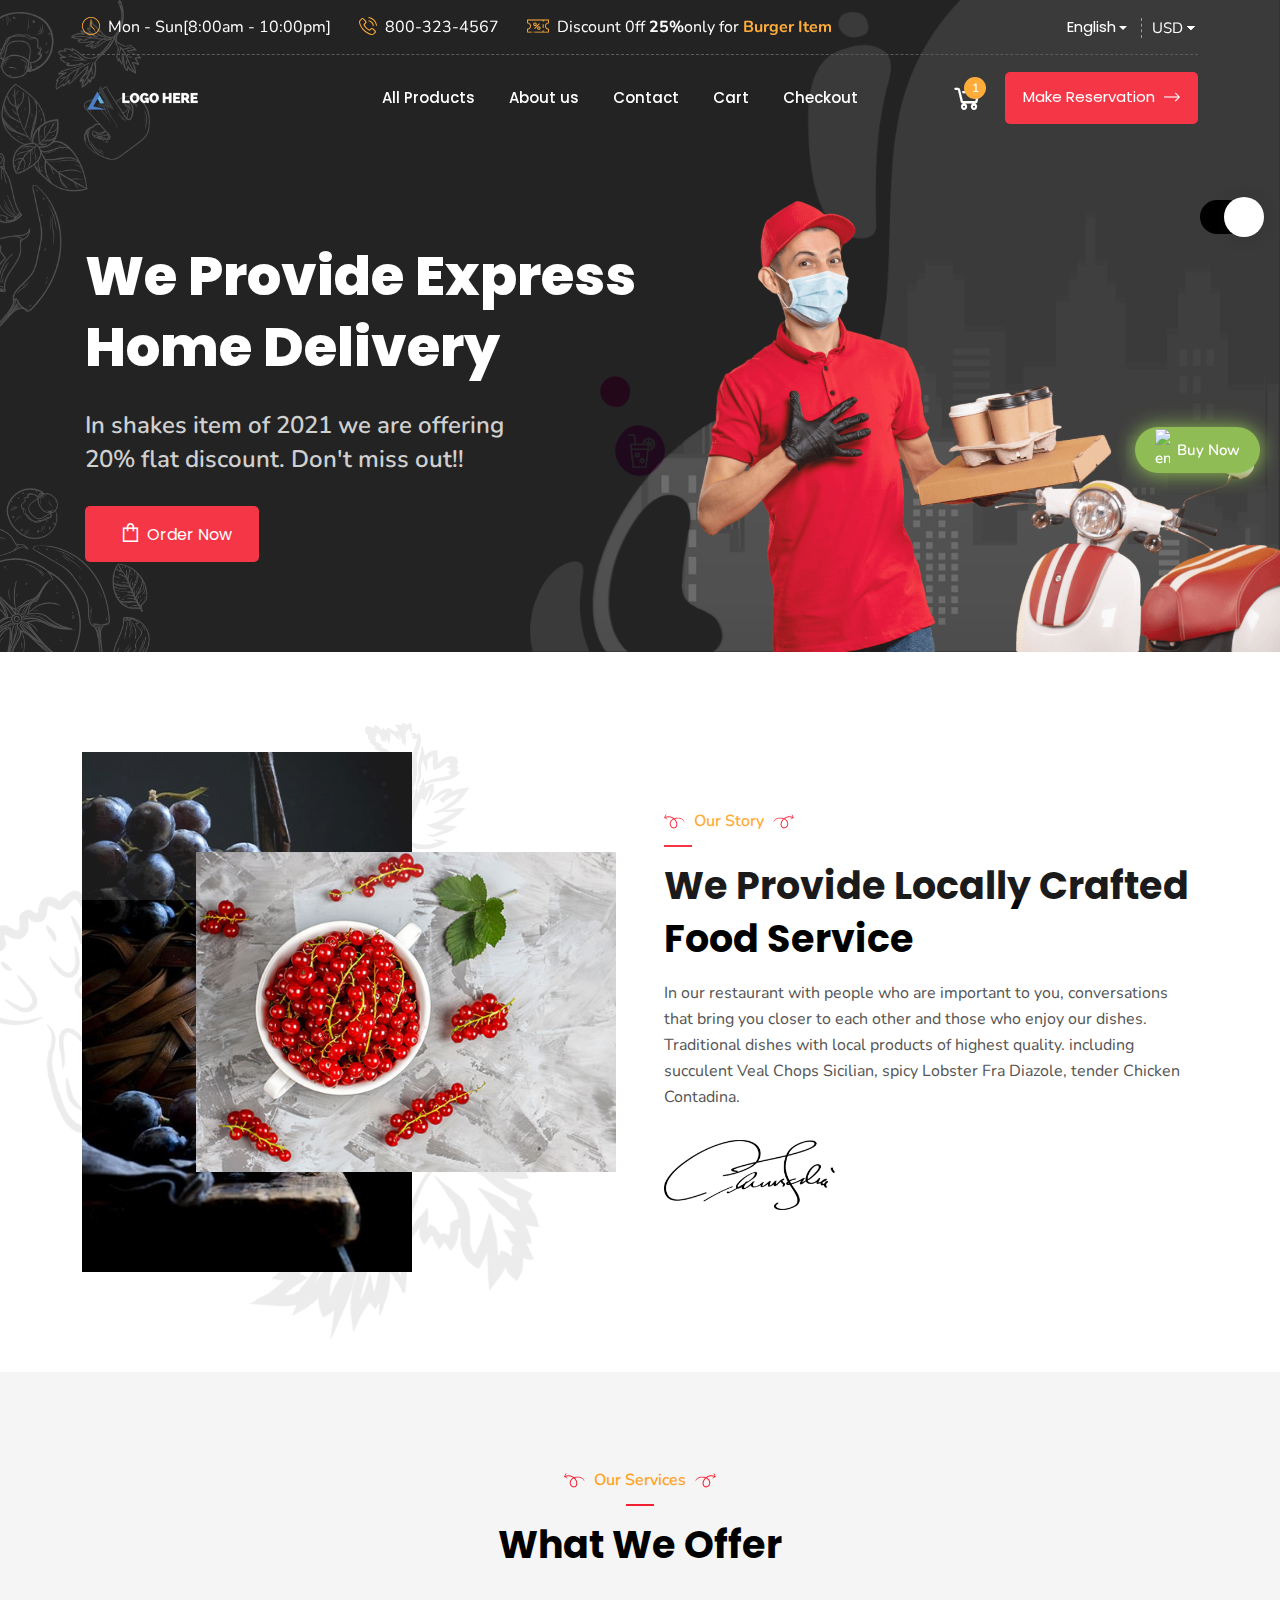
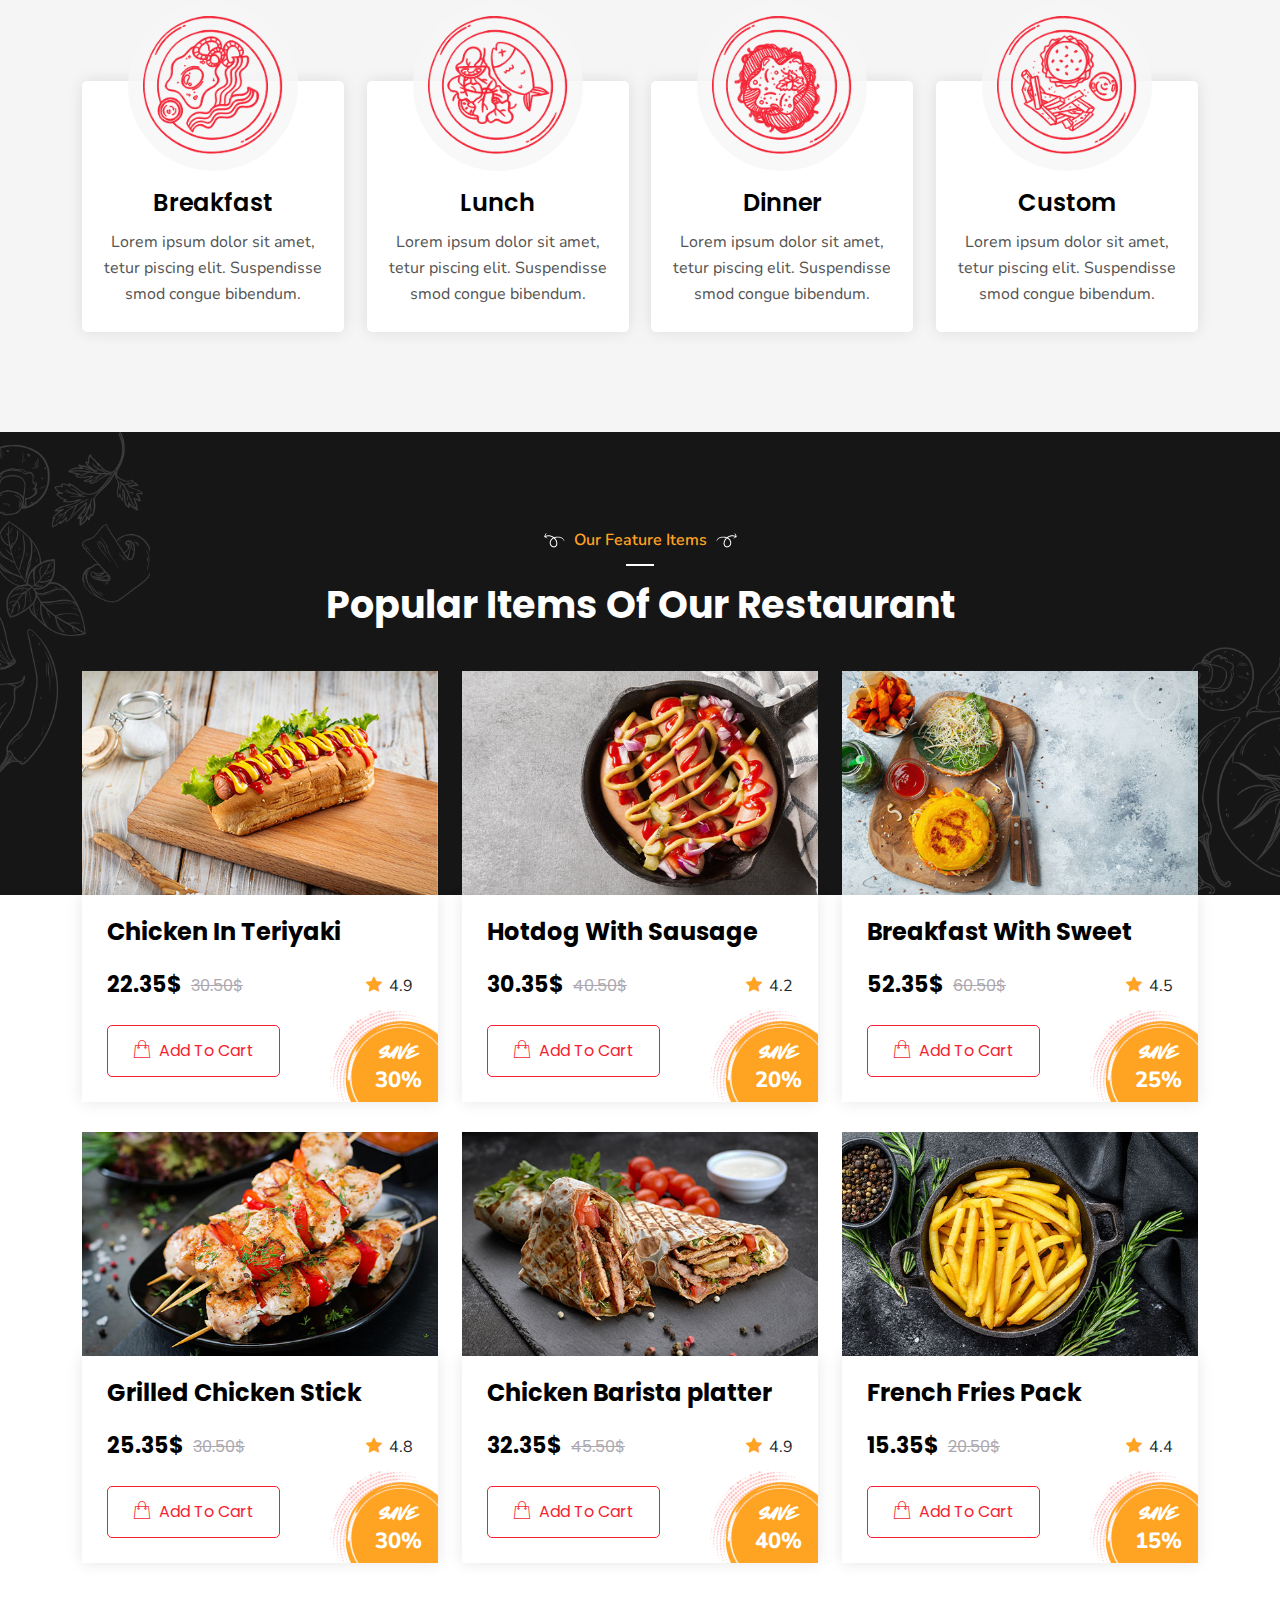
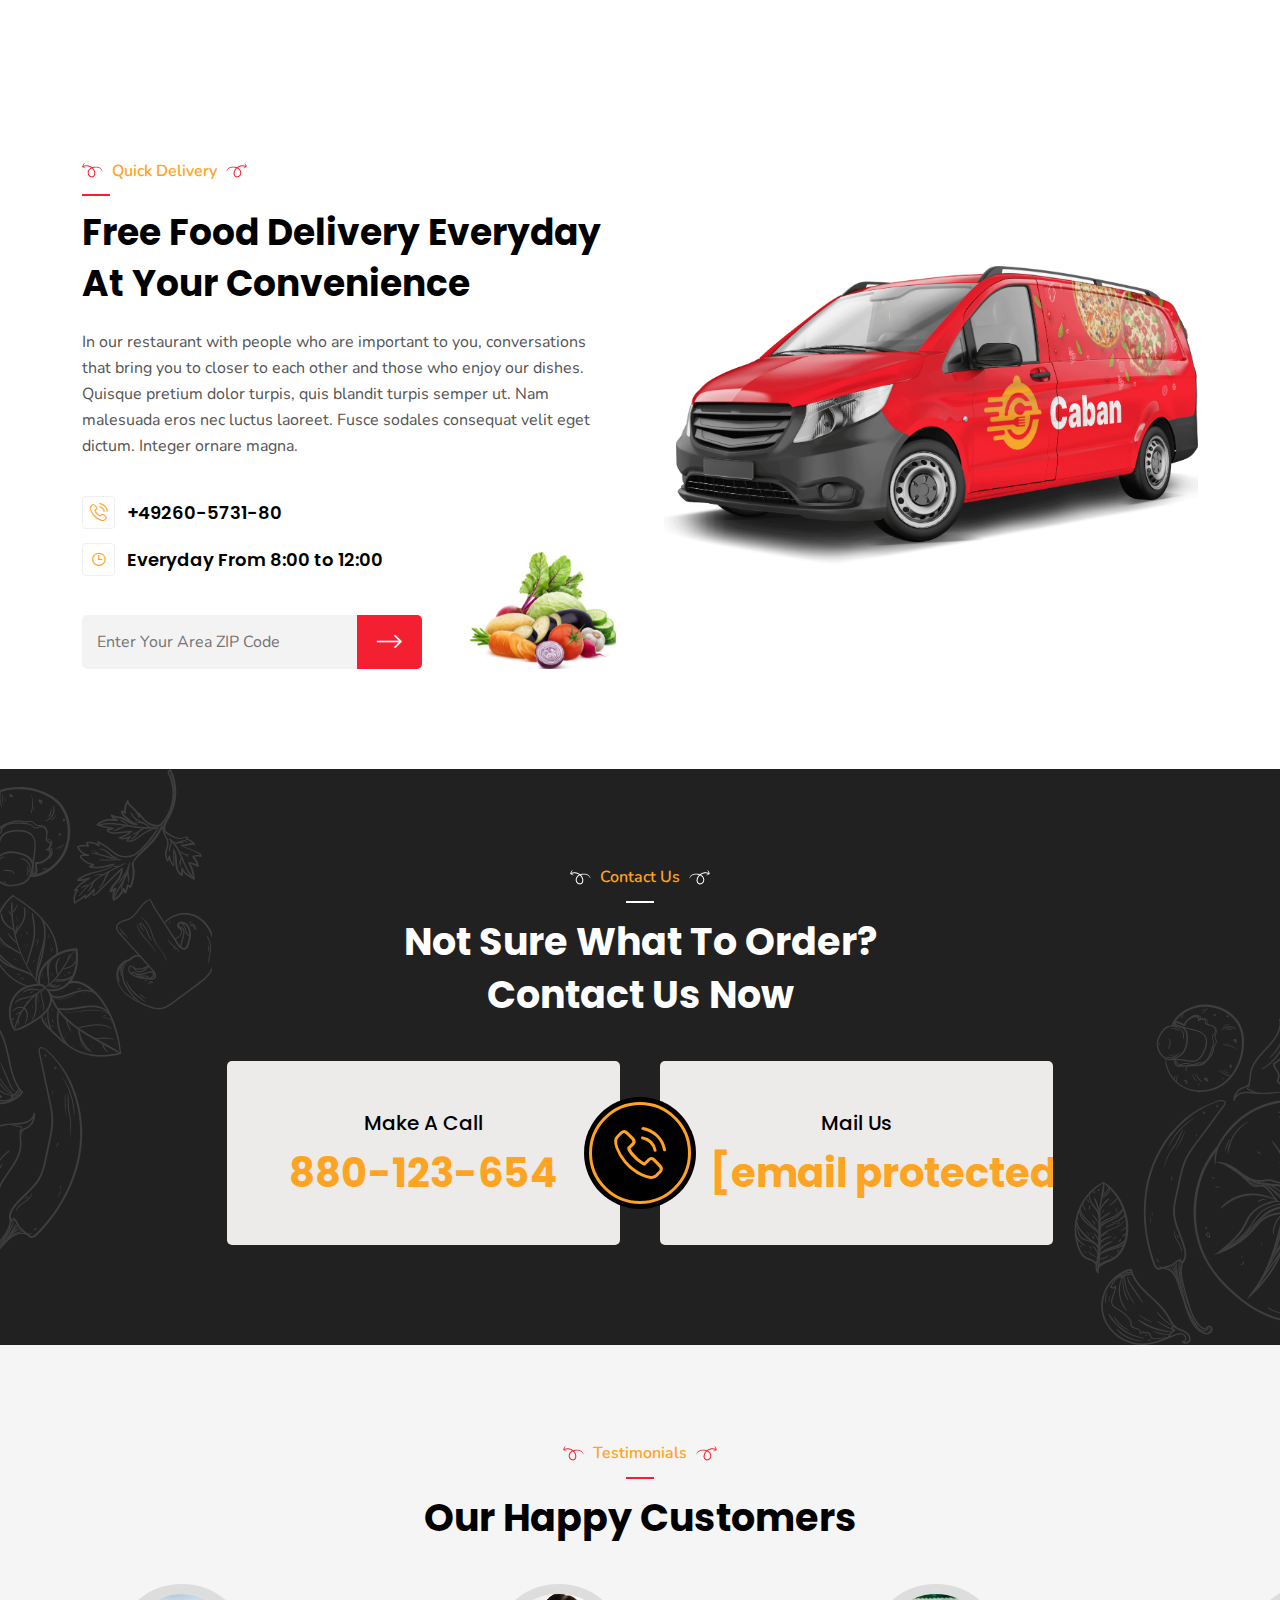
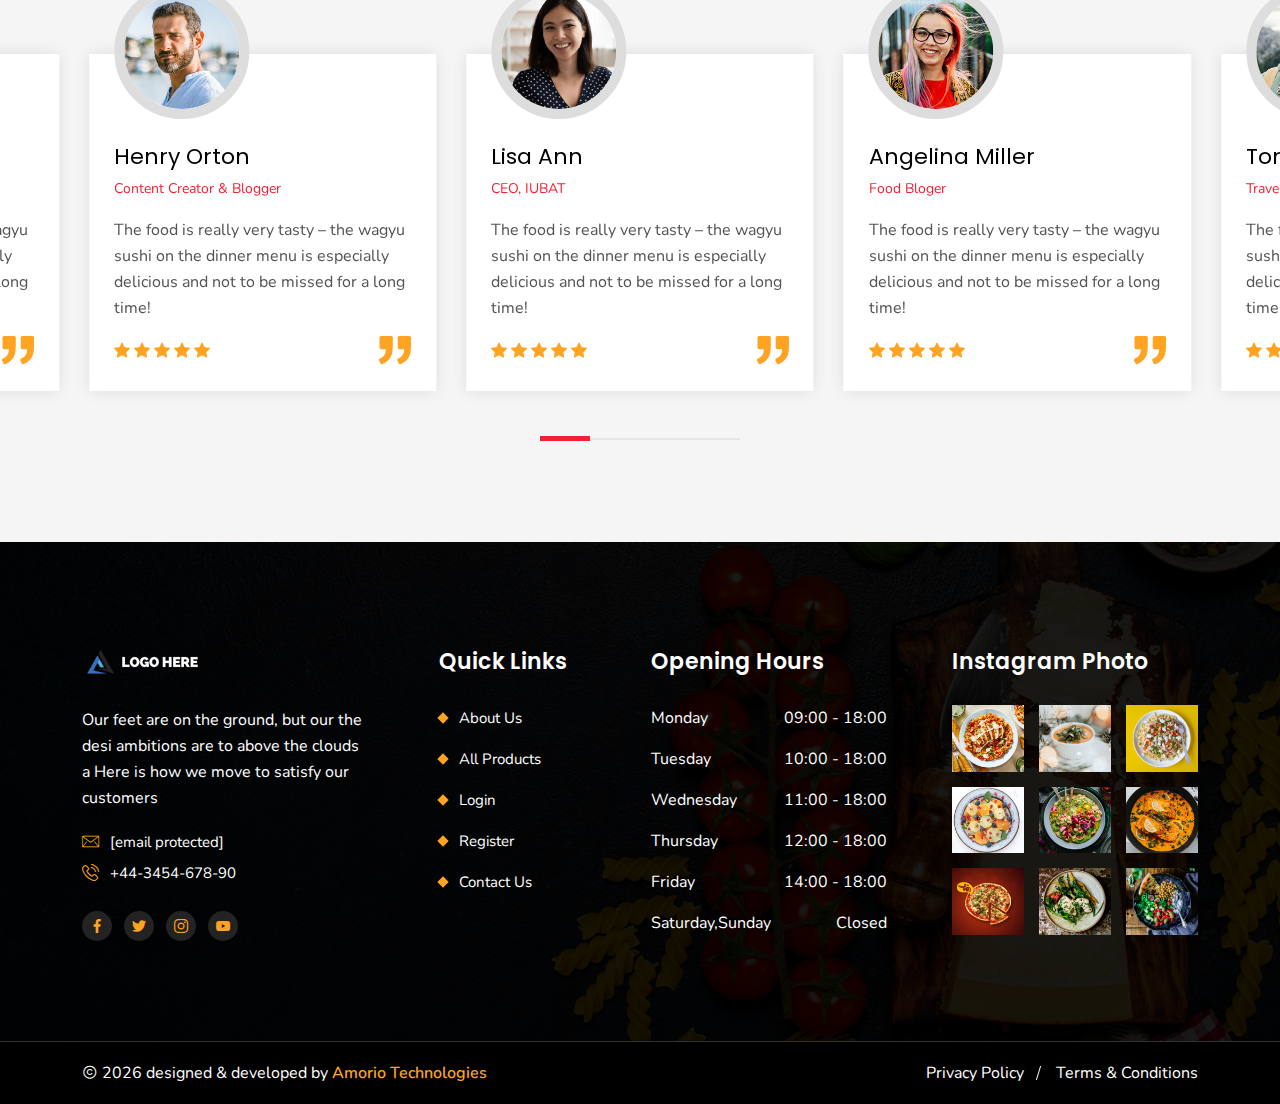
==== index.html @ 42830369 "first commit" ====
<!DOCTYPE html>
<html lang="zxx">
  <head>
    <meta charset="utf-8" />
    <meta name="viewport" content="width=device-width, initial-scale=1" />

    <link rel="stylesheet" href="assets/css/bootstrap.min.css" />
    <link rel="stylesheet" href="assets/css/line-awesome.min.css" />
    <link rel="stylesheet" href="assets/css/flaticon.css" />
    <link rel="stylesheet" href="assets/css/swiper-min.css" />
    <link rel="stylesheet" href="assets/css/magnific-popup.css" />
    <link rel="stylesheet" href="assets/css/fancybox.css" />
    <link rel="stylesheet" href="assets/css/aos.css" />
    <link rel="stylesheet" href="assets/css/odometre.css" />
    <link rel="stylesheet" href="assets/css/style.css" />
    <link rel="stylesheet" href="assets/css/responsive.css" />
    <link rel="stylesheet" href="assets/css/dark-theme.css" />
    <title>Restaurant</title>
    <link rel="icon" type="image/png" href="assets/img/favicon.png" />
  </head>
  <body>
    <div class="preloader js-preloader">
      <img src="assets/img/preloader.gif" alt="Image" />
    </div>

    <div class="switch-theme-mode">
      <label id="switch" class="switch">
        <input type="checkbox" onchange="toggleTheme()" id="slider" />
        <span class="slider round"></span>
      </label>
    </div>

    <div class="page-wrapper">
      <header class="header-wrap style1">
        <div class="header-top">
          <div class="container">
            <div class="close-header-top xl-none">
              <button type="button"><i class="las la-times"></i></button>
            </div>
            <div class="row align-items-center">
              <div class="col-xl-10 col-lg-12">
                <div class="header-top-left">
                  <div class="contact-item">
                    <i class="flaticon-wall-clock"></i>
                    <p>Mon - Sun[8:00am - 10:00pm]</p>
                  </div>
                  <div class="contact-item">
                    <i class="flaticon-phone-call"></i>
                    <a href="tel:13454567877">800-323-4567</a>
                  </div>
                  <div class="contact-item">
                    <i class="flaticon-voucher"></i>
                    <p>
                      Discount 0ff <strong>25%</strong>only for
                      <span>Burger Item</span>
                    </p>
                  </div>
                </div>
              </div>
              <div class="col-xl-2 col-lg-12">
                <div class="header-top-right">
                  <div class="select-lang">
                    <div
                      class="navbar-option-item navbar-language dropdown language-option"
                    >
                      <button
                        class="dropdown-toggle"
                        type="button"
                        data-bs-toggle="dropdown"
                        aria-haspopup="true"
                        aria-expanded="false"
                      >
                        <span class="lang-name"></span>
                      </button>
                      <div class="dropdown-menu language-dropdown-menu">
                        <a class="dropdown-item" href="#">
                          <img src="assets/img/uk.png" alt="flag" />
                          English
                        </a>
                        <a class="dropdown-item" href="#">
                          <img src="assets/img/china.png" alt="flag" />
                          简体中文
                        </a>
                        <a class="dropdown-item" href="#">
                          <img src="assets/img/uae.png" alt="flag" />
                          العربيّة
                        </a>
                      </div>
                    </div>
                  </div>
                  <div class="select-currency">
                    <select>
                      <option value="1">USD</option>
                      <option value="2">GBP</option>
                      <option value="3">YEN</option>
                    </select>
                  </div>
                </div>
                <a href="reservation.html" class="btn style1 xl-none"
                  >Make Reservation <i class="flaticon-right-arrow-2"></i>
                </a>
              </div>
            </div>
          </div>
        </div>
        <div class="container">
          <div class="header-bottom">
            <div class="row align-items-center">
              <div class="col-xl-3 col-lg-6 col-md-6 col-5">
                <a href="index.html" class="logo"
                  ><img src="assets/img/logo.png" alt="Image"
                /></a>
              </div>
              <div class="col-xl-6 col-lg-6 col-md-6 col-7">
                <div class="main-menu-wrap">
                  <div class="menu-close xl-none">
                    <a href="javascript:void(0)"
                      ><i class="las la-times"></i
                    ></a>
                  </div>
                  <div id="menu">
                    <ul class="main-menu list-style">
                        <li>
                            <a href="shop-no-sidebar.html">All Products</a>
                        </li>
                        <li>
                          <a href="about.html">About us</a>
                        </li>
                        <li>
                            <a href="contact.html">Contact</a>
                        </li>
                        <li>
                          <a href="cart.html">Cart</a>
                      </li>
                      <li>
                          <a href="checkout.html">Checkout</a>
                      </li>
                    </ul>
                  </div>
                </div>
                <div class="mobile-bar-wrap">
                  <a href="cart.html" class="shopcart xl-none">
                    <i class="las la-shopping-cart"></i>
                    <span>1</span>
                  </a>
                  <div class="mobile-top-bar xl-none">
                    <span></span>
                    <span></span>
                    <span></span>
                  </div>
                  <div class="mobile-menu xl-none">
                    <a href="javascript:void(0)"><i class="las la-bars"></i></a>
                  </div>
                </div>
              </div>
              <div class="col-xl-3 lg-none">
                <div class="header-bottom-right">
                  <a href="cart.html" class="shopcart">
                    <i class="las la-shopping-cart"></i>
                    <span>1</span>
                  </a>
                  <a href="reservation.html" class="btn style1"
                    >Make Reservation <i class="flaticon-right-arrow-2"></i>
                  </a>
                </div>
              </div>
            </div>
          </div>
        </div>
      </header>

      <section class="hero-wrap style1 bg-cod-grey">
        <img
          src="assets/img/hero/hero-shape-1.png"
          alt="Image"
          class="hero-shape-1"
        />
        <img
          src="assets/img/hero/hero-shape-2.png"
          alt="Image"
          class="hero-shape-2"
        />
        <img
          src="assets/img/hero/hero-shape-31.png"
          alt="Image"
          class="hero-shape-3 md-none"
        />
        <div class="container-fluid">
          <div class="row align-items-center">
            <div class="col-lg-6">
              <div class="hero-content">
                <h1>We Provide Express Home Delivery</h1>
                <p>
                  In shakes item of 2021 we are offering 20% flat discount.
                  Don't miss out!!
                </p>
                <div class="hero-btn">
                  <a href="shop-left-sidebar.html" class="btn style1"
                    ><i class="las la-shopping-bag"></i>Order Now</a
                  >
                </div>
              </div>
            </div>
            <div class="col-lg-6">
              <div class="hero-img-wrap">
                <img src="assets/img/hero/hero-img-1.png" alt="Image" />
              </div>
            </div>
          </div>
        </div>
      </section>

      <section class="about-wrap style1 ptb-100">
        <div class="container">
          <div class="row gx-5 align-items-center">
            <div class="col-lg-6">
              <div class="about-img-wrap">
                <img
                  src="assets/img/about/about-shape-1.png"
                  alt="Image"
                  class="abouut-shape-1 md-none"
                />
                <img
                  src="assets/img/about/about-shape-2.png"
                  alt="Image"
                  class="abouut-shape-2 md-none"
                />
                <img
                  src="assets/img/about/about-shape-3.png"
                  alt="Image"
                  class="abouut-shape-3 md-none"
                />
                <div class="about-bg-1 bg-f"></div>
                <div class="about-bg-2 bg-f"></div>
              </div>
            </div>
            <div class="col-lg-6">
              <div class="about-content">
                <div class="content-title style2 mb-15">
                  <span>
                    <img src="assets/img/secion-shape-1.png" alt="Image" />
                    Our Story
                    <img src="assets/img/secion-shape-2.png" alt="Image" />
                  </span>
                  <h2>We Provide Locally Crafted Food Service</h2>
                </div>
                <p>
                  In our restaurant with people who are important to you,
                  conversations that bring you closer to each other and those
                  who enjoy our dishes. Traditional dishes with local products
                  of highest quality. including succulent Veal Chops Sicilian,
                  spicy Lobster Fra Diazole, tender Chicken Contadina.
                </p>
                <img src="assets/img/about/author-sign.png" alt="Image" />
              </div>
            </div>
          </div>
        </div>
      </section>

      <section class="service-wrap bg-f service-bg-1 pt-100 pb-75">
        <div class="overlay op-7 bg-white"></div>
        <div class="container">
          <div class="section-title style1 text-center mb-110">
            <span>
              <img src="assets/img/secion-shape-1.png" alt="Image" />
              Our Services
              <img src="assets/img/secion-shape-2.png" alt="Image" />
            </span>
            <h2>What We Offer</h2>
          </div>
          <div class="row">
            <div class="col-lg-12">
              <div class="service-card-wrap">
                <div class="service-card style1">
                  <div class="service-img">
                    <img src="assets/img/service/breakfast.png" alt="Image" />
                  </div>
                  <div class="service-info">
                    <h3 class="service-title">
                      <a href="service-details.html">Breakfast</a>
                    </h3>
                    <p>
                      Lorem ipsum dolor sit amet, tetur piscing elit.
                      Suspendisse smod congue bibendum.
                    </p>
                  </div>
                </div>
                <div class="service-card style1">
                  <div class="service-img">
                    <img src="assets/img/service/lunch.png" alt="Image" />
                  </div>
                  <div class="service-info">
                    <h3 class="service-title">
                      <a href="service-details.html">Lunch</a>
                    </h3>
                    <p>
                      Lorem ipsum dolor sit amet, tetur piscing elit.
                      Suspendisse smod congue bibendum.
                    </p>
                  </div>
                </div>
                <div class="service-card style1">
                  <div class="service-img">
                    <img src="assets/img/service/dinner.png" alt="Image" />
                  </div>
                  <div class="service-info">
                    <h3 class="service-title">
                      <a href="service-details.html">Dinner</a>
                    </h3>
                    <p>
                      Lorem ipsum dolor sit amet, tetur piscing elit.
                      Suspendisse smod congue bibendum.
                    </p>
                  </div>
                </div>
                <div class="service-card style1">
                  <div class="service-img">
                    <img src="assets/img/service/custom.png" alt="Image" />
                  </div>
                  <div class="service-info">
                    <h3 class="service-title">
                      <a href="service-details.html">Custom</a>
                    </h3>
                    <p>
                      Lorem ipsum dolor sit amet, tetur piscing elit.
                      Suspendisse smod congue bibendum.
                    </p>
                  </div>
                </div>
              </div>
            </div>
          </div>
        </div>
      </section>

      <section class="feature-wrap style1 pt-100 pb-70 bg-1 pos-rel">
        <div class="feature-top-shape bg-f">
          <img
            src="assets/img/shape-1.png"
            alt="Image"
            class="feature-top-shape-1 md-none"
          />
          <img
            src="assets/img/shape-2.png"
            alt="Image"
            class="feature-top-shape-2 md-none"
          />
          <div class="overlay op-9 bg-black"></div>
        </div>
        <div class="overlay op-7 bg-white"></div>
        <div class="section-title style6 text-center mb-40">
          <span>
            <img src="assets/img/secion-shape-1.png" alt="Image" />
            Our Feature Items
            <img src="assets/img/secion-shape-2.png" alt="Image" />
          </span>
          <h2 class="text-white">Popular Items Of Our Restaurant</h2>
        </div>
        <div class="container pos-rel">
          <div class="row justify-content-center">
            <div class="col-xl-4 col-lg-6 col-md-6">
              <div class="feature-card style1">
                <div class="feature-img">
                  <img
                    src="assets/img/feature/feature-item-1.jpg"
                    alt="Image"
                  />
                </div>
                <div class="feature-info">
                  <h3 class="feature-title">
                    <a href="shop-details.html">Chicken In Teriyaki</a>
                  </h3>
                  <div class="feature-meta">
                    <p class="feature-price">22.35$ <span>30.50$</span></p>
                    <div class="ratings">
                      <i class="flaticon-star-1"></i>
                      <span>4.9</span>
                    </div>
                  </div>
                  <a class="btn style2" href="cart.html"
                    ><i class="flaticon-shopping-bag-1"></i>Add To Cart</a
                  >
                  <div class="discount-tag">
                    <img src="assets/img/feature/circle-1.png" alt="Image" />
                    <p><span>Save</span> 30%</p>
                  </div>
                </div>
              </div>
            </div>
            <div class="col-xl-4 col-lg-6 col-md-6">
              <div class="feature-card style1">
                <div class="feature-img">
                  <img
                    src="assets/img/feature/feature-item-2.jpg"
                    alt="Image"
                  />
                </div>
                <div class="feature-info">
                  <h3 class="feature-title">
                    <a href="shop-details.html">Hotdog With Sausage</a>
                  </h3>
                  <div class="feature-meta">
                    <p class="feature-price">30.35$ <span>40.50$</span></p>
                    <div class="ratings">
                      <i class="flaticon-star-1"></i>
                      <span>4.2</span>
                    </div>
                  </div>
                  <a class="btn style2" href="cart.html"
                    ><i class="flaticon-shopping-bag-1"></i>Add To Cart</a
                  >
                  <div class="discount-tag">
                    <img src="assets/img/feature/circle-1.png" alt="Image" />
                    <p><span>Save</span> 20%</p>
                  </div>
                </div>
              </div>
            </div>
            <div class="col-xl-4 col-lg-6 col-md-6">
              <div class="feature-card style1">
                <div class="feature-img">
                  <img
                    src="assets/img/feature/feature-item-3.jpg"
                    alt="Image"
                  />
                </div>
                <div class="feature-info">
                  <h3 class="feature-title">
                    <a href="shop-details.html">Breakfast With Sweet</a>
                  </h3>
                  <div class="feature-meta">
                    <p class="feature-price">52.35$ <span>60.50$</span></p>
                    <div class="ratings">
                      <i class="flaticon-star-1"></i>
                      <span>4.5</span>
                    </div>
                  </div>
                  <a class="btn style2" href="cart.html"
                    ><i class="flaticon-shopping-bag-1"></i>Add To Cart</a
                  >
                  <div class="discount-tag">
                    <img src="assets/img/feature/circle-1.png" alt="Image" />
                    <p><span>Save</span> 25%</p>
                  </div>
                </div>
              </div>
            </div>
            <div class="col-xl-4 col-lg-6 col-md-6">
              <div class="feature-card style1">
                <div class="feature-img">
                  <img
                    src="assets/img/feature/feature-item-4.jpg"
                    alt="Image"
                  />
                </div>
                <div class="feature-info">
                  <h3 class="feature-title">
                    <a href="shop-details.html">Grilled Chicken Stick</a>
                  </h3>
                  <div class="feature-meta">
                    <p class="feature-price">25.35$ <span>30.50$</span></p>
                    <div class="ratings">
                      <i class="flaticon-star-1"></i>
                      <span>4.8</span>
                    </div>
                  </div>
                  <a class="btn style2" href="cart.html"
                    ><i class="flaticon-shopping-bag-1"></i>Add To Cart</a
                  >
                  <div class="discount-tag">
                    <img src="assets/img/feature/circle-1.png" alt="Image" />
                    <p><span>Save</span> 30%</p>
                  </div>
                </div>
              </div>
            </div>
            <div class="col-xl-4 col-lg-6 col-md-6">
              <div class="feature-card style1">
                <div class="feature-img">
                  <img
                    src="assets/img/feature/feature-item-5.jpg"
                    alt="Image"
                  />
                </div>
                <div class="feature-info">
                  <h3 class="feature-title">
                    <a href="shop-details.html">Chicken Barista platter</a>
                  </h3>
                  <div class="feature-meta">
                    <p class="feature-price">32.35$ <span>45.50$</span></p>
                    <div class="ratings">
                      <i class="flaticon-star-1"></i>
                      <span>4.9</span>
                    </div>
                  </div>
                  <a class="btn style2" href="cart.html"
                    ><i class="flaticon-shopping-bag-1"></i>Add To Cart</a
                  >
                  <div class="discount-tag">
                    <img src="assets/img/feature/circle-1.png" alt="Image" />
                    <p><span>Save</span> 40%</p>
                  </div>
                </div>
              </div>
            </div>
            <div class="col-xl-4 col-lg-6 col-md-6">
              <div class="feature-card style1">
                <div class="feature-img">
                  <img
                    src="assets/img/feature/feature-item-6.jpg"
                    alt="Image"
                  />
                </div>
                <div class="feature-info">
                  <h3 class="feature-title">
                    <a href="shop-details.html">French Fries Pack</a>
                  </h3>
                  <div class="feature-meta">
                    <p class="feature-price">15.35$ <span>20.50$</span></p>
                    <div class="ratings">
                      <i class="flaticon-star-1"></i>
                      <span>4.4</span>
                    </div>
                  </div>
                  <a class="btn style2" href="cart.html"
                    ><i class="flaticon-shopping-bag-1"></i>Add To Cart</a
                  >
                  <div class="discount-tag">
                    <img src="assets/img/feature/circle-1.png" alt="Image" />
                    <p><span>Save</span> 15%</p>
                  </div>
                </div>
              </div>
            </div>
          </div>
        </div>
      </section>

      <section class="delivery-wrap ptb-100">
        <div class="container">
          <div class="row gx-5 align-items-center">
            <div class="col-lg-6">
              <div class="delivery-content">
                <div class="content-title style2 text-left mb-20">
                  <span class="">
                    <img src="assets/img/secion-shape-1.png" alt="Image" />
                    Quick Delivery
                    <img src="assets/img/secion-shape-2.png" alt="Image" />
                  </span>
                  <h2>Free Food Delivery Everyday At Your Convenience</h2>
                </div>
                <p>
                  In our restaurant with people who are important to you,
                  conversations that bring you to closer to each other and those
                  who enjoy our dishes. Quisque pretium dolor turpis, quis
                  blandit turpis semper ut. Nam malesuada eros nec luctus
                  laoreet. Fusce sodales consequat velit eget dictum. Integer
                  ornare magna.
                </p>
                <div class="row align-items-end gx-5">
                  <div class="col-md-8">
                    <div class="contact-item-wrap">
                      <div class="contact-item">
                        <span><i class="flaticon-phone-call"></i></span>
                        <a href="tel:49260573180">+49260-5731-80</a>
                      </div>
                      <div class="contact-item">
                        <div class="contact-item">
                          <span> <i class="lar la-clock"></i></span>
                          <p>Everyday From 8:00 to 12:00</p>
                        </div>
                      </div>
                    </div>
                    <form class="deilvery-address" action="#">
                      <input
                        type="text"
                        placeholder="Enter Your Area ZIP Code"
                      />
                      <button type="submit">
                        <i class="flaticon-right-arrow-2"></i>
                      </button>
                    </form>
                  </div>
                  <div class="col-md-4 sm-none">
                    <div class="del-img">
                      <img src="assets/img/fruit-1.png" alt="Image" />
                    </div>
                  </div>
                </div>
              </div>
            </div>
            <div class="col-lg-6">
              <div class="delivery-van-img">
                <img src="assets/img/delivery/car.png" alt="Image" />
              </div>
            </div>
          </div>
        </div>
      </section>

      <section
        class="contact-wrap style1 bg-f contact-bg-1 pt-100 pb-70 pos-rel"
      >
        <div class="overlay bg-black op-85"></div>
        <img
          src="assets/img/shape-1.png"
          alt="Iamge"
          class="contact-shape-1 lg-none"
        />
        <img
          src="assets/img/shape-2.png"
          alt="Iamge"
          class="contact-shape-2 lg-none"
        />
        <div class="section-title style6 text-center mb-40">
          <span class="text-sunshade">
            <img src="assets/img/secion-shape-1.png" alt="Image" />
            Contact Us
            <img src="assets/img/secion-shape-2.png" alt="Image" />
          </span>
          <h2 class="text-white">
            Not Sure What To Order? <br />
            Contact Us Now
          </h2>
        </div>
        <div class="container pos-rel">
          <div class="row">
            <div class="col-xl-10 offset-xl-1">
              <div class="contact-box-wrap">
                <div class="contact-box-icon">
                  <i class="flaticon-phone-call"></i>
                </div>
                <div class="contact-box">
                  <h5>Make A Call</h5>
                  <a href="tel:880123654223">880-123-654</a>
                </div>
                <div class="contact-box">
                  <h5>Mail Us</h5>
                  <a href="mainto:hello@caban.com"
                    ><span
                      class="__cf_email__"
                      data-cfemail="345c5158585b74575556555a1a575b59"
                      >[email&#160;protected]</span
                    ></a
                  >
                  <img src="assets/img/contact/contact-img-1.png" alt="Image" />
                </div>
              </div>
            </div>
          </div>
        </div>
      </section>

      <section
        class="testimonial-wrap bg-f testimonial-bg-1 pt-100 pb-100 pos-rel"
      >
        <div class="overlay bg-white op-7"></div>
        <div class="section-title style1 text-center mb-40">
          <span>
            <img src="assets/img/secion-shape-1.png" alt="Image" />
            Testimonials
            <img src="assets/img/secion-shape-2.png" alt="Image" />
          </span>
          <h2>Our Happy Customers</h2>
        </div>
        <div class="container">
          <div class="row">
            <div class="col-md-12">
              <div class="testimonial-slider-one swiper-container">
                <div class="swiper-wrapper">
                  <div class="swiper-slide">
                    <div class="testimonial-item style1">
                      <div class="client-img">
                        <img
                          src="assets/img/testimonial/client-1.jpg"
                          alt="Image"
                        />
                      </div>
                      <div class="client-info">
                        <h4>Lisa Ann</h4>
                        <span>CEO, IUBAT</span>
                      </div>
                      <div class="client-quote">
                        <p>
                          The food is really very tasty – the wagyu sushi on the
                          dinner menu is especially delicious and not to be
                          missed for a long time!
                        </p>
                      </div>
                      <div class="client-rating-wrap">
                        <ul class="ratings list-style">
                          <li><i class="flaticon-star-1"></i></li>
                          <li><i class="flaticon-star-1"></i></li>
                          <li><i class="flaticon-star-1"></i></li>
                          <li><i class="flaticon-star-1"></i></li>
                          <li><i class="flaticon-star-1"></i></li>
                        </ul>
                        <div class="quote-icon">
                          <i class="flaticon-right-quote-sign"></i>
                        </div>
                      </div>
                    </div>
                  </div>
                  <div class="swiper-slide">
                    <div class="testimonial-item style1">
                      <div class="client-img">
                        <img
                          src="assets/img/testimonial/client-2.jpg"
                          alt="Image"
                        />
                      </div>
                      <div class="client-info">
                        <h4>Angelina Miller</h4>
                        <span>Food Bloger</span>
                      </div>
                      <div class="client-quote">
                        <p>
                          The food is really very tasty – the wagyu sushi on the
                          dinner menu is especially delicious and not to be
                          missed for a long time!
                        </p>
                      </div>
                      <div class="client-rating-wrap">
                        <ul class="ratings list-style">
                          <li><i class="flaticon-star-1"></i></li>
                          <li><i class="flaticon-star-1"></i></li>
                          <li><i class="flaticon-star-1"></i></li>
                          <li><i class="flaticon-star-1"></i></li>
                          <li><i class="flaticon-star-1"></i></li>
                        </ul>
                        <div class="quote-icon">
                          <i class="flaticon-right-quote-sign"></i>
                        </div>
                      </div>
                    </div>
                  </div>
                  <div class="swiper-slide">
                    <div class="testimonial-item style1">
                      <div class="client-img">
                        <img
                          src="assets/img/testimonial/client-3.jpg"
                          alt="Image"
                        />
                      </div>
                      <div class="client-info">
                        <h4>Tony Stark</h4>
                        <span>Traveler</span>
                      </div>
                      <div class="client-quote">
                        <p>
                          The food is really very tasty – the wagyu sushi on the
                          dinner menu is especially delicious and not to be
                          missed for a long time!
                        </p>
                      </div>
                      <div class="client-rating-wrap">
                        <ul class="ratings list-style">
                          <li><i class="flaticon-star-1"></i></li>
                          <li><i class="flaticon-star-1"></i></li>
                          <li><i class="flaticon-star-1"></i></li>
                          <li><i class="flaticon-star-1"></i></li>
                          <li><i class="flaticon-star-1"></i></li>
                        </ul>
                        <div class="quote-icon">
                          <i class="flaticon-right-quote-sign"></i>
                        </div>
                      </div>
                    </div>
                  </div>
                  <div class="swiper-slide">
                    <div class="testimonial-item style1">
                      <div class="client-img">
                        <img
                          src="assets/img/testimonial/client-4.jpg"
                          alt="Image"
                        />
                      </div>
                      <div class="client-info">
                        <h4>Henry Orton</h4>
                        <span>Content Creator & Blogger</span>
                      </div>
                      <div class="client-quote">
                        <p>
                          The food is really very tasty – the wagyu sushi on the
                          dinner menu is especially delicious and not to be
                          missed for a long time!
                        </p>
                      </div>
                      <div class="client-rating-wrap">
                        <ul class="ratings list-style">
                          <li><i class="flaticon-star-1"></i></li>
                          <li><i class="flaticon-star-1"></i></li>
                          <li><i class="flaticon-star-1"></i></li>
                          <li><i class="flaticon-star-1"></i></li>
                          <li><i class="flaticon-star-1"></i></li>
                        </ul>
                        <div class="quote-icon">
                          <i class="flaticon-right-quote-sign"></i>
                        </div>
                      </div>
                    </div>
                  </div>
                </div>
                <div class="testimonial-one-pagination"></div>
              </div>
            </div>
          </div>
        </div>
      </section>
      <footer class="footer-wrap">
        <div class="footer-top bg-f footer-bg-1 pt-100 pb-70">
          <div class="overlay op-9 bg-black"></div>
          <div class="container">
            <div class="row">
              <div class="col-md-12">
                <div class="footer-widget-wrap">
                  <div class="footer-widget">
                    <a href="index.html" class="footer-logo">
                      <img src="assets/img/logo.png" alt="Image" />
                    </a>
                    <p class="comp-desc">
                      Our feet are on the ground, but our the desi ambitions are
                      to above the clouds a Here is how we move to satisfy our
                      customers
                    </p>
                    <div class="contact-item-wrap">
                      <div class="contact-item">
                        <i class="flaticon-mail-1"></i>
                        <a href="mailto:"
                          ><span
                            class="__cf_email__"
                            data-cfemail="ed8588818182ad8e8c8f8c83c38e8280"
                            >[email&#160;protected]</span
                          ></a
                        >
                      </div>
                      <div class="contact-item">
                        <i class="flaticon-phone-call"></i>
                        <a href="tel:44345467890">+44-3454-678-90</a>
                      </div>
                    </div>
                    <ul class="social-profile style1 list-style">
                      <li>
                        <a target="_blank" href="https://facebook.com"
                          ><i class="flaticon-facebook"></i>
                        </a>
                      </li>
                      <li>
                        <a target="_blank" href="https://twitter.com">
                          <i class="flaticon-twitter-1"></i>
                        </a>
                      </li>
                      <li>
                        <a target="_blank" href="https://instagram.com">
                          <i class="flaticon-instagram"></i>
                        </a>
                      </li>
                      <li>
                        <a target="_blank" href="https://youtube.com">
                          <i class="flaticon-youtube"></i>
                        </a>
                      </li>
                    </ul>
                  </div>
                  <div class="footer-widget">
                    <h4 class="footer-widget-title">Quick Links</h4>
                    <ul class="footer-menu list-style">
                      <li><a href="about.html">About Us</a></li>
                      <li><a href="shop-no-sidebar.html">All Products</a></li>
                      <li><a href="login.html">Login</a></li>
                      <li><a href="register.html">Register</a></li>
                      <li><a href="contact.html">Contact Us</a></li>
                    </ul>
                  </div>
                  <div class="footer-widget">
                    <h4 class="footer-widget-title">Opening Hours</h4>
                    <ul class="office-schedule list-style">
                      <li>
                        <p>Monday</p>
                        <p>09:00 - 18:00</p>
                      </li>
                      <li>
                        <p>Tuesday</p>
                        <p>10:00 - 18:00</p>
                      </li>
                      <li>
                        <p>Wednesday</p>
                        <p>11:00 - 18:00</p>
                      </li>
                      <li>
                        <p>Thursday</p>
                        <p>12:00 - 18:00</p>
                      </li>
                      <li>
                        <p>Friday</p>
                        <p>14:00 - 18:00</p>
                      </li>
                      <li>
                        <p>Saturday,Sunday</p>
                        <p>Closed</p>
                      </li>
                    </ul>
                  </div>
                  <div class="footer-widget">
                    <h4 class="footer-widget-title">Instagram Photo</h4>
                    <div class="instagram-img-wrap">
                      <a
                        href="https://instagram.com"
                        target="_blank"
                        class="insta-box"
                      >
                        <img
                          src="assets/img/instagram/instagram-1.jpg"
                          alt="Image"
                        />
                      </a>
                      <a
                        href="https://instagram.com"
                        target="_blank"
                        class="insta-box"
                      >
                        <img
                          src="assets/img/instagram/instagram-2.jpg"
                          alt="Image"
                        />
                      </a>
                      <a
                        href="https://instagram.com"
                        target="_blank"
                        class="insta-box"
                      >
                        <img
                          src="assets/img/instagram/instagram-3.jpg"
                          alt="Image"
                        />
                      </a>
                      <a
                        href="https://instagram.com"
                        target="_blank"
                        class="insta-box"
                      >
                        <img
                          src="assets/img/instagram/instagram-4.jpg"
                          alt="Image"
                        />
                      </a>
                      <a
                        href="https://instagram.com"
                        target="_blank"
                        class="insta-box"
                      >
                        <img
                          src="assets/img/instagram/instagram-5.jpg"
                          alt="Image"
                        />
                      </a>
                      <a
                        href="https://instagram.com"
                        target="_blank"
                        class="insta-box"
                      >
                        <img
                          src="assets/img/instagram/instagram-6.jpg"
                          alt="Image"
                        />
                      </a>
                      <a
                        href="https://instagram.com"
                        target="_blank"
                        class="insta-box"
                      >
                        <img
                          src="assets/img/instagram/instagram-7.jpg"
                          alt="Image"
                        />
                      </a>
                      <a
                        href="https://instagram.com"
                        target="_blank"
                        class="insta-box"
                      >
                        <img
                          src="assets/img/instagram/instagram-8.jpg"
                          alt="Image"
                        />
                      </a>
                      <a
                        href="https://instagram.com"
                        target="_blank"
                        class="insta-box"
                      >
                        <img
                          src="assets/img/instagram/instagram-9.jpg"
                          alt="Image"
                        />
                      </a>
                    </div>
                  </div>
                </div>
              </div>
            </div>
          </div>
        </div>
        <div class="footer-bottom bg-black">
          <div class="container">
            <div class="row align-items-center">
              <div
                class="col-lg-6 col-md-12 col-12 order-lg-1 order-md-2 order-2"
              >
                <p class="copyright">
                  <span class="las la-copyright"></span>
                  <script
                    data-cfasync="false"
                    src="/cdn-cgi/scripts/5c5dd728/cloudflare-static/email-decode.min.js"
                  ></script>
                  <script>
                    document.write(new Date().getFullYear());
                  </script>
                  designed & developed by
                  <a href="http://amoriotech.com/">Amorio Technologies</a>
                </p>
              </div>
              <div
                class="col-lg-6 col-md-12 col-12 order-lg-2 order-md-1 order-1"
              >
                <ul class="footer-bottom-menu list-style">
                  <li><a href="privacy-policy.html">Privacy Policy</a></li>
                  <li>
                    <a href="terms-conditions.html">Terms &amp; Conditions</a>
                  </li>
                </ul>
              </div>
            </div>
          </div>
        </div>
      </footer>
    </div>

    <a href="javascript:void(0)" class="back-to-top"
      ><i class="las la-arrow-up"></i
    ></a>

    <script src="assets/js/jquery.min.js"></script>
    <script src="assets/js/bootstrap.min.js"></script>
    <script src="assets/js/form-validator.min.js"></script>
    <script src="assets/js/contact-form-script.js"></script>
    <script src="assets/js/aos.js"></script>
    <script src="assets/js/swiper-min.js"></script>
    <script src="assets/js/jquery-magnific-popup.js"></script>
    <script src="assets/js/fancybox.js"></script>
    <script src="assets/js/jquery.appear.js"></script>
    <script src="assets/js/odometre.min.js"></script>
    <script src="assets/js/main.js"></script>
  </body>
</html>
---- assets/css/line-awesome.min.css ----
.la,.lab,.lad,.lal,.lar,.las{-moz-osx-font-smoothing:grayscale;-webkit-font-smoothing:antialiased;display:inline-block;font-style:normal;font-variant:normal;text-rendering:auto;line-height:1}.la-lg{font-size:1.33333em;line-height:.75em;vertical-align:-.0667em}.la-xs{font-size:.75em}.la-sm{font-size:.875em}.la-1x{font-size:1em}.la-2x{font-size:2em}.la-3x{font-size:3em}.la-4x{font-size:4em}.la-5x{font-size:5em}.la-6x{font-size:6em}.la-7x{font-size:7em}.la-8x{font-size:8em}.la-9x{font-size:9em}.la-10x{font-size:10em}.la-fw{text-align:center;width:1.25em}.la-ul{list-style-type:none;margin-left:2.5em;padding-left:0}.la-ul>li{position:relative}.la-li{left:-2em;position:absolute;text-align:center;width:2em;line-height:inherit}.la-border{border:solid .08em #eee;border-radius:.1em;padding:.2em .25em .15em}.la-pull-left{float:left}.la-pull-right{float:right}.la.la-pull-left,.lab.la-pull-left,.lal.la-pull-left,.lar.la-pull-left,.las.la-pull-left{margin-right:.3em}.la.la-pull-right,.lab.la-pull-right,.lal.la-pull-right,.lar.la-pull-right,.las.la-pull-right{margin-left:.3em}.la-spin{-webkit-animation:la-spin 2s infinite linear;animation:la-spin 2s infinite linear}.la-pulse{-webkit-animation:la-spin 1s infinite steps(8);animation:la-spin 1s infinite steps(8)}@-webkit-keyframes la-spin{0%{-webkit-transform:rotate(0);transform:rotate(0)}100%{-webkit-transform:rotate(360deg);transform:rotate(360deg)}}@keyframes la-spin{0%{-webkit-transform:rotate(0);transform:rotate(0)}100%{-webkit-transform:rotate(360deg);transform:rotate(360deg)}}.la-rotate-90{-webkit-transform:rotate(90deg);transform:rotate(90deg)}.la-rotate-180{-webkit-transform:rotate(180deg);transform:rotate(180deg)}.la-rotate-270{-webkit-transform:rotate(270deg);transform:rotate(270deg)}.la-flip-horizontal{-webkit-transform:scale(-1,1);transform:scale(-1,1)}.la-flip-vertical{-webkit-transform:scale(1,-1);transform:scale(1,-1)}.la-flip-both,.la-flip-horizontal.la-flip-vertical{-webkit-transform:scale(-1,-1);transform:scale(-1,-1)}:root .la-flip-both,:root .la-flip-horizontal,:root .la-flip-vertical,:root .la-rotate-180,:root .la-rotate-270,:root .la-rotate-90{-webkit-filter:none;filter:none}.la-stack{display:inline-block;height:2em;line-height:2em;position:relative;vertical-align:middle;width:2.5em}.la-stack-1x,.la-stack-2x{left:0;position:absolute;text-align:center;width:100%}.la-stack-1x{line-height:inherit}.la-stack-2x{font-size:2em}.la-inverse{color:#fff}.la-500px:before{content:"\f26e"}.la-accessible-icon:before{content:"\f368"}.la-accusoft:before{content:"\f369"}.la-acquisitions-incorporated:before{content:"\f6af"}.la-ad:before{content:"\f641"}.la-address-book:before{content:"\f2b9"}.la-address-card:before{content:"\f2bb"}.la-adjust:before{content:"\f042"}.la-adn:before{content:"\f170"}.la-adobe:before{content:"\f778"}.la-adversal:before{content:"\f36a"}.la-affiliatetheme:before{content:"\f36b"}.la-air-freshener:before{content:"\f5d0"}.la-airbnb:before{content:"\f834"}.la-algolia:before{content:"\f36c"}.la-align-center:before{content:"\f037"}.la-align-justify:before{content:"\f039"}.la-align-left:before{content:"\f036"}.la-align-right:before{content:"\f038"}.la-alipay:before{content:"\f642"}.la-allergies:before{content:"\f461"}.la-amazon:before{content:"\f270"}.la-amazon-pay:before{content:"\f42c"}.la-ambulance:before{content:"\f0f9"}.la-american-sign-language-interpreting:before{content:"\f2a3"}.la-amilia:before{content:"\f36d"}.la-anchor:before{content:"\f13d"}.la-android:before{content:"\f17b"}.la-angellist:before{content:"\f209"}.la-angle-double-down:before{content:"\f103"}.la-angle-double-left:before{content:"\f100"}.la-angle-double-right:before{content:"\f101"}.la-angle-double-up:before{content:"\f102"}.la-angle-down:before{content:"\f107"}.la-angle-left:before{content:"\f104"}.la-angle-right:before{content:"\f105"}.la-angle-up:before{content:"\f106"}.la-angry:before{content:"\f556"}.la-angrycreative:before{content:"\f36e"}.la-angular:before{content:"\f420"}.la-ankh:before{content:"\f644"}.la-app-store:before{content:"\f36f"}.la-app-store-ios:before{content:"\f370"}.la-apper:before{content:"\f371"}.la-apple:before{content:"\f179"}.la-apple-alt:before{content:"\f5d1"}.la-apple-pay:before{content:"\f415"}.la-archive:before{content:"\f187"}.la-archway:before{content:"\f557"}.la-arrow-alt-circle-down:before{content:"\f358"}.la-arrow-alt-circle-left:before{content:"\f359"}.la-arrow-alt-circle-right:before{content:"\f35a"}.la-arrow-alt-circle-up:before{content:"\f35b"}.la-arrow-circle-down:before{content:"\f0ab"}.la-arrow-circle-left:before{content:"\f0a8"}.la-arrow-circle-right:before{content:"\f0a9"}.la-arrow-circle-up:before{content:"\f0aa"}.la-arrow-down:before{content:"\f063"}.la-arrow-left:before{content:"\f060"}.la-arrow-right:before{content:"\f061"}.la-arrow-up:before{content:"\f062"}.la-arrows-alt:before{content:"\f0b2"}.la-arrows-alt-h:before{content:"\f337"}.la-arrows-alt-v:before{content:"\f338"}.la-artstation:before{content:"\f77a"}.la-assistive-listening-systems:before{content:"\f2a2"}.la-asterisk:before{content:"\f069"}.la-asymmetrik:before{content:"\f372"}.la-at:before{content:"\f1fa"}.la-atlas:before{content:"\f558"}.la-atlassian:before{content:"\f77b"}.la-atom:before{content:"\f5d2"}.la-audible:before{content:"\f373"}.la-audio-description:before{content:"\f29e"}.la-autoprefixer:before{content:"\f41c"}.la-avianex:before{content:"\f374"}.la-aviato:before{content:"\f421"}.la-award:before{content:"\f559"}.la-aws:before{content:"\f375"}.la-baby:before{content:"\f77c"}.la-baby-carriage:before{content:"\f77d"}.la-backspace:before{content:"\f55a"}.la-backward:before{content:"\f04a"}.la-bacon:before{content:"\f7e5"}.la-balance-scale:before{content:"\f24e"}.la-balance-scale-left:before{content:"\f515"}.la-balance-scale-right:before{content:"\f516"}.la-ban:before{content:"\f05e"}.la-band-aid:before{content:"\f462"}.la-bandcamp:before{content:"\f2d5"}.la-barcode:before{content:"\f02a"}.la-bars:before{content:"\f0c9"}.la-baseball-ball:before{content:"\f433"}.la-basketball-ball:before{content:"\f434"}.la-bath:before{content:"\f2cd"}.la-battery-empty:before{content:"\f244"}.la-battery-full:before{content:"\f240"}.la-battery-half:before{content:"\f242"}.la-battery-quarter:before{content:"\f243"}.la-battery-three-quarters:before{content:"\f241"}.la-battle-net:before{content:"\f835"}.la-bed:before{content:"\f236"}.la-beer:before{content:"\f0fc"}.la-behance:before{content:"\f1b4"}.la-behance-square:before{content:"\f1b5"}.la-bell:before{content:"\f0f3"}.la-bell-slash:before{content:"\f1f6"}.la-bezier-curve:before{content:"\f55b"}.la-bible:before{content:"\f647"}.la-bicycle:before{content:"\f206"}.la-biking:before{content:"\f84a"}.la-bimobject:before{content:"\f378"}.la-binoculars:before{content:"\f1e5"}.la-biohazard:before{content:"\f780"}.la-birthday-cake:before{content:"\f1fd"}.la-bitbucket:before{content:"\f171"}.la-bitcoin:before{content:"\f379"}.la-bity:before{content:"\f37a"}.la-black-tie:before{content:"\f27e"}.la-blackberry:before{content:"\f37b"}.la-blender:before{content:"\f517"}.la-blender-phone:before{content:"\f6b6"}.la-blind:before{content:"\f29d"}.la-blog:before{content:"\f781"}.la-blogger:before{content:"\f37c"}.la-blogger-b:before{content:"\f37d"}.la-bluetooth:before{content:"\f293"}.la-bluetooth-b:before{content:"\f294"}.la-bold:before{content:"\f032"}.la-bolt:before{content:"\f0e7"}.la-bomb:before{content:"\f1e2"}.la-bone:before{content:"\f5d7"}.la-bong:before{content:"\f55c"}.la-book:before{content:"\f02d"}.la-book-dead:before{content:"\f6b7"}.la-book-medical:before{content:"\f7e6"}.la-book-open:before{content:"\f518"}.la-book-reader:before{content:"\f5da"}.la-bookmark:before{content:"\f02e"}.la-bootstrap:before{content:"\f836"}.la-border-all:before{content:"\f84c"}.la-border-none:before{content:"\f850"}.la-border-style:before{content:"\f853"}.la-bowling-ball:before{content:"\f436"}.la-box:before{content:"\f466"}.la-box-open:before{content:"\f49e"}.la-boxes:before{content:"\f468"}.la-braille:before{content:"\f2a1"}.la-brain:before{content:"\f5dc"}.la-bread-slice:before{content:"\f7ec"}.la-briefcase:before{content:"\f0b1"}.la-briefcase-medical:before{content:"\f469"}.la-broadcast-tower:before{content:"\f519"}.la-broom:before{content:"\f51a"}.la-brush:before{content:"\f55d"}.la-btc:before{content:"\f15a"}.la-buffer:before{content:"\f837"}.la-bug:before{content:"\f188"}.la-building:before{content:"\f1ad"}.la-bullhorn:before{content:"\f0a1"}.la-bullseye:before{content:"\f140"}.la-burn:before{content:"\f46a"}.la-buromobelexperte:before{content:"\f37f"}.la-bus:before{content:"\f207"}.la-bus-alt:before{content:"\f55e"}.la-business-time:before{content:"\f64a"}.la-buy-n-large:before{content:"\f8a6"}.la-buysellads:before{content:"\f20d"}.la-calculator:before{content:"\f1ec"}.la-calendar:before{content:"\f133"}.la-calendar-alt:before{content:"\f073"}.la-calendar-check:before{content:"\f274"}.la-calendar-day:before{content:"\f783"}.la-calendar-minus:before{content:"\f272"}.la-calendar-plus:before{content:"\f271"}.la-calendar-times:before{content:"\f273"}.la-calendar-week:before{content:"\f784"}.la-camera:before{content:"\f030"}.la-camera-retro:before{content:"\f083"}.la-campground:before{content:"\f6bb"}.la-canadian-maple-leaf:before{content:"\f785"}.la-candy-cane:before{content:"\f786"}.la-cannabis:before{content:"\f55f"}.la-capsules:before{content:"\f46b"}.la-car:before{content:"\f1b9"}.la-car-alt:before{content:"\f5de"}.la-car-battery:before{content:"\f5df"}.la-car-crash:before{content:"\f5e1"}.la-car-side:before{content:"\f5e4"}.la-caret-down:before{content:"\f0d7"}.la-caret-left:before{content:"\f0d9"}.la-caret-right:before{content:"\f0da"}.la-caret-square-down:before{content:"\f150"}.la-caret-square-left:before{content:"\f191"}.la-caret-square-right:before{content:"\f152"}.la-caret-square-up:before{content:"\f151"}.la-caret-up:before{content:"\f0d8"}.la-carrot:before{content:"\f787"}.la-cart-arrow-down:before{content:"\f218"}.la-cart-plus:before{content:"\f217"}.la-cash-register:before{content:"\f788"}.la-cat:before{content:"\f6be"}.la-cc-amazon-pay:before{content:"\f42d"}.la-cc-amex:before{content:"\f1f3"}.la-cc-apple-pay:before{content:"\f416"}.la-cc-diners-club:before{content:"\f24c"}.la-cc-discover:before{content:"\f1f2"}.la-cc-jcb:before{content:"\f24b"}.la-cc-mastercard:before{content:"\f1f1"}.la-cc-paypal:before{content:"\f1f4"}.la-cc-stripe:before{content:"\f1f5"}.la-cc-visa:before{content:"\f1f0"}.la-centercode:before{content:"\f380"}.la-centos:before{content:"\f789"}.la-certificate:before{content:"\f0a3"}.la-chair:before{content:"\f6c0"}.la-chalkboard:before{content:"\f51b"}.la-chalkboard-teacher:before{content:"\f51c"}.la-charging-station:before{content:"\f5e7"}.la-chart-area:before{content:"\f1fe"}.la-chart-bar:before{content:"\f080"}.la-chart-line:before{content:"\f201"}.la-chart-pie:before{content:"\f200"}.la-check:before{content:"\f00c"}.la-check-circle:before{content:"\f058"}.la-check-double:before{content:"\f560"}.la-check-square:before{content:"\f14a"}.la-cheese:before{content:"\f7ef"}.la-chess:before{content:"\f439"}.la-chess-bishop:before{content:"\f43a"}.la-chess-board:before{content:"\f43c"}.la-chess-king:before{content:"\f43f"}.la-chess-knight:before{content:"\f441"}.la-chess-pawn:before{content:"\f443"}.la-chess-queen:before{content:"\f445"}.la-chess-rook:before{content:"\f447"}.la-chevron-circle-down:before{content:"\f13a"}.la-chevron-circle-left:before{content:"\f137"}.la-chevron-circle-right:before{content:"\f138"}.la-chevron-circle-up:before{content:"\f139"}.la-chevron-down:before{content:"\f078"}.la-chevron-left:before{content:"\f053"}.la-chevron-right:before{content:"\f054"}.la-chevron-up:before{content:"\f077"}.la-child:before{content:"\f1ae"}.la-chrome:before{content:"\f268"}.la-chromecast:before{content:"\f838"}.la-church:before{content:"\f51d"}.la-circle:before{content:"\f111"}.la-circle-notch:before{content:"\f1ce"}.la-city:before{content:"\f64f"}.la-clinic-medical:before{content:"\f7f2"}.la-clipboard:before{content:"\f328"}.la-clipboard-check:before{content:"\f46c"}.la-clipboard-list:before{content:"\f46d"}.la-clock:before{content:"\f017"}.la-clone:before{content:"\f24d"}.la-closed-captioning:before{content:"\f20a"}.la-cloud:before{content:"\f0c2"}.la-cloud-download-alt:before{content:"\f381"}.la-cloud-meatball:before{content:"\f73b"}.la-cloud-moon:before{content:"\f6c3"}.la-cloud-moon-rain:before{content:"\f73c"}.la-cloud-rain:before{content:"\f73d"}.la-cloud-showers-heavy:before{content:"\f740"}.la-cloud-sun:before{content:"\f6c4"}.la-cloud-sun-rain:before{content:"\f743"}.la-cloud-upload-alt:before{content:"\f382"}.la-cloudscale:before{content:"\f383"}.la-cloudsmith:before{content:"\f384"}.la-cloudversify:before{content:"\f385"}.la-cocktail:before{content:"\f561"}.la-code:before{content:"\f121"}.la-code-branch:before{content:"\f126"}.la-codepen:before{content:"\f1cb"}.la-codiepie:before{content:"\f284"}.la-coffee:before{content:"\f0f4"}.la-cog:before{content:"\f013"}.la-cogs:before{content:"\f085"}.la-coins:before{content:"\f51e"}.la-columns:before{content:"\f0db"}.la-comment:before{content:"\f075"}.la-comment-alt:before{content:"\f27a"}.la-comment-dollar:before{content:"\f651"}.la-comment-dots:before{content:"\f4ad"}.la-comment-medical:before{content:"\f7f5"}.la-comment-slash:before{content:"\f4b3"}.la-comments:before{content:"\f086"}.la-comments-dollar:before{content:"\f653"}.la-compact-disc:before{content:"\f51f"}.la-compass:before{content:"\f14e"}.la-compress:before{content:"\f066"}.la-compress-arrows-alt:before{content:"\f78c"}.la-concierge-bell:before{content:"\f562"}.la-confluence:before{content:"\f78d"}.la-connectdevelop:before{content:"\f20e"}.la-contao:before{content:"\f26d"}.la-cookie:before{content:"\f563"}.la-cookie-bite:before{content:"\f564"}.la-copy:before{content:"\f0c5"}.la-copyright:before{content:"\f1f9"}.la-cotton-bureau:before{content:"\f89e"}.la-couch:before{content:"\f4b8"}.la-cpanel:before{content:"\f388"}.la-creative-commons:before{content:"\f25e"}.la-creative-commons-by:before{content:"\f4e7"}.la-creative-commons-nc:before{content:"\f4e8"}.la-creative-commons-nc-eu:before{content:"\f4e9"}.la-creative-commons-nc-jp:before{content:"\f4ea"}.la-creative-commons-nd:before{content:"\f4eb"}.la-creative-commons-pd:before{content:"\f4ec"}.la-creative-commons-pd-alt:before{content:"\f4ed"}.la-creative-commons-remix:before{content:"\f4ee"}.la-creative-commons-sa:before{content:"\f4ef"}.la-creative-commons-sampling:before{content:"\f4f0"}.la-creative-commons-sampling-plus:before{content:"\f4f1"}.la-creative-commons-share:before{content:"\f4f2"}.la-creative-commons-zero:before{content:"\f4f3"}.la-credit-card:before{content:"\f09d"}.la-critical-role:before{content:"\f6c9"}.la-crop:before{content:"\f125"}.la-crop-alt:before{content:"\f565"}.la-cross:before{content:"\f654"}.la-crosshairs:before{content:"\f05b"}.la-crow:before{content:"\f520"}.la-crown:before{content:"\f521"}.la-crutch:before{content:"\f7f7"}.la-css3:before{content:"\f13c"}.la-css3-alt:before{content:"\f38b"}.la-cube:before{content:"\f1b2"}.la-cubes:before{content:"\f1b3"}.la-cut:before{content:"\f0c4"}.la-cuttlefish:before{content:"\f38c"}.la-d-and-d:before{content:"\f38d"}.la-d-and-d-beyond:before{content:"\f6ca"}.la-dashcube:before{content:"\f210"}.la-database:before{content:"\f1c0"}.la-deaf:before{content:"\f2a4"}.la-delicious:before{content:"\f1a5"}.la-democrat:before{content:"\f747"}.la-deploydog:before{content:"\f38e"}.la-deskpro:before{content:"\f38f"}.la-desktop:before{content:"\f108"}.la-dev:before{content:"\f6cc"}.la-deviantart:before{content:"\f1bd"}.la-dharmachakra:before{content:"\f655"}.la-dhl:before{content:"\f790"}.la-diagnoses:before{content:"\f470"}.la-diaspora:before{content:"\f791"}.la-dice:before{content:"\f522"}.la-dice-d20:before{content:"\f6cf"}.la-dice-d6:before{content:"\f6d1"}.la-dice-five:before{content:"\f523"}.la-dice-four:before{content:"\f524"}.la-dice-one:before{content:"\f525"}.la-dice-six:before{content:"\f526"}.la-dice-three:before{content:"\f527"}.la-dice-two:before{content:"\f528"}.la-digg:before{content:"\f1a6"}.la-digital-ocean:before{content:"\f391"}.la-digital-tachograph:before{content:"\f566"}.la-directions:before{content:"\f5eb"}.la-discord:before{content:"\f392"}.la-discourse:before{content:"\f393"}.la-divide:before{content:"\f529"}.la-dizzy:before{content:"\f567"}.la-dna:before{content:"\f471"}.la-dochub:before{content:"\f394"}.la-docker:before{content:"\f395"}.la-dog:before{content:"\f6d3"}.la-dollar-sign:before{content:"\f155"}.la-dolly:before{content:"\f472"}.la-dolly-flatbed:before{content:"\f474"}.la-donate:before{content:"\f4b9"}.la-door-closed:before{content:"\f52a"}.la-door-open:before{content:"\f52b"}.la-dot-circle:before{content:"\f192"}.la-dove:before{content:"\f4ba"}.la-download:before{content:"\f019"}.la-draft2digital:before{content:"\f396"}.la-drafting-compass:before{content:"\f568"}.la-dragon:before{content:"\f6d5"}.la-draw-polygon:before{content:"\f5ee"}.la-dribbble:before{content:"\f17d"}.la-dribbble-square:before{content:"\f397"}.la-dropbox:before{content:"\f16b"}.la-drum:before{content:"\f569"}.la-drum-steelpan:before{content:"\f56a"}.la-drumstick-bite:before{content:"\f6d7"}.la-drupal:before{content:"\f1a9"}.la-dumbbell:before{content:"\f44b"}.la-dumpster:before{content:"\f793"}.la-dumpster-fire:before{content:"\f794"}.la-dungeon:before{content:"\f6d9"}.la-dyalog:before{content:"\f399"}.la-earlybirds:before{content:"\f39a"}.la-ebay:before{content:"\f4f4"}.la-edge:before{content:"\f282"}.la-edit:before{content:"\f044"}.la-egg:before{content:"\f7fb"}.la-eject:before{content:"\f052"}.la-elementor:before{content:"\f430"}.la-ellipsis-h:before{content:"\f141"}.la-ellipsis-v:before{content:"\f142"}.la-ello:before{content:"\f5f1"}.la-ember:before{content:"\f423"}.la-empire:before{content:"\f1d1"}.la-envelope:before{content:"\f0e0"}.la-envelope-open:before{content:"\f2b6"}.la-envelope-open-text:before{content:"\f658"}.la-envelope-square:before{content:"\f199"}.la-envira:before{content:"\f299"}.la-equals:before{content:"\f52c"}.la-eraser:before{content:"\f12d"}.la-erlang:before{content:"\f39d"}.la-ethereum:before{content:"\f42e"}.la-ethernet:before{content:"\f796"}.la-etsy:before{content:"\f2d7"}.la-euro-sign:before{content:"\f153"}.la-evernote:before{content:"\f839"}.la-exchange-alt:before{content:"\f362"}.la-exclamation:before{content:"\f12a"}.la-exclamation-circle:before{content:"\f06a"}.la-exclamation-triangle:before{content:"\f071"}.la-expand:before{content:"\f065"}.la-expand-arrows-alt:before{content:"\f31e"}.la-expeditedssl:before{content:"\f23e"}.la-external-link-alt:before{content:"\f35d"}.la-external-link-square-alt:before{content:"\f360"}.la-eye:before{content:"\f06e"}.la-eye-dropper:before{content:"\f1fb"}.la-eye-slash:before{content:"\f070"}.la-facebook:before{content:"\f09a"}.la-facebook-f:before{content:"\f39e"}.la-facebook-messenger:before{content:"\f39f"}.la-facebook-square:before{content:"\f082"}.la-fan:before{content:"\f863"}.la-fantasy-flight-games:before{content:"\f6dc"}.la-fast-backward:before{content:"\f049"}.la-fast-forward:before{content:"\f050"}.la-fax:before{content:"\f1ac"}.la-feather:before{content:"\f52d"}.la-feather-alt:before{content:"\f56b"}.la-fedex:before{content:"\f797"}.la-fedora:before{content:"\f798"}.la-female:before{content:"\f182"}.la-fighter-jet:before{content:"\f0fb"}.la-figma:before{content:"\f799"}.la-file:before{content:"\f15b"}.la-file-alt:before{content:"\f15c"}.la-file-archive:before{content:"\f1c6"}.la-file-audio:before{content:"\f1c7"}.la-file-code:before{content:"\f1c9"}.la-file-contract:before{content:"\f56c"}.la-file-csv:before{content:"\f6dd"}.la-file-download:before{content:"\f56d"}.la-file-excel:before{content:"\f1c3"}.la-file-export:before{content:"\f56e"}.la-file-image:before{content:"\f1c5"}.la-file-import:before{content:"\f56f"}.la-file-invoice:before{content:"\f570"}.la-file-invoice-dollar:before{content:"\f571"}.la-file-medical:before{content:"\f477"}.la-file-medical-alt:before{content:"\f478"}.la-file-pdf:before{content:"\f1c1"}.la-file-powerpoint:before{content:"\f1c4"}.la-file-prescription:before{content:"\f572"}.la-file-signature:before{content:"\f573"}.la-file-upload:before{content:"\f574"}.la-file-video:before{content:"\f1c8"}.la-file-word:before{content:"\f1c2"}.la-fill:before{content:"\f575"}.la-fill-drip:before{content:"\f576"}.la-film:before{content:"\f008"}.la-filter:before{content:"\f0b0"}.la-fingerprint:before{content:"\f577"}.la-fire:before{content:"\f06d"}.la-fire-alt:before{content:"\f7e4"}.la-fire-extinguisher:before{content:"\f134"}.la-firefox:before{content:"\f269"}.la-first-aid:before{content:"\f479"}.la-first-order:before{content:"\f2b0"}.la-first-order-alt:before{content:"\f50a"}.la-firstdraft:before{content:"\f3a1"}.la-fish:before{content:"\f578"}.la-fist-raised:before{content:"\f6de"}.la-flag:before{content:"\f024"}.la-flag-checkered:before{content:"\f11e"}.la-flag-usa:before{content:"\f74d"}.la-flask:before{content:"\f0c3"}.la-flickr:before{content:"\f16e"}.la-flipboard:before{content:"\f44d"}.la-flushed:before{content:"\f579"}.la-fly:before{content:"\f417"}.la-folder:before{content:"\f07b"}.la-folder-minus:before{content:"\f65d"}.la-folder-open:before{content:"\f07c"}.la-folder-plus:before{content:"\f65e"}.la-font:before{content:"\f031"}.la-font-awesome:before{content:"\f2b4"}.la-font-awesome-alt:before{content:"\f35c"}.la-font-awesome-flag:before{content:"\f425"}.la-font-awesome-logo-full:before{content:"\f4e6"}.la-fonticons:before{content:"\f280"}.la-fonticons-fi:before{content:"\f3a2"}.la-football-ball:before{content:"\f44e"}.la-fort-awesome:before{content:"\f286"}.la-fort-awesome-alt:before{content:"\f3a3"}.la-forumbee:before{content:"\f211"}.la-forward:before{content:"\f04e"}.la-foursquare:before{content:"\f180"}.la-free-code-camp:before{content:"\f2c5"}.la-freebsd:before{content:"\f3a4"}.la-frog:before{content:"\f52e"}.la-frown:before{content:"\f119"}.la-frown-open:before{content:"\f57a"}.la-fulcrum:before{content:"\f50b"}.la-funnel-dollar:before{content:"\f662"}.la-futbol:before{content:"\f1e3"}.la-galactic-republic:before{content:"\f50c"}.la-galactic-senate:before{content:"\f50d"}.la-gamepad:before{content:"\f11b"}.la-gas-pump:before{content:"\f52f"}.la-gavel:before{content:"\f0e3"}.la-gem:before{content:"\f3a5"}.la-genderless:before{content:"\f22d"}.la-get-pocket:before{content:"\f265"}.la-gg:before{content:"\f260"}.la-gg-circle:before{content:"\f261"}.la-ghost:before{content:"\f6e2"}.la-gift:before{content:"\f06b"}.la-gifts:before{content:"\f79c"}.la-git:before{content:"\f1d3"}.la-git-alt:before{content:"\f841"}.la-git-square:before{content:"\f1d2"}.la-github:before{content:"\f09b"}.la-github-alt:before{content:"\f113"}.la-github-square:before{content:"\f092"}.la-gitkraken:before{content:"\f3a6"}.la-gitlab:before{content:"\f296"}.la-gitter:before{content:"\f426"}.la-glass-cheers:before{content:"\f79f"}.la-glass-martini:before{content:"\f000"}.la-glass-martini-alt:before{content:"\f57b"}.la-glass-whiskey:before{content:"\f7a0"}.la-glasses:before{content:"\f530"}.la-glide:before{content:"\f2a5"}.la-glide-g:before{content:"\f2a6"}.la-globe:before{content:"\f0ac"}.la-globe-africa:before{content:"\f57c"}.la-globe-americas:before{content:"\f57d"}.la-globe-asia:before{content:"\f57e"}.la-globe-europe:before{content:"\f7a2"}.la-gofore:before{content:"\f3a7"}.la-golf-ball:before{content:"\f450"}.la-goodreads:before{content:"\f3a8"}.la-goodreads-g:before{content:"\f3a9"}.la-google:before{content:"\f1a0"}.la-google-drive:before{content:"\f3aa"}.la-google-play:before{content:"\f3ab"}.la-google-plus:before{content:"\f2b3"}.la-google-plus-g:before{content:"\f0d5"}.la-google-plus-square:before{content:"\f0d4"}.la-google-wallet:before{content:"\f1ee"}.la-gopuram:before{content:"\f664"}.la-graduation-cap:before{content:"\f19d"}.la-gratipay:before{content:"\f184"}.la-grav:before{content:"\f2d6"}.la-greater-than:before{content:"\f531"}.la-greater-than-equal:before{content:"\f532"}.la-grimace:before{content:"\f57f"}.la-grin:before{content:"\f580"}.la-grin-alt:before{content:"\f581"}.la-grin-beam:before{content:"\f582"}.la-grin-beam-sweat:before{content:"\f583"}.la-grin-hearts:before{content:"\f584"}.la-grin-squint:before{content:"\f585"}.la-grin-squint-tears:before{content:"\f586"}.la-grin-stars:before{content:"\f587"}.la-grin-tears:before{content:"\f588"}.la-grin-tongue:before{content:"\f589"}.la-grin-tongue-squint:before{content:"\f58a"}.la-grin-tongue-wink:before{content:"\f58b"}.la-grin-wink:before{content:"\f58c"}.la-grip-horizontal:before{content:"\f58d"}.la-grip-lines:before{content:"\f7a4"}.la-grip-lines-vertical:before{content:"\f7a5"}.la-grip-vertical:before{content:"\f58e"}.la-gripfire:before{content:"\f3ac"}.la-grunt:before{content:"\f3ad"}.la-guitar:before{content:"\f7a6"}.la-gulp:before{content:"\f3ae"}.la-h-square:before{content:"\f0fd"}.la-hacker-news:before{content:"\f1d4"}.la-hacker-news-square:before{content:"\f3af"}.la-hackerrank:before{content:"\f5f7"}.la-hamburger:before{content:"\f805"}.la-hammer:before{content:"\f6e3"}.la-hamsa:before{content:"\f665"}.la-hand-holding:before{content:"\f4bd"}.la-hand-holding-heart:before{content:"\f4be"}.la-hand-holding-usd:before{content:"\f4c0"}.la-hand-lizard:before{content:"\f258"}.la-hand-middle-finger:before{content:"\f806"}.la-hand-paper:before{content:"\f256"}.la-hand-peace:before{content:"\f25b"}.la-hand-point-down:before{content:"\f0a7"}.la-hand-point-left:before{content:"\f0a5"}.la-hand-point-right:before{content:"\f0a4"}.la-hand-point-up:before{content:"\f0a6"}.la-hand-pointer:before{content:"\f25a"}.la-hand-rock:before{content:"\f255"}.la-hand-scissors:before{content:"\f257"}.la-hand-spock:before{content:"\f259"}.la-hands:before{content:"\f4c2"}.la-hands-helping:before{content:"\f4c4"}.la-handshake:before{content:"\f2b5"}.la-hanukiah:before{content:"\f6e6"}.la-hard-hat:before{content:"\f807"}.la-hashtag:before{content:"\f292"}.la-hat-cowboy:before{content:"\f8c0"}.la-hat-cowboy-side:before{content:"\f8c1"}.la-hat-wizard:before{content:"\f6e8"}.la-haykal:before{content:"\f666"}.la-hdd:before{content:"\f0a0"}.la-heading:before{content:"\f1dc"}.la-headphones:before{content:"\f025"}.la-headphones-alt:before{content:"\f58f"}.la-headset:before{content:"\f590"}.la-heart:before{content:"\f004"}.la-heart-broken:before{content:"\f7a9"}.la-heartbeat:before{content:"\f21e"}.la-helicopter:before{content:"\f533"}.la-highlighter:before{content:"\f591"}.la-hiking:before{content:"\f6ec"}.la-hippo:before{content:"\f6ed"}.la-hips:before{content:"\f452"}.la-hire-a-helper:before{content:"\f3b0"}.la-history:before{content:"\f1da"}.la-hockey-puck:before{content:"\f453"}.la-holly-berry:before{content:"\f7aa"}.la-home:before{content:"\f015"}.la-hooli:before{content:"\f427"}.la-hornbill:before{content:"\f592"}.la-horse:before{content:"\f6f0"}.la-horse-head:before{content:"\f7ab"}.la-hospital:before{content:"\f0f8"}.la-hospital-alt:before{content:"\f47d"}.la-hospital-symbol:before{content:"\f47e"}.la-hot-tub:before{content:"\f593"}.la-hotdog:before{content:"\f80f"}.la-hotel:before{content:"\f594"}.la-hotjar:before{content:"\f3b1"}.la-hourglass:before{content:"\f254"}.la-hourglass-end:before{content:"\f253"}.la-hourglass-half:before{content:"\f252"}.la-hourglass-start:before{content:"\f251"}.la-house-damage:before{content:"\f6f1"}.la-houzz:before{content:"\f27c"}.la-hryvnia:before{content:"\f6f2"}.la-html5:before{content:"\f13b"}.la-hubspot:before{content:"\f3b2"}.la-i-cursor:before{content:"\f246"}.la-ice-cream:before{content:"\f810"}.la-icicles:before{content:"\f7ad"}.la-icons:before{content:"\f86d"}.la-id-badge:before{content:"\f2c1"}.la-id-card:before{content:"\f2c2"}.la-id-card-alt:before{content:"\f47f"}.la-igloo:before{content:"\f7ae"}.la-image:before{content:"\f03e"}.la-images:before{content:"\f302"}.la-imdb:before{content:"\f2d8"}.la-inbox:before{content:"\f01c"}.la-indent:before{content:"\f03c"}.la-industry:before{content:"\f275"}.la-infinity:before{content:"\f534"}.la-info:before{content:"\f129"}.la-info-circle:before{content:"\f05a"}.la-instagram:before{content:"\f16d"}.la-intercom:before{content:"\f7af"}.la-internet-explorer:before{content:"\f26b"}.la-invision:before{content:"\f7b0"}.la-ioxhost:before{content:"\f208"}.la-italic:before{content:"\f033"}.la-itch-io:before{content:"\f83a"}.la-itunes:before{content:"\f3b4"}.la-itunes-note:before{content:"\f3b5"}.la-java:before{content:"\f4e4"}.la-jedi:before{content:"\f669"}.la-jedi-order:before{content:"\f50e"}.la-jenkins:before{content:"\f3b6"}.la-jira:before{content:"\f7b1"}.la-joget:before{content:"\f3b7"}.la-joint:before{content:"\f595"}.la-joomla:before{content:"\f1aa"}.la-journal-whills:before{content:"\f66a"}.la-js:before{content:"\f3b8"}.la-js-square:before{content:"\f3b9"}.la-jsfiddle:before{content:"\f1cc"}.la-kaaba:before{content:"\f66b"}.la-kaggle:before{content:"\f5fa"}.la-key:before{content:"\f084"}.la-keybase:before{content:"\f4f5"}.la-keyboard:before{content:"\f11c"}.la-keycdn:before{content:"\f3ba"}.la-khanda:before{content:"\f66d"}.la-kickstarter:before{content:"\f3bb"}.la-kickstarter-k:before{content:"\f3bc"}.la-kiss:before{content:"\f596"}.la-kiss-beam:before{content:"\f597"}.la-kiss-wink-heart:before{content:"\f598"}.la-kiwi-bird:before{content:"\f535"}.la-korvue:before{content:"\f42f"}.la-landmark:before{content:"\f66f"}.la-language:before{content:"\f1ab"}.la-laptop:before{content:"\f109"}.la-laptop-code:before{content:"\f5fc"}.la-laptop-medical:before{content:"\f812"}.la-laravel:before{content:"\f3bd"}.la-lastfm:before{content:"\f202"}.la-lastfm-square:before{content:"\f203"}.la-laugh:before{content:"\f599"}.la-laugh-beam:before{content:"\f59a"}.la-laugh-squint:before{content:"\f59b"}.la-laugh-wink:before{content:"\f59c"}.la-layer-group:before{content:"\f5fd"}.la-leaf:before{content:"\f06c"}.la-leanpub:before{content:"\f212"}.la-lemon:before{content:"\f094"}.la-less:before{content:"\f41d"}.la-less-than:before{content:"\f536"}.la-less-than-equal:before{content:"\f537"}.la-level-down-alt:before{content:"\f3be"}.la-level-up-alt:before{content:"\f3bf"}.la-life-ring:before{content:"\f1cd"}.la-lightbulb:before{content:"\f0eb"}.la-line:before{content:"\f3c0"}.la-link:before{content:"\f0c1"}.la-linkedin:before{content:"\f08c"}.la-linkedin-in:before{content:"\f0e1"}.la-linode:before{content:"\f2b8"}.la-linux:before{content:"\f17c"}.la-lira-sign:before{content:"\f195"}.la-list:before{content:"\f03a"}.la-list-alt:before{content:"\f022"}.la-list-ol:before{content:"\f0cb"}.la-list-ul:before{content:"\f0ca"}.la-location-arrow:before{content:"\f124"}.la-lock:before{content:"\f023"}.la-lock-open:before{content:"\f3c1"}.la-long-arrow-alt-down:before{content:"\f309"}.la-long-arrow-alt-left:before{content:"\f30a"}.la-long-arrow-alt-right:before{content:"\f30b"}.la-long-arrow-alt-up:before{content:"\f30c"}.la-low-vision:before{content:"\f2a8"}.la-luggage-cart:before{content:"\f59d"}.la-lyft:before{content:"\f3c3"}.la-magento:before{content:"\f3c4"}.la-magic:before{content:"\f0d0"}.la-magnet:before{content:"\f076"}.la-mail-bulk:before{content:"\f674"}.la-mailchimp:before{content:"\f59e"}.la-male:before{content:"\f183"}.la-mandalorian:before{content:"\f50f"}.la-map:before{content:"\f279"}.la-map-marked:before{content:"\f59f"}.la-map-marked-alt:before{content:"\f5a0"}.la-map-marker:before{content:"\f041"}.la-map-marker-alt:before{content:"\f3c5"}.la-map-pin:before{content:"\f276"}.la-map-signs:before{content:"\f277"}.la-markdown:before{content:"\f60f"}.la-marker:before{content:"\f5a1"}.la-mars:before{content:"\f222"}.la-mars-double:before{content:"\f227"}.la-mars-stroke:before{content:"\f229"}.la-mars-stroke-h:before{content:"\f22b"}.la-mars-stroke-v:before{content:"\f22a"}.la-mask:before{content:"\f6fa"}.la-mastodon:before{content:"\f4f6"}.la-maxcdn:before{content:"\f136"}.la-mdb:before{content:"\f8ca"}.la-medal:before{content:"\f5a2"}.la-medapps:before{content:"\f3c6"}.la-medium:before{content:"\f23a"}.la-medium-m:before{content:"\f3c7"}.la-medkit:before{content:"\f0fa"}.la-medrt:before{content:"\f3c8"}.la-meetup:before{content:"\f2e0"}.la-megaport:before{content:"\f5a3"}.la-meh:before{content:"\f11a"}.la-meh-blank:before{content:"\f5a4"}.la-meh-rolling-eyes:before{content:"\f5a5"}.la-memory:before{content:"\f538"}.la-mendeley:before{content:"\f7b3"}.la-menorah:before{content:"\f676"}.la-mercury:before{content:"\f223"}.la-meteor:before{content:"\f753"}.la-microchip:before{content:"\f2db"}.la-microphone:before{content:"\f130"}.la-microphone-alt:before{content:"\f3c9"}.la-microphone-alt-slash:before{content:"\f539"}.la-microphone-slash:before{content:"\f131"}.la-microscope:before{content:"\f610"}.la-microsoft:before{content:"\f3ca"}.la-minus:before{content:"\f068"}.la-minus-circle:before{content:"\f056"}.la-minus-square:before{content:"\f146"}.la-mitten:before{content:"\f7b5"}.la-mix:before{content:"\f3cb"}.la-mixcloud:before{content:"\f289"}.la-mizuni:before{content:"\f3cc"}.la-mobile:before{content:"\f10b"}.la-mobile-alt:before{content:"\f3cd"}.la-modx:before{content:"\f285"}.la-monero:before{content:"\f3d0"}.la-money-bill:before{content:"\f0d6"}.la-money-bill-alt:before{content:"\f3d1"}.la-money-bill-wave:before{content:"\f53a"}.la-money-bill-wave-alt:before{content:"\f53b"}.la-money-check:before{content:"\f53c"}.la-money-check-alt:before{content:"\f53d"}.la-monument:before{content:"\f5a6"}.la-moon:before{content:"\f186"}.la-mortar-pestle:before{content:"\f5a7"}.la-mosque:before{content:"\f678"}.la-motorcycle:before{content:"\f21c"}.la-mountain:before{content:"\f6fc"}.la-mouse:before{content:"\f8cc"}.la-mouse-pointer:before{content:"\f245"}.la-mug-hot:before{content:"\f7b6"}.la-music:before{content:"\f001"}.la-napster:before{content:"\f3d2"}.la-neos:before{content:"\f612"}.la-network-wired:before{content:"\f6ff"}.la-neuter:before{content:"\f22c"}.la-newspaper:before{content:"\f1ea"}.la-nimblr:before{content:"\f5a8"}.la-node:before{content:"\f419"}.la-node-js:before{content:"\f3d3"}.la-not-equal:before{content:"\f53e"}.la-notes-medical:before{content:"\f481"}.la-npm:before{content:"\f3d4"}.la-ns8:before{content:"\f3d5"}.la-nutritionix:before{content:"\f3d6"}.la-object-group:before{content:"\f247"}.la-object-ungroup:before{content:"\f248"}.la-odnoklassniki:before{content:"\f263"}.la-odnoklassniki-square:before{content:"\f264"}.la-oil-can:before{content:"\f613"}.la-old-republic:before{content:"\f510"}.la-om:before{content:"\f679"}.la-opencart:before{content:"\f23d"}.la-openid:before{content:"\f19b"}.la-opera:before{content:"\f26a"}.la-optin-monster:before{content:"\f23c"}.la-orcid:before{content:"\f8d2"}.la-osi:before{content:"\f41a"}.la-otter:before{content:"\f700"}.la-outdent:before{content:"\f03b"}.la-page4:before{content:"\f3d7"}.la-pagelines:before{content:"\f18c"}.la-pager:before{content:"\f815"}.la-paint-brush:before{content:"\f1fc"}.la-paint-roller:before{content:"\f5aa"}.la-palette:before{content:"\f53f"}.la-palfed:before{content:"\f3d8"}.la-pallet:before{content:"\f482"}.la-paper-plane:before{content:"\f1d8"}.la-paperclip:before{content:"\f0c6"}.la-parachute-box:before{content:"\f4cd"}.la-paragraph:before{content:"\f1dd"}.la-parking:before{content:"\f540"}.la-passport:before{content:"\f5ab"}.la-pastafarianism:before{content:"\f67b"}.la-paste:before{content:"\f0ea"}.la-patreon:before{content:"\f3d9"}.la-pause:before{content:"\f04c"}.la-pause-circle:before{content:"\f28b"}.la-paw:before{content:"\f1b0"}.la-paypal:before{content:"\f1ed"}.la-peace:before{content:"\f67c"}.la-pen:before{content:"\f304"}.la-pen-alt:before{content:"\f305"}.la-pen-fancy:before{content:"\f5ac"}.la-pen-nib:before{content:"\f5ad"}.la-pen-square:before{content:"\f14b"}.la-pencil-alt:before{content:"\f303"}.la-pencil-ruler:before{content:"\f5ae"}.la-penny-arcade:before{content:"\f704"}.la-people-carry:before{content:"\f4ce"}.la-pepper-hot:before{content:"\f816"}.la-percent:before{content:"\f295"}.la-percentage:before{content:"\f541"}.la-periscope:before{content:"\f3da"}.la-person-booth:before{content:"\f756"}.la-phabricator:before{content:"\f3db"}.la-phoenix-framework:before{content:"\f3dc"}.la-phoenix-squadron:before{content:"\f511"}.la-phone:before{content:"\f095"}.la-phone-alt:before{content:"\f879"}.la-phone-slash:before{content:"\f3dd"}.la-phone-square:before{content:"\f098"}.la-phone-square-alt:before{content:"\f87b"}.la-phone-volume:before{content:"\f2a0"}.la-photo-video:before{content:"\f87c"}.la-php:before{content:"\f457"}.la-pied-piper:before{content:"\f2ae"}.la-pied-piper-alt:before{content:"\f1a8"}.la-pied-piper-hat:before{content:"\f4e5"}.la-pied-piper-pp:before{content:"\f1a7"}.la-piggy-bank:before{content:"\f4d3"}.la-pills:before{content:"\f484"}.la-pinterest:before{content:"\f0d2"}.la-pinterest-p:before{content:"\f231"}.la-pinterest-square:before{content:"\f0d3"}.la-pizza-slice:before{content:"\f818"}.la-place-of-worship:before{content:"\f67f"}.la-plane:before{content:"\f072"}.la-plane-arrival:before{content:"\f5af"}.la-plane-departure:before{content:"\f5b0"}.la-play:before{content:"\f04b"}.la-play-circle:before{content:"\f144"}.la-playstation:before{content:"\f3df"}.la-plug:before{content:"\f1e6"}.la-plus:before{content:"\f067"}.la-plus-circle:before{content:"\f055"}.la-plus-square:before{content:"\f0fe"}.la-podcast:before{content:"\f2ce"}.la-poll:before{content:"\f681"}.la-poll-h:before{content:"\f682"}.la-poo:before{content:"\f2fe"}.la-poo-storm:before{content:"\f75a"}.la-poop:before{content:"\f619"}.la-portrait:before{content:"\f3e0"}.la-pound-sign:before{content:"\f154"}.la-power-off:before{content:"\f011"}.la-pray:before{content:"\f683"}.la-praying-hands:before{content:"\f684"}.la-prescription:before{content:"\f5b1"}.la-prescription-bottle:before{content:"\f485"}.la-prescription-bottle-alt:before{content:"\f486"}.la-print:before{content:"\f02f"}.la-procedures:before{content:"\f487"}.la-product-hunt:before{content:"\f288"}.la-project-diagram:before{content:"\f542"}.la-pushed:before{content:"\f3e1"}.la-puzzle-piece:before{content:"\f12e"}.la-python:before{content:"\f3e2"}.la-qq:before{content:"\f1d6"}.la-qrcode:before{content:"\f029"}.la-question:before{content:"\f128"}.la-question-circle:before{content:"\f059"}.la-quidditch:before{content:"\f458"}.la-quinscape:before{content:"\f459"}.la-quora:before{content:"\f2c4"}.la-quote-left:before{content:"\f10d"}.la-quote-right:before{content:"\f10e"}.la-quran:before{content:"\f687"}.la-r-project:before{content:"\f4f7"}.la-radiation:before{content:"\f7b9"}.la-radiation-alt:before{content:"\f7ba"}.la-rainbow:before{content:"\f75b"}.la-random:before{content:"\f074"}.la-raspberry-pi:before{content:"\f7bb"}.la-ravelry:before{content:"\f2d9"}.la-react:before{content:"\f41b"}.la-reacteurope:before{content:"\f75d"}.la-readme:before{content:"\f4d5"}.la-rebel:before{content:"\f1d0"}.la-receipt:before{content:"\f543"}.la-record-vinyl:before{content:"\f8d9"}.la-recycle:before{content:"\f1b8"}.la-red-river:before{content:"\f3e3"}.la-reddit:before{content:"\f1a1"}.la-reddit-alien:before{content:"\f281"}.la-reddit-square:before{content:"\f1a2"}.la-redhat:before{content:"\f7bc"}.la-redo:before{content:"\f01e"}.la-redo-alt:before{content:"\f2f9"}.la-registered:before{content:"\f25d"}.la-remove-format:before{content:"\f87d"}.la-renren:before{content:"\f18b"}.la-reply:before{content:"\f3e5"}.la-reply-all:before{content:"\f122"}.la-replyd:before{content:"\f3e6"}.la-republican:before{content:"\f75e"}.la-researchgate:before{content:"\f4f8"}.la-resolving:before{content:"\f3e7"}.la-restroom:before{content:"\f7bd"}.la-retweet:before{content:"\f079"}.la-rev:before{content:"\f5b2"}.la-ribbon:before{content:"\f4d6"}.la-ring:before{content:"\f70b"}.la-road:before{content:"\f018"}.la-robot:before{content:"\f544"}.la-rocket:before{content:"\f135"}.la-rocketchat:before{content:"\f3e8"}.la-rockrms:before{content:"\f3e9"}.la-route:before{content:"\f4d7"}.la-rss:before{content:"\f09e"}.la-rss-square:before{content:"\f143"}.la-ruble-sign:before{content:"\f158"}.la-ruler:before{content:"\f545"}.la-ruler-combined:before{content:"\f546"}.la-ruler-horizontal:before{content:"\f547"}.la-ruler-vertical:before{content:"\f548"}.la-running:before{content:"\f70c"}.la-rupee-sign:before{content:"\f156"}.la-sad-cry:before{content:"\f5b3"}.la-sad-tear:before{content:"\f5b4"}.la-safari:before{content:"\f267"}.la-salesforce:before{content:"\f83b"}.la-sass:before{content:"\f41e"}.la-satellite:before{content:"\f7bf"}.la-satellite-dish:before{content:"\f7c0"}.la-save:before{content:"\f0c7"}.la-schlix:before{content:"\f3ea"}.la-school:before{content:"\f549"}.la-screwdriver:before{content:"\f54a"}.la-scribd:before{content:"\f28a"}.la-scroll:before{content:"\f70e"}.la-sd-card:before{content:"\f7c2"}.la-search:before{content:"\f002"}.la-search-dollar:before{content:"\f688"}.la-search-location:before{content:"\f689"}.la-search-minus:before{content:"\f010"}.la-search-plus:before{content:"\f00e"}.la-searchengin:before{content:"\f3eb"}.la-seedling:before{content:"\f4d8"}.la-sellcast:before{content:"\f2da"}.la-sellsy:before{content:"\f213"}.la-server:before{content:"\f233"}.la-servicestack:before{content:"\f3ec"}.la-shapes:before{content:"\f61f"}.la-share:before{content:"\f064"}.la-share-alt:before{content:"\f1e0"}.la-share-alt-square:before{content:"\f1e1"}.la-share-square:before{content:"\f14d"}.la-shekel-sign:before{content:"\f20b"}.la-shield-alt:before{content:"\f3ed"}.la-ship:before{content:"\f21a"}.la-shipping-fast:before{content:"\f48b"}.la-shirtsinbulk:before{content:"\f214"}.la-shoe-prints:before{content:"\f54b"}.la-shopping-bag:before{content:"\f290"}.la-shopping-basket:before{content:"\f291"}.la-shopping-cart:before{content:"\f07a"}.la-shopware:before{content:"\f5b5"}.la-shower:before{content:"\f2cc"}.la-shuttle-van:before{content:"\f5b6"}.la-sign:before{content:"\f4d9"}.la-sign-in-alt:before{content:"\f2f6"}.la-sign-language:before{content:"\f2a7"}.la-sign-out-alt:before{content:"\f2f5"}.la-signal:before{content:"\f012"}.la-signature:before{content:"\f5b7"}.la-sim-card:before{content:"\f7c4"}.la-simplybuilt:before{content:"\f215"}.la-sistrix:before{content:"\f3ee"}.la-sitemap:before{content:"\f0e8"}.la-sith:before{content:"\f512"}.la-skating:before{content:"\f7c5"}.la-sketch:before{content:"\f7c6"}.la-skiing:before{content:"\f7c9"}.la-skiing-nordic:before{content:"\f7ca"}.la-skull:before{content:"\f54c"}.la-skull-crossbones:before{content:"\f714"}.la-skyatlas:before{content:"\f216"}.la-skype:before{content:"\f17e"}.la-slack:before{content:"\f198"}.la-slack-hash:before{content:"\f3ef"}.la-slash:before{content:"\f715"}.la-sleigh:before{content:"\f7cc"}.la-sliders-h:before{content:"\f1de"}.la-slideshare:before{content:"\f1e7"}.la-smile:before{content:"\f118"}.la-smile-beam:before{content:"\f5b8"}.la-smile-wink:before{content:"\f4da"}.la-smog:before{content:"\f75f"}.la-smoking:before{content:"\f48d"}.la-smoking-ban:before{content:"\f54d"}.la-sms:before{content:"\f7cd"}.la-snapchat:before{content:"\f2ab"}.la-snapchat-ghost:before{content:"\f2ac"}.la-snapchat-square:before{content:"\f2ad"}.la-snowboarding:before{content:"\f7ce"}.la-snowflake:before{content:"\f2dc"}.la-snowman:before{content:"\f7d0"}.la-snowplow:before{content:"\f7d2"}.la-socks:before{content:"\f696"}.la-solar-panel:before{content:"\f5ba"}.la-sort:before{content:"\f0dc"}.la-sort-alpha-down:before{content:"\f15d"}.la-sort-alpha-down-alt:before{content:"\f881"}.la-sort-alpha-up:before{content:"\f15e"}.la-sort-alpha-up-alt:before{content:"\f882"}.la-sort-amount-down:before{content:"\f160"}.la-sort-amount-down-alt:before{content:"\f884"}.la-sort-amount-up:before{content:"\f161"}.la-sort-amount-up-alt:before{content:"\f885"}.la-sort-down:before{content:"\f0dd"}.la-sort-numeric-down:before{content:"\f162"}.la-sort-numeric-down-alt:before{content:"\f886"}.la-sort-numeric-up:before{content:"\f163"}.la-sort-numeric-up-alt:before{content:"\f887"}.la-sort-up:before{content:"\f0de"}.la-soundcloud:before{content:"\f1be"}.la-sourcetree:before{content:"\f7d3"}.la-spa:before{content:"\f5bb"}.la-space-shuttle:before{content:"\f197"}.la-speakap:before{content:"\f3f3"}.la-speaker-deck:before{content:"\f83c"}.la-spell-check:before{content:"\f891"}.la-spider:before{content:"\f717"}.la-spinner:before{content:"\f110"}.la-splotch:before{content:"\f5bc"}.la-spotify:before{content:"\f1bc"}.la-spray-can:before{content:"\f5bd"}.la-square:before{content:"\f0c8"}.la-square-full:before{content:"\f45c"}.la-square-root-alt:before{content:"\f698"}.la-squarespace:before{content:"\f5be"}.la-stack-exchange:before{content:"\f18d"}.la-stack-overflow:before{content:"\f16c"}.la-stackpath:before{content:"\f842"}.la-stamp:before{content:"\f5bf"}.la-star:before{content:"\f005"}.la-star-and-crescent:before{content:"\f699"}.la-star-half:before{content:"\f089"}.la-star-half-alt:before{content:"\f5c0"}.la-star-of-david:before{content:"\f69a"}.la-star-of-life:before{content:"\f621"}.la-staylinked:before{content:"\f3f5"}.la-steam:before{content:"\f1b6"}.la-steam-square:before{content:"\f1b7"}.la-steam-symbol:before{content:"\f3f6"}.la-step-backward:before{content:"\f048"}.la-step-forward:before{content:"\f051"}.la-stethoscope:before{content:"\f0f1"}.la-sticker-mule:before{content:"\f3f7"}.la-sticky-note:before{content:"\f249"}.la-stop:before{content:"\f04d"}.la-stop-circle:before{content:"\f28d"}.la-stopwatch:before{content:"\f2f2"}.la-store:before{content:"\f54e"}.la-store-alt:before{content:"\f54f"}.la-strava:before{content:"\f428"}.la-stream:before{content:"\f550"}.la-street-view:before{content:"\f21d"}.la-strikethrough:before{content:"\f0cc"}.la-stripe:before{content:"\f429"}.la-stripe-s:before{content:"\f42a"}.la-stroopwafel:before{content:"\f551"}.la-studiovinari:before{content:"\f3f8"}.la-stumbleupon:before{content:"\f1a4"}.la-stumbleupon-circle:before{content:"\f1a3"}.la-subscript:before{content:"\f12c"}.la-subway:before{content:"\f239"}.la-suitcase:before{content:"\f0f2"}.la-suitcase-rolling:before{content:"\f5c1"}.la-sun:before{content:"\f185"}.la-superpowers:before{content:"\f2dd"}.la-superscript:before{content:"\f12b"}.la-supple:before{content:"\f3f9"}.la-surprise:before{content:"\f5c2"}.la-suse:before{content:"\f7d6"}.la-swatchbook:before{content:"\f5c3"}.la-swift:before{content:"\f8e1"}.la-swimmer:before{content:"\f5c4"}.la-swimming-pool:before{content:"\f5c5"}.la-symfony:before{content:"\f83d"}.la-synagogue:before{content:"\f69b"}.la-sync:before{content:"\f021"}.la-sync-alt:before{content:"\f2f1"}.la-syringe:before{content:"\f48e"}.la-table:before{content:"\f0ce"}.la-table-tennis:before{content:"\f45d"}.la-tablet:before{content:"\f10a"}.la-tablet-alt:before{content:"\f3fa"}.la-tablets:before{content:"\f490"}.la-tachometer-alt:before{content:"\f3fd"}.la-tag:before{content:"\f02b"}.la-tags:before{content:"\f02c"}.la-tape:before{content:"\f4db"}.la-tasks:before{content:"\f0ae"}.la-taxi:before{content:"\f1ba"}.la-teamspeak:before{content:"\f4f9"}.la-teeth:before{content:"\f62e"}.la-teeth-open:before{content:"\f62f"}.la-telegram:before{content:"\f2c6"}.la-telegram-plane:before{content:"\f3fe"}.la-temperature-high:before{content:"\f769"}.la-temperature-low:before{content:"\f76b"}.la-tencent-weibo:before{content:"\f1d5"}.la-tenge:before{content:"\f7d7"}.la-terminal:before{content:"\f120"}.la-text-height:before{content:"\f034"}.la-text-width:before{content:"\f035"}.la-th:before{content:"\f00a"}.la-th-large:before{content:"\f009"}.la-th-list:before{content:"\f00b"}.la-the-red-yeti:before{content:"\f69d"}.la-theater-masks:before{content:"\f630"}.la-themeco:before{content:"\f5c6"}.la-themeisle:before{content:"\f2b2"}.la-thermometer:before{content:"\f491"}.la-thermometer-empty:before{content:"\f2cb"}.la-thermometer-full:before{content:"\f2c7"}.la-thermometer-half:before{content:"\f2c9"}.la-thermometer-quarter:before{content:"\f2ca"}.la-thermometer-three-quarters:before{content:"\f2c8"}.la-think-peaks:before{content:"\f731"}.la-thumbs-down:before{content:"\f165"}.la-thumbs-up:before{content:"\f164"}.la-thumbtack:before{content:"\f08d"}.la-ticket-alt:before{content:"\f3ff"}.la-times:before{content:"\f00d"}.la-times-circle:before{content:"\f057"}.la-tint:before{content:"\f043"}.la-tint-slash:before{content:"\f5c7"}.la-tired:before{content:"\f5c8"}.la-toggle-off:before{content:"\f204"}.la-toggle-on:before{content:"\f205"}.la-toilet:before{content:"\f7d8"}.la-toilet-paper:before{content:"\f71e"}.la-toolbox:before{content:"\f552"}.la-tools:before{content:"\f7d9"}.la-tooth:before{content:"\f5c9"}.la-torah:before{content:"\f6a0"}.la-torii-gate:before{content:"\f6a1"}.la-tractor:before{content:"\f722"}.la-trade-federation:before{content:"\f513"}.la-trademark:before{content:"\f25c"}.la-traffic-light:before{content:"\f637"}.la-train:before{content:"\f238"}.la-tram:before{content:"\f7da"}.la-transgender:before{content:"\f224"}.la-transgender-alt:before{content:"\f225"}.la-trash:before{content:"\f1f8"}.la-trash-alt:before{content:"\f2ed"}.la-trash-restore:before{content:"\f829"}.la-trash-restore-alt:before{content:"\f82a"}.la-tree:before{content:"\f1bb"}.la-trello:before{content:"\f181"}.la-tripadvisor:before{content:"\f262"}.la-trophy:before{content:"\f091"}.la-truck:before{content:"\f0d1"}.la-truck-loading:before{content:"\f4de"}.la-truck-monster:before{content:"\f63b"}.la-truck-moving:before{content:"\f4df"}.la-truck-pickup:before{content:"\f63c"}.la-tshirt:before{content:"\f553"}.la-tty:before{content:"\f1e4"}.la-tumblr:before{content:"\f173"}.la-tumblr-square:before{content:"\f174"}.la-tv:before{content:"\f26c"}.la-twitch:before{content:"\f1e8"}.la-twitter:before{content:"\f099"}.la-twitter-square:before{content:"\f081"}.la-typo3:before{content:"\f42b"}.la-uber:before{content:"\f402"}.la-ubuntu:before{content:"\f7df"}.la-uikit:before{content:"\f403"}.la-umbraco:before{content:"\f8e8"}.la-umbrella:before{content:"\f0e9"}.la-umbrella-beach:before{content:"\f5ca"}.la-underline:before{content:"\f0cd"}.la-undo:before{content:"\f0e2"}.la-undo-alt:before{content:"\f2ea"}.la-uniregistry:before{content:"\f404"}.la-universal-access:before{content:"\f29a"}.la-university:before{content:"\f19c"}.la-unlink:before{content:"\f127"}.la-unlock:before{content:"\f09c"}.la-unlock-alt:before{content:"\f13e"}.la-untappd:before{content:"\f405"}.la-upload:before{content:"\f093"}.la-ups:before{content:"\f7e0"}.la-usb:before{content:"\f287"}.la-user:before{content:"\f007"}.la-user-alt:before{content:"\f406"}.la-user-alt-slash:before{content:"\f4fa"}.la-user-astronaut:before{content:"\f4fb"}.la-user-check:before{content:"\f4fc"}.la-user-circle:before{content:"\f2bd"}.la-user-clock:before{content:"\f4fd"}.la-user-cog:before{content:"\f4fe"}.la-user-edit:before{content:"\f4ff"}.la-user-friends:before{content:"\f500"}.la-user-graduate:before{content:"\f501"}.la-user-injured:before{content:"\f728"}.la-user-lock:before{content:"\f502"}.la-user-md:before{content:"\f0f0"}.la-user-minus:before{content:"\f503"}.la-user-ninja:before{content:"\f504"}.la-user-nurse:before{content:"\f82f"}.la-user-plus:before{content:"\f234"}.la-user-secret:before{content:"\f21b"}.la-user-shield:before{content:"\f505"}.la-user-slash:before{content:"\f506"}.la-user-tag:before{content:"\f507"}.la-user-tie:before{content:"\f508"}.la-user-times:before{content:"\f235"}.la-users:before{content:"\f0c0"}.la-users-cog:before{content:"\f509"}.la-usps:before{content:"\f7e1"}.la-ussunnah:before{content:"\f407"}.la-utensil-spoon:before{content:"\f2e5"}.la-utensils:before{content:"\f2e7"}.la-vaadin:before{content:"\f408"}.la-vector-square:before{content:"\f5cb"}.la-venus:before{content:"\f221"}.la-venus-double:before{content:"\f226"}.la-venus-mars:before{content:"\f228"}.la-viacoin:before{content:"\f237"}.la-viadeo:before{content:"\f2a9"}.la-viadeo-square:before{content:"\f2aa"}.la-vial:before{content:"\f492"}.la-vials:before{content:"\f493"}.la-viber:before{content:"\f409"}.la-video:before{content:"\f03d"}.la-video-slash:before{content:"\f4e2"}.la-vihara:before{content:"\f6a7"}.la-vimeo:before{content:"\f40a"}.la-vimeo-square:before{content:"\f194"}.la-vimeo-v:before{content:"\f27d"}.la-vine:before{content:"\f1ca"}.la-vk:before{content:"\f189"}.la-vnv:before{content:"\f40b"}.la-voicemail:before{content:"\f897"}.la-volleyball-ball:before{content:"\f45f"}.la-volume-down:before{content:"\f027"}.la-volume-mute:before{content:"\f6a9"}.la-volume-off:before{content:"\f026"}.la-volume-up:before{content:"\f028"}.la-vote-yea:before{content:"\f772"}.la-vr-cardboard:before{content:"\f729"}.la-vuejs:before{content:"\f41f"}.la-walking:before{content:"\f554"}.la-wallet:before{content:"\f555"}.la-warehouse:before{content:"\f494"}.la-water:before{content:"\f773"}.la-wave-square:before{content:"\f83e"}.la-waze:before{content:"\f83f"}.la-weebly:before{content:"\f5cc"}.la-weibo:before{content:"\f18a"}.la-weight:before{content:"\f496"}.la-weight-hanging:before{content:"\f5cd"}.la-weixin:before{content:"\f1d7"}.la-whatsapp:before{content:"\f232"}.la-whatsapp-square:before{content:"\f40c"}.la-wheelchair:before{content:"\f193"}.la-whmcs:before{content:"\f40d"}.la-wifi:before{content:"\f1eb"}.la-wikipedia-w:before{content:"\f266"}.la-wind:before{content:"\f72e"}.la-window-close:before{content:"\f410"}.la-window-maximize:before{content:"\f2d0"}.la-window-minimize:before{content:"\f2d1"}.la-window-restore:before{content:"\f2d2"}.la-windows:before{content:"\f17a"}.la-wine-bottle:before{content:"\f72f"}.la-wine-glass:before{content:"\f4e3"}.la-wine-glass-alt:before{content:"\f5ce"}.la-wix:before{content:"\f5cf"}.la-wizards-of-the-coast:before{content:"\f730"}.la-wolf-pack-battalion:before{content:"\f514"}.la-won-sign:before{content:"\f159"}.la-wordpress:before{content:"\f19a"}.la-wordpress-simple:before{content:"\f411"}.la-wpbeginner:before{content:"\f297"}.la-wpexplorer:before{content:"\f2de"}.la-wpforms:before{content:"\f298"}.la-wpressr:before{content:"\f3e4"}.la-wrench:before{content:"\f0ad"}.la-x-ray:before{content:"\f497"}.la-xbox:before{content:"\f412"}.la-xing:before{content:"\f168"}.la-xing-square:before{content:"\f169"}.la-y-combinator:before{content:"\f23b"}.la-yahoo:before{content:"\f19e"}.la-yammer:before{content:"\f840"}.la-yandex:before{content:"\f413"}.la-yandex-international:before{content:"\f414"}.la-yarn:before{content:"\f7e3"}.la-yelp:before{content:"\f1e9"}.la-yen-sign:before{content:"\f157"}.la-yin-yang:before{content:"\f6ad"}.la-yoast:before{content:"\f2b1"}.la-youtube:before{content:"\f167"}.la-youtube-square:before{content:"\f431"}.la-zhihu:before{content:"\f63f"}.sr-only{border:0;clip:rect(0,0,0,0);height:1px;margin:-1px;overflow:hidden;padding:0;position:absolute;width:1px}.sr-only-focusable:active,.sr-only-focusable:focus{clip:auto;height:auto;margin:0;overflow:visible;position:static;width:auto}@font-face{font-family:'Line Awesome Brands';font-style:normal;font-weight:400;font-display:auto;src:url(../fonts/la-brands-400.eot);src:url(../fonts/la-brands-400.eot?#iefix) format("embedded-opentype"),url(../fonts/la-brands-400.woff2) format("woff2"),url(../fonts/la-brands-400.woff) format("woff"),url(../fonts/la-brands-400.ttf) format("truetype"),url(../fonts/la-brands-400.svg#lineawesome) format("svg")}.lab{font-family:'Line Awesome Brands'}@font-face{font-family:'Line Awesome Free';font-style:normal;font-weight:400;font-display:auto;src:url(../fonts/la-regular-400.eot);src:url(../fonts/la-regular-400.eot?#iefix) format("embedded-opentype"),url(../fonts/la-regular-400.woff2) format("woff2"),url(../fonts/la-regular-400.woff) format("woff"),url(../fonts/la-regular-400.ttf) format("truetype"),url(../fonts/la-regular-400.svg#lineawesome) format("svg")}.lar{font-family:'Line Awesome Free';font-weight:400}@font-face{font-family:'Line Awesome Free';font-style:normal;font-weight:900;font-display:auto;src:url(../fonts/la-solid-900.eot);src:url(../fonts/la-solid-900.eot?#iefix) format("embedded-opentype"),url(../fonts/la-solid-900.woff2) format("woff2"),url(../fonts/la-solid-900.woff) format("woff"),url(../fonts/la-solid-900.ttf) format("truetype"),url(../fonts/la-solid-900.svg#lineawesome) format("svg")}.la,.las{font-family:'Line Awesome Free';font-weight:900}.la.la-glass:before{content:"\f000"}.la.la-meetup{font-family:'Line Awesome Brands';font-weight:400}.la.la-star-o{font-family:'Line Awesome Free';font-weight:400}.la.la-star-o:before{content:"\f005"}.la.la-remove:before{content:"\f00d"}.la.la-close:before{content:"\f00d"}.la.la-gear:before{content:"\f013"}.la.la-trash-o{font-family:'Line Awesome Free';font-weight:400}.la.la-trash-o:before{content:"\f2ed"}.la.la-file-o{font-family:'Line Awesome Free';font-weight:400}.la.la-file-o:before{content:"\f15b"}.la.la-clock-o{font-family:'Line Awesome Free';font-weight:400}.la.la-clock-o:before{content:"\f017"}.la.la-arrow-circle-o-down{font-family:'Line Awesome Free';font-weight:400}.la.la-arrow-circle-o-down:before{content:"\f358"}.la.la-arrow-circle-o-up{font-family:'Line Awesome Free';font-weight:400}.la.la-arrow-circle-o-up:before{content:"\f35b"}.la.la-play-circle-o{font-family:'Line Awesome Free';font-weight:400}.la.la-play-circle-o:before{content:"\f144"}.la.la-repeat:before{content:"\f01e"}.la.la-rotate-right:before{content:"\f01e"}.la.la-refresh:before{content:"\f021"}.la.la-list-alt{font-family:'Line Awesome Free';font-weight:400}.la.la-dedent:before{content:"\f03b"}.la.la-video-camera:before{content:"\f03d"}.la.la-picture-o{font-family:'Line Awesome Free';font-weight:400}.la.la-picture-o:before{content:"\f03e"}.la.la-photo{font-family:'Line Awesome Free';font-weight:400}.la.la-photo:before{content:"\f03e"}.la.la-image{font-family:'Line Awesome Free';font-weight:400}.la.la-image:before{content:"\f03e"}.la.la-pencil:before{content:"\f303"}.la.la-map-marker:before{content:"\f3c5"}.la.la-pencil-square-o{font-family:'Line Awesome Free';font-weight:400}.la.la-pencil-square-o:before{content:"\f044"}.la.la-share-square-o{font-family:'Line Awesome Free';font-weight:400}.la.la-share-square-o:before{content:"\f14d"}.la.la-check-square-o{font-family:'Line Awesome Free';font-weight:400}.la.la-check-square-o:before{content:"\f14a"}.la.la-arrows:before{content:"\f0b2"}.la.la-times-circle-o{font-family:'Line Awesome Free';font-weight:400}.la.la-times-circle-o:before{content:"\f057"}.la.la-check-circle-o{font-family:'Line Awesome Free';font-weight:400}.la.la-check-circle-o:before{content:"\f058"}.la.la-mail-forward:before{content:"\f064"}.la.la-eye{font-family:'Line Awesome Free';font-weight:400}.la.la-eye-slash{font-family:'Line Awesome Free';font-weight:400}.la.la-warning:before{content:"\f071"}.la.la-calendar:before{content:"\f073"}.la.la-arrows-v:before{content:"\f338"}.la.la-arrows-h:before{content:"\f337"}.la.la-bar-chart{font-family:'Line Awesome Free';font-weight:400}.la.la-bar-chart:before{content:"\f080"}.la.la-bar-chart-o{font-family:'Line Awesome Free';font-weight:400}.la.la-bar-chart-o:before{content:"\f080"}.la.la-twitter-square{font-family:'Line Awesome Brands';font-weight:400}.la.la-facebook-square{font-family:'Line Awesome Brands';font-weight:400}.la.la-gears:before{content:"\f085"}.la.la-thumbs-o-up{font-family:'Line Awesome Free';font-weight:400}.la.la-thumbs-o-up:before{content:"\f164"}.la.la-thumbs-o-down{font-family:'Line Awesome Free';font-weight:400}.la.la-thumbs-o-down:before{content:"\f165"}.la.la-heart-o{font-family:'Line Awesome Free';font-weight:400}.la.la-heart-o:before{content:"\f004"}.la.la-sign-out:before{content:"\f2f5"}.la.la-linkedin-square{font-family:'Line Awesome Brands';font-weight:400}.la.la-linkedin-square:before{content:"\f08c"}.la.la-thumb-tack:before{content:"\f08d"}.la.la-external-link:before{content:"\f35d"}.la.la-sign-in:before{content:"\f2f6"}.la.la-github-square{font-family:'Line Awesome Brands';font-weight:400}.la.la-lemon-o{font-family:'Line Awesome Free';font-weight:400}.la.la-lemon-o:before{content:"\f094"}.la.la-square-o{font-family:'Line Awesome Free';font-weight:400}.la.la-square-o:before{content:"\f0c8"}.la.la-bookmark-o{font-family:'Line Awesome Free';font-weight:400}.la.la-bookmark-o:before{content:"\f02e"}.la.la-twitter{font-family:'Line Awesome Brands';font-weight:400}.la.la-facebook{font-family:'Line Awesome Brands';font-weight:400}.la.la-facebook:before{content:"\f39e"}.la.la-facebook-f{font-family:'Line Awesome Brands';font-weight:400}.la.la-facebook-f:before{content:"\f39e"}.la.la-github{font-family:'Line Awesome Brands';font-weight:400}.la.la-credit-card{font-family:'Line Awesome Free';font-weight:400}.la.la-feed:before{content:"\f09e"}.la.la-hdd-o{font-family:'Line Awesome Free';font-weight:400}.la.la-hdd-o:before{content:"\f0a0"}.la.la-hand-o-right{font-family:'Line Awesome Free';font-weight:400}.la.la-hand-o-right:before{content:"\f0a4"}.la.la-hand-o-left{font-family:'Line Awesome Free';font-weight:400}.la.la-hand-o-left:before{content:"\f0a5"}.la.la-hand-o-up{font-family:'Line Awesome Free';font-weight:400}.la.la-hand-o-up:before{content:"\f0a6"}.la.la-hand-o-down{font-family:'Line Awesome Free';font-weight:400}.la.la-hand-o-down:before{content:"\f0a7"}.la.la-arrows-alt:before{content:"\f31e"}.la.la-group:before{content:"\f0c0"}.la.la-chain:before{content:"\f0c1"}.la.la-scissors:before{content:"\f0c4"}.la.la-files-o{font-family:'Line Awesome Free';font-weight:400}.la.la-files-o:before{content:"\f0c5"}.la.la-floppy-o{font-family:'Line Awesome Free';font-weight:400}.la.la-floppy-o:before{content:"\f0c7"}.la.la-navicon:before{content:"\f0c9"}.la.la-reorder:before{content:"\f0c9"}.la.la-pinterest{font-family:'Line Awesome Brands';font-weight:400}.la.la-pinterest-square{font-family:'Line Awesome Brands';font-weight:400}.la.la-google-plus-square{font-family:'Line Awesome Brands';font-weight:400}.la.la-google-plus{font-family:'Line Awesome Brands';font-weight:400}.la.la-google-plus:before{content:"\f0d5"}.la.la-money{font-family:'Line Awesome Free';font-weight:400}.la.la-money:before{content:"\f3d1"}.la.la-unsorted:before{content:"\f0dc"}.la.la-sort-desc:before{content:"\f0dd"}.la.la-sort-asc:before{content:"\f0de"}.la.la-linkedin{font-family:'Line Awesome Brands';font-weight:400}.la.la-linkedin:before{content:"\f0e1"}.la.la-rotate-left:before{content:"\f0e2"}.la.la-legal:before{content:"\f0e3"}.la.la-tachometer:before{content:"\f3fd"}.la.la-dashboard:before{content:"\f3fd"}.la.la-comment-o{font-family:'Line Awesome Free';font-weight:400}.la.la-comment-o:before{content:"\f075"}.la.la-comments-o{font-family:'Line Awesome Free';font-weight:400}.la.la-comments-o:before{content:"\f086"}.la.la-flash:before{content:"\f0e7"}.la.la-clipboard{font-family:'Line Awesome Free';font-weight:400}.la.la-paste{font-family:'Line Awesome Free';font-weight:400}.la.la-paste:before{content:"\f328"}.la.la-lightbulb-o{font-family:'Line Awesome Free';font-weight:400}.la.la-lightbulb-o:before{content:"\f0eb"}.la.la-exchange:before{content:"\f362"}.la.la-cloud-download:before{content:"\f381"}.la.la-cloud-upload:before{content:"\f382"}.la.la-bell-o{font-family:'Line Awesome Free';font-weight:400}.la.la-bell-o:before{content:"\f0f3"}.la.la-cutlery:before{content:"\f2e7"}.la.la-file-text-o{font-family:'Line Awesome Free';font-weight:400}.la.la-file-text-o:before{content:"\f15c"}.la.la-building-o{font-family:'Line Awesome Free';font-weight:400}.la.la-building-o:before{content:"\f1ad"}.la.la-hospital-o{font-family:'Line Awesome Free';font-weight:400}.la.la-hospital-o:before{content:"\f0f8"}.la.la-tablet:before{content:"\f3fa"}.la.la-mobile:before{content:"\f3cd"}.la.la-mobile-phone:before{content:"\f3cd"}.la.la-circle-o{font-family:'Line Awesome Free';font-weight:400}.la.la-circle-o:before{content:"\f111"}.la.la-mail-reply:before{content:"\f3e5"}.la.la-github-alt{font-family:'Line Awesome Brands';font-weight:400}.la.la-folder-o{font-family:'Line Awesome Free';font-weight:400}.la.la-folder-o:before{content:"\f07b"}.la.la-folder-open-o{font-family:'Line Awesome Free';font-weight:400}.la.la-folder-open-o:before{content:"\f07c"}.la.la-smile-o{font-family:'Line Awesome Free';font-weight:400}.la.la-smile-o:before{content:"\f118"}.la.la-frown-o{font-family:'Line Awesome Free';font-weight:400}.la.la-frown-o:before{content:"\f119"}.la.la-meh-o{font-family:'Line Awesome Free';font-weight:400}.la.la-meh-o:before{content:"\f11a"}.la.la-keyboard-o{font-family:'Line Awesome Free';font-weight:400}.la.la-keyboard-o:before{content:"\f11c"}.la.la-flag-o{font-family:'Line Awesome Free';font-weight:400}.la.la-flag-o:before{content:"\f024"}.la.la-mail-reply-all:before{content:"\f122"}.la.la-star-half-o{font-family:'Line Awesome Free';font-weight:400}.la.la-star-half-o:before{content:"\f089"}.la.la-star-half-empty{font-family:'Line Awesome Free';font-weight:400}.la.la-star-half-empty:before{content:"\f089"}.la.la-star-half-full{font-family:'Line Awesome Free';font-weight:400}.la.la-star-half-full:before{content:"\f089"}.la.la-code-fork:before{content:"\f126"}.la.la-chain-broken:before{content:"\f127"}.la.la-shield:before{content:"\f3ed"}.la.la-calendar-o{font-family:'Line Awesome Free';font-weight:400}.la.la-calendar-o:before{content:"\f133"}.la.la-maxcdn{font-family:'Line Awesome Brands';font-weight:400}.la.la-html5{font-family:'Line Awesome Brands';font-weight:400}.la.la-css3{font-family:'Line Awesome Brands';font-weight:400}.la.la-ticket:before{content:"\f3ff"}.la.la-minus-square-o{font-family:'Line Awesome Free';font-weight:400}.la.la-minus-square-o:before{content:"\f146"}.la.la-level-up:before{content:"\f3bf"}.la.la-level-down:before{content:"\f3be"}.la.la-pencil-square:before{content:"\f14b"}.la.la-external-link-square:before{content:"\f360"}.la.la-compass{font-family:'Line Awesome Free';font-weight:400}.la.la-caret-square-o-down{font-family:'Line Awesome Free';font-weight:400}.la.la-caret-square-o-down:before{content:"\f150"}.la.la-toggle-down{font-family:'Line Awesome Free';font-weight:400}.la.la-toggle-down:before{content:"\f150"}.la.la-caret-square-o-up{font-family:'Line Awesome Free';font-weight:400}.la.la-caret-square-o-up:before{content:"\f151"}.la.la-toggle-up{font-family:'Line Awesome Free';font-weight:400}.la.la-toggle-up:before{content:"\f151"}.la.la-caret-square-o-right{font-family:'Line Awesome Free';font-weight:400}.la.la-caret-square-o-right:before{content:"\f152"}.la.la-toggle-right{font-family:'Line Awesome Free';font-weight:400}.la.la-toggle-right:before{content:"\f152"}.la.la-eur:before{content:"\f153"}.la.la-euro:before{content:"\f153"}.la.la-gbp:before{content:"\f154"}.la.la-usd:before{content:"\f155"}.la.la-dollar:before{content:"\f155"}.la.la-inr:before{content:"\f156"}.la.la-rupee:before{content:"\f156"}.la.la-jpy:before{content:"\f157"}.la.la-cny:before{content:"\f157"}.la.la-rmb:before{content:"\f157"}.la.la-yen:before{content:"\f157"}.la.la-rub:before{content:"\f158"}.la.la-ruble:before{content:"\f158"}.la.la-rouble:before{content:"\f158"}.la.la-krw:before{content:"\f159"}.la.la-won:before{content:"\f159"}.la.la-btc{font-family:'Line Awesome Brands';font-weight:400}.la.la-bitcoin{font-family:'Line Awesome Brands';font-weight:400}.la.la-bitcoin:before{content:"\f15a"}.la.la-file-text:before{content:"\f15c"}.la.la-sort-alpha-asc:before{content:"\f15d"}.la.la-sort-alpha-desc:before{content:"\f881"}.la.la-sort-amount-asc:before{content:"\f160"}.la.la-sort-amount-desc:before{content:"\f884"}.la.la-sort-numeric-asc:before{content:"\f162"}.la.la-sort-numeric-desc:before{content:"\f886"}.la.la-youtube-square{font-family:'Line Awesome Brands';font-weight:400}.la.la-youtube{font-family:'Line Awesome Brands';font-weight:400}.la.la-xing{font-family:'Line Awesome Brands';font-weight:400}.la.la-xing-square{font-family:'Line Awesome Brands';font-weight:400}.la.la-youtube-play{font-family:'Line Awesome Brands';font-weight:400}.la.la-youtube-play:before{content:"\f167"}.la.la-dropbox{font-family:'Line Awesome Brands';font-weight:400}.la.la-stack-overflow{font-family:'Line Awesome Brands';font-weight:400}.la.la-instagram{font-family:'Line Awesome Brands';font-weight:400}.la.la-flickr{font-family:'Line Awesome Brands';font-weight:400}.la.la-adn{font-family:'Line Awesome Brands';font-weight:400}.la.la-bitbucket{font-family:'Line Awesome Brands';font-weight:400}.la.la-bitbucket-square{font-family:'Line Awesome Brands';font-weight:400}.la.la-bitbucket-square:before{content:"\f171"}.la.la-tumblr{font-family:'Line Awesome Brands';font-weight:400}.la.la-tumblr-square{font-family:'Line Awesome Brands';font-weight:400}.la.la-long-arrow-down:before{content:"\f309"}.la.la-long-arrow-up:before{content:"\f30c"}.la.la-long-arrow-left:before{content:"\f30a"}.la.la-long-arrow-right:before{content:"\f30b"}.la.la-apple{font-family:'Line Awesome Brands';font-weight:400}.la.la-windows{font-family:'Line Awesome Brands';font-weight:400}.la.la-android{font-family:'Line Awesome Brands';font-weight:400}.la.la-linux{font-family:'Line Awesome Brands';font-weight:400}.la.la-dribbble{font-family:'Line Awesome Brands';font-weight:400}.la.la-skype{font-family:'Line Awesome Brands';font-weight:400}.la.la-foursquare{font-family:'Line Awesome Brands';font-weight:400}.la.la-trello{font-family:'Line Awesome Brands';font-weight:400}.la.la-gratipay{font-family:'Line Awesome Brands';font-weight:400}.la.la-gittip{font-family:'Line Awesome Brands';font-weight:400}.la.la-gittip:before{content:"\f184"}.la.la-sun-o{font-family:'Line Awesome Free';font-weight:400}.la.la-sun-o:before{content:"\f185"}.la.la-moon-o{font-family:'Line Awesome Free';font-weight:400}.la.la-moon-o:before{content:"\f186"}.la.la-vk{font-family:'Line Awesome Brands';font-weight:400}.la.la-weibo{font-family:'Line Awesome Brands';font-weight:400}.la.la-renren{font-family:'Line Awesome Brands';font-weight:400}.la.la-pagelines{font-family:'Line Awesome Brands';font-weight:400}.la.la-stack-exchange{font-family:'Line Awesome Brands';font-weight:400}.la.la-arrow-circle-o-right{font-family:'Line Awesome Free';font-weight:400}.la.la-arrow-circle-o-right:before{content:"\f35a"}.la.la-arrow-circle-o-left{font-family:'Line Awesome Free';font-weight:400}.la.la-arrow-circle-o-left:before{content:"\f359"}.la.la-caret-square-o-left{font-family:'Line Awesome Free';font-weight:400}.la.la-caret-square-o-left:before{content:"\f191"}.la.la-toggle-left{font-family:'Line Awesome Free';font-weight:400}.la.la-toggle-left:before{content:"\f191"}.la.la-dot-circle-o{font-family:'Line Awesome Free';font-weight:400}.la.la-dot-circle-o:before{content:"\f192"}.la.la-vimeo-square{font-family:'Line Awesome Brands';font-weight:400}.la.la-try:before{content:"\f195"}.la.la-turkish-lira:before{content:"\f195"}.la.la-plus-square-o{font-family:'Line Awesome Free';font-weight:400}.la.la-plus-square-o:before{content:"\f0fe"}.la.la-slack{font-family:'Line Awesome Brands';font-weight:400}.la.la-wordpress{font-family:'Line Awesome Brands';font-weight:400}.la.la-openid{font-family:'Line Awesome Brands';font-weight:400}.la.la-institution:before{content:"\f19c"}.la.la-bank:before{content:"\f19c"}.la.la-mortar-board:before{content:"\f19d"}.la.la-yahoo{font-family:'Line Awesome Brands';font-weight:400}.la.la-google{font-family:'Line Awesome Brands';font-weight:400}.la.la-reddit{font-family:'Line Awesome Brands';font-weight:400}.la.la-reddit-square{font-family:'Line Awesome Brands';font-weight:400}.la.la-stumbleupon-circle{font-family:'Line Awesome Brands';font-weight:400}.la.la-stumbleupon{font-family:'Line Awesome Brands';font-weight:400}.la.la-delicious{font-family:'Line Awesome Brands';font-weight:400}.la.la-digg{font-family:'Line Awesome Brands';font-weight:400}.la.la-pied-piper-pp{font-family:'Line Awesome Brands';font-weight:400}.la.la-pied-piper-alt{font-family:'Line Awesome Brands';font-weight:400}.la.la-drupal{font-family:'Line Awesome Brands';font-weight:400}.la.la-joomla{font-family:'Line Awesome Brands';font-weight:400}.la.la-spoon:before{content:"\f2e5"}.la.la-behance{font-family:'Line Awesome Brands';font-weight:400}.la.la-behance-square{font-family:'Line Awesome Brands';font-weight:400}.la.la-steam{font-family:'Line Awesome Brands';font-weight:400}.la.la-steam-square{font-family:'Line Awesome Brands';font-weight:400}.la.la-automobile:before{content:"\f1b9"}.la.la-cab:before{content:"\f1ba"}.la.la-envelope-o{font-family:'Line Awesome Free';font-weight:400}.la.la-envelope-o:before{content:"\f0e0"}.la.la-deviantart{font-family:'Line Awesome Brands';font-weight:400}.la.la-soundcloud{font-family:'Line Awesome Brands';font-weight:400}.la.la-file-pdf-o{font-family:'Line Awesome Free';font-weight:400}.la.la-file-pdf-o:before{content:"\f1c1"}.la.la-file-word-o{font-family:'Line Awesome Free';font-weight:400}.la.la-file-word-o:before{content:"\f1c2"}.la.la-file-excel-o{font-family:'Line Awesome Free';font-weight:400}.la.la-file-excel-o:before{content:"\f1c3"}.la.la-file-powerpoint-o{font-family:'Line Awesome Free';font-weight:400}.la.la-file-powerpoint-o:before{content:"\f1c4"}.la.la-file-image-o{font-family:'Line Awesome Free';font-weight:400}.la.la-file-image-o:before{content:"\f1c5"}.la.la-file-photo-o{font-family:'Line Awesome Free';font-weight:400}.la.la-file-photo-o:before{content:"\f1c5"}.la.la-file-picture-o{font-family:'Line Awesome Free';font-weight:400}.la.la-file-picture-o:before{content:"\f1c5"}.la.la-file-archive-o{font-family:'Line Awesome Free';font-weight:400}.la.la-file-archive-o:before{content:"\f1c6"}.la.la-file-zip-o{font-family:'Line Awesome Free';font-weight:400}.la.la-file-zip-o:before{content:"\f1c6"}.la.la-file-audio-o{font-family:'Line Awesome Free';font-weight:400}.la.la-file-audio-o:before{content:"\f1c7"}.la.la-file-sound-o{font-family:'Line Awesome Free';font-weight:400}.la.la-file-sound-o:before{content:"\f1c7"}.la.la-file-video-o{font-family:'Line Awesome Free';font-weight:400}.la.la-file-video-o:before{content:"\f1c8"}.la.la-file-movie-o{font-family:'Line Awesome Free';font-weight:400}.la.la-file-movie-o:before{content:"\f1c8"}.la.la-file-code-o{font-family:'Line Awesome Free';font-weight:400}.la.la-file-code-o:before{content:"\f1c9"}.la.la-vine{font-family:'Line Awesome Brands';font-weight:400}.la.la-codepen{font-family:'Line Awesome Brands';font-weight:400}.la.la-jsfiddle{font-family:'Line Awesome Brands';font-weight:400}.la.la-life-ring{font-family:'Line Awesome Free';font-weight:400}.la.la-life-bouy{font-family:'Line Awesome Free';font-weight:400}.la.la-life-bouy:before{content:"\f1cd"}.la.la-life-buoy{font-family:'Line Awesome Free';font-weight:400}.la.la-life-buoy:before{content:"\f1cd"}.la.la-life-saver{font-family:'Line Awesome Free';font-weight:400}.la.la-life-saver:before{content:"\f1cd"}.la.la-support{font-family:'Line Awesome Free';font-weight:400}.la.la-support:before{content:"\f1cd"}.la.la-circle-o-notch:before{content:"\f1ce"}.la.la-rebel{font-family:'Line Awesome Brands';font-weight:400}.la.la-ra{font-family:'Line Awesome Brands';font-weight:400}.la.la-ra:before{content:"\f1d0"}.la.la-resistance{font-family:'Line Awesome Brands';font-weight:400}.la.la-resistance:before{content:"\f1d0"}.la.la-empire{font-family:'Line Awesome Brands';font-weight:400}.la.la-ge{font-family:'Line Awesome Brands';font-weight:400}.la.la-ge:before{content:"\f1d1"}.la.la-git-square{font-family:'Line Awesome Brands';font-weight:400}.la.la-git{font-family:'Line Awesome Brands';font-weight:400}.la.la-hacker-news{font-family:'Line Awesome Brands';font-weight:400}.la.la-y-combinator-square{font-family:'Line Awesome Brands';font-weight:400}.la.la-y-combinator-square:before{content:"\f1d4"}.la.la-yc-square{font-family:'Line Awesome Brands';font-weight:400}.la.la-yc-square:before{content:"\f1d4"}.la.la-tencent-weibo{font-family:'Line Awesome Brands';font-weight:400}.la.la-qq{font-family:'Line Awesome Brands';font-weight:400}.la.la-weixin{font-family:'Line Awesome Brands';font-weight:400}.la.la-wechat{font-family:'Line Awesome Brands';font-weight:400}.la.la-wechat:before{content:"\f1d7"}.la.la-send:before{content:"\f1d8"}.la.la-paper-plane-o{font-family:'Line Awesome Free';font-weight:400}.la.la-paper-plane-o:before{content:"\f1d8"}.la.la-send-o{font-family:'Line Awesome Free';font-weight:400}.la.la-send-o:before{content:"\f1d8"}.la.la-circle-thin{font-family:'Line Awesome Free';font-weight:400}.la.la-circle-thin:before{content:"\f111"}.la.la-header:before{content:"\f1dc"}.la.la-sliders:before{content:"\f1de"}.la.la-futbol-o{font-family:'Line Awesome Free';font-weight:400}.la.la-futbol-o:before{content:"\f1e3"}.la.la-soccer-ball-o{font-family:'Line Awesome Free';font-weight:400}.la.la-soccer-ball-o:before{content:"\f1e3"}.la.la-slideshare{font-family:'Line Awesome Brands';font-weight:400}.la.la-twitch{font-family:'Line Awesome Brands';font-weight:400}.la.la-yelp{font-family:'Line Awesome Brands';font-weight:400}.la.la-newspaper-o{font-family:'Line Awesome Free';font-weight:400}.la.la-newspaper-o:before{content:"\f1ea"}.la.la-paypal{font-family:'Line Awesome Brands';font-weight:400}.la.la-google-wallet{font-family:'Line Awesome Brands';font-weight:400}.la.la-cc-visa{font-family:'Line Awesome Brands';font-weight:400}.la.la-cc-mastercard{font-family:'Line Awesome Brands';font-weight:400}.la.la-cc-discover{font-family:'Line Awesome Brands';font-weight:400}.la.la-cc-amex{font-family:'Line Awesome Brands';font-weight:400}.la.la-cc-paypal{font-family:'Line Awesome Brands';font-weight:400}.la.la-cc-stripe{font-family:'Line Awesome Brands';font-weight:400}.la.la-bell-slash-o{font-family:'Line Awesome Free';font-weight:400}.la.la-bell-slash-o:before{content:"\f1f6"}.la.la-trash:before{content:"\f2ed"}.la.la-copyright{font-family:'Line Awesome Free';font-weight:400}.la.la-eyedropper:before{content:"\f1fb"}.la.la-area-chart:before{content:"\f1fe"}.la.la-pie-chart:before{content:"\f200"}.la.la-line-chart:before{content:"\f201"}.la.la-lastfm{font-family:'Line Awesome Brands';font-weight:400}.la.la-lastfm-square{font-family:'Line Awesome Brands';font-weight:400}.la.la-ioxhost{font-family:'Line Awesome Brands';font-weight:400}.la.la-angellist{font-family:'Line Awesome Brands';font-weight:400}.la.la-cc{font-family:'Line Awesome Free';font-weight:400}.la.la-cc:before{content:"\f20a"}.la.la-ils:before{content:"\f20b"}.la.la-shekel:before{content:"\f20b"}.la.la-sheqel:before{content:"\f20b"}.la.la-meanpath{font-family:'Line Awesome Brands';font-weight:400}.la.la-meanpath:before{content:"\f2b4"}.la.la-buysellads{font-family:'Line Awesome Brands';font-weight:400}.la.la-connectdevelop{font-family:'Line Awesome Brands';font-weight:400}.la.la-dashcube{font-family:'Line Awesome Brands';font-weight:400}.la.la-forumbee{font-family:'Line Awesome Brands';font-weight:400}.la.la-leanpub{font-family:'Line Awesome Brands';font-weight:400}.la.la-sellsy{font-family:'Line Awesome Brands';font-weight:400}.la.la-shirtsinbulk{font-family:'Line Awesome Brands';font-weight:400}.la.la-simplybuilt{font-family:'Line Awesome Brands';font-weight:400}.la.la-skyatlas{font-family:'Line Awesome Brands';font-weight:400}.la.la-diamond{font-family:'Line Awesome Free';font-weight:400}.la.la-diamond:before{content:"\f3a5"}.la.la-intersex:before{content:"\f224"}.la.la-facebook-official{font-family:'Line Awesome Brands';font-weight:400}.la.la-facebook-official:before{content:"\f09a"}.la.la-pinterest-p{font-family:'Line Awesome Brands';font-weight:400}.la.la-whatsapp{font-family:'Line Awesome Brands';font-weight:400}.la.la-hotel:before{content:"\f236"}.la.la-viacoin{font-family:'Line Awesome Brands';font-weight:400}.la.la-medium{font-family:'Line Awesome Brands';font-weight:400}.la.la-y-combinator{font-family:'Line Awesome Brands';font-weight:400}.la.la-yc{font-family:'Line Awesome Brands';font-weight:400}.la.la-yc:before{content:"\f23b"}.la.la-optin-monster{font-family:'Line Awesome Brands';font-weight:400}.la.la-opencart{font-family:'Line Awesome Brands';font-weight:400}.la.la-expeditedssl{font-family:'Line Awesome Brands';font-weight:400}.la.la-battery-4:before{content:"\f240"}.la.la-battery:before{content:"\f240"}.la.la-battery-3:before{content:"\f241"}.la.la-battery-2:before{content:"\f242"}.la.la-battery-1:before{content:"\f243"}.la.la-battery-0:before{content:"\f244"}.la.la-object-group{font-family:'Line Awesome Free';font-weight:400}.la.la-object-ungroup{font-family:'Line Awesome Free';font-weight:400}.la.la-sticky-note-o{font-family:'Line Awesome Free';font-weight:400}.la.la-sticky-note-o:before{content:"\f249"}.la.la-cc-jcb{font-family:'Line Awesome Brands';font-weight:400}.la.la-cc-diners-club{font-family:'Line Awesome Brands';font-weight:400}.la.la-clone{font-family:'Line Awesome Free';font-weight:400}.la.la-hourglass-o{font-family:'Line Awesome Free';font-weight:400}.la.la-hourglass-o:before{content:"\f254"}.la.la-hourglass-1:before{content:"\f251"}.la.la-hourglass-2:before{content:"\f252"}.la.la-hourglass-3:before{content:"\f253"}.la.la-hand-rock-o{font-family:'Line Awesome Free';font-weight:400}.la.la-hand-rock-o:before{content:"\f255"}.la.la-hand-grab-o{font-family:'Line Awesome Free';font-weight:400}.la.la-hand-grab-o:before{content:"\f255"}.la.la-hand-paper-o{font-family:'Line Awesome Free';font-weight:400}.la.la-hand-paper-o:before{content:"\f256"}.la.la-hand-stop-o{font-family:'Line Awesome Free';font-weight:400}.la.la-hand-stop-o:before{content:"\f256"}.la.la-hand-scissors-o{font-family:'Line Awesome Free';font-weight:400}.la.la-hand-scissors-o:before{content:"\f257"}.la.la-hand-lizard-o{font-family:'Line Awesome Free';font-weight:400}.la.la-hand-lizard-o:before{content:"\f258"}.la.la-hand-spock-o{font-family:'Line Awesome Free';font-weight:400}.la.la-hand-spock-o:before{content:"\f259"}.la.la-hand-pointer-o{font-family:'Line Awesome Free';font-weight:400}.la.la-hand-pointer-o:before{content:"\f25a"}.la.la-hand-peace-o{font-family:'Line Awesome Free';font-weight:400}.la.la-hand-peace-o:before{content:"\f25b"}.la.la-registered{font-family:'Line Awesome Free';font-weight:400}.la.la-creative-commons{font-family:'Line Awesome Brands';font-weight:400}.la.la-gg{font-family:'Line Awesome Brands';font-weight:400}.la.la-gg-circle{font-family:'Line Awesome Brands';font-weight:400}.la.la-tripadvisor{font-family:'Line Awesome Brands';font-weight:400}.la.la-odnoklassniki{font-family:'Line Awesome Brands';font-weight:400}.la.la-odnoklassniki-square{font-family:'Line Awesome Brands';font-weight:400}.la.la-get-pocket{font-family:'Line Awesome Brands';font-weight:400}.la.la-wikipedia-w{font-family:'Line Awesome Brands';font-weight:400}.la.la-safari{font-family:'Line Awesome Brands';font-weight:400}.la.la-chrome{font-family:'Line Awesome Brands';font-weight:400}.la.la-firefox{font-family:'Line Awesome Brands';font-weight:400}.la.la-opera{font-family:'Line Awesome Brands';font-weight:400}.la.la-internet-explorer{font-family:'Line Awesome Brands';font-weight:400}.la.la-television:before{content:"\f26c"}.la.la-contao{font-family:'Line Awesome Brands';font-weight:400}.la.la-500px{font-family:'Line Awesome Brands';font-weight:400}.la.la-amazon{font-family:'Line Awesome Brands';font-weight:400}.la.la-calendar-plus-o{font-family:'Line Awesome Free';font-weight:400}.la.la-calendar-plus-o:before{content:"\f271"}.la.la-calendar-minus-o{font-family:'Line Awesome Free';font-weight:400}.la.la-calendar-minus-o:before{content:"\f272"}.la.la-calendar-times-o{font-family:'Line Awesome Free';font-weight:400}.la.la-calendar-times-o:before{content:"\f273"}.la.la-calendar-check-o{font-family:'Line Awesome Free';font-weight:400}.la.la-calendar-check-o:before{content:"\f274"}.la.la-map-o{font-family:'Line Awesome Free';font-weight:400}.la.la-map-o:before{content:"\f279"}.la.la-commenting:before{content:"\f4ad"}.la.la-commenting-o{font-family:'Line Awesome Free';font-weight:400}.la.la-commenting-o:before{content:"\f4ad"}.la.la-houzz{font-family:'Line Awesome Brands';font-weight:400}.la.la-vimeo{font-family:'Line Awesome Brands';font-weight:400}.la.la-vimeo:before{content:"\f27d"}.la.la-black-tie{font-family:'Line Awesome Brands';font-weight:400}.la.la-fonticons{font-family:'Line Awesome Brands';font-weight:400}.la.la-reddit-alien{font-family:'Line Awesome Brands';font-weight:400}.la.la-edge{font-family:'Line Awesome Brands';font-weight:400}.la.la-credit-card-alt:before{content:"\f09d"}.la.la-codiepie{font-family:'Line Awesome Brands';font-weight:400}.la.la-modx{font-family:'Line Awesome Brands';font-weight:400}.la.la-fort-awesome{font-family:'Line Awesome Brands';font-weight:400}.la.la-usb{font-family:'Line Awesome Brands';font-weight:400}.la.la-product-hunt{font-family:'Line Awesome Brands';font-weight:400}.la.la-mixcloud{font-family:'Line Awesome Brands';font-weight:400}.la.la-scribd{font-family:'Line Awesome Brands';font-weight:400}.la.la-pause-circle-o{font-family:'Line Awesome Free';font-weight:400}.la.la-pause-circle-o:before{content:"\f28b"}.la.la-stop-circle-o{font-family:'Line Awesome Free';font-weight:400}.la.la-stop-circle-o:before{content:"\f28d"}.la.la-bluetooth{font-family:'Line Awesome Brands';font-weight:400}.la.la-bluetooth-b{font-family:'Line Awesome Brands';font-weight:400}.la.la-gitlab{font-family:'Line Awesome Brands';font-weight:400}.la.la-wpbeginner{font-family:'Line Awesome Brands';font-weight:400}.la.la-wpforms{font-family:'Line Awesome Brands';font-weight:400}.la.la-envira{font-family:'Line Awesome Brands';font-weight:400}.la.la-wheelchair-alt{font-family:'Line Awesome Brands';font-weight:400}.la.la-wheelchair-alt:before{content:"\f368"}.la.la-question-circle-o{font-family:'Line Awesome Free';font-weight:400}.la.la-question-circle-o:before{content:"\f059"}.la.la-volume-control-phone:before{content:"\f2a0"}.la.la-asl-interpreting:before{content:"\f2a3"}.la.la-deafness:before{content:"\f2a4"}.la.la-hard-of-hearing:before{content:"\f2a4"}.la.la-glide{font-family:'Line Awesome Brands';font-weight:400}.la.la-glide-g{font-family:'Line Awesome Brands';font-weight:400}.la.la-signing:before{content:"\f2a7"}.la.la-viadeo{font-family:'Line Awesome Brands';font-weight:400}.la.la-viadeo-square{font-family:'Line Awesome Brands';font-weight:400}.la.la-snapchat{font-family:'Line Awesome Brands';font-weight:400}.la.la-snapchat-ghost{font-family:'Line Awesome Brands';font-weight:400}.la.la-snapchat-square{font-family:'Line Awesome Brands';font-weight:400}.la.la-pied-piper{font-family:'Line Awesome Brands';font-weight:400}.la.la-first-order{font-family:'Line Awesome Brands';font-weight:400}.la.la-yoast{font-family:'Line Awesome Brands';font-weight:400}.la.la-themeisle{font-family:'Line Awesome Brands';font-weight:400}.la.la-google-plus-official{font-family:'Line Awesome Brands';font-weight:400}.la.la-google-plus-official:before{content:"\f2b3"}.la.la-google-plus-circle{font-family:'Line Awesome Brands';font-weight:400}.la.la-google-plus-circle:before{content:"\f2b3"}.la.la-font-awesome{font-family:'Line Awesome Brands';font-weight:400}.la.la-fa{font-family:'Line Awesome Brands';font-weight:400}.la.la-fa:before{content:"\f2b4"}.la.la-handshake-o{font-family:'Line Awesome Free';font-weight:400}.la.la-handshake-o:before{content:"\f2b5"}.la.la-envelope-open-o{font-family:'Line Awesome Free';font-weight:400}.la.la-envelope-open-o:before{content:"\f2b6"}.la.la-linode{font-family:'Line Awesome Brands';font-weight:400}.la.la-address-book-o{font-family:'Line Awesome Free';font-weight:400}.la.la-address-book-o:before{content:"\f2b9"}.la.la-vcard:before{content:"\f2bb"}.la.la-address-card-o{font-family:'Line Awesome Free';font-weight:400}.la.la-address-card-o:before{content:"\f2bb"}.la.la-vcard-o{font-family:'Line Awesome Free';font-weight:400}.la.la-vcard-o:before{content:"\f2bb"}.la.la-user-circle-o{font-family:'Line Awesome Free';font-weight:400}.la.la-user-circle-o:before{content:"\f2bd"}.la.la-user-o{font-family:'Line Awesome Free';font-weight:400}.la.la-user-o:before{content:"\f007"}.la.la-id-badge{font-family:'Line Awesome Free';font-weight:400}.la.la-drivers-license:before{content:"\f2c2"}.la.la-id-card-o{font-family:'Line Awesome Free';font-weight:400}.la.la-id-card-o:before{content:"\f2c2"}.la.la-drivers-license-o{font-family:'Line Awesome Free';font-weight:400}.la.la-drivers-license-o:before{content:"\f2c2"}.la.la-quora{font-family:'Line Awesome Brands';font-weight:400}.la.la-free-code-camp{font-family:'Line Awesome Brands';font-weight:400}.la.la-telegram{font-family:'Line Awesome Brands';font-weight:400}.la.la-thermometer-4:before{content:"\f2c7"}.la.la-thermometer:before{content:"\f2c7"}.la.la-thermometer-3:before{content:"\f2c8"}.la.la-thermometer-2:before{content:"\f2c9"}.la.la-thermometer-1:before{content:"\f2ca"}.la.la-thermometer-0:before{content:"\f2cb"}.la.la-bathtub:before{content:"\f2cd"}.la.la-s15:before{content:"\f2cd"}.la.la-window-maximize{font-family:'Line Awesome Free';font-weight:400}.la.la-window-restore{font-family:'Line Awesome Free';font-weight:400}.la.la-times-rectangle:before{content:"\f410"}.la.la-window-close-o{font-family:'Line Awesome Free';font-weight:400}.la.la-window-close-o:before{content:"\f410"}.la.la-times-rectangle-o{font-family:'Line Awesome Free';font-weight:400}.la.la-times-rectangle-o:before{content:"\f410"}.la.la-bandcamp{font-family:'Line Awesome Brands';font-weight:400}.la.la-grav{font-family:'Line Awesome Brands';font-weight:400}.la.la-etsy{font-family:'Line Awesome Brands';font-weight:400}.la.la-imdb{font-family:'Line Awesome Brands';font-weight:400}.la.la-ravelry{font-family:'Line Awesome Brands';font-weight:400}.la.la-eercast{font-family:'Line Awesome Brands';font-weight:400}.la.la-eercast:before{content:"\f2da"}.la.la-snowflake-o{font-family:'Line Awesome Free';font-weight:400}.la.la-snowflake-o:before{content:"\f2dc"}.la.la-superpowers{font-family:'Line Awesome Brands';font-weight:400}.la.la-wpexplorer{font-family:'Line Awesome Brands';font-weight:400}.la.la-spotify{font-family:'Line Awesome Brands';font-weight:400}
---- assets/css/flaticon.css ----
@font-face{font-family:flaticon;src:url(../fonts/flaticon.ttf?3e4d8da4e1d6a4aa3055392cb234c4df) format("truetype"),url(../fonts/flaticon.woff?3e4d8da4e1d6a4aa3055392cb234c4df) format("woff"),url(../fonts/flaticon.woff2?3e4d8da4e1d6a4aa3055392cb234c4df) format("woff2"),url(../fonts/flaticon.eot?3e4d8da4e1d6a4aa3055392cb234c4df#iefix) format("embedded-opentype"),url(../fonts/flaticon.svg?3e4d8da4e1d6a4aa3055392cb234c4df#flaticon) format("svg")}i[class^=flaticon-]:before,i[class*=" flaticon-"]:before{font-family:flaticon!important;font-style:normal;font-weight:400!important;font-variant:normal;text-transform:none;line-height:1;-webkit-font-smoothing:antialiased;-moz-osx-font-smoothing:grayscale}.flaticon-right-arrow:before{content:"\f101"}.flaticon-linkedin:before{content:"\f102"}.flaticon-right-arrow-angle:before{content:"\f103"}.flaticon-back:before{content:"\f104"}.flaticon-clock:before{content:"\f105"}.flaticon-star:before{content:"\f106"}.flaticon-star-1:before{content:"\f107"}.flaticon-search:before{content:"\f108"}.flaticon-search-1:before{content:"\f109"}.flaticon-share:before{content:"\f10a"}.flaticon-quote:before{content:"\f10b"}.flaticon-right-arrow-1:before{content:"\f10c"}.flaticon-next:before{content:"\f10d"}.flaticon-left-arrow:before{content:"\f10e"}.flaticon-right-arrow-2:before{content:"\f10f"}.flaticon-quote-1:before{content:"\f110"}.flaticon-right-quote-sign:before{content:"\f111"}.flaticon-user:before{content:"\f112"}.flaticon-left-quote:before{content:"\f113"}.flaticon-down-arrow:before{content:"\f114"}.flaticon-down-arrow-1:before{content:"\f115"}.flaticon-down-arrow-2:before{content:"\f116"}.flaticon-plus:before{content:"\f117"}.flaticon-remove:before{content:"\f118"}.flaticon-left-arrow-1:before{content:"\f119"}.flaticon-add:before{content:"\f11a"}.flaticon-minus:before{content:"\f11b"}.flaticon-menu:before{content:"\f11c"}.flaticon-eye:before{content:"\f11d"}.flaticon-wall-clock:before{content:"\f11e"}.flaticon-wall-clock-1:before{content:"\f11f"}.flaticon-user-1:before{content:"\f120"}.flaticon-facebook-app-symbol:before{content:"\f121"}.flaticon-pinterest:before{content:"\f122"}.flaticon-user-2:before{content:"\f123"}.flaticon-facebook:before{content:"\f124"}.flaticon-youtube:before{content:"\f125"}.flaticon-linkedin-1:before{content:"\f126"}.flaticon-direct:before{content:"\f127"}.flaticon-play-button-arrowhead:before{content:"\f128"}.flaticon-pin:before{content:"\f129"}.flaticon-quotation:before{content:"\f12a"}.flaticon-phone-call:before{content:"\f12b"}.flaticon-call:before{content:"\f12c"}.flaticon-call-1:before{content:"\f12d"}.flaticon-placeholder:before{content:"\f12e"}.flaticon-email:before{content:"\f12f"}.flaticon-mail:before{content:"\f130"}.flaticon-conversation:before{content:"\f131"}.flaticon-left-quote-1:before{content:"\f132"}.flaticon-instagram:before{content:"\f133"}.flaticon-skype:before{content:"\f134"}.flaticon-twitter:before{content:"\f135"}.flaticon-mail-1:before{content:"\f136"}.flaticon-right-quotation-sign:before{content:"\f137"}.flaticon-send:before{content:"\f138"}.flaticon-youtube-1:before{content:"\f139"}.flaticon-instagram-1:before{content:"\f13a"}.flaticon-twitter-1:before{content:"\f13b"}.flaticon-message:before{content:"\f13c"}.flaticon-checked:before{content:"\f13d"}.flaticon-calendar:before{content:"\f13e"}.flaticon-satisfaction:before{content:"\f13f"}.flaticon-check-box-with-check-sign:before{content:"\f140"}.flaticon-money:before{content:"\f141"}.flaticon-cash:before{content:"\f142"}.flaticon-money-1:before{content:"\f143"}.flaticon-money-2:before{content:"\f144"}.flaticon-banknote:before{content:"\f145"}.flaticon-money-3:before{content:"\f146"}.flaticon-shopping-cart:before{content:"\f147"}.flaticon-shopping-cart-1:before{content:"\f148"}.flaticon-shopping-bag:before{content:"\f149"}.flaticon-shopping-bag-1:before{content:"\f14a"}.flaticon-bag:before{content:"\f14b"}.flaticon-voucher:before{content:"\f14c"}.flaticon-delivery-van:before{content:"\f14d"}.flaticon-delivery-van-1:before{content:"\f14e"}.flaticon-take-away:before{content:"\f14f"}.flaticon-delivery-man:before{content:"\f150"}.flaticon-takeaway:before{content:"\f151"}.flaticon-gps:before{content:"\f152"}.flaticon-switch-to-full-screen-button:before{content:"\f153"}.flaticon-cursor:before{content:"\f154"}.flaticon-fast:before{content:"\f155"}.flaticon-24-hours:before{content:"\f156"}.flaticon-chronometer:before{content:"\f157"}.flaticon-delivery-man-1:before{content:"\f158"}.flaticon-chef:before{content:"\f159"}.flaticon-delivery-truck:before{content:"\f15a"}.flaticon-delivery:before{content:"\f15b"}.flaticon-delivery-truck-1:before{content:"\f15c"}.flaticon-home:before{content:"\f15d"}.flaticon-clock-1:before{content:"\f15e"}.flaticon-clock-2:before{content:"\f15f"}.flaticon-calendar-1:before{content:"\f160"}.flaticon-calendar-2:before{content:"\f161"}
---- assets/css/odometre.css ----
.odometer.odometer-auto-theme,.odometer.odometer-theme-default{display:inline-block;vertical-align:middle;*vertical-align:auto;*zoom:1;*display:inline;position:relative}.odometer.odometer-auto-theme .odometer-digit,.odometer.odometer-theme-default .odometer-digit{display:inline-block;vertical-align:middle;*vertical-align:auto;*zoom:1;*display:inline;position:relative}.odometer.odometer-auto-theme .odometer-digit .odometer-digit-spacer,.odometer.odometer-theme-default .odometer-digit .odometer-digit-spacer{display:inline-block;vertical-align:middle;*vertical-align:auto;*zoom:1;*display:inline;visibility:hidden}.odometer.odometer-auto-theme .odometer-digit .odometer-digit-inner,.odometer.odometer-theme-default .odometer-digit .odometer-digit-inner{text-align:left;display:block;position:absolute;top:0;left:0;right:0;bottom:0;overflow:hidden}.odometer.odometer-auto-theme .odometer-digit .odometer-ribbon,.odometer.odometer-theme-default .odometer-digit .odometer-ribbon{display:block}.odometer.odometer-auto-theme .odometer-digit .odometer-ribbon-inner,.odometer.odometer-theme-default .odometer-digit .odometer-ribbon-inner{display:block;-webkit-backface-visibility:hidden;backface-visibility:hidden}.odometer.odometer-auto-theme .odometer-digit .odometer-value,.odometer.odometer-theme-default .odometer-digit .odometer-value{display:block;-webkit-transform:translateZ(0);transform:translateZ(0)}.odometer.odometer-auto-theme .odometer-digit .odometer-value.odometer-last-value,.odometer.odometer-theme-default .odometer-digit .odometer-value.odometer-last-value{position:absolute}.odometer.odometer-auto-theme.odometer-animating-up .odometer-ribbon-inner,.odometer.odometer-theme-default.odometer-animating-up .odometer-ribbon-inner{-webkit-transition:-webkit-transform 2s;-moz-transition:-moz-transform 2s;-ms-transition:-ms-transform 2s;-o-transition:-o-transform 2s;transition:transform 2s}.odometer.odometer-auto-theme.odometer-animating-up.odometer-animating .odometer-ribbon-inner,.odometer.odometer-theme-default.odometer-animating-up.odometer-animating .odometer-ribbon-inner{-webkit-transform:translateY(-100%);-moz-transform:translateY(-100%);-ms-transform:translateY(-100%);-o-transform:translateY(-100%);transform:translateY(-100%)}.odometer.odometer-auto-theme.odometer-animating-down .odometer-ribbon-inner,.odometer.odometer-theme-default.odometer-animating-down .odometer-ribbon-inner{-webkit-transform:translateY(-100%);-moz-transform:translateY(-100%);-ms-transform:translateY(-100%);-o-transform:translateY(-100%);transform:translateY(-100%)}.odometer.odometer-auto-theme.odometer-animating-down.odometer-animating .odometer-ribbon-inner,.odometer.odometer-theme-default.odometer-animating-down.odometer-animating .odometer-ribbon-inner{-webkit-transition:-webkit-transform 2s;-moz-transition:-moz-transform 2s;-ms-transition:-ms-transform 2s;-o-transition:-o-transform 2s;transition:transform 2s;-webkit-transform:translateY(0);-moz-transform:translateY(0);-ms-transform:translateY(0);-o-transform:translateY(0);transform:translateY(0)}.odometer.odometer-auto-theme,.odometer.odometer-theme-default{line-height:1}.odometer.odometer-auto-theme .odometer-value,.odometer.odometer-theme-default .odometer-value{text-align:center}
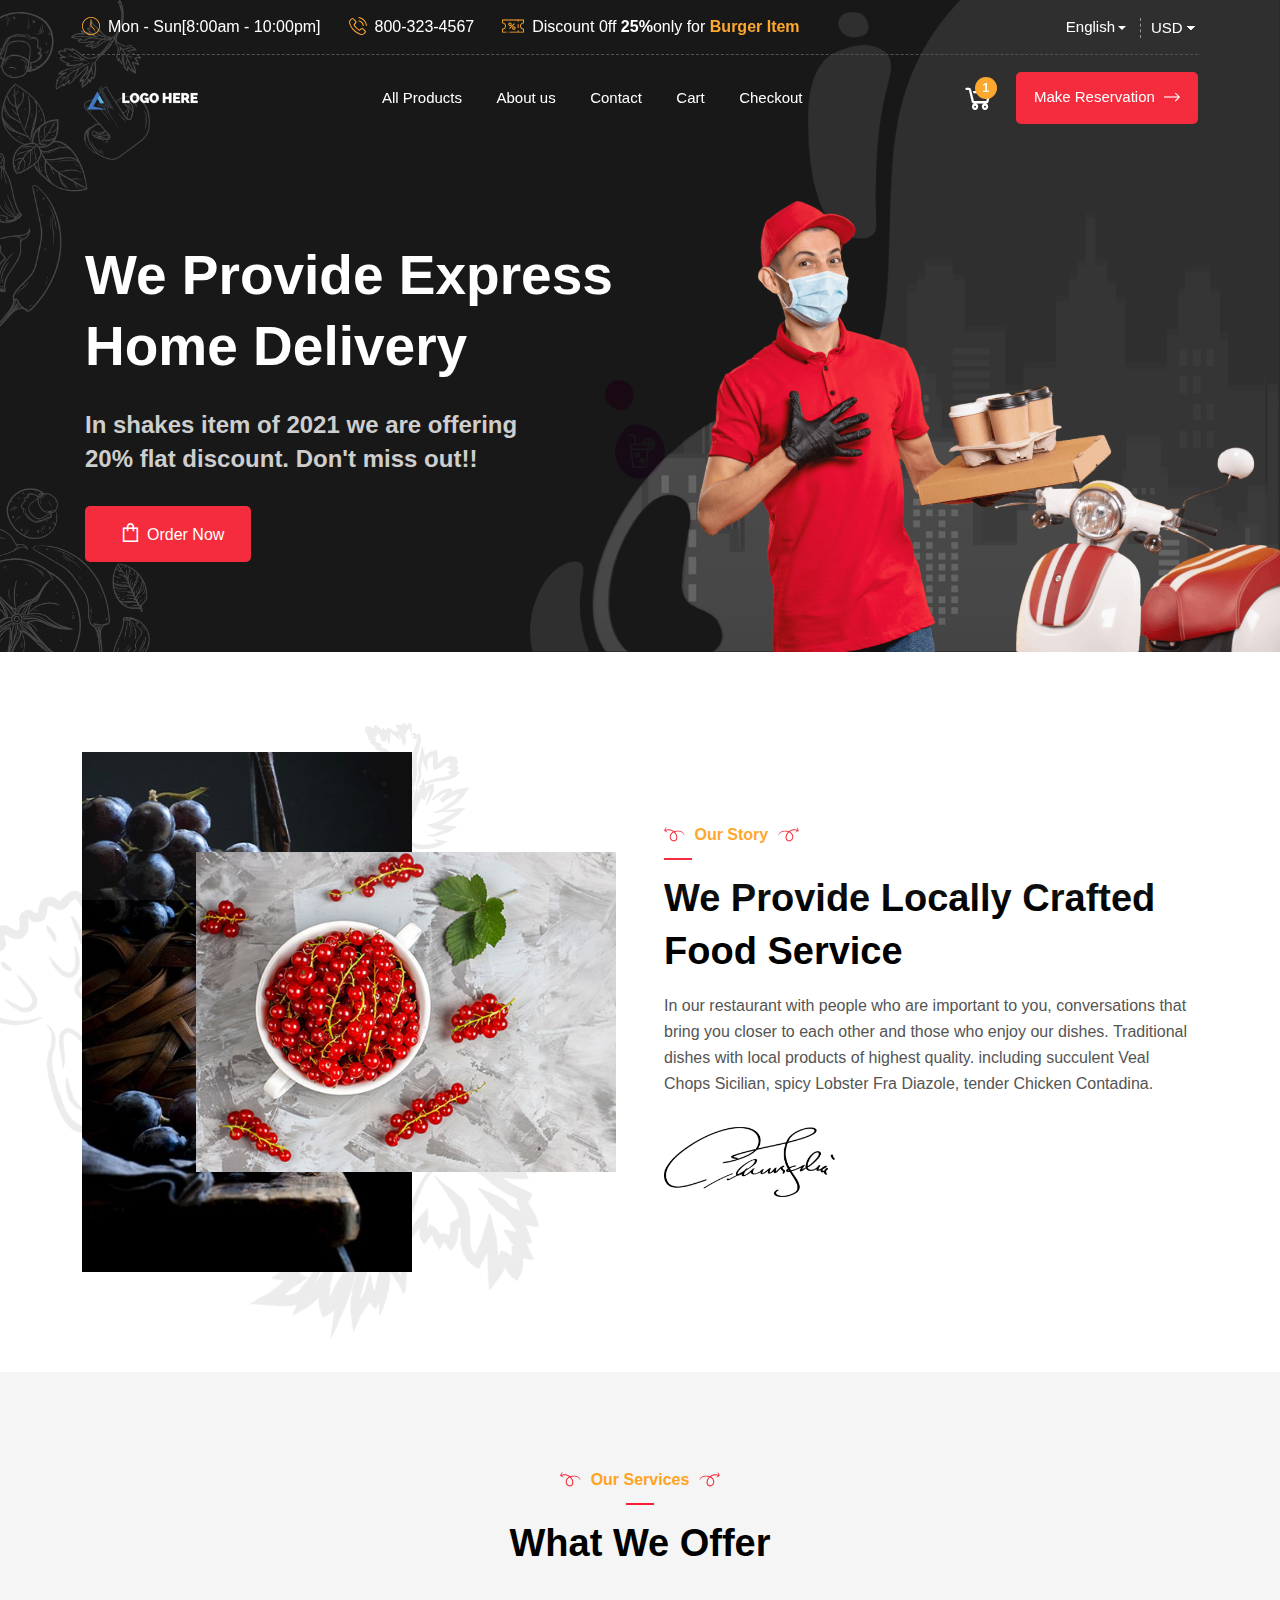
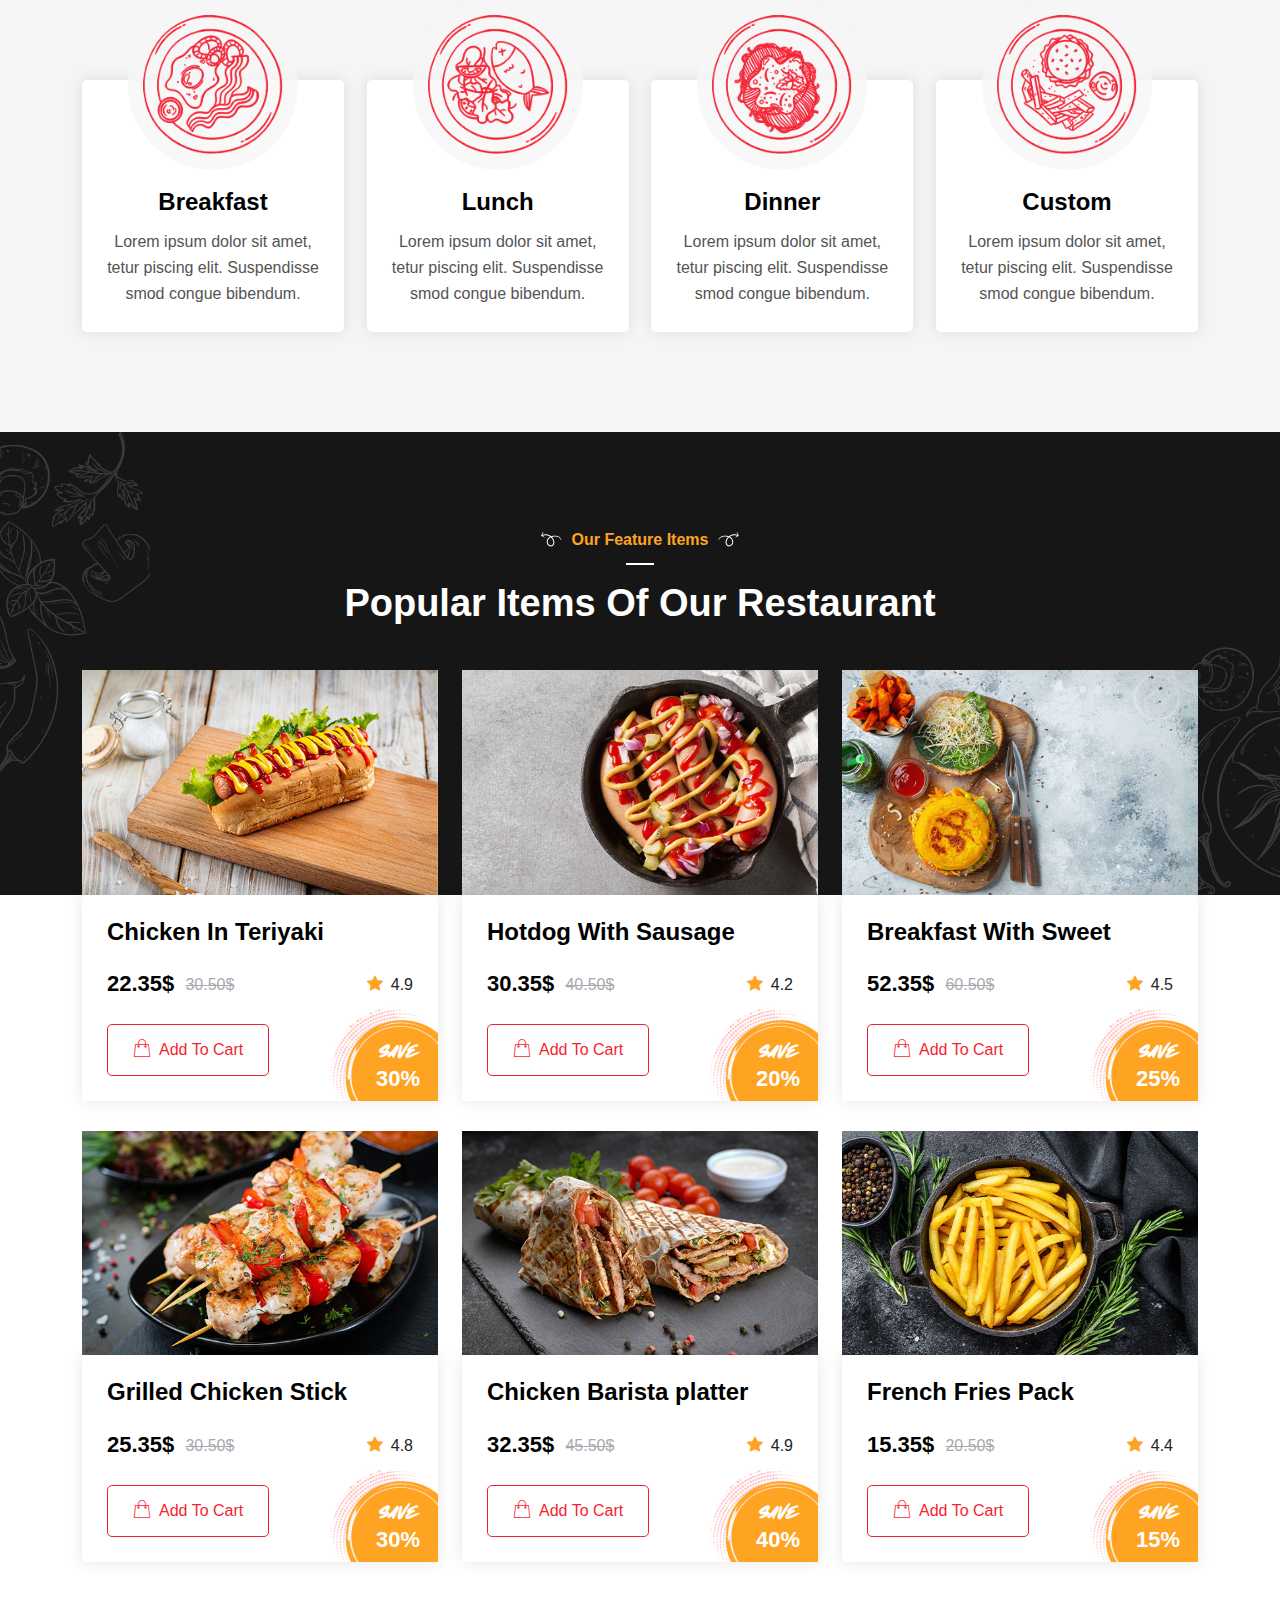
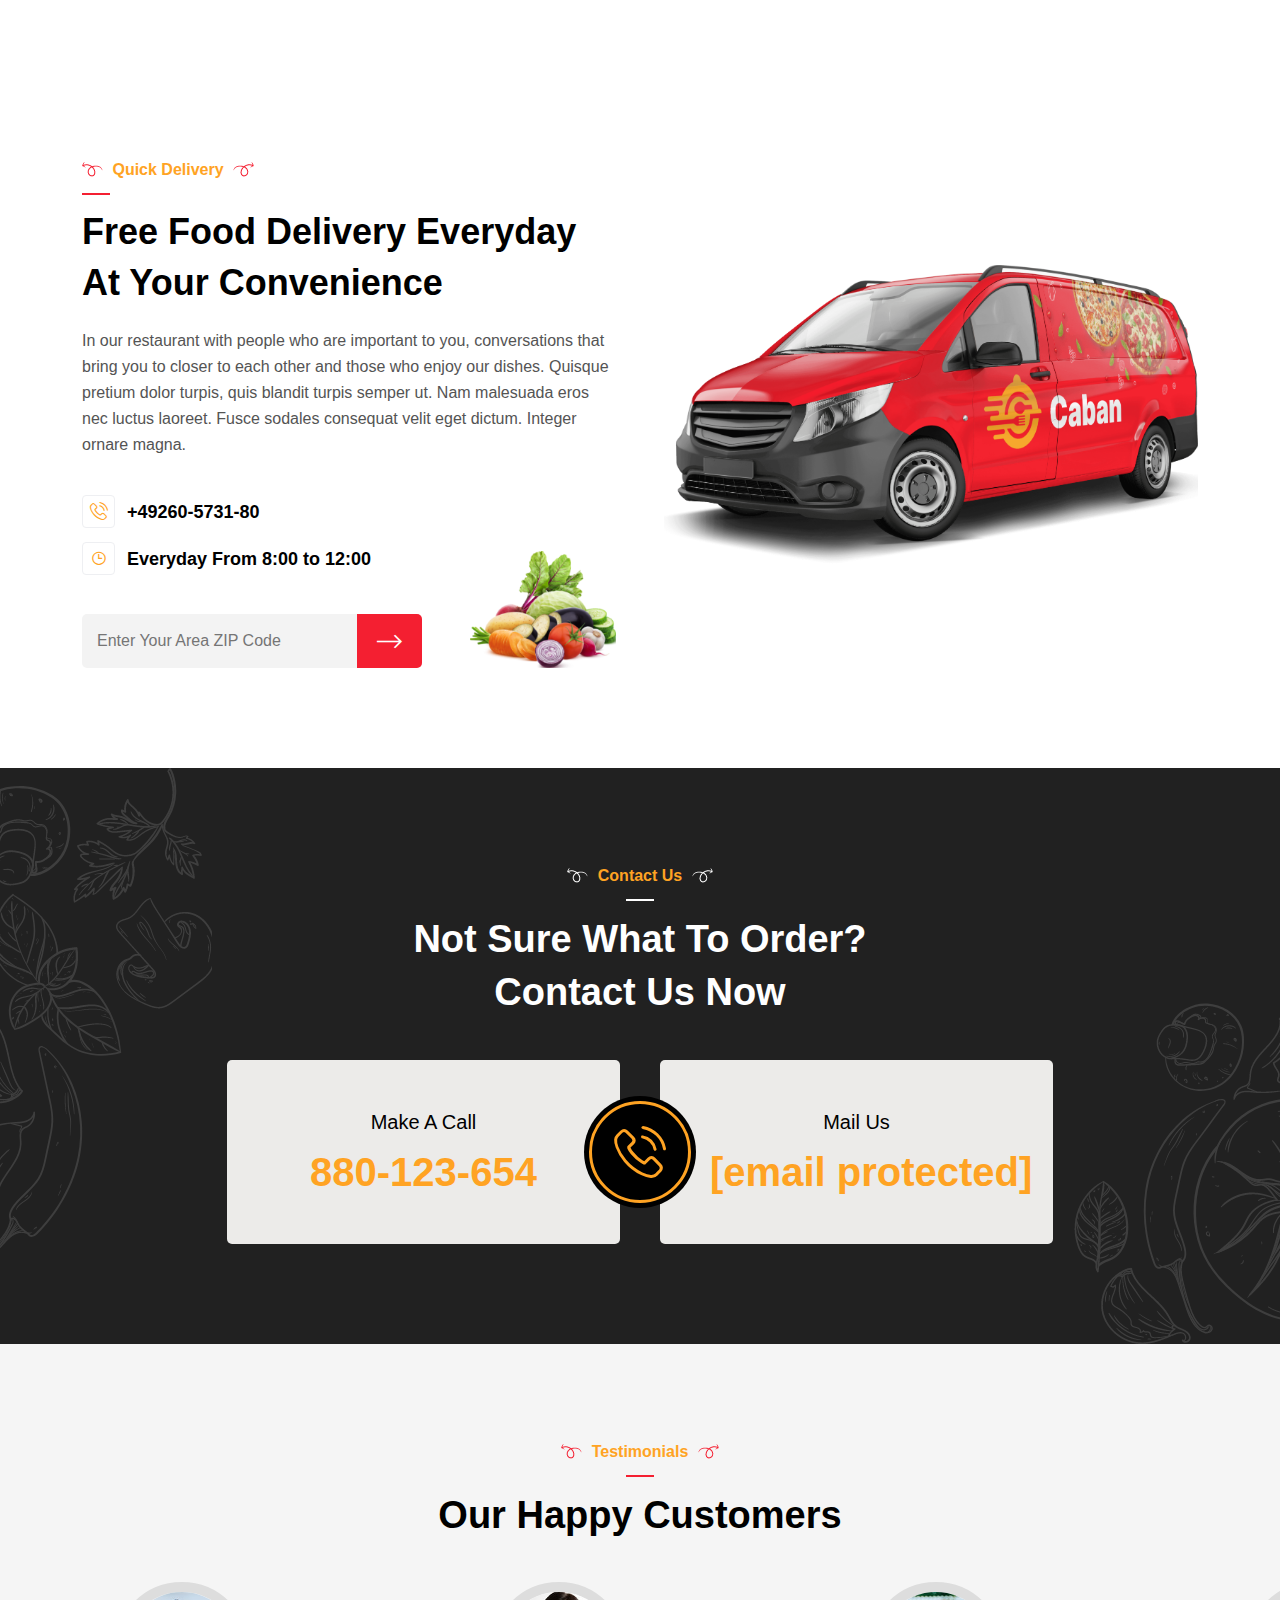
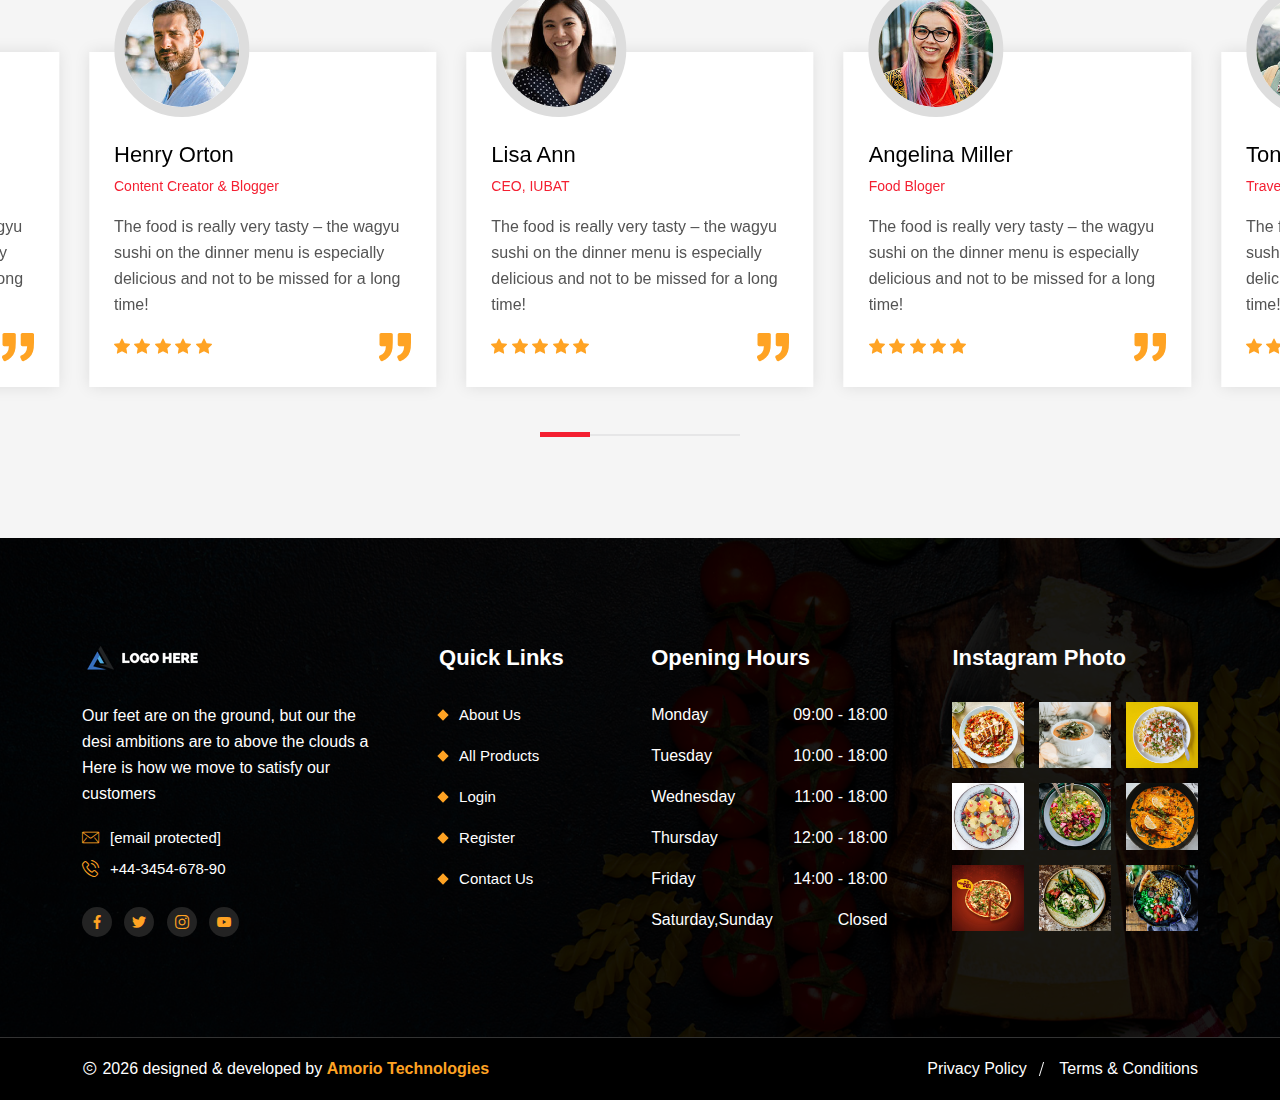
==== commit 5e4bb4b6: "first commit" ====
--- a/index.html
+++ b/index.html
@@ -23,12 +23,12 @@
       <img src="assets/img/preloader.gif" alt="Image" />
     </div>
 
-    <div class="switch-theme-mode">
+    <!-- <div class="switch-theme-mode">
       <label id="switch" class="switch">
         <input type="checkbox" onchange="toggleTheme()" id="slider" />
         <span class="slider round"></span>
       </label>
-    </div>
+    </div> -->
 
     <div class="page-wrapper">
       <header class="header-wrap style1">
@@ -1037,9 +1037,7 @@
       </footer>
     </div>
 
-    <a href="javascript:void(0)" class="back-to-top"
-      ><i class="las la-arrow-up"></i
-    ></a>
+    <a href="javascript:void(0)" class="back-to-top"><i class="las la-arrow-up"></i></a>
 
     <script src="assets/js/jquery.min.js"></script>
     <script src="assets/js/bootstrap.min.js"></script>
--- a/assets/css/style.css
+++ b/assets/css/style.css
@@ -1 +1 @@
-@import "https://fonts.googleapis.com/css2?family=Nunito:wght@300;400;600;700;800&family=Poppins:wght@200;300;400;500;600;700;800&display=swap";@font-face{font-family:over-break;src:url(../fonts/Over-Break.ttf)}*{-webkit-box-sizing:border-box;box-sizing:border-box}html{scroll-behavior:smooth}:focus,button:focus,.btn:focus{outline:0;-webkit-box-shadow:none;box-shadow:none}.form-control:focus{-webkit-box-shadow:none;box-shadow:none}a,button,input[type=submit]{cursor:pointer}input::-webkit-outer-spin-button,input::-webkit-inner-spin-button{-webkit-appearance:none;margin:0}input[type=number]{-moz-appearance:textfield}a{color:#000;text-transform:inherit;text-decoration:none;-webkit-transition:all .3s ease;transition:all .3s ease}a:hover,a :focus{text-decoration:none;-webkit-box-shadow:none;box-shadow:none;color:#000}a:focus{outline:0 solid}img{max-width:100%;height:auto}h1,h2,h3,h4,h5,h6{font-weight:600;line-height:1.4;font-family:poppins,sans-serif;color:#000}body{font-size:16px;line-height:26px;font-family:nunito,sans-serif;font-weight:400}p{font-size:16px;line-height:26px;color:#545454}.pt-10{padding-top:10px}.pt-20{padding-top:20px}.pt-30{padding-top:30px}.pt-40{padding-top:40px}.pt-50{padding-top:50px}.pt-60{padding-top:60px}.pt-70{padding-top:70px}.pt-75{padding-top:75px}.pt-80{padding-top:80px}.pt-90{padding-top:90px}.pt-100{padding-top:100px}.pt-110{padding-top:110px}.pt-120{padding-top:120px}.pt-130{padding-top:130px}.pt-140{padding-top:140px}.pt-150{padding-top:150px}.pb-10{padding-bottom:10px}.pb-20{padding-bottom:20px}.pb-30{padding-bottom:30px}.pb-40{padding-bottom:40px}.pb-50{padding-bottom:50px}.pb-60{padding-bottom:60px}.pb-70{padding-bottom:70px}.pb-75{padding-bottom:75px}.pb-80{padding-bottom:80px}.pb-90{padding-bottom:90px}.pb-100{padding-bottom:100px}.pb-130{padding-bottom:130px}.ptb-10{padding-bottom:10px;padding-bottom:10px}.ptb-20{padding-bottom:20px;padding-bottom:20px}.ptb-30{padding-top:30px;padding-bottom:30px}.ptb-40{padding-top:40px;padding-bottom:40px}.ptb-50{padding-top:50px;padding-bottom:50px}.ptb-60{padding-top:60px;padding-bottom:60px}.ptb-70{padding-top:70px;padding-bottom:70px}.ptb-80{padding-top:80px;padding-bottom:80px}.ptb-90{padding-top:90px;padding-bottom:90px}.ptb-100{padding-top:100px;padding-bottom:100px}.mb-0{margin-bottom:0!important}.mb-10{margin-bottom:10px!important}.mb-15{margin-bottom:15px!important}.mb-20{margin-bottom:20px!important}.mb-25{margin-bottom:25px!important}.mb-30{margin-bottom:30px!important}.mb-40{margin-bottom:40px!important}.mb-50{margin-bottom:50px!important}.mb-60{margin-bottom:60px!important}.mb-70{margin-bottom:70px!important}.mb-80{margin-bottom:80px!important}.mb-90{margin-bottom:90px!important}.mb-100{margin-bottom:100px!important}.mb-110{margin-bottom:110px!important}.mmt-10{margin-top:-10px!important}.mt-0{margin-top:0!important}.mt-10{margin-top:10px!important}.mt-15{margin-top:15px!important}.mt-20{margin-top:20px!important}.mt-25{margin-top:25px!important}.mt-30{margin-top:30px!important}.mt-35{margin-top:35px!important}.mt-40{margin-top:40px!important}.mt-50{margin-top:50px!important}.mt-60{margin-top:60px!important}.mt-70{margin-top:70px!important}.mt-80{margin-top:80px!important}.mt-100{margin-top:100px!important}.z-0{z-index:0;position:relative}#message{padding:0;margin:0}.help-block{color:#e31c25}.list-style{margin:0;padding:0;list-style:none}.list-style li{list-style:none}.page-wrapper{overflow-x:hidden}.slider-btn,.social-profile.style1 li a,.social-profile.style2 li a,.social-profile.style3 li a,.social-profile.style4 li a,.delivery-wrap .contact-item-wrap .contact-item span,.contact-box-wrap .contact-box-icon,.contact-card .contact-icon,.feature-card.style1 .feature-info .discount-tag,.circle,.promo-wrap .promo-list li span,.video-play,.newsletter-wrap .newsletter-form .form-group button,.blog-card.style1 .blog-img .blog-social span,.header-wrap .header-top .header-top-left,.header-wrap .header-top .header-top-left .contact-item,.header-wrap .header-top .header-top-right,.header-wrap .header-bottom .header-bottom-right,.select-lang .navbar-language .dropdown-toggle,.reservation-wrap .reservation-box-wrap .opening-hrs .office-schedule li,.feature-card.style1 .feature-info .feature-meta,.promo-wrap,.testimonial-item.style1 .client-rating-wrap,.blog-card.style1 .blog-info .blog-metainfo,.post-navigation,.post-author,.sl-wrap,.single-product-details .product-ratings,.footer-wrap .footer-top .office-schedule li,.service-card-wrap,.contact-box-wrap,.about-wrap.style2 .about-img-wrap,.reservation-wrap .reservation-box-wrap,.comment-item,.comment-author_info,.pp-post-item,.page-navigation .page-nav,.wishlist-table table tbody tr td .wh_item,.footer-widget-wrap{display:-webkit-box;display:-ms-flexbox;display:flex;-ms-flex-wrap:wrap;flex-wrap:wrap}.btn i,.header-wrap .header-top .header-top-left .contact-item{display:-webkit-inline-box;display:-ms-inline-flexbox;display:inline-flex;-ms-flex-wrap:wrap;flex-wrap:wrap}.slider-btn,.social-profile.style1 li a,.social-profile.style2 li a,.social-profile.style3 li a,.social-profile.style4 li a,.delivery-wrap .contact-item-wrap .contact-item span,.contact-box-wrap .contact-box-icon,.contact-card .contact-icon,.feature-card.style1 .feature-info .discount-tag,.circle,.promo-wrap .promo-list li span,.video-play,.newsletter-wrap .newsletter-form .form-group button,.blog-card.style1 .blog-img .blog-social span{-webkit-box-orient:vertical;-webkit-box-direction:normal;-ms-flex-direction:column;flex-direction:column;-webkit-box-pack:center;-ms-flex-pack:center;justify-content:center}.header-wrap .header-top .header-top-left,.header-wrap .header-top .header-top-left .contact-item,.header-wrap .header-top .header-top-right,.header-wrap .header-bottom .header-bottom-right,.select-lang .navbar-language .dropdown-toggle,.reservation-wrap .reservation-box-wrap .opening-hrs .office-schedule li,.feature-card.style1 .feature-info .feature-meta,.promo-wrap,.testimonial-item.style1 .client-rating-wrap,.blog-card.style1 .blog-info .blog-metainfo,.post-navigation,.post-author,.sl-wrap,.single-product-details .product-ratings,.footer-wrap .footer-top .office-schedule li{-webkit-box-align:center;-ms-flex-align:center;-ms-grid-row-align:center;align-items:center}.service-card-wrap,.contact-box-wrap,.reservation-wrap .reservation-box-wrap .opening-hrs .office-schedule li,.feature-card.style1 .feature-info .feature-meta,.promo-wrap,.testimonial-item.style1 .client-rating-wrap,.blog-card.style1 .blog-info .blog-metainfo,.post-navigation,.footer-wrap .footer-top .office-schedule li{-webkit-box-pack:justify;-ms-flex-pack:justify;justify-content:space-between}.page-navigation .page-nav{-webkit-box-pack:center;-ms-flex-pack:center;justify-content:center}.header-wrap .header-top .header-top-right,.header-wrap .header-bottom .header-bottom-right{-webkit-box-pack:end;-ms-flex-pack:end;justify-content:flex-end}.back-to-top{font-size:24px;width:45px;height:45px;text-align:center;display:none;position:fixed;bottom:230px;right:20px;z-index:999;border-radius:5px;background:#f41f31;-webkit-box-shadow:0 5px 5px rgba(0,0,0,.2);box-shadow:0 5px 5px rgba(0,0,0,.2);-webkit-transition:.4s;transition:.4s}.back-to-top.open{bottom:30px}.back-to-top i{color:#fff;line-height:46px}.preloader{position:fixed;top:0;left:0;width:100%;height:100%;background:#fff;z-index:20000;overflow-x:hidden!important;display:-webkit-box;display:-ms-flexbox;display:flex;-webkit-box-align:center;-ms-flex-align:center;align-items:center;-webkit-box-pack:center;-ms-flex-pack:center;justify-content:center}.preloader img{max-width:220px}.btn{display:inline-block;font-family:poppins,sans-serif;font-size:16px;line-height:26px;font-weight:400;border-radius:5px;padding:12px 25px;text-align:center;border:2px solid transparent;position:relative;z-index:1;-webkit-transition:.5s;transition:.5s}.btn:after{position:absolute;top:0;left:0;content:"";visibility:hidden;opacity:0;z-index:-1;-webkit-transition:.4s;transition:.4s}.btn:hover:after{visibility:visible;opacity:1}.btn i{position:relative;height:auto;line-height:1;font-size:16px;-webkit-transition:.5s;transition:.5s}.btn.style1{background-color:#f41f31;color:#fff}.btn.style1:after{top:-2px;left:-2px;width:calc(100% + 4px);height:0;background:#ffa323;border-radius:5px}.btn.style1 i{font-size:18px;margin-left:7px;position:relative;top:4px}.btn.style1 i.las{font-size:16px;top:0}.btn.style1:hover:after{height:calc(100% + 4px)}.btn.style2{border:1px solid #f41f31;color:#f41f31}.btn.style2:after{top:0;left:0;width:0;height:calc(100% + 2px);background:#f41f31;border-radius:5px}.btn.style2 i{font-size:18px;margin-right:8px;position:relative;top:2px}.btn.style2:hover{color:#fff}.btn.style2:hover:after{width:100%}.btn.style2:hover i{color:#fff}.btn.style3{border:1px solid #fff;color:#fff}.btn.style3:after{top:0;left:0;width:0;height:calc(100% + 2px);background:#fff;border-radius:5px}.btn.style3 i{font-size:16px;margin-left:8px;position:relative;top:2px}.btn.style3:hover{color:#f41f31}.btn.style3:hover:after{width:100%}.btn.style3:hover i{color:#f41f31}.link{font-size:16px;line-height:26px;display:inline-block;position:relative;-webkit-transition:.3s;transition:.3s}.link i{position:absolute;top:2px;right:-22px;font-size:12px;font-weight:700;-webkit-transition:.3s;transition:.3s}.link:hover{letter-spacing:.3px}.link.style1{color:#000}.slider-btn{text-align:center;-webkit-transition:.3s;transition:.3s}.slider-btn.style1{width:35px;height:35px;background:#f6f6f6;-webkit-transition:.3s;transition:.3s}.slider-btn.style1 i{line-height:.6;font-size:14px;-webkit-transition:.3s;transition:.3s;color:#545454}.slider-btn.style1:hover{background:#ffa323}.slider-btn.style1:hover i{color:#fff}.slider-btn.style2{width:45px;height:45px;border-radius:50%;background:#f6f6f6;-webkit-transition:.3s;transition:.3s}.slider-btn.style2 i{line-height:.6;font-size:14px;-webkit-transition:.3s;transition:.3s;color:#000}.slider-btn.style2:hover{background:#ffa323}.slider-btn.style2:hover i{color:#fff}.section-title,.content-title{position:relative}.section-title span,.content-title span{display:block;font-size:16px;font-weight:600;line-height:1;margin:0 0 12px;padding-bottom:17px;position:relative}.section-title span:after,.content-title span:after{position:absolute;bottom:0;content:"";background:#f41f31;width:28px;height:2px}.section-title span img,.content-title span img{position:relative;top:-1px}.section-title span img:first-child,.content-title span img:first-child{margin-right:5px}.section-title span img:last-child,.content-title span img:last-child{margin-left:5px}.section-title h2,.content-title h2{font-size:40px;line-height:1.4;font-weight:700;margin:0}.section-title p,.content-title p{margin:10px auto 0}.section-title.style1 span,.content-title.style1 span{color:#ffa323;font-weight:600;position:relative}.section-title.style1 span:after,.content-title.style1 span:after{left:50%;-webkit-transform:translateX(-50%);transform:translateX(-50%)}.section-title.style2 span,.content-title.style2 span{color:#ffa323;font-weight:600;position:relative}.section-title.style2 span:after,.content-title.style2 span:after{left:0;-webkit-transform:translateX(0);transform:translateX(0)}.section-title.style3 span,.content-title.style3 span{color:#ffa323}.section-title.style3 span img,.content-title.style3 span img{-webkit-filter:brightness(0) invert(1);filter:brightness(0) invert(1)}.section-title.style3 span:after,.content-title.style3 span:after{left:0;background-color:#fff;-webkit-transform:translateX(0);transform:translateX(0)}.section-title.style4 span:after,.content-title.style4 span:after{left:50%;background-color:#fff;-webkit-transform:translateX(-50%);transform:translateX(-50%)}.section-title.style5 span,.content-title.style5 span{color:#ffa323;font-weight:600;position:relative}.section-title.style5 span:after,.content-title.style5 span:after{left:50%;background-color:#fff;-webkit-transform:translateX(-50%);transform:translateX(-50%)}.section-title.style6 span,.content-title.style6 span{color:#ffa323;font-weight:600;position:relative}.section-title.style6 span img,.content-title.style6 span img{-webkit-filter:brightness(0) invert(1);filter:brightness(0) invert(1)}.section-title.style6 span:after,.content-title.style6 span:after{left:50%;background-color:#fff;-webkit-transform:translateX(-50%);transform:translateX(-50%)}.section-title{padding:0 15px}.discount{text-decoration:line-through;margin-right:8px!important}.text-black{color:#000}.text-white{color:#fff}.text-sunshade{color:#ffa323}.bg-fixed{background-attachment:fixed}.bg-black{background-color:#000}.bg-white{background-color:#fff}.bg-cod-grey{background-color:#0a0a0a}.bg-wild-sand{background-color:#f6f6f6}.bg-mine-shaft{background-color:#232323}.body_overlay{position:fixed;top:0;left:0;content:"";background-color:rgba(0,0,0,.7);width:100%;height:100%;z-index:999;visibility:hidden;opacity:0;-webkit-transition:.4s;transition:.4s}.body_overlay.open{visibility:visible;opacity:1}.overlay{position:absolute;top:0;left:0;width:100%;height:100%;z-index:0}.op-1{opacity:.1}.op-2{opacity:.2}.op-3{opacity:.3}.op-4{opacity:.4}.op-5{opacity:.5}.op-6{opacity:.6}.op-7{opacity:.7}.op-8{opacity:.8}.op-85{opacity:.85}.op-9{opacity:.9}.op-95{opacity:.95}.op-10{opacity:1}.bg-f{background-position:center center;background-size:cover;background-repeat:no-repeat;background-color:#ddd}.pos-rel{position:relative;z-index:1}.bounce{-webkit-animation:float 1500ms infinite ease-in-out;animation:float 1500ms infinite ease-in-out}.moveHorizontal{-webkit-animation:moveHorizontal 3500ms infinite ease-in-out;animation:moveHorizontal 3500ms infinite ease-in-out}.moveHorizontal_reverse{-webkit-animation:moveHorizontal_reverse 3500ms infinite ease-in-out;animation:moveHorizontal_reverse 3500ms infinite ease-in-out}.animationFramesTwo{-webkit-animation:animationFramesTwo 20000ms infinite ease-in-out;animation:animationFramesTwo 20000ms infinite ease-in-out}.rotate{-webkit-animation:rotation 20s infinite linear;animation:rotation 20s infinite linear}.rotate{-webkit-animation:rotation 20s infinite linear;animation:rotation 20s infinite linear}@-webkit-keyframes float{0%{-webkit-transform:translateY(5px);transform:translateY(5px)}50%{-webkit-transform:translateY(-5px);transform:translateY(-5px)}100%{-webkit-transform:translateY(5px);transform:translateY(5px)}}@keyframes float{0%{-webkit-transform:translateY(5px);transform:translateY(5px)}50%{-webkit-transform:translateY(-5px);transform:translateY(-5px)}100%{-webkit-transform:translateY(5px);transform:translateY(5px)}}@-webkit-keyframes rotation{from{-webkit-transform:rotate(0deg)}to{-webkit-transform:rotate(359deg)}}@keyframes rotation{from{-webkit-transform:rotate(0deg)}to{-webkit-transform:rotate(359deg)}}@-webkit-keyframes ripple{0%{-webkit-transform:scale(1);transform:scale(1)}50%{-webkit-transform:scale(1.2);transform:scale(1.2);opacity:1;-ms-filter:"alpha(opacity=100)"}100%{-webkit-transform:scale(1.4);transform:scale(1.4);opacity:0;-ms-filter:"alpha(opacity=0)"}}@keyframes ripple{0%{-webkit-transform:scale(1);transform:scale(1)}50%{-webkit-transform:scale(1.2);transform:scale(1.2);opacity:1;-ms-filter:"alpha(opacity=100)"}100%{-webkit-transform:scale(1.4);transform:scale(1.4);opacity:0;-ms-filter:"alpha(opacity=0)"}}@-webkit-keyframes animationFramesTwo{0%{-webkit-transform:translate(0px,0px) rotate(0deg)}20%{-webkit-transform:translate(73px,-1px) rotate(36deg)}40%{-webkit-transform:translate(141px,72px) rotate(72deg)}60%{-webkit-transform:translate(83px,122px) rotate(108deg)}80%{-webkit-transform:translate(-40px,72px) rotate(144deg)}100%{-webkit-transform:translate(0px,0px) rotate(0deg)}}@keyframes animationFramesTwo{0%{-webkit-transform:translate(0px,0px) rotate(0deg)}20%{-webkit-transform:translate(73px,-1px) rotate(36deg)}40%{-webkit-transform:translate(141px,72px) rotate(72deg)}60%{-webkit-transform:translate(83px,122px) rotate(108deg)}80%{-webkit-transform:translate(-40px,72px) rotate(144deg)}100%{-webkit-transform:translate(0px,0px) rotate(0deg)}}@-webkit-keyframes moveHorizontal_reverse{0%{-webkit-transform:translateX(0px);transform:translateX(0px)}50%{-webkit-transform:translateX(20px);transform:translateX(20px)}100%{-webkit-transform:translateX(0px);transform:translateX(0px)}}@keyframes moveHorizontal_reverse{0%{-webkit-transform:translateX(0px);transform:translateX(0px)}50%{-webkit-transform:translateX(20px);transform:translateX(20px)}100%{-webkit-transform:translateX(0px);transform:translateX(0px)}}@-webkit-keyframes moveVertical{0%{-webkit-transform:translateY(0px);transform:translateY(0px)}50%{-webkit-transform:translateY(-20px);transform:translateY(-20px)}100%{-webkit-transform:translateY(0px);transform:translateY(0px)}}@keyframes moveVertical{0%{-webkit-transform:translateY(0px);transform:translateY(0px)}50%{-webkit-transform:translateY(-20px);transform:translateY(-20px)}100%{-webkit-transform:translateY(0px);transform:translateY(0px)}}@-webkit-keyframes shine{100%{left:125%}}@keyframes shine{100%{left:125%}}@keyframes ripple{0%{-webkit-transform:scale(1);transform:scale(1)}50%{-webkit-transform:scale(1.2);transform:scale(1.2);opacity:1}100%{-webkit-transform:scale(1.4);transform:scale(1.4);opacity:0}}.social-profile li{display:inline-block;margin:0 8px 0 0}.social-profile li:last-child{margin-right:0}.social-profile li a{display:block;text-align:center;border:1px solid transparent;-webkit-transition:.3s;transition:.3s}.social-profile li a i{-webkit-transition:.3s;transition:.3s}.social-profile li a:hover{border-color:transparent}.social-profile.style1 li a{width:30px;height:30px;background:#232323;border-radius:50%;text-align:center;-webkit-transition:.3s;transition:.3s}.social-profile.style1 li a i{font-size:14px;line-height:.7;color:#ffa323}.social-profile.style1 li a:hover{background-color:#ffa323}.social-profile.style1 li a:hover i{color:#fff}.social-profile.style2 li a{width:28px;height:28px;background:#fff;border-radius:50%;text-align:center;-webkit-transition:.3s;transition:.3s}.social-profile.style2 li a i{font-size:13px;line-height:.7;color:#f41f31;-webkit-transition:.3s;transition:.3s}.social-profile.style2 li a:hover{background-color:#f41f31}.social-profile.style2 li a:hover i{color:#fff}.social-profile.style3 li a{width:30px;height:30px;background:#eeeff2;border-radius:50%;text-align:center;-webkit-transition:.3s;transition:.3s}.social-profile.style3 li a i{font-size:14px;line-height:.7;color:#ffa323}.social-profile.style3 li a:hover{background-color:#ffa323}.social-profile.style3 li a:hover i{color:#fff}.social-profile.style4 li a{width:30px;height:30px;background:#fff;border-radius:50%;text-align:center;-webkit-transition:.3s;transition:.3s}.social-profile.style4 li a i{font-size:14px;line-height:.7;color:#ffa323}.social-profile.style4 li a:hover{background-color:#ffa323}.social-profile.style4 li a:hover i{color:#fff}.slider-btn,.social-profile.style1 li a,.social-profile.style2 li a,.social-profile.style3 li a,.social-profile.style4 li a,.delivery-wrap .contact-item-wrap .contact-item span,.contact-box-wrap .contact-box-icon,.contact-card .contact-icon,.feature-card.style1 .feature-info .discount-tag,.circle,.promo-wrap .promo-list li span,.video-play,.newsletter-wrap .newsletter-form .form-group button,.blog-card.style1 .blog-img .blog-social span,.header-wrap .header-top .header-top-left,.header-wrap .header-top .header-top-left .contact-item,.header-wrap .header-top .header-top-right,.header-wrap .header-bottom .header-bottom-right,.select-lang .navbar-language .dropdown-toggle,.reservation-wrap .reservation-box-wrap .opening-hrs .office-schedule li,.feature-card.style1 .feature-info .feature-meta,.promo-wrap,.testimonial-item.style1 .client-rating-wrap,.blog-card.style1 .blog-info .blog-metainfo,.post-navigation,.post-author,.sl-wrap,.single-product-details .product-ratings,.footer-wrap .footer-top .office-schedule li,.service-card-wrap,.contact-box-wrap,.about-wrap.style2 .about-img-wrap,.reservation-wrap .reservation-box-wrap,.comment-item,.comment-author_info,.pp-post-item,.page-navigation .page-nav,.wishlist-table table tbody tr td .wh_item,.footer-widget-wrap{display:-webkit-box;display:-ms-flexbox;display:flex;-ms-flex-wrap:wrap;flex-wrap:wrap}.btn i,.header-wrap .header-top .header-top-left .contact-item{display:-webkit-inline-box;display:-ms-inline-flexbox;display:inline-flex;-ms-flex-wrap:wrap;flex-wrap:wrap}.slider-btn,.social-profile.style1 li a,.social-profile.style2 li a,.social-profile.style3 li a,.social-profile.style4 li a,.delivery-wrap .contact-item-wrap .contact-item span,.contact-box-wrap .contact-box-icon,.contact-card .contact-icon,.feature-card.style1 .feature-info .discount-tag,.circle,.promo-wrap .promo-list li span,.video-play,.newsletter-wrap .newsletter-form .form-group button,.blog-card.style1 .blog-img .blog-social span{-webkit-box-orient:vertical;-webkit-box-direction:normal;-ms-flex-direction:column;flex-direction:column;-webkit-box-pack:center;-ms-flex-pack:center;justify-content:center}.header-wrap .header-top .header-top-left,.header-wrap .header-top .header-top-left .contact-item,.header-wrap .header-top .header-top-right,.header-wrap .header-bottom .header-bottom-right,.select-lang .navbar-language .dropdown-toggle,.reservation-wrap .reservation-box-wrap .opening-hrs .office-schedule li,.feature-card.style1 .feature-info .feature-meta,.promo-wrap,.testimonial-item.style1 .client-rating-wrap,.blog-card.style1 .blog-info .blog-metainfo,.post-navigation,.post-author,.sl-wrap,.single-product-details .product-ratings,.footer-wrap .footer-top .office-schedule li{-webkit-box-align:center;-ms-flex-align:center;-ms-grid-row-align:center;align-items:center}.service-card-wrap,.contact-box-wrap,.reservation-wrap .reservation-box-wrap .opening-hrs .office-schedule li,.feature-card.style1 .feature-info .feature-meta,.promo-wrap,.testimonial-item.style1 .client-rating-wrap,.blog-card.style1 .blog-info .blog-metainfo,.post-navigation,.footer-wrap .footer-top .office-schedule li{-webkit-box-pack:justify;-ms-flex-pack:justify;justify-content:space-between}.page-navigation .page-nav{-webkit-box-pack:center;-ms-flex-pack:center;justify-content:center}.header-wrap .header-top .header-top-right,.header-wrap .header-bottom .header-bottom-right{-webkit-box-pack:end;-ms-flex-pack:end;justify-content:flex-end}.header-wrap{position:fixed;top:0;left:0;width:100%;z-index:9;-webkit-transition:.4s;transition:.4s}.header-wrap.sticky{-webkit-box-shadow:0 5px 15px rgba(0,0,0,.1);box-shadow:0 5px 15px rgba(0,0,0,.1);-webkit-transition:.4s;transition:.4s}.header-wrap.sticky.style1{background-color:#000;z-index:999}.header-wrap.sticky.style1 .header-bottom{padding:15px 0;-webkit-transition:.4s;transition:.4s}.header-wrap.sticky.style2{background-color:#fff;z-index:999}.header-wrap.sticky.style2 .header-bottom{padding:15px 0;-webkit-transition:.4s;transition:.4s}.header-wrap.sticky.style3{background-color:#fff;z-index:999}.header-wrap.sticky.style3 .header-bottom{padding:15px 0;-webkit-transition:.4s;transition:.4s}.header-wrap .header-top{padding:13px 0}.header-wrap .header-top .header-top-left .contact-item{margin-right:28px}.header-wrap .header-top .header-top-left .contact-item:last-child{margin-right:0}.header-wrap .header-top .header-top-left .contact-item p,.header-wrap .header-top .header-top-left .contact-item a{display:inline-block;color:#fff;margin-bottom:0}.header-wrap .header-top .header-top-left .contact-item p span{font-weight:700}.header-wrap .header-top .header-top-left .contact-item i{margin-right:8px;font-size:18px;line-height:.8}.header-wrap .header-top .header-top-left .contact-item:nth-child(3) i{font-size:22px}.header-wrap .header-top .header-top-right .select-lang:after{border-right:1px dashed rgba(255,255,255,.5)}.header-wrap .header-bottom{-webkit-transition:.4s;transition:.4s}.header-wrap .header-bottom .header-bottom-right .btn{font-size:15px;padding:10px 16px 12px}.header-wrap .header-bottom .header-bottom-right .btn i{margin-left:5px;margin-right:0;font-size:16px;position:relative;top:3px;line-height:.8;display:inline-block}.header-wrap.style1 .header-top .header-top-left .contact-item p,.header-wrap.style1 .header-top .header-top-left .contact-item a{color:#fff}.header-wrap.style1 .header-top .header-top-left .contact-item p span{color:#ffa323}.header-wrap.style1 .header-top .header-top-left .contact-item i{color:#ffa323}.header-wrap.style1 .header-top .header-top-right .select-lang .navbar-language .dropdown-toggle{color:#fff}.header-wrap.style1 .header-top .header-top-right .select-currency select{color:#fff}.header-wrap.style1 .header-top .header-top-right .select-currency select option{color:#000}.header-wrap.style1 .header-bottom{padding:15px 0;border-top:1px dashed #484848}.header-wrap.style1 .header-bottom .shopcart span{background-color:#ffa323}.header-wrap.style2 .header-top .header-top-left .contact-item p,.header-wrap.style2 .header-top .header-top-left .contact-item a{color:#484848}.header-wrap.style2 .header-top .header-top-left .contact-item p a{color:#f41f31;font-weight:600}.header-wrap.style2 .header-top .header-top-left .contact-item i{color:#f41f31}.header-wrap.style2 .header-top .header-top-right .select-lang .navbar-language .dropdown-toggle:before{border-top-color:#000}.header-wrap.style2 .header-top .header-top-right .select-lang:after{border-color:rgba(0,0,0,.7)}.header-wrap.style2 .header-top .header-top-right .select-currency select{color:#000;background-image:linear-gradient(45deg,transparent 50%,#000 60%),linear-gradient(135deg,#000 40%,transparent 50%)!important}.header-wrap.style2 .header-top .header-top-right .select-currency select option{padding:5px!important}.header-wrap.style2 .header-bottom{background-color:#fff;padding:15px;border-radius:5px}.header-wrap.style3 .header-top .header-top-left .contact-item p,.header-wrap.style3 .header-top .header-top-left .contact-item a{color:#fff}.header-wrap.style3 .header-top .header-top-left .contact-item p span{color:#ffa323}.header-wrap.style3 .header-top .header-top-left .contact-item i{color:#ffa323}.header-wrap.style3 .header-top .header-top-right .select-lang .navbar-language .dropdown-toggle{color:#fff}.header-wrap.style3 .header-top .header-top-right .select-currency select{color:#fff}.header-wrap.style3 .header-top .header-top-right .select-currency select option{color:#000}.header-wrap.style3 .header-bottom{background-color:#fff;padding:15px;border-radius:5px}.header-wrap .mobile-menu a{width:35px;height:35px;border-radius:50%;display:inline-block;text-align:center}.header-wrap .logo img{max-width:130px}.select-lang{margin-right:10px;padding-right:10px;position:relative}.select-lang:after{position:absolute;top:5px;right:0;content:"";width:1px;height:20px;background:0 0;border-right:1px dashed #484848}.select-lang .navbar-language .dropdown-toggle{background-color:transparent;border:none;color:#000;font-size:15px;padding-right:16px;-webkit-transition:.3s;transition:.3s;font-family:poppins,sans-serif}.select-lang .navbar-language .dropdown-toggle:after{display:none}.select-lang .navbar-language .dropdown-toggle:before{position:absolute;top:13px;right:5px;content:"";background-color:transparent;width:0;height:0;border-left:4px solid transparent;border-right:4px solid transparent;border-top:4px solid #fff}.select-lang .navbar-language .dropdown-menu{margin:0;padding:5px 0;-webkit-box-shadow:0 9px 54px 0 rgba(32,32,32,.1);box-shadow:0 9px 54px 0 rgba(32,32,32,.1);left:auto;right:0;border:0;border-radius:0;-webkit-transform:translateY(75px)!important;transform:translateY(75px)!important;display:block;opacity:0;pointer-events:none;-webkit-transition:all .3s linear;transition:all .3s linear}.select-lang .navbar-language .dropdown-menu a{padding:5px 10px;-webkit-transition:all .3s linear;transition:all .3s linear;font-size:15px}.select-lang .navbar-language .dropdown-menu a.active{background-color:#f8f9fa}.select-lang .navbar-language .dropdown-menu a img{width:20px;margin-right:10px}.select-lang .navbar-language .dropdown-menu.show{-webkit-transform:translateY(40px)!important;transform:translateY(40px)!important;opacity:1;pointer-events:all}.select-currency{position:relative;top:1px}.select-currency select{background-color:transparent;cursor:pointer;border:none;font-size:15px;padding:0 15px 0 0;background-image:linear-gradient(45deg,transparent 50%,#fff 60%),linear-gradient(135deg,#fff 40%,transparent 50%)!important;background-position:calc(100% - 8px) 11px,calc(100% - 0px) 11px,100% 0;background-size:4px 4px,8px 4px;background-repeat:no-repeat;-webkit-appearance:none;-moz-appearance:none}.shopcart{position:relative;margin-right:20px}.shopcart i{font-size:35px;line-height:.8;display:inline-block;position:relative;top:3px}.shopcart span{position:absolute;top:-4px;right:-1px;width:22px;height:22px;background:#f41f31;border-radius:50%;font-size:12px;text-align:center;color:#fff;line-height:23px;font-weight:600}.header-wrap .btn{font-size:15px;padding:12px 16px 10px}.header-wrap .btn i{margin-left:5px;margin-right:0;font-size:16px;position:relative;top:3px;line-height:.8;display:inline-block}@media only screen and (max-width:767px){.header-wrap .logo img{max-width:120px}.shopcart span{line-height:21px}}@media only screen and (max-width:1199px){.header-wrap .header-top .header-top-left .contact-item{width:100%;margin:0 0 15px}.header-wrap.style1 .header-top .header-top-left .contact-item p,.header-wrap.style2 .header-top .header-top-left .contact-item p,.header-wrap.style3 .header-top .header-top-left .contact-item p,.header-wrap.style1 .header-top .header-top-left .contact-item a,.header-wrap.style2 .header-top .header-top-left .contact-item a,.header-wrap.style3 .header-top .header-top-left .contact-item a{color:#000;font-size:15px}.header-wrap .header-top{position:absolute;height:100vh;width:100%;top:0;background-color:#eeeff2;right:-100%;padding:50px 0!important;display:block;z-index:999;visibility:hidden;opacity:0;-webkit-transition:.3s;transition:.3s}.header-wrap .header-top .header-top-right{margin-bottom:20px;-webkit-box-align:start;-ms-flex-align:start;-ms-grid-row-align:flex-start;align-items:flex-start;-webkit-box-align:start;-ms-flex-align:start;-ms-grid-row-align:flex-start;align-items:flex-start;-webkit-box-orient:horizontal;-webkit-box-direction:normal;-ms-flex-direction:row;flex-direction:row;-webkit-box-pack:start!important;-ms-flex-pack:start!important;justify-content:flex-start!important}.header-wrap .header-top.open{visibility:visible;opacity:1;right:0}.menu-bar{-webkit-box-pack:justify;-ms-flex-pack:justify;justify-content:space-between}.mobile-bar-wrap{display:-webkit-box;display:-ms-flexbox;display:flex;-ms-flex-wrap:wrap;flex-wrap:wrap;-webkit-box-pack:center;-ms-flex-pack:center;justify-content:center;-webkit-box-align:center;-ms-flex-align:center;align-items:center;-webkit-box-pack:end;-ms-flex-pack:end;justify-content:flex-end;text-align:right;position:relative;top:4px}.menu-close{position:absolute;top:13px;right:16px}.menu-close i{color:#000;font-size:22px}.mobile-menu{text-align:right}.mobile-menu a{width:35px;height:35px;border-radius:50%;display:inline-block;text-align:center;background:#000}.mobile-menu a i{color:#fff;font-size:24px;line-height:34px;position:relative;top:1px}.mobile-top-bar,.mobile-menu{display:inline-block;position:relative;top:-3px}.mobile-top-bar{margin-right:16px;cursor:pointer;position:relative;top:0}.mobile-top-bar span{display:block;width:20px;height:2px;border-radius:20px;background-color:#000;margin:5.9px 0}.mobile-top-bar span:nth-child(1){margin-top:0}.mobile-top-bar span:nth-child(2){width:12px;margin-left:8px}.close-header-top button{position:absolute;top:14px;right:10px;z-index:999;background:0 0;border:none;border-radius:50%;width:30px;height:30px;text-align:center;padding:0}.close-header-top button i{color:#000;font-size:20px}.main-menu-wrap{width:100%;position:fixed;background:#fff;z-index:999;top:0;height:100vh;-webkit-transition:.5s;transition:.5s;left:-100%;padding:55px 20px 30px;overflow-y:auto;-webkit-transition:.4s;transition:.4s}.main-menu-wrap.open{left:0}.main-menu>li.has-children.menu-open>span.menu-expand{-webkit-transform:rotate(180deg);transform:rotate(180deg)}.main-menu>li.has-children.menu-open>span.menu-expand i{color:#000}.main-menu>li>ul>li.has-children.menu-open>span.menu-expand{-webkit-transform:rotate(180deg);transform:rotate(180deg)}.main-menu li{position:relative}.main-menu li:last-child{margin:0}.main-menu li>span.menu-expand{position:absolute;right:0;top:13px;cursor:pointer}.main-menu li>span.menu-expand i{color:#000;font-size:14px}.main-menu li>span.menu-expand:hover{color:#000}.main-menu li a{font-size:14px;font-weight:400;color:#000;text-transform:capitalize;display:block;padding:12px 0;border-bottom:1px solid rgba(0,0,0,.3)}.main-menu li a:hover{color:#000}.main-menu li ul.sub-menu{padding-left:20px}.header-wrap.style1 .header-bottom .main-menu-wrap #menu>ul>li>a::after{display:none}.main-menu li a.active{font-weight:600;color:#000;border-color:rgba(0,0,0,.3)}}@media only screen and (min-width:1200px) and (max-width:1399px){.main-menu-wrap #menu ul li a{padding:15px!important;font-size:15px!important}.main-menu-wrap #menu>ul>li.has-children>a::after{right:3px!important}}@media only screen and (min-width:1200px){.header-wrap.sticky{margin-top:-54px}.main-menu-wrap #menu ul li{display:inline-block;position:relative}.main-menu-wrap #menu ul li a{padding:15px 20px;color:#000;font-family:poppins,sans-serif;font-size:16px;-webkit-transition:.3s;transition:.3s}.main-menu-wrap #menu ul li a.active,.main-menu-wrap #menu ul li a:hover{color:#000}.main-menu-wrap #menu ul li a.active:before,.main-menu-wrap #menu ul li a:hover:before{visibility:visible;opacity:1}.main-menu-wrap #menu ul li.has-children .sub-menu{position:absolute;top:70px;left:0;min-width:200px;border-radius:2px;background:#fff;visibility:hidden;opacity:0;-webkit-box-shadow:0 2px 22px 0 rgba(0,0,0,.17);box-shadow:0 2px 22px 0 rgba(0,0,0,.17);z-index:10;display:block!important;-webkit-transform:rotateX(-75deg);transform:rotateX(-75deg);-webkit-transition:.5s;transition:.5s;-webkit-transform-style:preserve-3d;transform-style:preserve-3d;-webkit-transform-origin:0% 0%;transform-origin:0% 0%}.main-menu-wrap #menu ul li.has-children .sub-menu li{margin:0;display:block;text-align:left}.main-menu-wrap #menu ul li.has-children .sub-menu li a{font-size:15px;font-weight:500;line-height:21px;margin:0;display:block;padding:15px 22px;margin:0;color:#000;position:relative;z-index:1;border-bottom:1px solid #eeeff2;-webkit-transition:.3s;transition:.3s;position:relative}.main-menu-wrap #menu ul li.has-children .sub-menu li a:before{position:absolute;top:0;left:50%;-webkit-transform:translateX(-50%);transform:translateX(-50%);content:"";width:0%;height:100%;z-index:-1;visibility:hidden;opacity:0;-webkit-transition:.4s;transition:.4s}.main-menu-wrap #menu ul li.has-children .sub-menu li a.active,.main-menu-wrap #menu ul li.has-children .sub-menu li a:hover{color:#fff}.main-menu-wrap #menu ul li.has-children .sub-menu li a.active:before,.main-menu-wrap #menu ul li.has-children .sub-menu li a:hover:before{width:100%;visibility:visible;opacity:1}.main-menu-wrap #menu ul li.has-children .sub-menu li a.active:after,.main-menu-wrap #menu ul li.has-children .sub-menu li a:hover:after{border-color:#fff}.main-menu-wrap #menu ul li.has-children .sub-menu li:last-child>a{border-bottom:none}.main-menu-wrap #menu ul li.has-children:hover>.sub-menu{visibility:visible;opacity:1;-webkit-transform:rotatex(0deg);transform:rotatex(0deg)}.main-menu-wrap #menu>ul>li{margin:0}.main-menu-wrap #menu>ul>li>a{display:inline-block;position:relative;font-weight:500;-webkit-transition:.3s;transition:.3s}.main-menu-wrap #menu>ul>li.has-children>a{position:relative}.main-menu-wrap #menu>ul>li.has-children>a:after{position:absolute;top:16px;right:9px;content:"\f116";font-family:flaticon;font-size:8px;font-weight:600;-webkit-transition:.6s;transition:.6s}.main-menu-wrap #menu>ul>li.has-children>.sub-menu>.has-children>a{position:relative}.main-menu-wrap #menu>ul>li.has-children>.sub-menu>.has-children>a:after{position:absolute;top:24px;right:20px;content:"";width:6px;height:6px;border-width:0 0 1px 1px;border-style:solid;-webkit-transform:rotate(-135deg);transform:rotate(-135deg)}.main-menu-wrap #menu>ul>li.has-children>.sub-menu>.has-children>a:hover:after{border-color:#000}.main-menu-wrap #menu>ul>.has-children{position:relative}.main-menu-wrap #menu ul>.has-children>.sub-menu>.has-children>.sub-menu{left:auto;right:100%;top:0!important}.menu-expand i{display:none}.header-wrap.style2 .main-menu-wrap #menu ul li.has-children .sub-menu li a.active::before,.header-wrap.style3 .main-menu-wrap #menu ul li.has-children .sub-menu li a.active::before,.header-wrap.style2 .main-menu-wrap #menu ul li.has-children .sub-menu li a:hover::before,.header-wrap.style3 .main-menu-wrap #menu ul li.has-children .sub-menu li a:hover::before{background-color:#f41f31}.header-wrap.style1 .main-menu-wrap #menu ul li.has-children .sub-menu li a.active::before,.header-wrap.style1 .main-menu-wrap #menu ul li.has-children .sub-menu li a:hover::before{background-color:#ffa323}.header-wrap.style1 .main-menu-wrap #menu ul>li>a{color:#fff}.header-wrap.style1 .main-menu-wrap #menu ul li a.active,.header-wrap.style1 .main-menu-wrap #menu ul li a:hover{color:#ffa323}.header-wrap.style2 .main-menu-wrap #menu ul li a.active,.header-wrap.style2 .main-menu-wrap #menu ul li a:hover,.header-wrap.style3 .main-menu-wrap #menu ul li a.active,.header-wrap.style3 .main-menu-wrap #menu ul li a:hover{color:#f41f31}.header-wrap.style1 .header-bottom .header-bottom-right .shopcart i{color:#fff}}.br-1{background-image:url(../img/breadcrumb/br-bg-1.jpg)}.breadcrumb-wrap{position:relative;height:100%;padding:235px 0 100px;overflow:hidden}.breadcrumb-wrap .br-shape-1{position:absolute;top:0;left:0;max-width:140px}.breadcrumb-wrap .br-shape-2{position:absolute;bottom:0;right:0;max-width:150px}.breadcrumb-wrap .breadcrumb-title{position:relative;z-index:1;width:100%;text-align:center}.breadcrumb-wrap .breadcrumb-title h2{font-size:40px;font-family:poppins,sans-serif;color:#fff;line-height:1.2;font-weight:700;margin:0 0 15px}.breadcrumb-wrap .breadcrumb-title .breadcrumb-menu li{display:inline-block;margin:0 20px;font-family:poppins,sans-serif;position:relative;color:#fff}.breadcrumb-wrap .breadcrumb-title .breadcrumb-menu li:first-child{margin-left:0}.breadcrumb-wrap .breadcrumb-title .breadcrumb-menu li:first-child a{padding-left:0}.breadcrumb-wrap .breadcrumb-title .breadcrumb-menu li:last-child{margin-right:0}.breadcrumb-wrap .breadcrumb-title .breadcrumb-menu li a{font-size:16px;line-height:22px;color:#fff;display:inline-block;transition:.3s;-webkit-transition:.3s;position:relative}.breadcrumb-wrap .breadcrumb-title .breadcrumb-menu li a:after{position:absolute;top:1px;right:-28px;content:"\f10f";font-family:flaticon;border-radius:0;font-size:14px}.breadcrumb-wrap .breadcrumb-title .breadcrumb-menu li:last-child a:after{display:none}.hero-bg-1{background-image:url(../img/hero/hero-bg-1.jpg);background-image:url(../img/hero/hero-bg-1.jpg)}.hero-top-img-1{background-image:url(../img/hero/hero-img-4.jpg)}.hero-top-img-2{background-image:url(../img/hero/hero-img-3.jpg)}.hero-wrap{position:relative;z-index:1;overflow:hidden}.hero-wrap .hero-shape-1{position:absolute;top:0;left:0;z-index:0}.hero-wrap .hero-shape-2{position:absolute;bottom:0;left:0;z-index:0}.hero-wrap .hero-shape-3{position:absolute;bottom:0;right:0;z-index:0}.hero-wrap .btn i{margin-right:5px}.hero-wrap.style1{position:relative;padding:200px 0 50px}.hero-wrap.style1 .container-fluid{position:relative}.hero-wrap.style1 .hero-content h1{color:#fff;margin:0 0 25px;font-size:55px;font-weight:800;line-height:1.3}.hero-wrap.style1 .hero-content p{margin:0 0 30px;font-size:24px;font-weight:600;line-height:34px;color:#cbcbcb;max-width:75%}.hero-wrap.style1 .hero-content .btn i{font-size:23px;position:relative;top:1px}.hero-wrap.style1 .hero-img-wrap img{margin-bottom:-50px}.hero-wrap.style2{padding:180px 0 50px}.hero-wrap.style2 .hero-content h1{font-weight:800;font-size:52px;line-height:1.3;margin-bottom:25px}.hero-wrap.style2 .hero-content p{padding-right:40px;margin:0}.hero-wrap.style2 .food-tablist .nav-item .nav-link{background-color:#ecebe9;min-height:52px;color:#000}.hero-wrap.style2 .food-tablist .nav-item .nav-link i{color:#f41f31}.hero-wrap.style2 .food-tablist .nav-item .nav-link.active{background-color:#fff;color:#f41f31}.hero-wrap.style2 .food-tabcontent form input{background-color:#fff}.hero-wrap.style2 .food-tabcontent form button{background-color:#f41f31}.hero-wrap.style2 .food-tabcontent form button i{color:#fff}.hero-wrap.style2 .find-location i{color:#ffa323}.hero-wrap.style2 .hero-img-wrap{position:relative}.hero-wrap.style2 .hero-img-wrap .hero-badge{position:absolute;top:43%;left:50%;max-width:100px;-webkit-transform:translate(-50%,-50%);transform:translate(-50%,-50%)}.hero-wrap.style2 .hero-img-wrap .hero-top-img{padding-left:60px;margin:0 0 40px}.hero-wrap.style2 .hero-img-wrap .hero-top-img .hero-top-img-1{height:200px;border:15px solid #fff;display:inline-block;width:50%;position:absolute;top:25px;right:0}.hero-wrap.style2 .hero-img-wrap .hero-top-img .hero-top-img-2{height:200px;border:15px solid #fff;display:inline-block;width:50%}.hero-wrap.style2 .hero-img-wrap .header-bottom-img{margin-top:0 auto;display:block}.hero-wrap.style3{position:relative;padding:180px 0 100px}.hero-wrap.style3 .hero-shape-4{position:absolute;bottom:0;left:0}.hero-wrap.style3 .hero-shape-5{position:absolute;bottom:0;left:0}.hero-wrap.style3 .container{position:relative}.hero-wrap.style3 .hero-content h1{color:#fff;margin:0 0 15px;font-size:55px;font-weight:800;line-height:1.3}.hero-wrap.style3 .hero-content p{margin:0 0 30px;color:rgba(255,255,255,.8);max-width:85%}.hero-wrap.style3 .hero-content .btn i{font-size:23px;position:relative;top:1px}.hero-wrap.style3 .hero-img-wrap img{margin-bottom:-50px}.hero-wrap.style3 .food-tablist{margin:0 0 20px}.hero-wrap.style3 .food-tablist .nav-item:nth-child(1) .nav-link i{position:relative;top:4px}.hero-wrap.style3 .food-tablist .nav-item .nav-link{background-color:transparent;border:1px solid #fff;color:#fff;border-radius:5px;margin-right:15px;margin-bottom:0}.hero-wrap.style3 .food-tablist .nav-item .nav-link i{color:#fff}.hero-wrap.style3 .food-tablist .nav-item .nav-link.active{background-color:#f41f31;color:#fff;border-color:#f41f31}.hero-wrap.style3 .food-tabcontent form input{background-color:#fff;border-radius:5px}.hero-wrap.style3 .food-tabcontent form button{background-color:#f41f31}.hero-wrap.style3 .food-tabcontent form button i{color:#fff}.hero-wrap.style3 .find-location{color:#fff;margin-top:18px}.hero-wrap.style3 .find-location i{color:#ffa323}.food-tablist{border:none;margin-top:25px}.food-tablist .nav-item{border:none}.food-tablist .nav-item:nth-child(1) .nav-link{margin-right:5px}.food-tablist .nav-item:nth-child(1) .nav-link i{font-size:20px;top:4px;position:relative}.food-tablist .nav-item .nav-link{background-color:#ecebe9;padding:12px 20px 10px;border:none;margin-bottom:-2px}.food-tablist .nav-item .nav-link i{color:#f41f31;font-size:17px;position:relative;top:1px;margin-right:8px;display:inline-block;line-height:.8}.food-tablist .nav-item .nav-link.active{background-color:#fff;color:#f41f31}.food-tabcontent form{position:relative;width:90%}.food-tabcontent form input{width:100%;background-color:#fff;height:54px;border:none;border-radius:4px;border-top-left-radius:0;padding:10px 78px 10px 15px}.food-tabcontent form button{position:absolute;top:4px;right:4px;height:calc(100% - 8px);background-color:#f41f31;padding:5px 20px;border:none;border-radius:4px}.food-tabcontent form button i{color:#fff;font-size:24px;line-height:46px}.find-location{margin:20px 0 0;display:block}.find-location i{position:relative;top:2px;font-size:15px;margin-right:5px;color:#ffa323}.about-bg-1{background-image:url(../img/about/about-img-1.jpg);height:500px}.about-bg-2{background-image:url(../img/about/about-img-2.jpg);height:300px}.about-bg-4{background-image:url(../img/about/about-4.jpg);height:300px}.about-bg-5{background-image:url(../img/about/about-5.jpg);height:300px}.about-wrap.style1 .about-img-wrap{position:relative}.about-wrap.style1 .about-img-wrap .abouut-shape-1{position:absolute;top:-30px;left:50%;z-index:-1;max-width:120px}.about-wrap.style1 .about-img-wrap .abouut-shape-2{position:absolute;top:50%;left:-120px;z-index:-1;max-width:140px;-webkit-transform:translateY(-50%);transform:translateY(-50%)}.about-wrap.style1 .about-img-wrap .abouut-shape-3{position:absolute;bottom:-170px;left:50%;z-index:-1;-webkit-transform:rotate(60deg);transform:rotate(60deg)}.about-wrap.style1 .about-img-wrap .about-bg-1{width:330px;height:520px}.about-wrap.style1 .about-img-wrap .about-bg-2{width:420px;height:320px;position:absolute;top:50%;right:0;-webkit-transform:translateY(-50%);transform:translateY(-50%)}.about-wrap.style1 .about-content p{margin:0 0 30px}.about-wrap.style2 .about-img-wrap{width:calc(100% - 100px);position:relative;-webkit-box-shadow:0 0 15px rgba(0,0,0,.1);box-shadow:0 0 15px rgba(0,0,0,.1)}.about-wrap.style2 .about-img-wrap .abouut-shape-1{position:absolute;top:37%;right:-85px;z-index:-1;max-width:110px;border-right:none;-webkit-transform:translateY(-50%);transform:translateY(-50%)}.about-wrap.style2 .about-img-wrap .abouut-shape-2{position:absolute;top:50%;left:-120px;z-index:-1;max-width:140px;border-right:none;-webkit-transform:translateY(-50%);transform:translateY(-50%)}.about-wrap.style2 .about-img-wrap .about-bg-4{width:60%;height:520px;border:15px solid #fff;border-right:none}.about-wrap.style2 .about-img-wrap .about-bg-5{width:40%;height:520px;border:15px solid #fff}.about-wrap.style2 .about-img-wrap .about-bg-6{width:200px;height:200px;border-radius:50%;position:absolute;bottom:15%;right:-100px;border:15px solid #fff;-webkit-box-shadow:0 0 15px rgba(0,0,0,.1);box-shadow:0 0 15px rgba(0,0,0,.1)}.about-wrap.style2 .about-img-wrap .about-bg-6 img{border-radius:50%}.about-wrap.style2 .about-content p{margin-bottom:25px}.about-wrap.style2 .about-content .pr-wrap{margin:0 0 30px}.about-wrap.style2 .about-content .pr-wrap .pr-item p{margin:0}.service-bg-1{background-image:url(../img/service/service-bg-1.jpg)}.service-wrap{position:relative}.service-wrap .container{position:relative}.service-card-wrap .service-card{width:calc(25% - 17px)}.service-card{background-color:#fff;margin:0 0 25px;position:relative;z-index:1;border-radius:5px}.service-card:after{position:absolute;top:50%;left:50%;content:"";width:0;height:100%;background-color:#f41f31;z-index:-1;visibility:hidden;opacity:0;border-radius:5px;-webkit-transform:translate(-50%,-50%);transform:translate(-50%,-50%);-webkit-transition:.4s;transition:.4s}.service-card .service-info .service-title{font-size:24px;margin:0 0 10px}.service-card .service-info .service-title a{-webkit-transition:.4s;transition:.4s}.service-card .service-info p{margin:0;-webkit-transition:.4s;transition:.4s}.service-card:hover:after{visibility:visible;opacity:1;width:100%}.service-card:hover .service-info .service-title a{color:#fff}.service-card:hover .service-info p{color:#fff}.service-card.style1{-webkit-box-shadow:0 0 15px rgba(0,0,0,.1);box-shadow:0 0 15px rgba(0,0,0,.1);text-align:center;position:relative;padding:105px 20px 25px;-webkit-transition:.4s;transition:.4s}.service-card.style1:before{position:absolute;top:-80px;left:50%;-webkit-transform:translateX(-50%);transform:translateX(-50%);background-color:rgba(255,255,255,.8);width:170px;height:170px;border-radius:50%;content:""}.service-card.style1 .service-img{position:absolute;top:-80px;left:50%;-webkit-transform:translateX(-50%);transform:translateX(-50%);width:170px;height:170px;background:rgba(221,221,221,.2);border-radius:50%;padding:15px;display:block;margin:0 auto;-webkit-transition:.4s;transition:.4s}.service-card.style1:hover .service-img{background-color:#fff}.service-card.style1:hover .service-info .service-title a{color:#fff}.service-card.style1:hover .service-info p{color:#fff}.service-card.style2{-webkit-box-shadow:0 0 15px rgba(0,0,0,.07);box-shadow:0 0 15px rgba(0,0,0,.07);text-align:center;position:relative;padding:25px 20px;-webkit-transition:.4s;transition:.4s}.service-card.style2 .service-img{position:relative;z-index:1;margin:0 0 20px;display:inline-block;-webkit-transition:.4s;transition:.4s}.service-card.style2 .service-img img{position:relative;z-index:1;-webkit-transition:.4s;transition:.4s}.service-card.style2 .service-img .service-card-shape-1{position:absolute;top:65%;left:50%;-webkit-transform:translate(-50%,-50%);transform:translate(-50%,-50%);z-index:-1}.service-card.style2 .service-img .service-card-shape-2{position:absolute;top:23%;right:0;-webkit-transform:translate(-50%,-50%);transform:translate(-50%,-50%);z-index:-1}.service-card.style2:hover .service-img img{-webkit-filter:brightness(0) invert(1);filter:brightness(0) invert(1)}.service-card.style2:hover .service-img .service-card-shape-1,.service-card.style2:hover .service-img .service-card-shape-2{-webkit-filter:brightness(1) invert(.6);filter:brightness(1) invert(.6);opacity:.22}.service-desc h1{font-size:30px;line-height:1.3;margin:0 0 15px}.service-desc h2{font-size:30px;line-height:1.3;margin:0 0 15px}.service-desc h3{font-size:30px;line-height:1.3;margin:0 0 15px}.service-desc p{margin:0 0 25px}.service-desc p:last-child{margin-bottom:0}.service-desc .service-img{margin:0 0 25px;border-radius:10px}.service-desc .service-img img{border-radius:10px}.service-desc .about-quote p{margin:0 0 20px}.service-overview-wrap{display:-ms-grid;display:grid;-ms-grid-rows:1fr 1fr;grid-template-rows:1fr 1fr;-ms-grid-columns:1fr 1fr;grid-template-columns:1fr 1fr;grid-gap:25px;margin:0 0 25px}.service-overview-wrap .service-overview-item{position:relative;padding-left:38px;padding-right:10px}.service-overview-wrap .service-overview-item i{position:absolute;top:-2px;left:0;color:#ffa323;font-size:26px}.service-overview-wrap .service-overview-item i:before{font-weight:600!important}.service-overview-wrap .service-overview-item h4{font-size:22px;line-height:1.2;margin:0 0 8px}.service-overview-wrap .service-overview-item p{margin:0}.service-quote{position:relative;background-color:#f6f6f6;padding:25px}.service-quote i{position:absolute;top:25px;left:25px;color:#ffa323;font-size:30px}.service-quote>p{padding-left:40px;font-style:italic;font-weight:600;margin:0 0 10px}.service-quote .client_name{padding-left:40px}.service-quote .client_name p{font-weight:600;margin:0 0 2px;font-size:16px;color:#000}.service-quote .client_name span{color:#ffa323;display:block;line-height:1;font-size:14px}.bg-1{background-image:url(../img/bg-1.jpg)}.delivery-wrap .contact-item-wrap{margin:25px 0 0}.delivery-wrap .contact-item-wrap .contact-item{position:relative;margin:0 0 20px}.delivery-wrap .contact-item-wrap .contact-item:last-child{margin-bottom:0}.delivery-wrap .contact-item-wrap .contact-item span{position:absolute;top:-4px;left:0;width:33px;height:33px;border:1px solid #eeeff2;text-align:center;border-radius:4px;-webkit-transition:.4s;transition:.4s}.delivery-wrap .contact-item-wrap .contact-item span i{color:#ffa323;font-size:18px;line-height:.8;-webkit-transition:.4s;transition:.4s}.delivery-wrap .contact-item-wrap .contact-item:hover span{background-color:#ffa323;border-color:transparent}.delivery-wrap .contact-item-wrap .contact-item:hover span i{color:#fff}.delivery-wrap .contact-item-wrap .contact-item p,.delivery-wrap .contact-item-wrap .contact-item a{color:#000;font-size:18px;font-weight:600;font-family:poppins,sans-serif;margin:0;padding-left:45px}.delivery-wrap .contact-item-wrap .contact-item a:hover{color:#ffa323}.delivery-wrap .deilvery-address{position:relative;width:100%;margin:42px 0 0}.delivery-wrap .deilvery-address input{width:100%;background-color:#f3f3f3;height:54px;padding:10px 70px 10px 15px;border:none;border-radius:5px}.delivery-wrap .deilvery-address button{position:absolute;top:0;right:0;border:none;height:100%;padding:5px 20px;background:#f41f31;text-align:center;border-radius:0 5px 5px 0}.delivery-wrap .deilvery-address button i{color:#fff;line-height:52px;font-size:25px}.delivery-img-wrap{position:relative;display:-ms-grid;display:grid;-ms-grid-rows:1fr 1fr;grid-template-rows:1fr 1fr;-ms-grid-columns:1fr 1fr;grid-template-columns:1fr 1fr;grid-gap:0}.delivery-img-wrap:before{position:absolute;top:50%;left:50%;-webkit-transform:translate(-50%,-50%);transform:translate(-50%,-50%);width:70%;height:70%;content:"";background-color:rgba(0,0,0,.8)}.delivery-img-wrap:after{position:absolute;top:50%;left:50%;-webkit-transform:translate(-50%,-50%);transform:translate(-50%,-50%);width:80%;height:60%;content:"";background-color:rgba(0,0,0,.3)}.delivery-img-wrap .del-content{position:absolute;top:50%;left:50%;text-align:center;z-index:1;-webkit-transform:translate(-50%,-50%);transform:translate(-50%,-50%)}.delivery-img-wrap .del-content h2{display:inline-block;font-size:32px;font-weight:700;color:#fff;position:relative;padding-left:60px;margin:0 0 20px}.delivery-img-wrap .del-content h2 i{position:absolute;top:-5px;left:0;color:#ffa323;font-size:50px;line-height:.8}.delivery-img-wrap .del-content p{margin:0;color:#fff}.delivery-img-wrap .del-content p span{color:#ffa323;font-weight:600}.partner-logo{text-align:center;padding:30px;border:1px solid #eeeff2;border-radius:5px}.contact-wrap .contact-shape-1{position:absolute;top:0;left:0}.contact-wrap .contact-shape-2{position:absolute;bottom:0;right:0}.contact-wrap.style3 .agent-img{position:absolute;bottom:-100px;right:0;max-height:450px}.contact-wrap.style3 .contact-num{font-size:40px;font-weight:700;display:block;text-align:center;color:#ffa323;margin:0 0 38px}.contact-wrap .contact-btn{text-align:center}.contact-wrap .contact-btn .btn:first-child{margin-right:10px}.contact-wrap.contact-page{padding-bottom:200px}.contact-wrap.contact-page2{margin-top:-100px}.contact-wrap.contact-page2 .mpa-bg{height:450px}.contact-bg-1{background-image:url(../img/contact/contact-bg-1.jpg)}.contact-bg-2{background-image:url(../img/contact/contact-bg-2.jpg)}.contact-box-wrap{position:relative}.contact-box-wrap .contact-box-icon{position:absolute;top:calc(50% - 15px);left:50%;-webkit-transform:translate(-50%,-50%);transform:translate(-50%,-50%);background-color:#000;width:112px;height:112px;border-radius:50%;z-index:1;text-align:center}.contact-box-wrap .contact-box-icon:after{position:absolute;top:5px;left:5px;content:"";width:calc(100% - 10px);height:calc(100% - 10px);background-color:transparent;border:3px solid #ffa323;border-radius:50%}.contact-box-wrap .contact-box-icon i{font-size:52px;color:#ffa323}.contact-box-wrap .contact-box{width:calc(50% - 20px);margin:0 0 30px;padding:50px;background-color:#ecebe9;border-radius:5px;position:relative;overflow:hidden;text-align:center}.contact-box-wrap .contact-box h5{font-size:20px;font-weight:500;line-height:1.2;margin:0 0 25px}.contact-box-wrap .contact-box a{color:#ffa323;font-size:40px;font-weight:700;font-family:poppins,sans-serif}.contact-box-wrap .contact-box img{position:absolute;bottom:-10px;right:35px;display:none}.contact-wrap{position:relative}.contact-wrap .map-bg{position:absolute;bottom:0;left:0%;width:100%;background-image:url(../img/contact/map.png);height:350px;z-index:-1}.contact-wrap.style2 .btn i{position:relative;top:4px;font-size:16px;margin-left:5px;margin-right:0}.contact-wrap.style3{position:relative}.contact-wrap.style3:after{position:absolute;top:0;right:0;content:"";width:100%;height:100%;z-index:0;background:-webkit-gradient(linear,right top,left top,from(black),color-stop(5%,black),to(rgba(0,0,0,0.58)));background:linear-gradient(-90deg,black 0%,black 5%,rgba(0,0,0,0.58) 100%)}.contact-card{background-color:#fff;-webkit-box-shadow:0 0 15px rgba(0,0,0,.1);box-shadow:0 0 15px rgba(0,0,0,.1);padding:25px;min-height:291px;margin:0 0 25px}.contact-card .contact-icon{width:125px;height:125px;border-radius:50%;border:15px solid #eeeff2;margin:0 auto 25px}.contact-card .contact-icon i{color:#ffa323;font-size:50px;text-align:center}.contact-card .contact-info{text-align:center}.contact-card .contact-info h4{font-weight:700;margin-bottom:6px}.contact-card .contact-info p{margin-bottom:0}.contact-card .contact-info p,.contact-card .contact-info a{color:#545454;-webkit-transition:.3s;transition:.3s}.contact-card .contact-info p:hover,.contact-card .contact-info a:hover{color:#ffa323}.contact-form .form-group{margin:0 0 20px}.contact-form .form-group label{display:block;line-height:1.2;margin:0 0 8px;font-weight:700}.contact-form .form-group input,.contact-form .form-group textarea{width:100%;height:54px;background-color:#eeeff2;border-radius:5px;border:none;padding:10px 15px!important}.contact-form .form-group textarea{height:150px;resize:none}.contact-form .btn.disabled{opacity:1}.reservation-wrap{position:relative}.reservation-wrap .reservation-shape{background-image:url(../img/feature/feature-bg-2.jpg);position:absolute;top:0;left:0;width:100%;height:300px;z-index:-1}.reservation-wrap .reservation-box-wrap{-webkit-box-shadow:0 0 15px rgba(0,0,0,.1);box-shadow:0 0 15px rgba(0,0,0,.1)}.reservation-wrap .reservation-box-wrap .reservation-form{background-color:#fff;width:33.33%}.reservation-wrap .reservation-box-wrap .reservation-form form .form-group{margin:0 0 15px;position:relative}.reservation-wrap .reservation-box-wrap .reservation-form form .form-group label{display:block;margin:0 0 8px;line-height:1;color:#545454}.reservation-wrap .reservation-box-wrap .reservation-form form .form-group input{width:100%;height:45px;background-color:#eeeff2;padding:10px 15px;border:none;border-radius:5px}.reservation-wrap .reservation-box-wrap .reservation-form form .form-group i{color:#ffa323;position:absolute;top:38px;right:15px}.reservation-wrap .reservation-box-wrap .reservation-form form .form-group select{width:100%;height:45px;background-color:#eeeff2;padding:10px 15px;border:none;color:#545454;border-radius:5px;cursor:pointer;-webkit-appearance:none;-moz-appearance:none;appearance:none;background-image:url(../img/offer/down-arrow.png);background-repeat:no-repeat;background-size:10px;background-position:94% 50%}.reservation-wrap .reservation-box-wrap .opening-hrs{background-image:url(../img/offer/bg-3.jpg);position:relative;width:33.33%}.reservation-wrap .reservation-box-wrap .opening-hrs h4{color:#fff;position:relative;z-index:1}.reservation-wrap .reservation-box-wrap .opening-hrs .office-schedule{position:relative;z-index:1}.reservation-wrap .reservation-box-wrap .opening-hrs .office-schedule li{margin:0 0 20px}.reservation-wrap .reservation-box-wrap .opening-hrs .office-schedule li:last-child{margin:0}.reservation-wrap .reservation-box-wrap .opening-hrs .office-schedule li p{color:#fff;margin:0}.reservation-wrap .reservation-box-wrap .promotional-offer{height:435px;width:33.33%;background-image:url(../img/offer/promotion-2.jpg)}.reservation-wrap .reservation-box-wrap .reservation-form,.reservation-wrap .reservation-box-wrap .opening-hrs{padding:30px;min-height:435px}.reservation-wrap .reservation-box-wrap .reservation-form h4,.reservation-wrap .reservation-box-wrap .opening-hrs h4{font-size:26px;line-height:1.2;margin:0 0 25px}.feature-wrap.style1 .overlay.bg-white{height:calc(100% - 504px);bottom:0;top:auto}.feature-wrap.style1 .feature-top-shape{background-image:url(../img/feature/feature-bg-1.jpg);height:504px;position:absolute;top:0;left:0;width:100%}.feature-wrap.style1 .feature-top-shape .feature-top-shape-1{position:absolute;top:0;left:0;z-index:1}.feature-wrap.style1 .feature-top-shape .feature-top-shape-2{position:absolute;bottom:0;right:0;z-index:1}.feature-card{margin:0 0 30px;-webkit-transition:.4s;transition:.4s}.feature-card.style1 .feature-img{overflow:hidden}.feature-card.style1 .feature-img img{-webkit-transition:.8s;transition:.8s}.feature-card.style1 .feature-info{background-color:#fff;padding:20px 25px 25px;position:relative;-webkit-box-shadow:0 0 15px rgba(0,0,0,.1);box-shadow:0 0 15px rgba(0,0,0,.1);overflow:hidden}.feature-card.style1 .feature-info .feature-title{font-size:24px;font-weight:700;font-family:poppins,sans-serif;margin:0 0 23px}.feature-card.style1 .feature-info .feature-meta{margin:0 0 25px}.feature-card.style1 .feature-info .feature-meta .feature-price{font-size:22px;color:#000;font-weight:700;font-family:poppins,sans-serif;margin:0}.feature-card.style1 .feature-info .feature-meta .feature-price span{font-weight:400;font-size:16px;color:#aba8b0;text-decoration:line-through;margin-left:5px;position:relative;top:-1px}.feature-card.style1 .feature-info .feature-meta .ratings i{color:#ffa323;position:relative;top:1px;margin-right:3px;line-height:.8}.feature-card.style1 .feature-info .discount-tag{position:absolute;bottom:-36px;right:-20px;text-align:center;width:130px;height:130px;z-index:1}.feature-card.style1 .feature-info .discount-tag p{font-size:22px;font-weight:800;line-height:28px;color:#fff;margin:0;position:relative;left:5px;top:-7px}.feature-card.style1 .feature-info .discount-tag p span{font-family:over-break;font-size:18px;font-weight:700;display:block}.feature-card.style1 .feature-info .discount-tag span{color:#fff}.feature-card.style1 .feature-info .discount-tag img{position:absolute;top:0;left:0;width:100%;z-index:-1}.feature-card:hover{-webkit-box-shadow:0 0 40px 42px rgba(0,0,0,.05);box-shadow:0 0 40px 42px rgba(0,0,0,.05)}.feature-card:hover .feature-img img{-webkit-transform:scale(1.15) rotate(5deg);transform:scale(1.15) rotate(5deg)}.feature-card:hover .feature-info .feature-title a{color:#f41f31}.feature-card:hover .feature-info .feature-price{color:#f41f31}.feature-slider{padding-left:8px}.bg-1{background-image:url(../img/bg-1.jpg)}.bg-2{background-image:url(../img/bg-2.jpg)}.offer-wrap{position:relative}.offer-wrap:before{position:absolute;top:0;left:0;content:"";background-color:#f6f6f6;width:100%;height:78.5%;z-index:-1}.video-bg-1{background-image:url(../img/offer/video-bg-1.jpg);height:835px;position:relative}.video-bg-1 .offser-shape-3{position:absolute;top:50%;right:-140px;max-width:140px;-webkit-transform:translateY(-50%);transform:translateY(-50%);z-index:-1}.video-bg-1 .video-play{position:absolute;top:50%;left:50%;-webkit-transform:translate(-50%,-50%);transform:translate(-50%,-50%)}.video-bg-2{background-image:url(../img/offer/video-bg-2.jpg);height:800px;position:relative;z-index:1}.video-bg-2 .video-shape-1{position:absolute;bottom:0;left:-131px;z-index:0}.video-bg-2 .video-shape-2{position:absolute;bottom:0;right:-185px;z-index:0}.video-bg-2 .video-play{position:absolute;top:45%;left:50%;-webkit-transform:translate(-50%,-50%);transform:translate(-50%,-50%)}.video-overlay{position:absolute;top:50%;left:50%;width:460px;height:350px;-webkit-transform:translate(-50%,-50%);transform:translate(-50%,-50%)}.video-overlay h5{text-align:center;color:#fff;margin:0;z-index:10;position:absolute;top:70%;left:50%;width:100%;font-size:22px;font-weight:700;-webkit-transform:translate(-50%,-50%);transform:translate(-50%,-50%)}.video-overlay:before{position:absolute;top:0;left:0%;content:"";width:100%;height:100%;background-color:rgba(0,0,0,.5)}.video-overlay:after{position:absolute;top:-15px;left:30px;content:"";width:calc(100% - 60px);height:calc(100% + 30px);background-color:rgba(0,0,0,.5)}.circle{-webkit-transform:translate(-50%,-50%);transform:translate(-50%,-50%);-webkit-transition:.5s;transition:.5s}.circle i{color:#fff;line-height:.8;margin-left:5px}.circle:after{content:"";display:block;position:absolute;top:-15px;right:-15px;bottom:-15px;left:-15px;border-radius:50%;-webkit-animation:ripple 2s linear 1.5s infinite;animation:ripple 2s linear 1.5s infinite}.circle.style1:after{border:15px solid rgba(255,255,255,.3)}.circle.style2{right:-3px;bottom:-3px}.circle.style2:after{border:3px solid rgba(244,31,49,.5)}.promo-wrap .promo-list{width:55%}.promo-wrap .promo-list li{display:block;position:relative;font-size:17px;font-weight:600;padding-left:48px;margin:0 0 30px}.promo-wrap .promo-list li:last-child{margin-bottom:0}.promo-wrap .promo-list li span{position:absolute;top:-5px;left:0;width:37px;height:37px;background-color:#ffa323;border-radius:3px;text-align:center}.promo-wrap .promo-list li span i{color:#fff;font-size:23px;display:inline-block;line-height:.7}.promo-wrap .promo-img{width:45%}.video-play{position:absolute;top:50%;left:50%;-webkit-transform:translate(-50%,-50%);transform:translate(-50%,-50%);background:#f41f31;width:80px;height:80px;border-radius:50%;text-align:center}.video-play i{color:#fff;font-size:28px;line-height:.8;position:relative;left:1px}.odometer{position:relative}.odometer::after{position:absolute;top:0;right:-32px;content:"+";font-size:44px;line-height:.9;font-weight:600}.counter-card h2{position:relative;font-size:40px;font-weight:700}.counter-card h2 i{color:#ffa323;font-size:50px;position:relative;top:5px;margin-right:6px}.counter-card p{margin:0}.counter-card p span{color:#ffa323;font-weight:700}.promo-video-wrap{position:relative}.promo-video-wrap .video-bg-shape{position:absolute;bottom:0;left:0;width:100%;height:500px}.testimonial-bg-1{background-image:url(../img/bg-1.jpg)}.testimonial-wrap{position:relative}.testimonial-slider-thumbs,.testimonial-slider-two{overflow:hidden}.testimonial-slider-one{padding:70px 7px 0}.testimonial-item.style1{background:#fff;-webkit-box-shadow:0 0 15px rgba(0,0,0,.1);box-shadow:0 0 15px rgba(0,0,0,.1);padding:90px 25px 20px;margin-bottom:25px}.testimonial-item.style1 .client-img{width:135px;height:135px;border-radius:50%;position:absolute;top:-70px}.testimonial-item.style1 .client-img img{border-radius:50%;border:10px solid #ddd}.testimonial-item.style1 .client-info h4{font-weight:400;font-size:22px;line-height:1.2;margin:0 0 5px}.testimonial-item.style1 .client-info span{color:#f41f31;font-size:14px}.testimonial-item.style1 .client-quote{margin:15px 0 13px}.testimonial-item.style1 .client-quote p{margin:0}.testimonial-item.style1 .client-rating-wrap .quote-icon i{color:#ffa323;font-size:32px;display:block;line-height:.9}.testimonial-item.style2 .quote-icon{text-align:center;margin:0 0 20px}.testimonial-item.style2 .quote-icon i{color:#ffa323;font-size:30px}.testimonial-item.style2 .client-quote{max-width:80%;margin:0 auto 25px;text-align:center}.testimonial-item.style2 .client-quote p{margin:0}.tesstimonial-thumb-one{text-align:center;padding:16px 0;-webkit-transition:.5s;transition:.5s;-webkit-transform:scale(.9);transform:scale(.9)}.tesstimonial-thumb-one .client-img{width:50px;height:50px;border-radius:50%;border:3px solid #cbcbcb;margin:0 auto 10px;display:block}.tesstimonial-thumb-one .client-img img{border-radius:50%}.tesstimonial-thumb-one .client-info h6{font-size:14px;line-height:1.2;margin:0 0 5px}.tesstimonial-thumb-one .client-info span{font-size:12px;display:block;color:#ffa323;line-height:1}.gallery-thumbs{margin:0 50px}.swiper-slide-active .tesstimonial-thumb-one{-webkit-transform:scale(1.3);transform:scale(1.3)}.ratings li{display:inline-block}.ratings li i{color:#ffa323;line-height:.9;display:block}.testimonial-two-next,.testimonial-two-prev{position:absolute;top:50%;-webkit-transform:translateY(-50%);transform:translateY(-50%);z-index:1}.testimonial-two-next i:before,.testimonial-two-prev i:before{font-weight:700!important}.testimonial-two-prev{left:0}.testimonial-two-next{right:0}.testimonial-one-pagination,.feature-pagination{text-align:center;position:relative;bottom:-6px!important}.testimonial-one-pagination .swiper-pagination-bullet,.feature-pagination .swiper-pagination-bullet{display:inline-block;width:50px;height:2px;background-color:#aba8b0;border-radius:0;margin:0!important;-webkit-transition:.4s;transition:.4s}.testimonial-one-pagination .swiper-pagination-bullet.swiper-pagination-bullet-active,.feature-pagination .swiper-pagination-bullet.swiper-pagination-bullet-active{background-color:#f41f31;height:5px;position:relative;top:1px;-webkit-transition:.4s;transition:.4s}.app-bg-1{background-image:url(../img/app/app-bg-1.jpg)}.app-wrap{position:relative}.app-wrap .app-shape-1{position:absolute;top:0;left:0;opacity:.8}.app-wrap .app-shape-2{position:absolute;bottom:0;right:0;opacity:.8}.app-wrap .app-img-3{position:absolute;top:0;right:0;opacity:.8}.app-wrap .container{position:relative}.app-wrap .app-img{position:relative}.app-wrap .app-img .app-top-img{position:absolute;top:-100px;right:-55px;z-index:0;width:calc(100% + 60px)}.app-wrap .app-img img{position:relative;z-index:1}.app-wrap.style2 .app-img{padding-right:50px}.app-wrap.style2 .app-img .app-img-shape-1{position:absolute;top:50px;left:0}.app-wrap.style2 .app-img .app-img-shape-2{position:absolute;bottom:0;right:-50px}.app-wrap.style2 .app-shape-1,.app-wrap.style2 .app-shape-2{opacity:.07}.pr-wrap .pr-item{margin:0 0 25px}.pr-wrap .pr-item:last-child{margin:0}.pr-wrap .pr-item h4{position:relative;padding-left:30px;-webkit-transition:.3s;transition:.3s}.pr-wrap .pr-item h4 i{position:absolute;top:5px;left:0;font-size:22px;color:#ffa323}.pr-wrap .pr-item p{max-width:75%;margin:0}.pr-wrap.style1 h4{color:#fff}.pr-wrap.style1 h4:hover{color:#ffa323}.pr-wrap.style1 p{color:#cbcbcb}.pr-wrap.style2 h4:hover{color:#ffa323}.pr-wrap.style2 p{color:#545454}.download-app-btn{margin-top:40px}.download-app-btn a:first-child{margin-right:15px}.newsletter-bg-1{background-image:url(../img/newsletter-bg-1.jpg)}.newsletter-wrap .newsletter-form .form-group{max-width:90%;margin:0 auto;position:relative}.newsletter-wrap .newsletter-form .form-group input{width:100%;height:60px;border-radius:5px;background:#fff;color:#545454;padding:17px 70px 15px 20px;border:none}.newsletter-wrap .newsletter-form .form-group button{position:absolute;top:0;right:0;height:100%;border:none;padding:5px 20px;border-radius:0 5px 5px 0;background:#f41f31}.newsletter-wrap .newsletter-form .form-group button i{color:#fff;font-size:22px;line-height:.7}.blog-card.style1{margin-bottom:25px}.blog-card.style1 .blog-img{overflow:hidden;position:relative}.blog-card.style1 .blog-img img{width:calc(100% + 40px);max-width:none;-webkit-transform:translate3d(-40px,0,0);transform:translate3d(-40px,0,0);-webkit-transition:.9s;transition:.9s}.blog-card.style1 .blog-img .blog-social{overflow:hidden}.blog-card.style1 .blog-img .blog-social span{position:absolute;top:22px;right:20px;width:28px;height:28px;cursor:pointer;border-radius:50%;text-align:center;background-color:#fff;-webkit-transition:.4s;transition:.4s}.blog-card.style1 .blog-img .blog-social span i{color:#f41f31;font-size:13px;line-height:.8;-webkit-transition:.4s;transition:.4s}.blog-card.style1 .blog-img .blog-social .social-profile{position:absolute;top:50px;right:20px;visibility:hidden;opacity:0;z-index:-1;-webkit-transition:.3s;transition:.3s}.blog-card.style1 .blog-img .blog-social .social-profile li{display:block;margin:10px 0;-webkit-transform:translateX(40px);transform:translateX(40px)}.blog-card.style1 .blog-img .blog-social .social-profile li:nth-child(1){-webkit-transition:.3s;transition:.3s}.blog-card.style1 .blog-img .blog-social .social-profile li:nth-child(2){-webkit-transition:.5s;transition:.5s}.blog-card.style1 .blog-img .blog-social .social-profile li:nth-child(3){-webkit-transition:.7s;transition:.7s}.blog-card.style1 .blog-img .blog-social .social-profile li:nth-child(4){-webkit-transition:.9s;transition:.9s}.blog-card.style1 .blog-img .blog-social .social-profile li:nth-child(5){-webkit-transition:1.1s;transition:1.1s}.blog-card.style1 .blog-img .blog-social:hover span{background-color:#f41f31}.blog-card.style1 .blog-img .blog-social:hover span i{color:#fff}.blog-card.style1 .blog-img .blog-social:hover .social-profile{z-index:1;opacity:1;visibility:visible}.blog-card.style1 .blog-img .blog-social:hover .social-profile li{-webkit-transform:translateX(0);transform:translateX(0)}.blog-card.style1 .blog-info{padding:25px;background-color:#fff;-webkit-box-shadow:0 0 20px rgba(0,0,0,.06);box-shadow:0 0 20px rgba(0,0,0,.06);-webkit-transition:.3s;transition:.3s;position:relative}.blog-card.style1 .blog-info:after{position:absolute;bottom:0;left:0;content:"";background-color:#f41f31;width:0%;height:1px;visibility:hidden;opacity:0;-webkit-transition:.4s;transition:.4s}.blog-card.style1 .blog-info .blog-title{font-size:22px;line-height:1.4;margin:0 0 15px}.blog-card.style1 .blog-info p{margin:0}.blog-card.style1 .blog-info .blog-metainfo{margin:15px 0 0}.blog-card.style1 .blog-info .blog-metainfo .blog-date{width:50%}.blog-card.style1 .blog-info .blog-metainfo .blog-author{width:50%;text-align:right}.blog-card.style1 .blog-info .blog-metainfo .blog-date,.blog-card.style1 .blog-info .blog-metainfo .blog-author{font-size:14px;color:#545454}.blog-card.style1 .blog-info .blog-metainfo .blog-date i,.blog-card.style1 .blog-info .blog-metainfo .blog-author i{color:#f41f31;font-size:14px;position:relative;top:1px;margin-right:8px}.blog-card.style1:hover .blog-img img{-webkit-transform:translate3d(0,0,0);transform:translate3d(0,0,0)}.blog-card.style1:hover .blog-info{-webkit-box-shadow:0 5px 45px 10px rgba(0,0,0,.06);box-shadow:0 5px 45px 10px rgba(0,0,0,.06)}.blog-card.style1:hover .blog-info:after{width:100%;visibility:visible;opacity:1}.blog-card.style1:hover .blog-info .blog-title a{color:#f41f31}article{margin-bottom:25px;padding-bottom:25px;border-bottom:1px solid #eeeff2}article p{margin-bottom:15px}article p:last-child{margin-bottom:0}article .post-subtitle{margin:0 0 15px}article h2,article h3,article h4,article h5,article h6{margin-bottom:20px;line-height:1.3}.post-metainfo{line-height:1;margin-bottom:15px}.post-metainfo li{display:inline-block;font-size:14px;padding:0 10px;position:relative}.post-metainfo li:after{position:absolute;top:-1px;right:-3px;content:"";background-color:#aba8b0;width:1px;height:100%}.post-metainfo li:last-child:after{display:none}.post-metainfo li:first-child{padding-left:0}.post-metainfo li:last-child{padding-right:0;border-right:none}.post-metainfo li a{position:relative;padding-left:20px}.post-metainfo li a i{font-size:16px;color:#ffa323;position:absolute;top:0;left:0}.post-img{border-radius:10px;position:relative;margin:0 0 25px}.post-img .news-cat{position:absolute;top:25px;left:25px}.post-img img{border-radius:10px}.post-title{font-size:28px;font-weight:600;line-height:1.4;margin:0 0 20px}.wp-block-quote{position:relative;padding:35px 35px 38px;background-color:#f5f5f5;text-align:left;margin:30px 0;border-left:2px solid #ffa323}.wp-block-quote p{font-size:16px;color:#000;font-weight:500;position:relative;font-family:poppins,sans-serif}.wp-block-quote i{position:absolute;bottom:0;right:30px;-webkit-transform:translateY(-50%);transform:translateY(-50%);z-index:0;color:#ffa323;font-size:40px;opacity:.5}.content-feature-list{margin:0 0 28px}.content-feature-list li{position:relative;padding-left:28px;margin:0 0 10px}.content-feature-list li:last-child{margin-bottom:0}.content-feature-list li i{position:absolute;top:5px;left:0;color:#ffa323;font-size:18px;line-height:.8}.post-meta-option{margin:0 0 20px}.comment-box-wrap{border:1px solid #eeeff2;padding:25px 25px 0;border-radius:5px}.comment-box-title{font-size:24px;line-height:1}.comment-box-title span{font-weight:600}.comment-item{padding:25px 0 20px;background:0 0;border-bottom:1px solid #eee}.comment-item.reply{margin-left:40px}.comment-item:last-child{margin:0;border-bottom:none}.comment-item .comment-author-img{width:90px;height:90px;border-radius:50%}.comment-item .comment-author-img img{border-radius:50%}.comment-item .comment-author-wrap{width:calc(100% - 110px);margin-left:20px}.comment-item .comment-author-wrap .comment-author-name h5{line-height:1;margin:0 0 10px;font-size:16px}.comment-item .comment-author-wrap .comment-author-name .comment-date{font-size:14px;margin:0;display:block;color:#888}.comment-item .comment-author-wrap .comment-author-name .comment-date i{position:relative;top:2px;color:#ffa323;margin-right:4px}.comment-item .comment-author-wrap .comment-text{margin:5px 0 0}.comment-item .comment-author-wrap .comment-text p{margin:0;font-size:15px}.reply-btn{display:inline-block;padding:7px 15px;border:1px solid #eeeff2;color:#545454;border-radius:50px;line-height:1;margin-top:5px;font-size:15px;-webkit-transition:.3s;transition:.3s}.reply-btn:hover{background-color:#ffa323;color:#fff;border-color:transparent}.comment-item.review-box .comment-author-wrap .comment-author-name .comment-date i{top:0;margin-right:5px}.comment-form-title h4{margin-bottom:20px;color:#000;line-height:1}#cmt-form{padding:25px;border-radius:7px;border:1px solid #eee}#cmt-form .checkbox label{color:#444;padding-left:20px}.comment-form .form-group{margin:0 0 20px;position:relative}.comment-form .form-group i{position:absolute;top:17px;right:17px;color:#999}.comment-form .form-group label{font-weight:500;display:block;margin:0 0 5px}.comment-form .form-group input,.comment-form .form-group textarea{width:100%;background-color:#f6f6f6;border:none;border-radius:5px;padding:15px;font-size:14px;color:#000}.comment-form .form-group input:focus,.comment-form .form-group textarea:focus{-webkit-box-shadow:0 0 10px rgba(0,0,0,.1);box-shadow:0 0 10px rgba(0,0,0,.1)}.comment-form .form-group input{height:54px}.comment-form .form-group textarea{height:129px;resize:none}.checkbox{display:block}.checkbox.style2 input{padding:0;height:initial;width:initial;margin-bottom:0;display:none;cursor:pointer}.checkbox.style2 label{position:relative;cursor:pointer;padding-left:24px}.checkbox.style2 label:before{content:'';-webkit-appearance:none;background-color:transparent;border:1px solid #ffa323;display:inline-block;width:15px;height:15px;position:absolute;border-radius:50%;vertical-align:middle;cursor:pointer;margin-right:5px;position:absolute;left:0;top:5px}.checkbox.style2 input:checked+label:after{content:'';display:block;position:absolute;top:8px;left:3px;width:9px;height:9px;border:none;border-radius:50%;background:#ffa323}.form_group{position:relative}.form_group label{padding-left:20px}.form_group input{position:absolute;top:5px;left:0}.post-comment-wrap{border:1px solid #eeeff2;padding:25px;margin:0 0 25px}.post-comment-wrap .comment-title{line-height:1;margin:0 0 20px;padding:0 0 20px;border-bottom:1px solid #aba8b0}.post-comment-wrap .comment-item{display:-webkit-box;display:-ms-flexbox;display:flex;-webkit-box-pack:start;-ms-flex-pack:start;justify-content:flex-start;-ms-flex-wrap:wrap;flex-wrap:wrap;margin:0 0 20px}.post-comment-wrap .comment-item:last-child{margin:0}.post-comment-wrap .comment-item .comment-author_img{width:75px}.post-comment-wrap .comment-item .comment-author_text{width:calc(100% - 95px);margin-left:20px}.post-comment-wrap .comment-item .comment-author_text p{font-size:14px;line-height:24px;opacity:.7;margin:0}.comment-author_info{margin:0 0 8px}.comment-author_info h6,.comment-author_info p{display:inline-block}.comment-author_info h6{line-height:21px;margin:0;font-size:16px;font-weight:600}.comment-author_info span{margin-left:10px;line-height:1.4}.comment-author_info span i{position:relative;top:-1px;left:1px}.comment-author_info p{margin-left:25px!important;font-size:14px;line-height:24px;margin:0;opacity:.7}.post-navigation{margin:0 0 25px}.post-navigation .next-post,.post-navigation .prev-post{width:50%;display:block;font-size:12px;position:relative;color:#545454;font-weight:600}.post-navigation .next-post span,.post-navigation .prev-post span{display:block;font-size:16px;line-height:1}.post-navigation .next-post i,.post-navigation .prev-post i{font-size:10px;position:absolute;top:60%;font-size:16px;color:#545454;-webkit-transform:translateY(-50%);transform:translateY(-50%)}.post-navigation .next-post:hover,.post-navigation .prev-post:hover{color:#ffa323}.post-navigation .next-post:hover i,.post-navigation .prev-post:hover i{color:#ffa323}.post-navigation .next-post{text-align:right;padding-right:24px}.post-navigation .next-post i{right:0}.post-navigation .prev-post{text-align:left;padding-left:24px}.post-navigation .prev-post i{left:0}.post-tag span,.post-share span{margin-right:10px;font-weight:600;color:#545454}.post-tag span i{color:#ffa323}.post-tag li{display:inline-block}.post-tag li a{color:#555;font-size:15px}.post-tag li a:hover{color:#ffa323}.post-tag{margin:0 0 15px}.post-tag ul{display:inline-block}.post-share{display:inline-block}.post-share ul{display:inline-block}.post-author{padding:25px;margin:38px 0 25px;background-color:#f6f6f6;position:relative}.post-author:before{position:absolute;top:-10px;left:150px;content:"";background-color:#f6f6f6;width:20px;height:20px;-webkit-transform:rotate(45deg);transform:rotate(45deg)}.post-author .post-author-img{width:170px;height:170px;border-radius:50%}.post-author .post-author-img img{border-radius:50%}.post-author .post-author-info{width:calc(100% - 190px);margin-left:20px}.post-author .post-author-info h4{font-size:20px}.post-author .post-author-info p{margin:0 0 15px}.faq-wrap{position:relative}.accordion-button:not(.collapsed){background:0 0}.accordion-button:not(.collapsed) span i.plus{visibility:hidden;opacity:0}.accordion-button:not(.collapsed) span i.minus{visibility:visible!important;opacity:1!important}.accordion-item{border:none;margin:0 0 25px;padding:0}.accordion-item:last-child{margin:0}.accordion-item .accordion-header .accordion-button{margin:0;padding:0;font-size:16px;line-height:30px;font-weight:500;border-radius:0;border:none;color:#000;text-align:left;background:#f6f6f6;padding:15px 48px 15px 20px}.accordion-item .accordion-header .accordion-button:after{display:none}.accordion-item .accordion-header .accordion-button:focus{outline:none;-webkit-box-shadow:none;box-shadow:none}.accordion-item .accordion-header .accordion-button span{text-align:center;position:absolute;top:29px;right:26px}.accordion-item .accordion-header .accordion-button span i{position:absolute;top:50%;left:50%;-webkit-transform:translate(-50%,-50%);transform:translate(-50%,-50%);font-size:18px;color:#000}.accordion-item .accordion-header .accordion-button span i.minus{visibility:hidden;opacity:0}.accordion-item .accordion-header .accordion-button span i.minus{visibility:hidden;opacity:0}.accordion-collapse{border:none}.accordion-button:not(.collapsed)::after{background-image:none;left:-4px}.accordion-body{border-top-color:transparent;padding:22px 20px 0}.accordion-body p{margin:0}.login-wrap{position:relative;z-index:1}.login-wrap .login-shape-1{position:absolute;top:0;left:0;z-index:-1;opacity:.7}.login-wrap .login-shape-2{position:absolute;bottom:0;right:0;z-index:-1;opacity:.7}.login-form{background-color:#fff;-webkit-box-shadow:0 5px 30px rgba(0,0,0,.1);box-shadow:0 5px 30px rgba(0,0,0,.1);padding-top:1px;border-radius:5px}.login-form .login-header{padding:20px 20px 0;text-align:center}.login-form .login-header h2{font-size:30px;font-weight:600;line-height:1.2;color:#000;margin-bottom:0}.login-form .login-header span{color:#fff}.login-form .login-body{padding:22px 25px 25px}.login-form .login-body .form-group{margin:0 0 20px}.login-form .login-body .form-group label{font-size:16px;color:#444;font-weight:600;margin:0 0 10px;display:block}.login-form .login-body .form-group input{border-radius:5px;background:#f6f6f6;border:none;width:100%;padding:10px 15px}.login-form .login-body .btn{border-radius:4px;display:block;width:100%;padding:15px}.login-form .login-body .form_group label{font-size:16px}.or-text{position:relative;text-align:center;margin:10px 0 25px;font-size:18px;z-index:9}.or-text p{display:inline-block;padding:0 10px;background-color:#fff;margin:0 auto;z-index:1;font-size:22px;border-radius:50%}.faq-item{margin:0 0 25px}.faq-item:last-child{margin-bottom:0}.faq-item h5{font-size:25px;line-height:1.4;margin:0 0 12px}.faq-item p{margin:0}.faq-item.style2{margin:0 0 30px}.error-content{text-align:center}.error-content span{font-size:110px;font-weight:700;display:block;line-height:82px;margin:0 0 55px;color:#000}.error-content .btn i{margin-right:5px;margin-left:0;position:relative;top:0}.error-content p{margin:0 0 20px}.privacy-policy-wrap{position:relative}.privacy-policy-wrap .pp-shape-1{position:absolute;top:0;left:0;z-index:0;opacity:.4;max-width:100px}.privacy-policy-wrap .pp-shape-2{position:absolute;bottom:0;right:0;z-index:0;opacity:.4;max-width:100px}.privacy-policy-wrap h3{font-size:24px;margin-bottom:15px}.privacy-policy-wrap h3 span{padding-right:5px}.gallery-wrap .gallery-item{margin:0 0 25px;position:relative}.gallery-wrap .gallery-item:after{position:absolute;top:50%;left:50%;content:"";width:100%;height:100%;background-color:rgba(0,0,0,.4);visibility:visible;opacity:1;-webkit-transform:translate(-50%,-50%);transform:translate(-50%,-50%)}.gallery-wrap .gallery-item:hover:after{visibility:hidden;opacity:0}.gallery-wrap .gallery-item .gallery-img img{width:100%}.sl-wrap .food-tablist .nav-item{margin:0 10px 0 0}.sl-wrap .food-tablist .nav-item .nav-link{border:1px solid #eeeff2;background-color:#fff;border-radius:5px}.sl-wrap .food-tablist .nav-item .nav-link.active{background-color:#f41f31;color:#fff}.sl-wrap .food-tablist .nav-item .nav-link.active i{color:#fff}.sl-wrap .food-tabcontent{min-width:600px}.sl-wrap .food-tabcontent form{width:100%}.sl-wrap .food-tabcontent input{border:1px solid #eeeff2;border-radius:5px}.sl-wrap .food-tabcontent button{border-radius:5px}.sidebar .sidebar-widget{border:1px solid #eeeff2;padding:20px;margin:0 0 30px;border-radius:5px}.sidebar .sidebar-widget h4{margin:0 0 25px;font-size:20px;font-weight:600;position:relative;line-height:1;position:relative;color:#000;padding-bottom:20px;border-bottom:1px solid #ddd}.sidebar .sidebar-widget h4:after{position:absolute;bottom:-1px;left:0;width:75px;height:2px;content:"";background:#ffa323}.sidebar .sidebar-widget:last-child{margin:0}.sidebar .sidebar-widget.box{padding:22px 25px}.search-box{position:relative}.search-box .form-group{position:relative}.search-box .form-group input{width:100%;height:54px;background:#f6f6f6;color:#000;font-size:14px;line-height:21px;padding:10px 60px 10px 20px;border-radius:5px;border:none}.search-box .form-group button{position:absolute;top:0;right:0;padding:0 18px;height:100%;border:none;border-radius:0 5px 5px 0;text-align:center;background:0 0}.search-box .form-group button i{color:#545454;top:4px;left:1px;font-size:20px;position:relative}.checkbox-item{margin-bottom:15px}.checkbox-item:last-child{margin:0}.checkbox-item span{color:#aba8b0}.category-box ul li{position:relative;margin-bottom:15px}.category-box ul li:last-child{margin-bottom:0}.category-box ul li a{display:block;padding:0 10px 0 18px;border-radius:5px;color:#545454;-webkit-transition:.4s;transition:.4s}.category-box ul li a i{position:absolute;top:1px;left:0;font-size:9px;color:#545454;-webkit-transition:.4s;transition:.4s}.category-box ul li a:hover,.category-box ul li a.active{color:#ffa323}.category-box ul li a:hover i,.category-box ul li a.active i{color:#ffa323}.contact-widget .contact-widget-form .form-group{margin:0 0 20px}.contact-widget .contact-widget-form .form-group label{display:block;margin:0 0 5px}.contact-widget .contact-widget-form .form-group input,.contact-widget .contact-widget-form .form-group textarea{width:100%;background-color:#f6f6f6;padding:10px 15px;border:none}.contact-widget .contact-widget-form .form-group input{height:54px}.contact-widget .contact-widget-form .form-group textarea{height:100px;resize:none}.tag-list ul{margin-top:-12px}.tag-list ul li{display:inline-block;margin:12px 8px 0 0}.tag-list ul li a{display:inline-block;font-size:14px;line-height:18px;padding:10px 14px;color:#545454;border-radius:3px;border:1px solid #eee;-webkit-transition:.3s;transition:.3s}.tag-list ul li a:hover{color:#fff;background:#ffa323;border-color:transparent}.tag-list.style2 li a{-webkit-box-shadow:none;box-shadow:none;padding:0}.tag-list.style2 li a:hover{background:0 0}.tag-list.style3 li a{-webkit-box-shadow:0 0 12px rgba(0,0,0,.1);box-shadow:0 0 12px rgba(0,0,0,.1);padding:10px 12px;border:none}.pp-post-item{margin:0 0 20px}.pp-post-item .pp-post-img{width:90px;border-radius:6px}.pp-post-item .pp-post-img img{border-radius:6px}.pp-post-item .pp-post-info{width:calc(100% - 105px);margin-left:15px}.pp-post-item .pp-post-info h6{margin:0;font-size:16px;line-height:26px;font-weight:600;font-family:poppins,sans-serif}.pp-post-item .pp-post-info h6 a{color:#000}.pp-post-item .pp-post-info span{font-weight:400;font-size:14px;line-height:16px;display:block;position:relative;padding-left:20px;margin:0 0 8px}.pp-post-item .pp-post-info span i{position:absolute;top:-2px;left:0;font-size:16px;color:#ffa323}.pp-post-item:hover .pp-post-info h6 a{color:#ffa323}.pp-post-item:last-child{margin:0}.page-navigation{margin:25px 0 0}.page-navigation .page-nav{text-align:center;-webkit-box-align:center;-ms-flex-align:center;align-items:center;-ms-flex-wrap:wrap;flex-wrap:wrap}.page-navigation .page-nav li{margin:0 5px}.page-navigation .page-nav li a{display:block;width:40px;height:40px;font-size:16px;line-height:39px;font-weight:600;opacity:1;color:#545454;border:1px solid #eeeff2;border-radius:5px;background:0 0}.page-navigation .page-nav li a i{font-size:16px;line-height:40px;color:#000}.page-navigation .page-nav li a.active,.page-navigation .page-nav li a:hover{border-color:transparent;background:#f41f31;color:#fff;opacity:1}.page-navigation .page-nav li a.active i,.page-navigation .page-nav li a:hover i{color:#fff}.page-navigation .btn{font-size:14px;border:1px solid #eeeff2;padding:12px 18px;line-height:1;font-style:normal;color:#545454}.page-navigation .btn.prev i{margin-right:4px}.page-navigation .btn:hover{background-color:#f41f31;color:#fff;border-color:transparent}.single-product-slider,.single-product-thumbs{overflow:hidden}.product-filter-list{display:-webkit-box;display:-ms-flexbox;display:flex;-ms-flex-wrap:wrap;flex-wrap:wrap;-webkit-box-pack:center;-ms-flex-pack:center;justify-content:center;border:none;margin:0 0 20px}.product-filter-list button{border:1px solid #ddd!important;margin:0 8px;border-radius:15px 0!important;color:#545454;background-color:#fff;padding:8px 25px;cursor:pointer;letter-spacing:1px;text-align:center}.product-filter-list button.active{background:#f41f31;color:#fff;border-color:transparent!important}.product-wrap{position:relative}.product-wrap .shape-8{position:absolute;top:0;right:20px}.profuct-result p{color:#545454;margin:0;font-weight:600;font-size:18px}.filter-item-num select,.filter-item-cat select{width:100%;border-radius:5px;border:1px solid #eeeff2;padding:10px;font-size:14px;height:45px;background-color:transparent;padding:10px 15px;color:#545454;border-radius:5px;cursor:pointer;-webkit-appearance:none;-moz-appearance:none;appearance:none;background-image:url(../img/offer/down-arrow.png);background-repeat:no-repeat;background-size:10px;background-position:94% 50%}.filter-item-num .nice-select::after,.filter-item-cat .nice-select::after{right:20px;border-color:#eee;border-width:1px}.single-product-thumbs{position:relative;margin:10px 0 0}.single-product-thumbs .product-slider-next,.single-product-thumbs .product-slider-prev{position:absolute;top:50%;-webkit-transform:translateY(-50%);transform:translateY(-50%);z-index:1}.single-product-thumbs .product-slider-prev{left:0}.single-product-thumbs .product-slider-next{right:0}.product-gallery.swiper-container.gallery-top{height:auto!important}.gallery-top{padding:10px}.single-product-details .single-product-title{position:relative}.single-product-details .single-product-title h2{font-size:40px;font-weight:700;line-height:1.2;margin:0 0 10px}.single-product-details .single-product-title h3{color:#f41f31;line-height:1.5;font-weight:500}.single-product-details .single-product-title h3 span{font-size:25px}.single-product-details .single-product-title h3 span.discount{font-size:20px}.single-product-details .single-product-title .product-ratings{margin:0 0 10px}.single-product-details .single-product-title .product-ratings .ratings{margin-right:5px}.single-product-details .single-product-title .product-ratings span{color:#aba8b0}.single-product-details .single-product-desc p{margin:0 0 15px}.discount{color:#999!important;text-decoration:line-through;margin-left:7px}.product-tablist{border:none}.product-tablist .nav-item{border:none;margin-right:20px}.product-tablist .nav-item:last-child{margin-right:0}.product-tablist .nav-item .nav-link{font-size:17px;font-weight:600;background:0 0;border:1px solid #eeeff2;border-radius:5px;padding:15px 30px;text-align:center}.product-tablist .nav-item .nav-link.active{background:#f41f31;color:#fff}.product-tab-content{margin:20px 0 0;border:1px solid #eeeff2;padding:25px}.new-product-item{display:-webkit-box;display:-ms-flexbox;display:flex;-webkit-box-pack:start;-ms-flex-pack:start;justify-content:flex-start;-webkit-box-align:center;-ms-flex-align:center;align-items:center;-ms-flex-wrap:wrap;flex-wrap:wrap;margin:0 0 20px}.new-product-item:last-child{margin:0}.new-product-item .new-product-img{width:70px;border-radius:5px;text-align:center;border-radius:5px}.new-product-item .new-product-img img{margin:0 auto;display:block;border-radius:5px}.new-product-item .new-product-info{width:calc(100% - 95px);margin-left:15px}.new-product-item .new-product-info h6{font-size:18px;margin:0 0 8px}.new-product-item .new-product-info h6 a{color:#545454}.new-product-item .new-product-info span{color:#f41f31;font-size:14px}.new-product-item .new-product-info span.discount{text-decoration:line-through;margin-left:5px;color:#eee}.single-product-option{display:-webkit-box;display:-ms-flexbox;display:flex;-webkit-box-pack:start;-ms-flex-pack:start;justify-content:flex-start;-webkit-box-align:center;-ms-flex-align:center;align-items:center;-ms-flex-wrap:wrap;flex-wrap:wrap;margin:20px 0 26px}.single-product-option .btn i{margin-left:0;margin-right:5px;position:relative;top:3px}.single-product-option .btn:nth-child(1){margin-right:15px}.single-product-option .btn.style2{background-color:#000;border-color:transparent;color:#fff;padding:13px 27px}.single-product-option .btn.style2:after{display:none}.single-product-option .btn.style2:hover{background:#ffa323}.product-quantity{width:144px;margin-right:10px}.product-quantity .qtySelector{position:relative;border:.5px solid rgba(69,69,70,.2);height:48px;border-radius:5px}.product-quantity .qtySelector span{width:48px;position:absolute;top:0;height:100%;background:0 0;border-radius:5px;border:none;cursor:pointer;display:block;text-align:center;line-height:48px;font-size:22px;color:#000}.product-quantity .qtySelector span.decreaseQty{left:0}.product-quantity .qtySelector span.increaseQty{right:0}.product-quantity .qtySelector input{width:calc(100% - 96px);background:0 0;border-top:none;border-bottom:none;border-left:1px solid rgba(69,69,70,.2);border-right:1px solid rgba(69,69,70,.2);left:48px;position:relative;height:48px;top:-1px;text-align:center;color:#000}.product-quantity.style1 .qtySelector{background-color:#ffa323;border-color:rgba(255,255,255,.5)}.product-quantity.style1 .qtySelector span i{color:#fff;font-size:16px}.product-quantity.style1 .qtySelector input{color:#fff;border-color:rgba(255,255,255,.5)}.product-quantity.style2{width:180px}.product-quantity.style2 .qtySelector{border:none}.product-quantity.style2 .qtySelector span{border:none;background-color:#efefef;border-radius:50%;color:#f41f31}.product-quantity.style2 .qtySelector span.decreaseQty{left:-5px}.product-quantity.style2 .qtySelector span.increaseQty{right:-5px}.product-quantity.style2 .qtySelector input{left:0;border:none;background-color:#efefef;border-radius:50px;margin:0 10px;color:#f41f31}.add-cart button,.add-wishlist button{margin-right:10px;font-weight:400!important}.add-cart button i,.add-wishlist button i{margin-right:10px;top:1px!important}.add-cart button.v3,.add-wishlist button.v3{border-color:rgba(0,0,0,.2)}.product-description-box{border:1px solid #ddd;border-radius:20px 0;padding:25px}.product-description-box .product-desc h3{margin:0 0 20px}.product-description-box .product-desc p{margin:0}.additional-info li{margin:0 0 10px}.additional-info li:last-child{margin-bottom:0}.additional-info li p span{width:100px;font-weight:600;display:inline-block}.product-more-option-item{display:-webkit-box;display:-ms-flexbox;display:flex;-webkit-box-align:center;-ms-flex-align:center;align-items:center;-ms-flex-wrap:wrap;flex-wrap:wrap;margin:0 0 22px}.product-more-option-item:last-child{margin:0}.product-more-option-item h6{margin:0 12px 0 0}.product-more-option-item a{position:relative;top:1px}.product-more-option-item a:hover{color:#f41f31}.checkout-details .form-group input{height:52px;padding:10px 15px;font-size:14px;line-height:20px;border:1px solid #eeeff2;border-radius:5px}.checkout-details .form-group button{position:absolute;top:0;right:0;background:#f41f31;border:none;height:100%;color:#fff;font-size:14px;padding:0 20px;border-radius:0 5px 5px 0}form.checkout textarea{height:145px}.bill-item{display:-webkit-box;display:-ms-flexbox;display:flex;-webkit-box-pack:justify;-ms-flex-pack:justify;justify-content:space-between;-webkit-box-align:center;-ms-flex-align:center;align-items:center;-ms-flex-wrap:wrap;flex-wrap:wrap;padding:4px 0}.bill-item .bill-item-name p{margin:0}.bill-item .bill-item-price span{font-weight:700;color:#545454}.bill-details{border:1px solid rgba(0,0,0,.1);border-radius:5px}.bill-details>h5{color:#fff;background:#000;padding:20px;margin:0}.bill-item-wrap{padding:10px 20px;border-bottom:1px solid rgba(0,0,0,.1)}.subtotal-item h6{margin:0 0 10px}.subtotal-wrap{padding:10px 20px}.subtotal-wrap .subtotal-item{display:-webkit-box;display:-ms-flexbox;display:flex;-webkit-box-pack:justify;-ms-flex-pack:justify;justify-content:space-between;-webkit-box-align:center;-ms-flex-align:center;align-items:center;-ms-flex-wrap:wrap;flex-wrap:wrap;padding:6.5px 0}.subtotal-wrap .subtotal-item .subtotal-item-right{color:#545454;font-weight:600}.subtotal-wrap .subtotal-item .subtotal-item-left h6{margin:0;font-weight:600}.subtotal-wrap .subtotal-item .form-group{position:relative}.subtotal-item-right span{font-weight:700}.subtotal-item-left p,.subtotal-item-right p{margin:0}.total-wrap{display:-webkit-box;display:-ms-flexbox;display:flex;-webkit-box-pack:justify;-ms-flex-pack:justify;justify-content:space-between;-webkit-box-align:center;-ms-flex-align:center;align-items:center;-ms-flex-wrap:wrap;flex-wrap:wrap;padding:15px 20px;border-top:1px solid rgba(0,0,0,.1)}.total-wrap h5{font-size:16px;line-height:26px;font-weight:700;margin:0}.total-wrap span{font-weight:700;color:#545454}.select-method{display:-webkit-box;display:-ms-flexbox;display:flex;-webkit-box-pack:start;-ms-flex-pack:start;justify-content:flex-start;-ms-flex-wrap:wrap;flex-wrap:wrap;margin:15px 0 0}.select-method div{margin-right:20px}.select-method [type=radio]:checked,.select-method [type=radio]:not(:checked){position:absolute;left:-9999px}.select-method [type=radio]:checked+label,.select-method [type=radio]:not(:checked)+label{position:relative;padding-left:24px;cursor:pointer;line-height:20px;display:inline-block;color:#545454}.select-method [type=radio]:checked+label::before,.select-method [type=radio]:not(:checked)+label::before{content:"";position:absolute;left:0;top:3px;width:12px;height:12px;border:1px solid #f41f31;border-radius:100%;background:0 0}.select-method [type=radio]:checked+label::before{background-color:#fff}.select-method [type=radio]:checked+label:after,.select-method [type=radio]:not(:checked)+label:after{position:absolute;content:'';width:6px;height:6px;border-radius:50%;background:#f41f31;top:6px;left:3px;-webkit-transition:all .2s ease;transition:all .2s ease}.select-method [type=radio]:not(:checked)+label:after{opacity:0;-webkit-transform:scale(0);transform:scale(0)}.select-method [type=radio]:checked+label:after{opacity:1;-webkit-transform:scale(1);transform:scale(1)}.checkout-form{padding:20px 25px 25px}.checkout-form .billing-details{margin:20px 0 0}.checkout-form .billing-details .form-group{margin:0 0 20px}.checkout-form .billing-details .form-group input,.checkout-form .billing-details .form-group textarea{width:100%;border:none;border-radius:5px;padding:10px 15px}.checkout-form .billing-details .form-group input{height:54px}.checkout-form .billing-details .form-group textarea{height:120px;resize:none}.checkout-form .total-amt{margin-right:10px;margin-bottom:0}.checkout-form .total-amt span{color:#ffa323}.wishlist-table{margin:0 0 25px;-webkit-box-shadow:0 0 15px rgba(0,0,0,.1);box-shadow:0 0 15px rgba(0,0,0,.1)}.wishlist-table table{margin:0}.wishlist-table table thead tr{border:none}.wishlist-table table thead tr th{border:none;background:#f6f6f6;color:#545454;padding:15px 30px;font-family:nunito,sans-serif;font-weight:600;text-align:center;font-size:18px}.wishlist-table table thead tr th:first-child{text-align:left}.wishlist-table table tbody tr{vertical-align:middle;border:none}.wishlist-table table tbody tr:nth-child(even){background-color:#f6f6f6}.wishlist-table table tbody tr:last-child td{border-bottom:none}.wishlist-table table tbody tr td{padding:18px 20px;text-align:center;border:none}.wishlist-table table tbody tr td button{width:35px;height:35px;background-color:transparent;border:1px solid #eee;border-radius:50%;-webkit-transition:.3s;transition:.3s}.wishlist-table table tbody tr td button i{color:#f41f31}.wishlist-table table tbody tr td button:hover{background-color:#f41f31}.wishlist-table table tbody tr td button:hover i{color:#fff}.wishlist-table table tbody tr td .wh_item{max-width:450px}.wishlist-table table tbody tr td .wh_item img{max-width:100px;display:block;border-radius:5px}.wishlist-table table tbody tr td .wh_item .wh-item-info{text-align:left;margin-left:20px;width:calc(100% - 120px)}.wishlist-table table tbody tr td .wh_item .wh-item-info a{font-size:22px;font-weight:700}.wishlist-table table tbody tr td .wh_item .wh-item-info a:hover{color:#f41f31}.wishlist-table table tbody tr td .wh_item .wh-item-info span{color:#f41f31;font-weight:600}.wishlist-table table tbody tr td .wh-tem-price{font-size:16px;font-weight:600;color:#f41f31;text-align:center}.wishlist-table table tbody tr td p{margin:0}.wishlist-table table tbody tr td button{background:0 0;display:block;margin:0 auto;padding:0;border:none}.wishlist-table table tbody tr td button span{color:#f41f31;font-size:18px;line-height:30px}.wh_btn .btn:nth-child(1){margin-right:10px}.wishlist-table table tbody tr td:nth-child(4){text-align:left}.wishlist-table table tbody tr td .product-quantity{margin:0 auto}.checkout label{font-weight:600;margin:0 0 8px}.checkout .form-group input{border:none;border-radius:5px;background:#f1f1f1;color:#999}.checkout .form-group textarea{border:none;border-radius:5px;background:#f1f1f1;color:#999;height:120px}@font-face{font-family:over-break;src:url(../fonts/Over-Break.ttf)}.slider-btn,.social-profile.style1 li a,.social-profile.style2 li a,.social-profile.style3 li a,.social-profile.style4 li a,.delivery-wrap .contact-item-wrap .contact-item span,.contact-box-wrap .contact-box-icon,.contact-card .contact-icon,.feature-card.style1 .feature-info .discount-tag,.circle,.promo-wrap .promo-list li span,.video-play,.newsletter-wrap .newsletter-form .form-group button,.blog-card.style1 .blog-img .blog-social span,.header-wrap .header-top .header-top-left,.header-wrap .header-top .header-top-left .contact-item,.header-wrap .header-top .header-top-right,.header-wrap .header-bottom .header-bottom-right,.select-lang .navbar-language .dropdown-toggle,.reservation-wrap .reservation-box-wrap .opening-hrs .office-schedule li,.feature-card.style1 .feature-info .feature-meta,.promo-wrap,.testimonial-item.style1 .client-rating-wrap,.blog-card.style1 .blog-info .blog-metainfo,.post-navigation,.post-author,.sl-wrap,.single-product-details .product-ratings,.footer-wrap .footer-top .office-schedule li,.service-card-wrap,.contact-box-wrap,.about-wrap.style2 .about-img-wrap,.reservation-wrap .reservation-box-wrap,.comment-item,.comment-author_info,.pp-post-item,.page-navigation .page-nav,.wishlist-table table tbody tr td .wh_item,.footer-widget-wrap{display:-webkit-box;display:-ms-flexbox;display:flex;-ms-flex-wrap:wrap;flex-wrap:wrap}.btn i,.header-wrap .header-top .header-top-left .contact-item{display:-webkit-inline-box;display:-ms-inline-flexbox;display:inline-flex;-ms-flex-wrap:wrap;flex-wrap:wrap}.slider-btn,.social-profile.style1 li a,.social-profile.style2 li a,.social-profile.style3 li a,.social-profile.style4 li a,.delivery-wrap .contact-item-wrap .contact-item span,.contact-box-wrap .contact-box-icon,.contact-card .contact-icon,.feature-card.style1 .feature-info .discount-tag,.circle,.promo-wrap .promo-list li span,.video-play,.newsletter-wrap .newsletter-form .form-group button,.blog-card.style1 .blog-img .blog-social span{-webkit-box-orient:vertical;-webkit-box-direction:normal;-ms-flex-direction:column;flex-direction:column;-webkit-box-pack:center;-ms-flex-pack:center;justify-content:center}.header-wrap .header-top .header-top-left,.header-wrap .header-top .header-top-left .contact-item,.header-wrap .header-top .header-top-right,.header-wrap .header-bottom .header-bottom-right,.select-lang .navbar-language .dropdown-toggle,.reservation-wrap .reservation-box-wrap .opening-hrs .office-schedule li,.feature-card.style1 .feature-info .feature-meta,.promo-wrap,.testimonial-item.style1 .client-rating-wrap,.blog-card.style1 .blog-info .blog-metainfo,.post-navigation,.post-author,.sl-wrap,.single-product-details .product-ratings,.footer-wrap .footer-top .office-schedule li{-webkit-box-align:center;-ms-flex-align:center;-ms-grid-row-align:center;align-items:center}.service-card-wrap,.contact-box-wrap,.reservation-wrap .reservation-box-wrap .opening-hrs .office-schedule li,.feature-card.style1 .feature-info .feature-meta,.promo-wrap,.testimonial-item.style1 .client-rating-wrap,.blog-card.style1 .blog-info .blog-metainfo,.post-navigation,.footer-wrap .footer-top .office-schedule li{-webkit-box-pack:justify;-ms-flex-pack:justify;justify-content:space-between}.header-wrap .header-top .header-top-right,.header-wrap .header-bottom .header-bottom-right{-webkit-box-pack:end;-ms-flex-pack:end;justify-content:flex-end}.page-navigation .page-nav{-webkit-box-pack:center;-ms-flex-pack:center;justify-content:center}.footer-bg-1{background-image:url(../img/footer/footer-bg-1.jpg)}.footer-bg-2{background-image:url(../img/footer/footer-bg-2.jpg)}.footer-wrap{position:relative}.footer-wrap .footer-top .container{position:relative;z-index:1}.footer-wrap .footer-top .footer-logo{display:block;margin:0 0 25px;position:relative}.footer-wrap .footer-top .comp-desc{color:#fff;margin:0 0 18px}.footer-wrap .footer-top .contact-item-wrap{margin-bottom:25px}.footer-wrap .footer-top .contact-item-wrap .contact-item{position:relative;margin:0 0 5px}.footer-wrap .footer-top .contact-item-wrap .contact-item:last-child{margin-bottom:0}.footer-wrap .footer-top .contact-item-wrap .contact-item a{padding-left:28px;color:#fff;font-size:15px}.footer-wrap .footer-top .contact-item-wrap .contact-item i{position:absolute;color:#ffa323;top:3px;left:0;font-size:17px}.footer-wrap .footer-top .footer-menu li{position:relative;padding-left:20px;margin:0 0 15px;-webkit-transition:.3s;transition:.3s}.footer-wrap .footer-top .footer-menu li:last-child{margin-bottom:0}.footer-wrap .footer-top .footer-menu li:before{position:absolute;top:9px;left:0;content:"";width:8px;height:8px;background-color:#ffa323;-webkit-transform:rotate(45deg);transform:rotate(45deg);-webkit-transition:.3s;transition:.3s}.footer-wrap .footer-top .footer-menu li a{color:#fff;font-size:15px;display:block}.footer-wrap .footer-top .footer-menu li:hover a{color:#ffa323}.footer-wrap .footer-top .office-schedule li{margin:0 0 15px}.footer-wrap .footer-top .office-schedule li:last-child{margin-bottom:0}.footer-wrap .footer-top .office-schedule li p{margin:0;color:#fff}.footer-wrap .footer-top .instagram-img-wrap{display:-ms-grid;display:grid;-ms-grid-columns:1fr 1fr 1fr;grid-template-columns:1fr 1fr 1fr;-ms-grid-rows:1fr 1fr 1fr;grid-template-rows:1fr 1fr 1fr;grid-gap:15px}.footer-wrap .footer-bottom{position:relative;z-index:1;padding:18px 0;background-color:#000;border-top:1px solid rgba(255,255,255,.2)}.footer-wrap .footer-bottom .copyright{text-align:left;margin-bottom:0;color:#fff}.footer-wrap .footer-bottom .copyright a{color:#ffa323;font-weight:600}.footer-wrap .footer-bottom .footer-bottom-menu{text-align:right}.footer-wrap .footer-bottom .footer-bottom-menu li{display:inline-block;position:relative;padding:0 14px}.footer-wrap .footer-bottom .footer-bottom-menu li:first-child{padding-left:0}.footer-wrap .footer-bottom .footer-bottom-menu li:last-child{padding-right:0}.footer-wrap .footer-bottom .footer-bottom-menu li:after{position:absolute;top:6px;right:-1px;content:"";background-color:#fff;width:1px;height:14px;-webkit-transform:skew(-17deg);transform:skew(-17deg)}.footer-wrap .footer-bottom .footer-bottom-menu li:last-child:after{display:none}.footer-wrap .footer-bottom .footer-bottom-menu li a{color:#fff;-webkit-transition:.3s;transition:.3s}.footer-wrap .footer-bottom .footer-bottom-menu li a:hover{color:#ffa323}.footer-widget-wrap .footer-widget:nth-child(1){width:30%;padding-right:100px}.footer-widget-wrap .footer-widget:nth-child(2){width:20%}.footer-widget-wrap .footer-widget:nth-child(3){width:28%;padding-right:100px}.footer-widget-wrap .footer-widget:nth-child(4){width:22%}.footer-widget{margin:0 0 30px}.footer-widget-title{font-size:22px;color:#fff;line-height:1.2;margin-bottom:30px;position:relative}@media only screen and (min-width:1200px) and (max-width:1399px){.footer-widget-wrap .footer-widget:nth-child(1){width:32%;padding-right:70px}.footer-widget-wrap .footer-widget:nth-child(2){width:19%}.footer-widget-wrap .footer-widget:nth-child(3){width:27%;padding-right:65px}.footer-widget-wrap .footer-widget:nth-child(4){width:22%}}@media only screen and (min-width:1400px){.footer-widget-wrap .footer-widget:nth-child(2){width:22%}.footer-widget-wrap .footer-widget:nth-child(4){width:20%}.footer-wrap .footer-top .footer-menu li,.footer-wrap .footer-top .office-schedule li{margin:0 0 18px}}@media only screen and (max-width:575px){.footer-widget-wrap .footer-widget:nth-child(1),.footer-widget-wrap .footer-widget:nth-child(3){padding-right:0}.footer-widget-wrap .footer-widget:nth-child(1),.footer-widget-wrap .footer-widget:nth-child(2),.footer-widget-wrap .footer-widget:nth-child(3),.footer-widget-wrap .footer-widget:nth-child(4){width:100%}.footer-wrap .footer-bottom .footer-bottom-menu li{display:block;padding:0}.footer-wrap .footer-bottom .footer-bottom-menu li a{font-size:14px}.footer-wrap .footer-bottom .footer-bottom-menu li:after{display:none}}@media only screen and (max-width:767px){.footer-widget-title{font-size:20px}}@media only screen and (max-width:991px){.footer-wrap .footer-bottom .copyright,.footer-wrap .footer-bottom .footer-bottom-menu{text-align:center}.footer-wrap .footer-bottom .copyright{margin-top:10px}}@media only screen and (min-width:768px) and (max-width:991px){.footer-widget-wrap .footer-widget:nth-child(1),.footer-widget-wrap .footer-widget:nth-child(2),.footer-widget-wrap .footer-widget:nth-child(3),.footer-widget-wrap .footer-widget:nth-child(4){width:50%}.footer-widget-wrap .footer-widget:nth-child(1),.footer-widget-wrap .footer-widget:nth-child(3){padding-right:50px}}@media only screen and (min-width:992px){.footer-widget-title{margin-top:7px}}@media only screen and (min-width:576px) and (max-width:767px){.footer-widget-wrap .footer-widget:nth-child(1),.footer-widget-wrap .footer-widget:nth-child(3){padding-right:30px}.footer-widget-wrap .footer-widget:nth-child(1),.footer-widget-wrap .footer-widget:nth-child(2),.footer-widget-wrap .footer-widget:nth-child(3),.footer-widget-wrap .footer-widget:nth-child(4){width:50%}}@media only screen and (min-width:992px) and (max-width:1199px){.footer-widget-wrap .footer-widget:nth-child(1){width:30%;padding-right:30px}.footer-widget-wrap .footer-widget:nth-child(2){width:17%}.footer-widget-wrap .footer-widget:nth-child(3){width:28%;padding-right:30px}.footer-widget-wrap .footer-widget:nth-child(4){width:25%}.footer-widget-title{font-size:20px}}.buy-now-btn{right:20px;z-index:99;top:50%;position:fixed;-webkit-transform:translateY(-50%);transform:translateY(-50%);border-radius:30px;display:inline-block;color:#fff;background-color:#82b440;padding:10px 20px 10px 42px;-webkit-box-shadow:0 1px 20px 1px #82b440;box-shadow:0 1px 20px 1px #82b440;font-size:15px;font-weight:600}.buy-now-btn img{top:50%;left:20px;width:15px;position:absolute;-webkit-transform:translateY(-50%);transform:translateY(-50%)}.buy-now-btn:hover{color:#fff;background-color:#94be5d}+.buy-now-btn img@import "https://fonts.googleapis.com/css2?family=Nunito:wght@300;400;600;700;800&family=Poppins:wght@200;300;400;500;600;700;800&display=swap";@font-face{font-family:over-break;src:url(../fonts/Over-Break.ttf)}*{-webkit-box-sizing:border-box;box-sizing:border-box}html{scroll-behavior:smooth}:focus,button:focus,.btn:focus{outline:0;-webkit-box-shadow:none;box-shadow:none}.form-control:focus{-webkit-box-shadow:none;box-shadow:none}a,button,input[type=submit]{cursor:pointer}input::-webkit-outer-spin-button,input::-webkit-inner-spin-button{-webkit-appearance:none;margin:0}input[type=number]{-moz-appearance:textfield}a{color:#000;text-transform:inherit;text-decoration:none;-webkit-transition:all .3s ease;transition:all .3s ease}a:hover,a :focus{text-decoration:none;-webkit-box-shadow:none;box-shadow:none;color:#000}a:focus{outline:0 solid}img{max-width:100%;height:auto}h1,h2,h3,h4,h5,h6{font-weight:600;line-height:1.4;font-family:poppins,sans-serif;color:#000}body{font-size:16px;line-height:26px;font-family:nunito,sans-serif;font-weight:400}p{font-size:16px;line-height:26px;color:#545454}.pt-10{padding-top:10px}.pt-20{padding-top:20px}.pt-30{padding-top:30px}.pt-40{padding-top:40px}.pt-50{padding-top:50px}.pt-60{padding-top:60px}.pt-70{padding-top:70px}.pt-75{padding-top:75px}.pt-80{padding-top:80px}.pt-90{padding-top:90px}.pt-100{padding-top:100px}.pt-110{padding-top:110px}.pt-120{padding-top:120px}.pt-130{padding-top:130px}.pt-140{padding-top:140px}.pt-150{padding-top:150px}.pb-10{padding-bottom:10px}.pb-20{padding-bottom:20px}.pb-30{padding-bottom:30px}.pb-40{padding-bottom:40px}.pb-50{padding-bottom:50px}.pb-60{padding-bottom:60px}.pb-70{padding-bottom:70px}.pb-75{padding-bottom:75px}.pb-80{padding-bottom:80px}.pb-90{padding-bottom:90px}.pb-100{padding-bottom:100px}.pb-130{padding-bottom:130px}.ptb-10{padding-bottom:10px;padding-bottom:10px}.ptb-20{padding-bottom:20px;padding-bottom:20px}.ptb-30{padding-top:30px;padding-bottom:30px}.ptb-40{padding-top:40px;padding-bottom:40px}.ptb-50{padding-top:50px;padding-bottom:50px}.ptb-60{padding-top:60px;padding-bottom:60px}.ptb-70{padding-top:70px;padding-bottom:70px}.ptb-80{padding-top:80px;padding-bottom:80px}.ptb-90{padding-top:90px;padding-bottom:90px}.ptb-100{padding-top:100px;padding-bottom:100px}.mb-0{margin-bottom:0!important}.mb-10{margin-bottom:10px!important}.mb-15{margin-bottom:15px!important}.mb-20{margin-bottom:20px!important}.mb-25{margin-bottom:25px!important}.mb-30{margin-bottom:30px!important}.mb-40{margin-bottom:40px!important}.mb-50{margin-bottom:50px!important}.mb-60{margin-bottom:60px!important}.mb-70{margin-bottom:70px!important}.mb-80{margin-bottom:80px!important}.mb-90{margin-bottom:90px!important}.mb-100{margin-bottom:100px!important}.mb-110{margin-bottom:110px!important}.mmt-10{margin-top:-10px!important}.mt-0{margin-top:0!important}.mt-10{margin-top:10px!important}.mt-15{margin-top:15px!important}.mt-20{margin-top:20px!important}.mt-25{margin-top:25px!important}.mt-30{margin-top:30px!important}.mt-35{margin-top:35px!important}.mt-40{margin-top:40px!important}.mt-50{margin-top:50px!important}.mt-60{margin-top:60px!important}.mt-70{margin-top:70px!important}.mt-80{margin-top:80px!important}.mt-100{margin-top:100px!important}.z-0{z-index:0;position:relative}#message{padding:0;margin:0}.help-block{color:#e31c25}.list-style{margin:0;padding:0;list-style:none}.list-style li{list-style:none}.page-wrapper{overflow-x:hidden}.slider-btn,.social-profile.style1 li a,.social-profile.style2 li a,.social-profile.style3 li a,.social-profile.style4 li a,.delivery-wrap .contact-item-wrap .contact-item span,.contact-box-wrap .contact-box-icon,.contact-card .contact-icon,.feature-card.style1 .feature-info .discount-tag,.circle,.promo-wrap .promo-list li span,.video-play,.newsletter-wrap .newsletter-form .form-group button,.blog-card.style1 .blog-img .blog-social span,.header-wrap .header-top .header-top-left,.header-wrap .header-top .header-top-left .contact-item,.header-wrap .header-top .header-top-right,.header-wrap .header-bottom .header-bottom-right,.select-lang .navbar-language .dropdown-toggle,.reservation-wrap .reservation-box-wrap .opening-hrs .office-schedule li,.feature-card.style1 .feature-info .feature-meta,.promo-wrap,.testimonial-item.style1 .client-rating-wrap,.blog-card.style1 .blog-info .blog-metainfo,.post-navigation,.post-author,.sl-wrap,.single-product-details .product-ratings,.footer-wrap .footer-top .office-schedule li,.service-card-wrap,.contact-box-wrap,.about-wrap.style2 .about-img-wrap,.reservation-wrap .reservation-box-wrap,.comment-item,.comment-author_info,.pp-post-item,.page-navigation .page-nav,.wishlist-table table tbody tr td .wh_item,.footer-widget-wrap{display:-webkit-box;display:-ms-flexbox;display:flex;-ms-flex-wrap:wrap;flex-wrap:wrap}.btn i,.header-wrap .header-top .header-top-left .contact-item{display:-webkit-inline-box;display:-ms-inline-flexbox;display:inline-flex;-ms-flex-wrap:wrap;flex-wrap:wrap}.slider-btn,.social-profile.style1 li a,.social-profile.style2 li a,.social-profile.style3 li a,.social-profile.style4 li a,.delivery-wrap .contact-item-wrap .contact-item span,.contact-box-wrap .contact-box-icon,.contact-card .contact-icon,.feature-card.style1 .feature-info .discount-tag,.circle,.promo-wrap .promo-list li span,.video-play,.newsletter-wrap .newsletter-form .form-group button,.blog-card.style1 .blog-img .blog-social span{-webkit-box-orient:vertical;-webkit-box-direction:normal;-ms-flex-direction:column;flex-direction:column;-webkit-box-pack:center;-ms-flex-pack:center;justify-content:center}.header-wrap .header-top .header-top-left,.header-wrap .header-top .header-top-left .contact-item,.header-wrap .header-top .header-top-right,.header-wrap .header-bottom .header-bottom-right,.select-lang .navbar-language .dropdown-toggle,.reservation-wrap .reservation-box-wrap .opening-hrs .office-schedule li,.feature-card.style1 .feature-info .feature-meta,.promo-wrap,.testimonial-item.style1 .client-rating-wrap,.blog-card.style1 .blog-info .blog-metainfo,.post-navigation,.post-author,.sl-wrap,.single-product-details .product-ratings,.footer-wrap .footer-top .office-schedule li{-webkit-box-align:center;-ms-flex-align:center;-ms-grid-row-align:center;align-items:center}.service-card-wrap,.contact-box-wrap,.reservation-wrap .reservation-box-wrap .opening-hrs .office-schedule li,.feature-card.style1 .feature-info .feature-meta,.promo-wrap,.testimonial-item.style1 .client-rating-wrap,.blog-card.style1 .blog-info .blog-metainfo,.post-navigation,.footer-wrap .footer-top .office-schedule li{-webkit-box-pack:justify;-ms-flex-pack:justify;justify-content:space-between}.page-navigation .page-nav{-webkit-box-pack:center;-ms-flex-pack:center;justify-content:center}.header-wrap .header-top .header-top-right,.header-wrap .header-bottom .header-bottom-right{-webkit-box-pack:end;-ms-flex-pack:end;justify-content:flex-end}.back-to-top{font-size:24px;width:45px;height:45px;text-align:center;display:none;position:fixed;bottom:230px;right:20px;z-index:999;border-radius:5px;background:#f41f31;-webkit-box-shadow:0 5px 5px rgba(0,0,0,.2);box-shadow:0 5px 5px rgba(0,0,0,.2);-webkit-transition:.4s;transition:.4s}.back-to-top.open{bottom:30px}.back-to-top i{color:#fff;line-height:46px}.preloader{position:fixed;top:0;left:0;width:100%;height:100%;background:#fff;z-index:20000;overflow-x:hidden!important;display:-webkit-box;display:-ms-flexbox;display:flex;-webkit-box-align:center;-ms-flex-align:center;align-items:center;-webkit-box-pack:center;-ms-flex-pack:center;justify-content:center}.preloader img{max-width:220px}.btn{display:inline-block;font-family:poppins,sans-serif;font-size:16px;line-height:26px;font-weight:400;border-radius:5px;padding:12px 25px;text-align:center;border:2px solid transparent;position:relative;z-index:1;-webkit-transition:.5s;transition:.5s}.btn:after{position:absolute;top:0;left:0;content:"";visibility:hidden;opacity:0;z-index:-1;-webkit-transition:.4s;transition:.4s}.btn:hover:after{visibility:visible;opacity:1}.btn i{position:relative;height:auto;line-height:1;font-size:16px;-webkit-transition:.5s;transition:.5s}.btn.style1{background-color:#f41f31;color:#fff}.btn.style1:after{top:-2px;left:-2px;width:calc(100% + 4px);height:0;background:#ffa323;border-radius:5px}.btn.style1 i{font-size:18px;margin-left:7px;position:relative;top:4px}.btn.style1 i.las{font-size:16px;top:0}.btn.style1:hover:after{height:calc(100% + 4px)}.btn.style2{border:1px solid #f41f31;color:#f41f31}.btn.style2:after{top:0;left:0;width:0;height:calc(100% + 2px);background:#f41f31;border-radius:5px}.btn.style2 i{font-size:18px;margin-right:8px;position:relative;top:2px}.btn.style2:hover{color:#fff}.btn.style2:hover:after{width:100%}.btn.style2:hover i{color:#fff}.btn.style3{border:1px solid #fff;color:#fff}.btn.style3:after{top:0;left:0;width:0;height:calc(100% + 2px);background:#fff;border-radius:5px}.btn.style3 i{font-size:16px;margin-left:8px;position:relative;top:2px}.btn.style3:hover{color:#f41f31}.btn.style3:hover:after{width:100%}.btn.style3:hover i{color:#f41f31}.link{font-size:16px;line-height:26px;display:inline-block;position:relative;-webkit-transition:.3s;transition:.3s}.link i{position:absolute;top:2px;right:-22px;font-size:12px;font-weight:700;-webkit-transition:.3s;transition:.3s}.link:hover{letter-spacing:.3px}.link.style1{color:#000}.slider-btn{text-align:center;-webkit-transition:.3s;transition:.3s}.slider-btn.style1{width:35px;height:35px;background:#f6f6f6;-webkit-transition:.3s;transition:.3s}.slider-btn.style1 i{line-height:.6;font-size:14px;-webkit-transition:.3s;transition:.3s;color:#545454}.slider-btn.style1:hover{background:#ffa323}.slider-btn.style1:hover i{color:#fff}.slider-btn.style2{width:45px;height:45px;border-radius:50%;background:#f6f6f6;-webkit-transition:.3s;transition:.3s}.slider-btn.style2 i{line-height:.6;font-size:14px;-webkit-transition:.3s;transition:.3s;color:#000}.slider-btn.style2:hover{background:#ffa323}.slider-btn.style2:hover i{color:#fff}.section-title,.content-title{position:relative}.section-title span,.content-title span{display:block;font-size:16px;font-weight:600;line-height:1;margin:0 0 12px;padding-bottom:17px;position:relative}.section-title span:after,.content-title span:after{position:absolute;bottom:0;content:"";background:#f41f31;width:28px;height:2px}.section-title span img,.content-title span img{position:relative;top:-1px}.section-title span img:first-child,.content-title span img:first-child{margin-right:5px}.section-title span img:last-child,.content-title span img:last-child{margin-left:5px}.section-title h2,.content-title h2{font-size:40px;line-height:1.4;font-weight:700;margin:0}.section-title p,.content-title p{margin:10px auto 0}.section-title.style1 span,.content-title.style1 span{color:#ffa323;font-weight:600;position:relative}.section-title.style1 span:after,.content-title.style1 span:after{left:50%;-webkit-transform:translateX(-50%);transform:translateX(-50%)}.section-title.style2 span,.content-title.style2 span{color:#ffa323;font-weight:600;position:relative}.section-title.style2 span:after,.content-title.style2 span:after{left:0;-webkit-transform:translateX(0);transform:translateX(0)}.section-title.style3 span,.content-title.style3 span{color:#ffa323}.section-title.style3 span img,.content-title.style3 span img{-webkit-filter:brightness(0) invert(1);filter:brightness(0) invert(1)}.section-title.style3 span:after,.content-title.style3 span:after{left:0;background-color:#fff;-webkit-transform:translateX(0);transform:translateX(0)}.section-title.style4 span:after,.content-title.style4 span:after{left:50%;background-color:#fff;-webkit-transform:translateX(-50%);transform:translateX(-50%)}.section-title.style5 span,.content-title.style5 span{color:#ffa323;font-weight:600;position:relative}.section-title.style5 span:after,.content-title.style5 span:after{left:50%;background-color:#fff;-webkit-transform:translateX(-50%);transform:translateX(-50%)}.section-title.style6 span,.content-title.style6 span{color:#ffa323;font-weight:600;position:relative}.section-title.style6 span img,.content-title.style6 span img{-webkit-filter:brightness(0) invert(1);filter:brightness(0) invert(1)}.section-title.style6 span:after,.content-title.style6 span:after{left:50%;background-color:#fff;-webkit-transform:translateX(-50%);transform:translateX(-50%)}.section-title{padding:0 15px}.discount{text-decoration:line-through;margin-right:8px!important}.text-black{color:#000}.text-white{color:#fff}.text-sunshade{color:#ffa323}.bg-fixed{background-attachment:fixed}.bg-black{background-color:#000}.bg-white{background-color:#fff}.bg-cod-grey{background-color:#0a0a0a}.bg-wild-sand{background-color:#f6f6f6}.bg-mine-shaft{background-color:#232323}.body_overlay{position:fixed;top:0;left:0;content:"";background-color:rgba(0,0,0,.7);width:100%;height:100%;z-index:999;visibility:hidden;opacity:0;-webkit-transition:.4s;transition:.4s}.body_overlay.open{visibility:visible;opacity:1}.overlay{position:absolute;top:0;left:0;width:100%;height:100%;z-index:0}.op-1{opacity:.1}.op-2{opacity:.2}.op-3{opacity:.3}.op-4{opacity:.4}.op-5{opacity:.5}.op-6{opacity:.6}.op-7{opacity:.7}.op-8{opacity:.8}.op-85{opacity:.85}.op-9{opacity:.9}.op-95{opacity:.95}.op-10{opacity:1}.bg-f{background-position:center center;background-size:cover;background-repeat:no-repeat;background-color:#ddd}.pos-rel{position:relative;z-index:1}.bounce{-webkit-animation:float 1500ms infinite ease-in-out;animation:float 1500ms infinite ease-in-out}.moveHorizontal{-webkit-animation:moveHorizontal 3500ms infinite ease-in-out;animation:moveHorizontal 3500ms infinite ease-in-out}.moveHorizontal_reverse{-webkit-animation:moveHorizontal_reverse 3500ms infinite ease-in-out;animation:moveHorizontal_reverse 3500ms infinite ease-in-out}.animationFramesTwo{-webkit-animation:animationFramesTwo 20000ms infinite ease-in-out;animation:animationFramesTwo 20000ms infinite ease-in-out}.rotate{-webkit-animation:rotation 20s infinite linear;animation:rotation 20s infinite linear}.rotate{-webkit-animation:rotation 20s infinite linear;animation:rotation 20s infinite linear}@-webkit-keyframes float{0%{-webkit-transform:translateY(5px);transform:translateY(5px)}50%{-webkit-transform:translateY(-5px);transform:translateY(-5px)}100%{-webkit-transform:translateY(5px);transform:translateY(5px)}}@keyframes float{0%{-webkit-transform:translateY(5px);transform:translateY(5px)}50%{-webkit-transform:translateY(-5px);transform:translateY(-5px)}100%{-webkit-transform:translateY(5px);transform:translateY(5px)}}@-webkit-keyframes rotation{from{-webkit-transform:rotate(0deg)}to{-webkit-transform:rotate(359deg)}}@keyframes rotation{from{-webkit-transform:rotate(0deg)}to{-webkit-transform:rotate(359deg)}}@-webkit-keyframes ripple{0%{-webkit-transform:scale(1);transform:scale(1)}50%{-webkit-transform:scale(1.2);transform:scale(1.2);opacity:1;-ms-filter:"alpha(opacity=100)"}100%{-webkit-transform:scale(1.4);transform:scale(1.4);opacity:0;-ms-filter:"alpha(opacity=0)"}}@keyframes ripple{0%{-webkit-transform:scale(1);transform:scale(1)}50%{-webkit-transform:scale(1.2);transform:scale(1.2);opacity:1;-ms-filter:"alpha(opacity=100)"}100%{-webkit-transform:scale(1.4);transform:scale(1.4);opacity:0;-ms-filter:"alpha(opacity=0)"}}@-webkit-keyframes animationFramesTwo{0%{-webkit-transform:translate(0px,0px) rotate(0deg)}20%{-webkit-transform:translate(73px,-1px) rotate(36deg)}40%{-webkit-transform:translate(141px,72px) rotate(72deg)}60%{-webkit-transform:translate(83px,122px) rotate(108deg)}80%{-webkit-transform:translate(-40px,72px) rotate(144deg)}100%{-webkit-transform:translate(0px,0px) rotate(0deg)}}@keyframes animationFramesTwo{0%{-webkit-transform:translate(0px,0px) rotate(0deg)}20%{-webkit-transform:translate(73px,-1px) rotate(36deg)}40%{-webkit-transform:translate(141px,72px) rotate(72deg)}60%{-webkit-transform:translate(83px,122px) rotate(108deg)}80%{-webkit-transform:translate(-40px,72px) rotate(144deg)}100%{-webkit-transform:translate(0px,0px) rotate(0deg)}}@-webkit-keyframes moveHorizontal_reverse{0%{-webkit-transform:translateX(0px);transform:translateX(0px)}50%{-webkit-transform:translateX(20px);transform:translateX(20px)}100%{-webkit-transform:translateX(0px);transform:translateX(0px)}}@keyframes moveHorizontal_reverse{0%{-webkit-transform:translateX(0px);transform:translateX(0px)}50%{-webkit-transform:translateX(20px);transform:translateX(20px)}100%{-webkit-transform:translateX(0px);transform:translateX(0px)}}@-webkit-keyframes moveVertical{0%{-webkit-transform:translateY(0px);transform:translateY(0px)}50%{-webkit-transform:translateY(-20px);transform:translateY(-20px)}100%{-webkit-transform:translateY(0px);transform:translateY(0px)}}@keyframes moveVertical{0%{-webkit-transform:translateY(0px);transform:translateY(0px)}50%{-webkit-transform:translateY(-20px);transform:translateY(-20px)}100%{-webkit-transform:translateY(0px);transform:translateY(0px)}}@-webkit-keyframes shine{100%{left:125%}}@keyframes shine{100%{left:125%}}@keyframes ripple{0%{-webkit-transform:scale(1);transform:scale(1)}50%{-webkit-transform:scale(1.2);transform:scale(1.2);opacity:1}100%{-webkit-transform:scale(1.4);transform:scale(1.4);opacity:0}}.social-profile li{display:inline-block;margin:0 8px 0 0}.social-profile li:last-child{margin-right:0}.social-profile li a{display:block;text-align:center;border:1px solid transparent;-webkit-transition:.3s;transition:.3s}.social-profile li a i{-webkit-transition:.3s;transition:.3s}.social-profile li a:hover{border-color:transparent}.social-profile.style1 li a{width:30px;height:30px;background:#232323;border-radius:50%;text-align:center;-webkit-transition:.3s;transition:.3s}.social-profile.style1 li a i{font-size:14px;line-height:.7;color:#ffa323}.social-profile.style1 li a:hover{background-color:#ffa323}.social-profile.style1 li a:hover i{color:#fff}.social-profile.style2 li a{width:28px;height:28px;background:#fff;border-radius:50%;text-align:center;-webkit-transition:.3s;transition:.3s}.social-profile.style2 li a i{font-size:13px;line-height:.7;color:#f41f31;-webkit-transition:.3s;transition:.3s}.social-profile.style2 li a:hover{background-color:#f41f31}.social-profile.style2 li a:hover i{color:#fff}.social-profile.style3 li a{width:30px;height:30px;background:#eeeff2;border-radius:50%;text-align:center;-webkit-transition:.3s;transition:.3s}.social-profile.style3 li a i{font-size:14px;line-height:.7;color:#ffa323}.social-profile.style3 li a:hover{background-color:#ffa323}.social-profile.style3 li a:hover i{color:#fff}.social-profile.style4 li a{width:30px;height:30px;background:#fff;border-radius:50%;text-align:center;-webkit-transition:.3s;transition:.3s}.social-profile.style4 li a i{font-size:14px;line-height:.7;color:#ffa323}.social-profile.style4 li a:hover{background-color:#ffa323}.social-profile.style4 li a:hover i{color:#fff}.slider-btn,.social-profile.style1 li a,.social-profile.style2 li a,.social-profile.style3 li a,.social-profile.style4 li a,.delivery-wrap .contact-item-wrap .contact-item span,.contact-box-wrap .contact-box-icon,.contact-card .contact-icon,.feature-card.style1 .feature-info .discount-tag,.circle,.promo-wrap .promo-list li span,.video-play,.newsletter-wrap .newsletter-form .form-group button,.blog-card.style1 .blog-img .blog-social span,.header-wrap .header-top .header-top-left,.header-wrap .header-top .header-top-left .contact-item,.header-wrap .header-top .header-top-right,.header-wrap .header-bottom .header-bottom-right,.select-lang .navbar-language .dropdown-toggle,.reservation-wrap .reservation-box-wrap .opening-hrs .office-schedule li,.feature-card.style1 .feature-info .feature-meta,.promo-wrap,.testimonial-item.style1 .client-rating-wrap,.blog-card.style1 .blog-info .blog-metainfo,.post-navigation,.post-author,.sl-wrap,.single-product-details .product-ratings,.footer-wrap .footer-top .office-schedule li,.service-card-wrap,.contact-box-wrap,.about-wrap.style2 .about-img-wrap,.reservation-wrap .reservation-box-wrap,.comment-item,.comment-author_info,.pp-post-item,.page-navigation .page-nav,.wishlist-table table tbody tr td .wh_item,.footer-widget-wrap{display:-webkit-box;display:-ms-flexbox;display:flex;-ms-flex-wrap:wrap;flex-wrap:wrap}.btn i,.header-wrap .header-top .header-top-left .contact-item{display:-webkit-inline-box;display:-ms-inline-flexbox;display:inline-flex;-ms-flex-wrap:wrap;flex-wrap:wrap}.slider-btn,.social-profile.style1 li a,.social-profile.style2 li a,.social-profile.style3 li a,.social-profile.style4 li a,.delivery-wrap .contact-item-wrap .contact-item span,.contact-box-wrap .contact-box-icon,.contact-card .contact-icon,.feature-card.style1 .feature-info .discount-tag,.circle,.promo-wrap .promo-list li span,.video-play,.newsletter-wrap .newsletter-form .form-group button,.blog-card.style1 .blog-img .blog-social span{-webkit-box-orient:vertical;-webkit-box-direction:normal;-ms-flex-direction:column;flex-direction:column;-webkit-box-pack:center;-ms-flex-pack:center;justify-content:center}.header-wrap .header-top .header-top-left,.header-wrap .header-top .header-top-left .contact-item,.header-wrap .header-top .header-top-right,.header-wrap .header-bottom .header-bottom-right,.select-lang .navbar-language .dropdown-toggle,.reservation-wrap .reservation-box-wrap .opening-hrs .office-schedule li,.feature-card.style1 .feature-info .feature-meta,.promo-wrap,.testimonial-item.style1 .client-rating-wrap,.blog-card.style1 .blog-info .blog-metainfo,.post-navigation,.post-author,.sl-wrap,.single-product-details .product-ratings,.footer-wrap .footer-top .office-schedule li{-webkit-box-align:center;-ms-flex-align:center;-ms-grid-row-align:center;align-items:center}.service-card-wrap,.contact-box-wrap,.reservation-wrap .reservation-box-wrap .opening-hrs .office-schedule li,.feature-card.style1 .feature-info .feature-meta,.promo-wrap,.testimonial-item.style1 .client-rating-wrap,.blog-card.style1 .blog-info .blog-metainfo,.post-navigation,.footer-wrap .footer-top .office-schedule li{-webkit-box-pack:justify;-ms-flex-pack:justify;justify-content:space-between}.page-navigation .page-nav{-webkit-box-pack:center;-ms-flex-pack:center;justify-content:center}.header-wrap .header-top .header-top-right,.header-wrap .header-bottom .header-bottom-right{-webkit-box-pack:end;-ms-flex-pack:end;justify-content:flex-end}.header-wrap{position:fixed;top:0;left:0;width:100%;z-index:9;-webkit-transition:.4s;transition:.4s}.header-wrap.sticky{-webkit-box-shadow:0 5px 15px rgba(0,0,0,.1);box-shadow:0 5px 15px rgba(0,0,0,.1);-webkit-transition:.4s;transition:.4s}.header-wrap.sticky.style1{background-color:#000;z-index:999}.header-wrap.sticky.style1 .header-bottom{padding:15px 0;-webkit-transition:.4s;transition:.4s}.header-wrap.sticky.style2{background-color:#fff;z-index:999}.header-wrap.sticky.style2 .header-bottom{padding:15px 0;-webkit-transition:.4s;transition:.4s}.header-wrap.sticky.style3{background-color:#fff;z-index:999}.header-wrap.sticky.style3 .header-bottom{padding:15px 0;-webkit-transition:.4s;transition:.4s}.header-wrap .header-top{padding:13px 0}.header-wrap .header-top .header-top-left .contact-item{margin-right:28px}.header-wrap .header-top .header-top-left .contact-item:last-child{margin-right:0}.header-wrap .header-top .header-top-left .contact-item p,.header-wrap .header-top .header-top-left .contact-item a{display:inline-block;color:#fff;margin-bottom:0}.header-wrap .header-top .header-top-left .contact-item p span{font-weight:700}.header-wrap .header-top .header-top-left .contact-item i{margin-right:8px;font-size:18px;line-height:.8}.header-wrap .header-top .header-top-left .contact-item:nth-child(3) i{font-size:22px}.header-wrap .header-top .header-top-right .select-lang:after{border-right:1px dashed rgba(255,255,255,.5)}.header-wrap .header-bottom{-webkit-transition:.4s;transition:.4s}.header-wrap .header-bottom .header-bottom-right .btn{font-size:15px;padding:10px 16px 12px}.header-wrap .header-bottom .header-bottom-right .btn i{margin-left:5px;margin-right:0;font-size:16px;position:relative;top:3px;line-height:.8;display:inline-block}.header-wrap.style1 .header-top .header-top-left .contact-item p,.header-wrap.style1 .header-top .header-top-left .contact-item a{color:#fff}.header-wrap.style1 .header-top .header-top-left .contact-item p span{color:#ffa323}.header-wrap.style1 .header-top .header-top-left .contact-item i{color:#ffa323}.header-wrap.style1 .header-top .header-top-right .select-lang .navbar-language .dropdown-toggle{color:#fff}.header-wrap.style1 .header-top .header-top-right .select-currency select{color:#fff}.header-wrap.style1 .header-top .header-top-right .select-currency select option{color:#000}.header-wrap.style1 .header-bottom{padding:15px 0;border-top:1px dashed #484848}.header-wrap.style1 .header-bottom .shopcart span{background-color:#ffa323}.header-wrap.style2 .header-top .header-top-left .contact-item p,.header-wrap.style2 .header-top .header-top-left .contact-item a{color:#484848}.header-wrap.style2 .header-top .header-top-left .contact-item p a{color:#f41f31;font-weight:600}.header-wrap.style2 .header-top .header-top-left .contact-item i{color:#f41f31}.header-wrap.style2 .header-top .header-top-right .select-lang .navbar-language .dropdown-toggle:before{border-top-color:#000}.header-wrap.style2 .header-top .header-top-right .select-lang:after{border-color:rgba(0,0,0,.7)}.header-wrap.style2 .header-top .header-top-right .select-currency select{color:#000;background-image:linear-gradient(45deg,transparent 50%,#000 60%),linear-gradient(135deg,#000 40%,transparent 50%)!important}.header-wrap.style2 .header-top .header-top-right .select-currency select option{padding:5px!important}.header-wrap.style2 .header-bottom{background-color:#fff;padding:15px;border-radius:5px}.header-wrap.style3 .header-top .header-top-left .contact-item p,.header-wrap.style3 .header-top .header-top-left .contact-item a{color:#fff}.header-wrap.style3 .header-top .header-top-left .contact-item p span{color:#ffa323}.header-wrap.style3 .header-top .header-top-left .contact-item i{color:#ffa323}.header-wrap.style3 .header-top .header-top-right .select-lang .navbar-language .dropdown-toggle{color:#fff}.header-wrap.style3 .header-top .header-top-right .select-currency select{color:#fff}.header-wrap.style3 .header-top .header-top-right .select-currency select option{color:#000}.header-wrap.style3 .header-bottom{background-color:#fff;padding:15px;border-radius:5px}.header-wrap .mobile-menu a{width:35px;height:35px;border-radius:50%;display:inline-block;text-align:center}.header-wrap .logo img{max-width:130px}.select-lang{margin-right:10px;padding-right:10px;position:relative}.select-lang:after{position:absolute;top:5px;right:0;content:"";width:1px;height:20px;background:0 0;border-right:1px dashed #484848}.select-lang .navbar-language .dropdown-toggle{background-color:transparent;border:none;color:#000;font-size:15px;padding-right:16px;-webkit-transition:.3s;transition:.3s;font-family:poppins,sans-serif}.select-lang .navbar-language .dropdown-toggle:after{display:none}.select-lang .navbar-language .dropdown-toggle:before{position:absolute;top:13px;right:5px;content:"";background-color:transparent;width:0;height:0;border-left:4px solid transparent;border-right:4px solid transparent;border-top:4px solid #fff}.select-lang .navbar-language .dropdown-menu{margin:0;padding:5px 0;-webkit-box-shadow:0 9px 54px 0 rgba(32,32,32,.1);box-shadow:0 9px 54px 0 rgba(32,32,32,.1);left:auto;right:0;border:0;border-radius:0;-webkit-transform:translateY(75px)!important;transform:translateY(75px)!important;display:block;opacity:0;pointer-events:none;-webkit-transition:all .3s linear;transition:all .3s linear}.select-lang .navbar-language .dropdown-menu a{padding:5px 10px;-webkit-transition:all .3s linear;transition:all .3s linear;font-size:15px}.select-lang .navbar-language .dropdown-menu a.active{background-color:#f8f9fa}.select-lang .navbar-language .dropdown-menu a img{width:20px;margin-right:10px}.select-lang .navbar-language .dropdown-menu.show{-webkit-transform:translateY(40px)!important;transform:translateY(40px)!important;opacity:1;pointer-events:all}.select-currency{position:relative;top:1px}.select-currency select{background-color:transparent;cursor:pointer;border:none;font-size:15px;padding:0 15px 0 0;background-image:linear-gradient(45deg,transparent 50%,#fff 60%),linear-gradient(135deg,#fff 40%,transparent 50%)!important;background-position:calc(100% - 8px) 11px,calc(100% - 0px) 11px,100% 0;background-size:4px 4px,8px 4px;background-repeat:no-repeat;-webkit-appearance:none;-moz-appearance:none}.shopcart{position:relative;margin-right:20px}.shopcart i{font-size:35px;line-height:.8;display:inline-block;position:relative;top:3px}.shopcart span{position:absolute;top:-4px;right:-1px;width:22px;height:22px;background:#f41f31;border-radius:50%;font-size:12px;text-align:center;color:#fff;line-height:23px;font-weight:600}.header-wrap .btn{font-size:15px;padding:12px 16px 10px}.header-wrap .btn i{margin-left:5px;margin-right:0;font-size:16px;position:relative;top:3px;line-height:.8;display:inline-block}@media only screen and (max-width:767px){.header-wrap .logo img{max-width:120px}.shopcart span{line-height:21px}}@media only screen and (max-width:1199px){.header-wrap .header-top .header-top-left .contact-item{width:100%;margin:0 0 15px}.header-wrap.style1 .header-top .header-top-left .contact-item p,.header-wrap.style2 .header-top .header-top-left .contact-item p,.header-wrap.style3 .header-top .header-top-left .contact-item p,.header-wrap.style1 .header-top .header-top-left .contact-item a,.header-wrap.style2 .header-top .header-top-left .contact-item a,.header-wrap.style3 .header-top .header-top-left .contact-item a{color:#000;font-size:15px}.header-wrap .header-top{position:absolute;height:100vh;width:100%;top:0;background-color:#eeeff2;right:-100%;padding:50px 0!important;display:block;z-index:999;visibility:hidden;opacity:0;-webkit-transition:.3s;transition:.3s}.header-wrap .header-top .header-top-right{margin-bottom:20px;-webkit-box-align:start;-ms-flex-align:start;-ms-grid-row-align:flex-start;align-items:flex-start;-webkit-box-align:start;-ms-flex-align:start;-ms-grid-row-align:flex-start;align-items:flex-start;-webkit-box-orient:horizontal;-webkit-box-direction:normal;-ms-flex-direction:row;flex-direction:row;-webkit-box-pack:start!important;-ms-flex-pack:start!important;justify-content:flex-start!important}.header-wrap .header-top.open{visibility:visible;opacity:1;right:0}.menu-bar{-webkit-box-pack:justify;-ms-flex-pack:justify;justify-content:space-between}.mobile-bar-wrap{display:-webkit-box;display:-ms-flexbox;display:flex;-ms-flex-wrap:wrap;flex-wrap:wrap;-webkit-box-pack:center;-ms-flex-pack:center;justify-content:center;-webkit-box-align:center;-ms-flex-align:center;align-items:center;-webkit-box-pack:end;-ms-flex-pack:end;justify-content:flex-end;text-align:right;position:relative;top:4px}.menu-close{position:absolute;top:13px;right:16px}.menu-close i{color:#000;font-size:22px}.mobile-menu{text-align:right}.mobile-menu a{width:35px;height:35px;border-radius:50%;display:inline-block;text-align:center;background:#000}.mobile-menu a i{color:#fff;font-size:24px;line-height:34px;position:relative;top:1px}.mobile-top-bar,.mobile-menu{display:inline-block;position:relative;top:-3px}.mobile-top-bar{margin-right:16px;cursor:pointer;position:relative;top:0}.mobile-top-bar span{display:block;width:20px;height:2px;border-radius:20px;background-color:#000;margin:5.9px 0}.mobile-top-bar span:nth-child(1){margin-top:0}.mobile-top-bar span:nth-child(2){width:12px;margin-left:8px}.close-header-top button{position:absolute;top:14px;right:10px;z-index:999;background:0 0;border:none;border-radius:50%;width:30px;height:30px;text-align:center;padding:0}.close-header-top button i{color:#000;font-size:20px}.main-menu-wrap{width:100%;position:fixed;background:#fff;z-index:999;top:0;height:100vh;-webkit-transition:.5s;transition:.5s;left:-100%;padding:55px 20px 30px;overflow-y:auto;-webkit-transition:.4s;transition:.4s}.main-menu-wrap.open{left:0}.main-menu>li.has-children.menu-open>span.menu-expand{-webkit-transform:rotate(180deg);transform:rotate(180deg)}.main-menu>li.has-children.menu-open>span.menu-expand i{color:#000}.main-menu>li>ul>li.has-children.menu-open>span.menu-expand{-webkit-transform:rotate(180deg);transform:rotate(180deg)}.main-menu li{position:relative}.main-menu li:last-child{margin:0}.main-menu li>span.menu-expand{position:absolute;right:0;top:13px;cursor:pointer}.main-menu li>span.menu-expand i{color:#000;font-size:14px}.main-menu li>span.menu-expand:hover{color:#000}.main-menu li a{font-size:14px;font-weight:400;color:#000;text-transform:capitalize;display:block;padding:12px 0;border-bottom:1px solid rgba(0,0,0,.3)}.main-menu li a:hover{color:#000}.main-menu li ul.sub-menu{padding-left:20px}.header-wrap.style1 .header-bottom .main-menu-wrap #menu>ul>li>a::after{display:none}.main-menu li a.active{font-weight:600;color:#000;border-color:rgba(0,0,0,.3)}}@media only screen and (min-width:1200px) and (max-width:1399px){.main-menu-wrap #menu ul li a{padding:15px!important;font-size:15px!important}.main-menu-wrap #menu>ul>li.has-children>a::after{right:3px!important}}@media only screen and (min-width:1200px){.header-wrap.sticky{margin-top:-54px}.main-menu-wrap #menu ul li{display:inline-block;position:relative}.main-menu-wrap #menu ul li a{padding:15px 20px;color:#000;font-family:poppins,sans-serif;font-size:16px;-webkit-transition:.3s;transition:.3s}.main-menu-wrap #menu ul li a.active,.main-menu-wrap #menu ul li a:hover{color:#000}.main-menu-wrap #menu ul li a.active:before,.main-menu-wrap #menu ul li a:hover:before{visibility:visible;opacity:1}.main-menu-wrap #menu ul li.has-children .sub-menu{position:absolute;top:70px;left:0;min-width:200px;border-radius:2px;background:#fff;visibility:hidden;opacity:0;-webkit-box-shadow:0 2px 22px 0 rgba(0,0,0,.17);box-shadow:0 2px 22px 0 rgba(0,0,0,.17);z-index:10;display:block!important;-webkit-transform:rotateX(-75deg);transform:rotateX(-75deg);-webkit-transition:.5s;transition:.5s;-webkit-transform-style:preserve-3d;transform-style:preserve-3d;-webkit-transform-origin:0% 0%;transform-origin:0% 0%}.main-menu-wrap #menu ul li.has-children .sub-menu li{margin:0;display:block;text-align:left}.main-menu-wrap #menu ul li.has-children .sub-menu li a{font-size:15px;font-weight:500;line-height:21px;margin:0;display:block;padding:15px 22px;margin:0;color:#000;position:relative;z-index:1;border-bottom:1px solid #eeeff2;-webkit-transition:.3s;transition:.3s;position:relative}.main-menu-wrap #menu ul li.has-children .sub-menu li a:before{position:absolute;top:0;left:50%;-webkit-transform:translateX(-50%);transform:translateX(-50%);content:"";width:0%;height:100%;z-index:-1;visibility:hidden;opacity:0;-webkit-transition:.4s;transition:.4s}.main-menu-wrap #menu ul li.has-children .sub-menu li a.active,.main-menu-wrap #menu ul li.has-children .sub-menu li a:hover{color:#fff}.main-menu-wrap #menu ul li.has-children .sub-menu li a.active:before,.main-menu-wrap #menu ul li.has-children .sub-menu li a:hover:before{width:100%;visibility:visible;opacity:1}.main-menu-wrap #menu ul li.has-children .sub-menu li a.active:after,.main-menu-wrap #menu ul li.has-children .sub-menu li a:hover:after{border-color:#fff}.main-menu-wrap #menu ul li.has-children .sub-menu li:last-child>a{border-bottom:none}.main-menu-wrap #menu ul li.has-children:hover>.sub-menu{visibility:visible;opacity:1;-webkit-transform:rotatex(0deg);transform:rotatex(0deg)}.main-menu-wrap #menu>ul>li{margin:0}.main-menu-wrap #menu>ul>li>a{display:inline-block;position:relative;font-weight:500;-webkit-transition:.3s;transition:.3s}.main-menu-wrap #menu>ul>li.has-children>a{position:relative}.main-menu-wrap #menu>ul>li.has-children>a:after{position:absolute;top:16px;right:9px;content:"\f116";font-family:flaticon;font-size:8px;font-weight:600;-webkit-transition:.6s;transition:.6s}.main-menu-wrap #menu>ul>li.has-children>.sub-menu>.has-children>a{position:relative}.main-menu-wrap #menu>ul>li.has-children>.sub-menu>.has-children>a:after{position:absolute;top:24px;right:20px;content:"";width:6px;height:6px;border-width:0 0 1px 1px;border-style:solid;-webkit-transform:rotate(-135deg);transform:rotate(-135deg)}.main-menu-wrap #menu>ul>li.has-children>.sub-menu>.has-children>a:hover:after{border-color:#000}.main-menu-wrap #menu>ul>.has-children{position:relative}.main-menu-wrap #menu ul>.has-children>.sub-menu>.has-children>.sub-menu{left:auto;right:100%;top:0!important}.menu-expand i{display:none}.header-wrap.style2 .main-menu-wrap #menu ul li.has-children .sub-menu li a.active::before,.header-wrap.style3 .main-menu-wrap #menu ul li.has-children .sub-menu li a.active::before,.header-wrap.style2 .main-menu-wrap #menu ul li.has-children .sub-menu li a:hover::before,.header-wrap.style3 .main-menu-wrap #menu ul li.has-children .sub-menu li a:hover::before{background-color:#f41f31}.header-wrap.style1 .main-menu-wrap #menu ul li.has-children .sub-menu li a.active::before,.header-wrap.style1 .main-menu-wrap #menu ul li.has-children .sub-menu li a:hover::before{background-color:#ffa323}.header-wrap.style1 .main-menu-wrap #menu ul>li>a{color:#fff}.header-wrap.style1 .main-menu-wrap #menu ul li a.active,.header-wrap.style1 .main-menu-wrap #menu ul li a:hover{color:#ffa323}.header-wrap.style2 .main-menu-wrap #menu ul li a.active,.header-wrap.style2 .main-menu-wrap #menu ul li a:hover,.header-wrap.style3 .main-menu-wrap #menu ul li a.active,.header-wrap.style3 .main-menu-wrap #menu ul li a:hover{color:#f41f31}.header-wrap.style1 .header-bottom .header-bottom-right .shopcart i{color:#fff}}.br-1{background-image:url(../img/breadcrumb/br-bg-1.jpg)}.breadcrumb-wrap{position:relative;height:100%;padding:235px 0 100px;overflow:hidden}.breadcrumb-wrap .br-shape-1{position:absolute;top:0;left:0;max-width:140px}.breadcrumb-wrap .br-shape-2{position:absolute;bottom:0;right:0;max-width:150px}.breadcrumb-wrap .breadcrumb-title{position:relative;z-index:1;width:100%;text-align:center}.breadcrumb-wrap .breadcrumb-title h2{font-size:40px;font-family:poppins,sans-serif;color:#fff;line-height:1.2;font-weight:700;margin:0 0 15px}.breadcrumb-wrap .breadcrumb-title .breadcrumb-menu li{display:inline-block;margin:0 20px;font-family:poppins,sans-serif;position:relative;color:#fff}.breadcrumb-wrap .breadcrumb-title .breadcrumb-menu li:first-child{margin-left:0}.breadcrumb-wrap .breadcrumb-title .breadcrumb-menu li:first-child a{padding-left:0}.breadcrumb-wrap .breadcrumb-title .breadcrumb-menu li:last-child{margin-right:0}.breadcrumb-wrap .breadcrumb-title .breadcrumb-menu li a{font-size:16px;line-height:22px;color:#fff;display:inline-block;transition:.3s;-webkit-transition:.3s;position:relative}.breadcrumb-wrap .breadcrumb-title .breadcrumb-menu li a:after{position:absolute;top:1px;right:-28px;content:"\f10f";font-family:flaticon;border-radius:0;font-size:14px}.breadcrumb-wrap .breadcrumb-title .breadcrumb-menu li:last-child a:after{display:none}.hero-bg-1{background-image:url(../img/hero/hero-bg-1.jpg);background-image:url(../img/hero/hero-bg-1.jpg)}.hero-top-img-1{background-image:url(../img/hero/hero-img-4.jpg)}.hero-top-img-2{background-image:url(../img/hero/hero-img-3.jpg)}.hero-wrap{position:relative;z-index:1;overflow:hidden}.hero-wrap .hero-shape-1{position:absolute;top:0;left:0;z-index:0}.hero-wrap .hero-shape-2{position:absolute;bottom:0;left:0;z-index:0}.hero-wrap .hero-shape-3{position:absolute;bottom:0;right:0;z-index:0}.hero-wrap .btn i{margin-right:5px}.hero-wrap.style1{position:relative;padding:200px 0 50px}.hero-wrap.style1 .container-fluid{position:relative}.hero-wrap.style1 .hero-content h1{color:#fff;margin:0 0 25px;font-size:55px;font-weight:800;line-height:1.3}.hero-wrap.style1 .hero-content p{margin:0 0 30px;font-size:24px;font-weight:600;line-height:34px;color:#cbcbcb;max-width:75%}.hero-wrap.style1 .hero-content .btn i{font-size:23px;position:relative;top:1px}.hero-wrap.style1 .hero-img-wrap img{margin-bottom:-50px}.hero-wrap.style2{padding:180px 0 50px}.hero-wrap.style2 .hero-content h1{font-weight:800;font-size:52px;line-height:1.3;margin-bottom:25px}.hero-wrap.style2 .hero-content p{padding-right:40px;margin:0}.hero-wrap.style2 .food-tablist .nav-item .nav-link{background-color:#ecebe9;min-height:52px;color:#000}.hero-wrap.style2 .food-tablist .nav-item .nav-link i{color:#f41f31}.hero-wrap.style2 .food-tablist .nav-item .nav-link.active{background-color:#fff;color:#f41f31}.hero-wrap.style2 .food-tabcontent form input{background-color:#fff}.hero-wrap.style2 .food-tabcontent form button{background-color:#f41f31}.hero-wrap.style2 .food-tabcontent form button i{color:#fff}.hero-wrap.style2 .find-location i{color:#ffa323}.hero-wrap.style2 .hero-img-wrap{position:relative}.hero-wrap.style2 .hero-img-wrap .hero-badge{position:absolute;top:43%;left:50%;max-width:100px;-webkit-transform:translate(-50%,-50%);transform:translate(-50%,-50%)}.hero-wrap.style2 .hero-img-wrap .hero-top-img{padding-left:60px;margin:0 0 40px}.hero-wrap.style2 .hero-img-wrap .hero-top-img .hero-top-img-1{height:200px;border:15px solid #fff;display:inline-block;width:50%;position:absolute;top:25px;right:0}.hero-wrap.style2 .hero-img-wrap .hero-top-img .hero-top-img-2{height:200px;border:15px solid #fff;display:inline-block;width:50%}.hero-wrap.style2 .hero-img-wrap .header-bottom-img{margin-top:0 auto;display:block}.hero-wrap.style3{position:relative;padding:180px 0 100px}.hero-wrap.style3 .hero-shape-4{position:absolute;bottom:0;left:0}.hero-wrap.style3 .hero-shape-5{position:absolute;bottom:0;left:0}.hero-wrap.style3 .container{position:relative}.hero-wrap.style3 .hero-content h1{color:#fff;margin:0 0 15px;font-size:55px;font-weight:800;line-height:1.3}.hero-wrap.style3 .hero-content p{margin:0 0 30px;color:rgba(255,255,255,.8);max-width:85%}.hero-wrap.style3 .hero-content .btn i{font-size:23px;position:relative;top:1px}.hero-wrap.style3 .hero-img-wrap img{margin-bottom:-50px}.hero-wrap.style3 .food-tablist{margin:0 0 20px}.hero-wrap.style3 .food-tablist .nav-item:nth-child(1) .nav-link i{position:relative;top:4px}.hero-wrap.style3 .food-tablist .nav-item .nav-link{background-color:transparent;border:1px solid #fff;color:#fff;border-radius:5px;margin-right:15px;margin-bottom:0}.hero-wrap.style3 .food-tablist .nav-item .nav-link i{color:#fff}.hero-wrap.style3 .food-tablist .nav-item .nav-link.active{background-color:#f41f31;color:#fff;border-color:#f41f31}.hero-wrap.style3 .food-tabcontent form input{background-color:#fff;border-radius:5px}.hero-wrap.style3 .food-tabcontent form button{background-color:#f41f31}.hero-wrap.style3 .food-tabcontent form button i{color:#fff}.hero-wrap.style3 .find-location{color:#fff;margin-top:18px}.hero-wrap.style3 .find-location i{color:#ffa323}.food-tablist{border:none;margin-top:25px}.food-tablist .nav-item{border:none}.food-tablist .nav-item:nth-child(1) .nav-link{margin-right:5px}.food-tablist .nav-item:nth-child(1) .nav-link i{font-size:20px;top:4px;position:relative}.food-tablist .nav-item .nav-link{background-color:#ecebe9;padding:12px 20px 10px;border:none;margin-bottom:-2px}.food-tablist .nav-item .nav-link i{color:#f41f31;font-size:17px;position:relative;top:1px;margin-right:8px;display:inline-block;line-height:.8}.food-tablist .nav-item .nav-link.active{background-color:#fff;color:#f41f31}.food-tabcontent form{position:relative;width:90%}.food-tabcontent form input{width:100%;background-color:#fff;height:54px;border:none;border-radius:4px;border-top-left-radius:0;padding:10px 78px 10px 15px}.food-tabcontent form button{position:absolute;top:4px;right:4px;height:calc(100% - 8px);background-color:#f41f31;padding:5px 20px;border:none;border-radius:4px}.food-tabcontent form button i{color:#fff;font-size:24px;line-height:46px}.find-location{margin:20px 0 0;display:block}.find-location i{position:relative;top:2px;font-size:15px;margin-right:5px;color:#ffa323}.about-bg-1{background-image:url(../img/about/about-img-1.jpg);height:500px}.about-bg-2{background-image:url(../img/about/about-img-2.jpg);height:300px}.about-bg-4{background-image:url(../img/about/about-4.jpg);height:300px}.about-bg-5{background-image:url(../img/about/about-5.jpg);height:300px}.about-wrap.style1 .about-img-wrap{position:relative}.about-wrap.style1 .about-img-wrap .abouut-shape-1{position:absolute;top:-30px;left:50%;z-index:-1;max-width:120px}.about-wrap.style1 .about-img-wrap .abouut-shape-2{position:absolute;top:50%;left:-120px;z-index:-1;max-width:140px;-webkit-transform:translateY(-50%);transform:translateY(-50%)}.about-wrap.style1 .about-img-wrap .abouut-shape-3{position:absolute;bottom:-170px;left:50%;z-index:-1;-webkit-transform:rotate(60deg);transform:rotate(60deg)}.about-wrap.style1 .about-img-wrap .about-bg-1{width:330px;height:520px}.about-wrap.style1 .about-img-wrap .about-bg-2{width:420px;height:320px;position:absolute;top:50%;right:0;-webkit-transform:translateY(-50%);transform:translateY(-50%)}.about-wrap.style1 .about-content p{margin:0 0 30px}.about-wrap.style2 .about-img-wrap{width:calc(100% - 100px);position:relative;-webkit-box-shadow:0 0 15px rgba(0,0,0,.1);box-shadow:0 0 15px rgba(0,0,0,.1)}.about-wrap.style2 .about-img-wrap .abouut-shape-1{position:absolute;top:37%;right:-85px;z-index:-1;max-width:110px;border-right:none;-webkit-transform:translateY(-50%);transform:translateY(-50%)}.about-wrap.style2 .about-img-wrap .abouut-shape-2{position:absolute;top:50%;left:-120px;z-index:-1;max-width:140px;border-right:none;-webkit-transform:translateY(-50%);transform:translateY(-50%)}.about-wrap.style2 .about-img-wrap .about-bg-4{width:60%;height:520px;border:15px solid #fff;border-right:none}.about-wrap.style2 .about-img-wrap .about-bg-5{width:40%;height:520px;border:15px solid #fff}.about-wrap.style2 .about-img-wrap .about-bg-6{width:200px;height:200px;border-radius:50%;position:absolute;bottom:15%;right:-100px;border:15px solid #fff;-webkit-box-shadow:0 0 15px rgba(0,0,0,.1);box-shadow:0 0 15px rgba(0,0,0,.1)}.about-wrap.style2 .about-img-wrap .about-bg-6 img{border-radius:50%}.about-wrap.style2 .about-content p{margin-bottom:25px}.about-wrap.style2 .about-content .pr-wrap{margin:0 0 30px}.about-wrap.style2 .about-content .pr-wrap .pr-item p{margin:0}.service-bg-1{background-image:url(../img/service/service-bg-1.jpg)}.service-wrap{position:relative}.service-wrap .container{position:relative}.service-card-wrap .service-card{width:calc(25% - 17px)}.service-card{background-color:#fff;margin:0 0 25px;position:relative;z-index:1;border-radius:5px}.service-card:after{position:absolute;top:50%;left:50%;content:"";width:0;height:100%;background-color:#f41f31;z-index:-1;visibility:hidden;opacity:0;border-radius:5px;-webkit-transform:translate(-50%,-50%);transform:translate(-50%,-50%);-webkit-transition:.4s;transition:.4s}.service-card .service-info .service-title{font-size:24px;margin:0 0 10px}.service-card .service-info .service-title a{-webkit-transition:.4s;transition:.4s}.service-card .service-info p{margin:0;-webkit-transition:.4s;transition:.4s}.service-card:hover:after{visibility:visible;opacity:1;width:100%}.service-card:hover .service-info .service-title a{color:#fff}.service-card:hover .service-info p{color:#fff}.service-card.style1{-webkit-box-shadow:0 0 15px rgba(0,0,0,.1);box-shadow:0 0 15px rgba(0,0,0,.1);text-align:center;position:relative;padding:105px 20px 25px;-webkit-transition:.4s;transition:.4s}.service-card.style1:before{position:absolute;top:-80px;left:50%;-webkit-transform:translateX(-50%);transform:translateX(-50%);background-color:rgba(255,255,255,.8);width:170px;height:170px;border-radius:50%;content:""}.service-card.style1 .service-img{position:absolute;top:-80px;left:50%;-webkit-transform:translateX(-50%);transform:translateX(-50%);width:170px;height:170px;background:rgba(221,221,221,.2);border-radius:50%;padding:15px;display:block;margin:0 auto;-webkit-transition:.4s;transition:.4s}.service-card.style1:hover .service-img{background-color:#fff}.service-card.style1:hover .service-info .service-title a{color:#fff}.service-card.style1:hover .service-info p{color:#fff}.service-card.style2{-webkit-box-shadow:0 0 15px rgba(0,0,0,.07);box-shadow:0 0 15px rgba(0,0,0,.07);text-align:center;position:relative;padding:25px 20px;-webkit-transition:.4s;transition:.4s}.service-card.style2 .service-img{position:relative;z-index:1;margin:0 0 20px;display:inline-block;-webkit-transition:.4s;transition:.4s}.service-card.style2 .service-img img{position:relative;z-index:1;-webkit-transition:.4s;transition:.4s}.service-card.style2 .service-img .service-card-shape-1{position:absolute;top:65%;left:50%;-webkit-transform:translate(-50%,-50%);transform:translate(-50%,-50%);z-index:-1}.service-card.style2 .service-img .service-card-shape-2{position:absolute;top:23%;right:0;-webkit-transform:translate(-50%,-50%);transform:translate(-50%,-50%);z-index:-1}.service-card.style2:hover .service-img img{-webkit-filter:brightness(0) invert(1);filter:brightness(0) invert(1)}.service-card.style2:hover .service-img .service-card-shape-1,.service-card.style2:hover .service-img .service-card-shape-2{-webkit-filter:brightness(1) invert(.6);filter:brightness(1) invert(.6);opacity:.22}.service-desc h1{font-size:30px;line-height:1.3;margin:0 0 15px}.service-desc h2{font-size:30px;line-height:1.3;margin:0 0 15px}.service-desc h3{font-size:30px;line-height:1.3;margin:0 0 15px}.service-desc p{margin:0 0 25px}.service-desc p:last-child{margin-bottom:0}.service-desc .service-img{margin:0 0 25px;border-radius:10px}.service-desc .service-img img{border-radius:10px}.service-desc .about-quote p{margin:0 0 20px}.service-overview-wrap{display:-ms-grid;display:grid;-ms-grid-rows:1fr 1fr;grid-template-rows:1fr 1fr;-ms-grid-columns:1fr 1fr;grid-template-columns:1fr 1fr;grid-gap:25px;margin:0 0 25px}.service-overview-wrap .service-overview-item{position:relative;padding-left:38px;padding-right:10px}.service-overview-wrap .service-overview-item i{position:absolute;top:-2px;left:0;color:#ffa323;font-size:26px}.service-overview-wrap .service-overview-item i:before{font-weight:600!important}.service-overview-wrap .service-overview-item h4{font-size:22px;line-height:1.2;margin:0 0 8px}.service-overview-wrap .service-overview-item p{margin:0}.service-quote{position:relative;background-color:#f6f6f6;padding:25px}.service-quote i{position:absolute;top:25px;left:25px;color:#ffa323;font-size:30px}.service-quote>p{padding-left:40px;font-style:italic;font-weight:600;margin:0 0 10px}.service-quote .client_name{padding-left:40px}.service-quote .client_name p{font-weight:600;margin:0 0 2px;font-size:16px;color:#000}.service-quote .client_name span{color:#ffa323;display:block;line-height:1;font-size:14px}.bg-1{background-image:url(../img/bg-1.jpg)}.delivery-wrap .contact-item-wrap{margin:25px 0 0}.delivery-wrap .contact-item-wrap .contact-item{position:relative;margin:0 0 20px}.delivery-wrap .contact-item-wrap .contact-item:last-child{margin-bottom:0}.delivery-wrap .contact-item-wrap .contact-item span{position:absolute;top:-4px;left:0;width:33px;height:33px;border:1px solid #eeeff2;text-align:center;border-radius:4px;-webkit-transition:.4s;transition:.4s}.delivery-wrap .contact-item-wrap .contact-item span i{color:#ffa323;font-size:18px;line-height:.8;-webkit-transition:.4s;transition:.4s}.delivery-wrap .contact-item-wrap .contact-item:hover span{background-color:#ffa323;border-color:transparent}.delivery-wrap .contact-item-wrap .contact-item:hover span i{color:#fff}.delivery-wrap .contact-item-wrap .contact-item p,.delivery-wrap .contact-item-wrap .contact-item a{color:#000;font-size:18px;font-weight:600;font-family:poppins,sans-serif;margin:0;padding-left:45px}.delivery-wrap .contact-item-wrap .contact-item a:hover{color:#ffa323}.delivery-wrap .deilvery-address{position:relative;width:100%;margin:42px 0 0}.delivery-wrap .deilvery-address input{width:100%;background-color:#f3f3f3;height:54px;padding:10px 70px 10px 15px;border:none;border-radius:5px}.delivery-wrap .deilvery-address button{position:absolute;top:0;right:0;border:none;height:100%;padding:5px 20px;background:#f41f31;text-align:center;border-radius:0 5px 5px 0}.delivery-wrap .deilvery-address button i{color:#fff;line-height:52px;font-size:25px}.delivery-img-wrap{position:relative;display:-ms-grid;display:grid;-ms-grid-rows:1fr 1fr;grid-template-rows:1fr 1fr;-ms-grid-columns:1fr 1fr;grid-template-columns:1fr 1fr;grid-gap:0}.delivery-img-wrap:before{position:absolute;top:50%;left:50%;-webkit-transform:translate(-50%,-50%);transform:translate(-50%,-50%);width:70%;height:70%;content:"";background-color:rgba(0,0,0,.8)}.delivery-img-wrap:after{position:absolute;top:50%;left:50%;-webkit-transform:translate(-50%,-50%);transform:translate(-50%,-50%);width:80%;height:60%;content:"";background-color:rgba(0,0,0,.3)}.delivery-img-wrap .del-content{position:absolute;top:50%;left:50%;text-align:center;z-index:1;-webkit-transform:translate(-50%,-50%);transform:translate(-50%,-50%)}.delivery-img-wrap .del-content h2{display:inline-block;font-size:32px;font-weight:700;color:#fff;position:relative;padding-left:60px;margin:0 0 20px}.delivery-img-wrap .del-content h2 i{position:absolute;top:-5px;left:0;color:#ffa323;font-size:50px;line-height:.8}.delivery-img-wrap .del-content p{margin:0;color:#fff}.delivery-img-wrap .del-content p span{color:#ffa323;font-weight:600}.partner-logo{text-align:center;padding:30px;border:1px solid #eeeff2;border-radius:5px}.contact-wrap .contact-shape-1{position:absolute;top:0;left:0}.contact-wrap .contact-shape-2{position:absolute;bottom:0;right:0}.contact-wrap.style3 .agent-img{position:absolute;bottom:-100px;right:0;max-height:450px}.contact-wrap.style3 .contact-num{font-size:40px;font-weight:700;display:block;text-align:center;color:#ffa323;margin:0 0 38px}.contact-wrap .contact-btn{text-align:center}.contact-wrap .contact-btn .btn:first-child{margin-right:10px}.contact-wrap.contact-page{padding-bottom:200px}.contact-wrap.contact-page2{margin-top:-100px}.contact-wrap.contact-page2 .mpa-bg{height:450px}.contact-bg-1{background-image:url(../img/contact/contact-bg-1.jpg)}.contact-bg-2{background-image:url(../img/contact/contact-bg-2.jpg)}.contact-box-wrap{position:relative}.contact-box-wrap .contact-box-icon{position:absolute;top:calc(50% - 15px);left:50%;-webkit-transform:translate(-50%,-50%);transform:translate(-50%,-50%);background-color:#000;width:112px;height:112px;border-radius:50%;z-index:1;text-align:center}.contact-box-wrap .contact-box-icon:after{position:absolute;top:5px;left:5px;content:"";width:calc(100% - 10px);height:calc(100% - 10px);background-color:transparent;border:3px solid #ffa323;border-radius:50%}.contact-box-wrap .contact-box-icon i{font-size:52px;color:#ffa323}.contact-box-wrap .contact-box{width:calc(50% - 20px);margin:0 0 30px;padding:50px;background-color:#ecebe9;border-radius:5px;position:relative;overflow:hidden;text-align:center}.contact-box-wrap .contact-box h5{font-size:20px;font-weight:500;line-height:1.2;margin:0 0 25px}.contact-box-wrap .contact-box a{color:#ffa323;font-size:40px;font-weight:700;font-family:poppins,sans-serif}.contact-box-wrap .contact-box img{position:absolute;bottom:-10px;right:35px;display:none}.contact-wrap{position:relative}.contact-wrap .map-bg{position:absolute;bottom:0;left:0%;width:100%;background-image:url(../img/contact/map.png);height:350px;z-index:-1}.contact-wrap.style2 .btn i{position:relative;top:4px;font-size:16px;margin-left:5px;margin-right:0}.contact-wrap.style3{position:relative}.contact-wrap.style3:after{position:absolute;top:0;right:0;content:"";width:100%;height:100%;z-index:0;background:-webkit-gradient(linear,right top,left top,from(black),color-stop(5%,black),to(rgba(0,0,0,0.58)));background:linear-gradient(-90deg,black 0%,black 5%,rgba(0,0,0,0.58) 100%)}.contact-card{background-color:#fff;-webkit-box-shadow:0 0 15px rgba(0,0,0,.1);box-shadow:0 0 15px rgba(0,0,0,.1);padding:25px;min-height:291px;margin:0 0 25px}.contact-card .contact-icon{width:125px;height:125px;border-radius:50%;border:15px solid #eeeff2;margin:0 auto 25px}.contact-card .contact-icon i{color:#ffa323;font-size:50px;text-align:center}.contact-card .contact-info{text-align:center}.contact-card .contact-info h4{font-weight:700;margin-bottom:6px}.contact-card .contact-info p{margin-bottom:0}.contact-card .contact-info p,.contact-card .contact-info a{color:#545454;-webkit-transition:.3s;transition:.3s}.contact-card .contact-info p:hover,.contact-card .contact-info a:hover{color:#ffa323}.contact-form .form-group{margin:0 0 20px}.contact-form .form-group label{display:block;line-height:1.2;margin:0 0 8px;font-weight:700}.contact-form .form-group input,.contact-form .form-group textarea{width:100%;height:54px;background-color:#eeeff2;border-radius:5px;border:none;padding:10px 15px!important}.contact-form .form-group textarea{height:150px;resize:none}.contact-form .btn.disabled{opacity:1}.reservation-wrap{position:relative}.reservation-wrap .reservation-shape{background-image:url(../img/feature/feature-bg-2.jpg);position:absolute;top:0;left:0;width:100%;height:300px;z-index:-1}.reservation-wrap .reservation-box-wrap{-webkit-box-shadow:0 0 15px rgba(0,0,0,.1);box-shadow:0 0 15px rgba(0,0,0,.1)}.reservation-wrap .reservation-box-wrap .reservation-form{background-color:#fff;width:33.33%}.reservation-wrap .reservation-box-wrap .reservation-form form .form-group{margin:0 0 15px;position:relative}.reservation-wrap .reservation-box-wrap .reservation-form form .form-group label{display:block;margin:0 0 8px;line-height:1;color:#545454}.reservation-wrap .reservation-box-wrap .reservation-form form .form-group input{width:100%;height:45px;background-color:#eeeff2;padding:10px 15px;border:none;border-radius:5px}.reservation-wrap .reservation-box-wrap .reservation-form form .form-group i{color:#ffa323;position:absolute;top:38px;right:15px}.reservation-wrap .reservation-box-wrap .reservation-form form .form-group select{width:100%;height:45px;background-color:#eeeff2;padding:10px 15px;border:none;color:#545454;border-radius:5px;cursor:pointer;-webkit-appearance:none;-moz-appearance:none;appearance:none;background-image:url(../img/offer/down-arrow.png);background-repeat:no-repeat;background-size:10px;background-position:94% 50%}.reservation-wrap .reservation-box-wrap .opening-hrs{background-image:url(../img/offer/bg-3.jpg);position:relative;width:33.33%}.reservation-wrap .reservation-box-wrap .opening-hrs h4{color:#fff;position:relative;z-index:1}.reservation-wrap .reservation-box-wrap .opening-hrs .office-schedule{position:relative;z-index:1}.reservation-wrap .reservation-box-wrap .opening-hrs .office-schedule li{margin:0 0 20px}.reservation-wrap .reservation-box-wrap .opening-hrs .office-schedule li:last-child{margin:0}.reservation-wrap .reservation-box-wrap .opening-hrs .office-schedule li p{color:#fff;margin:0}.reservation-wrap .reservation-box-wrap .promotional-offer{height:435px;width:33.33%;background-image:url(../img/offer/promotion-2.jpg)}.reservation-wrap .reservation-box-wrap .reservation-form,.reservation-wrap .reservation-box-wrap .opening-hrs{padding:30px;min-height:435px}.reservation-wrap .reservation-box-wrap .reservation-form h4,.reservation-wrap .reservation-box-wrap .opening-hrs h4{font-size:26px;line-height:1.2;margin:0 0 25px}.feature-wrap.style1 .overlay.bg-white{height:calc(100% - 504px);bottom:0;top:auto}.feature-wrap.style1 .feature-top-shape{background-image:url(../img/feature/feature-bg-1.jpg);height:504px;position:absolute;top:0;left:0;width:100%}.feature-wrap.style1 .feature-top-shape .feature-top-shape-1{position:absolute;top:0;left:0;z-index:1}.feature-wrap.style1 .feature-top-shape .feature-top-shape-2{position:absolute;bottom:0;right:0;z-index:1}.feature-card{margin:0 0 30px;-webkit-transition:.4s;transition:.4s}.feature-card.style1 .feature-img{overflow:hidden}.feature-card.style1 .feature-img img{-webkit-transition:.8s;transition:.8s}.feature-card.style1 .feature-info{background-color:#fff;padding:20px 25px 25px;position:relative;-webkit-box-shadow:0 0 15px rgba(0,0,0,.1);box-shadow:0 0 15px rgba(0,0,0,.1);overflow:hidden}.feature-card.style1 .feature-info .feature-title{font-size:24px;font-weight:700;font-family:poppins,sans-serif;margin:0 0 23px}.feature-card.style1 .feature-info .feature-meta{margin:0 0 25px}.feature-card.style1 .feature-info .feature-meta .feature-price{font-size:22px;color:#000;font-weight:700;font-family:poppins,sans-serif;margin:0}.feature-card.style1 .feature-info .feature-meta .feature-price span{font-weight:400;font-size:16px;color:#aba8b0;text-decoration:line-through;margin-left:5px;position:relative;top:-1px}.feature-card.style1 .feature-info .feature-meta .ratings i{color:#ffa323;position:relative;top:1px;margin-right:3px;line-height:.8}.feature-card.style1 .feature-info .discount-tag{position:absolute;bottom:-36px;right:-20px;text-align:center;width:130px;height:130px;z-index:1}.feature-card.style1 .feature-info .discount-tag p{font-size:22px;font-weight:800;line-height:28px;color:#fff;margin:0;position:relative;left:5px;top:-7px}.feature-card.style1 .feature-info .discount-tag p span{font-family:over-break;font-size:18px;font-weight:700;display:block}.feature-card.style1 .feature-info .discount-tag span{color:#fff}.feature-card.style1 .feature-info .discount-tag img{position:absolute;top:0;left:0;width:100%;z-index:-1}.feature-card:hover{-webkit-box-shadow:0 0 40px 42px rgba(0,0,0,.05);box-shadow:0 0 40px 42px rgba(0,0,0,.05)}.feature-card:hover .feature-img img{-webkit-transform:scale(1.15) rotate(5deg);transform:scale(1.15) rotate(5deg)}.feature-card:hover .feature-info .feature-title a{color:#f41f31}.feature-card:hover .feature-info .feature-price{color:#f41f31}.feature-slider{padding-left:8px}.bg-1{background-image:url(../img/bg-1.jpg)}.bg-2{background-image:url(../img/bg-2.jpg)}.offer-wrap{position:relative}.offer-wrap:before{position:absolute;top:0;left:0;content:"";background-color:#f6f6f6;width:100%;height:78.5%;z-index:-1}.video-bg-1{background-image:url(../img/offer/video-bg-1.jpg);height:835px;position:relative}.video-bg-1 .offser-shape-3{position:absolute;top:50%;right:-140px;max-width:140px;-webkit-transform:translateY(-50%);transform:translateY(-50%);z-index:-1}.video-bg-1 .video-play{position:absolute;top:50%;left:50%;-webkit-transform:translate(-50%,-50%);transform:translate(-50%,-50%)}.video-bg-2{background-image:url(../img/offer/video-bg-2.jpg);height:800px;position:relative;z-index:1}.video-bg-2 .video-shape-1{position:absolute;bottom:0;left:-131px;z-index:0}.video-bg-2 .video-shape-2{position:absolute;bottom:0;right:-185px;z-index:0}.video-bg-2 .video-play{position:absolute;top:45%;left:50%;-webkit-transform:translate(-50%,-50%);transform:translate(-50%,-50%)}.video-overlay{position:absolute;top:50%;left:50%;width:460px;height:350px;-webkit-transform:translate(-50%,-50%);transform:translate(-50%,-50%)}.video-overlay h5{text-align:center;color:#fff;margin:0;z-index:10;position:absolute;top:70%;left:50%;width:100%;font-size:22px;font-weight:700;-webkit-transform:translate(-50%,-50%);transform:translate(-50%,-50%)}.video-overlay:before{position:absolute;top:0;left:0%;content:"";width:100%;height:100%;background-color:rgba(0,0,0,.5)}.video-overlay:after{position:absolute;top:-15px;left:30px;content:"";width:calc(100% - 60px);height:calc(100% + 30px);background-color:rgba(0,0,0,.5)}.circle{-webkit-transform:translate(-50%,-50%);transform:translate(-50%,-50%);-webkit-transition:.5s;transition:.5s}.circle i{color:#fff;line-height:.8;margin-left:5px}.circle:after{content:"";display:block;position:absolute;top:-15px;right:-15px;bottom:-15px;left:-15px;border-radius:50%;-webkit-animation:ripple 2s linear 1.5s infinite;animation:ripple 2s linear 1.5s infinite}.circle.style1:after{border:15px solid rgba(255,255,255,.3)}.circle.style2{right:-3px;bottom:-3px}.circle.style2:after{border:3px solid rgba(244,31,49,.5)}.promo-wrap .promo-list{width:55%}.promo-wrap .promo-list li{display:block;position:relative;font-size:17px;font-weight:600;padding-left:48px;margin:0 0 30px}.promo-wrap .promo-list li:last-child{margin-bottom:0}.promo-wrap .promo-list li span{position:absolute;top:-5px;left:0;width:37px;height:37px;background-color:#ffa323;border-radius:3px;text-align:center}.promo-wrap .promo-list li span i{color:#fff;font-size:23px;display:inline-block;line-height:.7}.promo-wrap .promo-img{width:45%}.video-play{position:absolute;top:50%;left:50%;-webkit-transform:translate(-50%,-50%);transform:translate(-50%,-50%);background:#f41f31;width:80px;height:80px;border-radius:50%;text-align:center}.video-play i{color:#fff;font-size:28px;line-height:.8;position:relative;left:1px}.odometer{position:relative}.odometer::after{position:absolute;top:0;right:-32px;content:"+";font-size:44px;line-height:.9;font-weight:600}.counter-card h2{position:relative;font-size:40px;font-weight:700}.counter-card h2 i{color:#ffa323;font-size:50px;position:relative;top:5px;margin-right:6px}.counter-card p{margin:0}.counter-card p span{color:#ffa323;font-weight:700}.promo-video-wrap{position:relative}.promo-video-wrap .video-bg-shape{position:absolute;bottom:0;left:0;width:100%;height:500px}.testimonial-bg-1{background-image:url(../img/bg-1.jpg)}.testimonial-wrap{position:relative}.testimonial-slider-thumbs,.testimonial-slider-two{overflow:hidden}.testimonial-slider-one{padding:70px 7px 0}.testimonial-item.style1{background:#fff;-webkit-box-shadow:0 0 15px rgba(0,0,0,.1);box-shadow:0 0 15px rgba(0,0,0,.1);padding:90px 25px 20px;margin-bottom:25px}.testimonial-item.style1 .client-img{width:135px;height:135px;border-radius:50%;position:absolute;top:-70px}.testimonial-item.style1 .client-img img{border-radius:50%;border:10px solid #ddd}.testimonial-item.style1 .client-info h4{font-weight:400;font-size:22px;line-height:1.2;margin:0 0 5px}.testimonial-item.style1 .client-info span{color:#f41f31;font-size:14px}.testimonial-item.style1 .client-quote{margin:15px 0 13px}.testimonial-item.style1 .client-quote p{margin:0}.testimonial-item.style1 .client-rating-wrap .quote-icon i{color:#ffa323;font-size:32px;display:block;line-height:.9}.testimonial-item.style2 .quote-icon{text-align:center;margin:0 0 20px}.testimonial-item.style2 .quote-icon i{color:#ffa323;font-size:30px}.testimonial-item.style2 .client-quote{max-width:80%;margin:0 auto 25px;text-align:center}.testimonial-item.style2 .client-quote p{margin:0}.tesstimonial-thumb-one{text-align:center;padding:16px 0;-webkit-transition:.5s;transition:.5s;-webkit-transform:scale(.9);transform:scale(.9)}.tesstimonial-thumb-one .client-img{width:50px;height:50px;border-radius:50%;border:3px solid #cbcbcb;margin:0 auto 10px;display:block}.tesstimonial-thumb-one .client-img img{border-radius:50%}.tesstimonial-thumb-one .client-info h6{font-size:14px;line-height:1.2;margin:0 0 5px}.tesstimonial-thumb-one .client-info span{font-size:12px;display:block;color:#ffa323;line-height:1}.gallery-thumbs{margin:0 50px}.swiper-slide-active .tesstimonial-thumb-one{-webkit-transform:scale(1.3);transform:scale(1.3)}.ratings li{display:inline-block}.ratings li i{color:#ffa323;line-height:.9;display:block}.testimonial-two-next,.testimonial-two-prev{position:absolute;top:50%;-webkit-transform:translateY(-50%);transform:translateY(-50%);z-index:1}.testimonial-two-next i:before,.testimonial-two-prev i:before{font-weight:700!important}.testimonial-two-prev{left:0}.testimonial-two-next{right:0}.testimonial-one-pagination,.feature-pagination{text-align:center;position:relative;bottom:-6px!important}.testimonial-one-pagination .swiper-pagination-bullet,.feature-pagination .swiper-pagination-bullet{display:inline-block;width:50px;height:2px;background-color:#aba8b0;border-radius:0;margin:0!important;-webkit-transition:.4s;transition:.4s}.testimonial-one-pagination .swiper-pagination-bullet.swiper-pagination-bullet-active,.feature-pagination .swiper-pagination-bullet.swiper-pagination-bullet-active{background-color:#f41f31;height:5px;position:relative;top:1px;-webkit-transition:.4s;transition:.4s}.app-bg-1{background-image:url(../img/app/app-bg-1.jpg)}.app-wrap{position:relative}.app-wrap .app-shape-1{position:absolute;top:0;left:0;opacity:.8}.app-wrap .app-shape-2{position:absolute;bottom:0;right:0;opacity:.8}.app-wrap .app-img-3{position:absolute;top:0;right:0;opacity:.8}.app-wrap .container{position:relative}.app-wrap .app-img{position:relative}.app-wrap .app-img .app-top-img{position:absolute;top:-100px;right:-55px;z-index:0;width:calc(100% + 60px)}.app-wrap .app-img img{position:relative;z-index:1}.app-wrap.style2 .app-img{padding-right:50px}.app-wrap.style2 .app-img .app-img-shape-1{position:absolute;top:50px;left:0}.app-wrap.style2 .app-img .app-img-shape-2{position:absolute;bottom:0;right:-50px}.app-wrap.style2 .app-shape-1,.app-wrap.style2 .app-shape-2{opacity:.07}.pr-wrap .pr-item{margin:0 0 25px}.pr-wrap .pr-item:last-child{margin:0}.pr-wrap .pr-item h4{position:relative;padding-left:30px;-webkit-transition:.3s;transition:.3s}.pr-wrap .pr-item h4 i{position:absolute;top:5px;left:0;font-size:22px;color:#ffa323}.pr-wrap .pr-item p{max-width:75%;margin:0}.pr-wrap.style1 h4{color:#fff}.pr-wrap.style1 h4:hover{color:#ffa323}.pr-wrap.style1 p{color:#cbcbcb}.pr-wrap.style2 h4:hover{color:#ffa323}.pr-wrap.style2 p{color:#545454}.download-app-btn{margin-top:40px}.download-app-btn a:first-child{margin-right:15px}.newsletter-bg-1{background-image:url(../img/newsletter-bg-1.jpg)}.newsletter-wrap .newsletter-form .form-group{max-width:90%;margin:0 auto;position:relative}.newsletter-wrap .newsletter-form .form-group input{width:100%;height:60px;border-radius:5px;background:#fff;color:#545454;padding:17px 70px 15px 20px;border:none}.newsletter-wrap .newsletter-form .form-group button{position:absolute;top:0;right:0;height:100%;border:none;padding:5px 20px;border-radius:0 5px 5px 0;background:#f41f31}.newsletter-wrap .newsletter-form .form-group button i{color:#fff;font-size:22px;line-height:.7}.blog-card.style1{margin-bottom:25px}.blog-card.style1 .blog-img{overflow:hidden;position:relative}.blog-card.style1 .blog-img img{width:calc(100% + 40px);max-width:none;-webkit-transform:translate3d(-40px,0,0);transform:translate3d(-40px,0,0);-webkit-transition:.9s;transition:.9s}.blog-card.style1 .blog-img .blog-social{overflow:hidden}.blog-card.style1 .blog-img .blog-social span{position:absolute;top:22px;right:20px;width:28px;height:28px;cursor:pointer;border-radius:50%;text-align:center;background-color:#fff;-webkit-transition:.4s;transition:.4s}.blog-card.style1 .blog-img .blog-social span i{color:#f41f31;font-size:13px;line-height:.8;-webkit-transition:.4s;transition:.4s}.blog-card.style1 .blog-img .blog-social .social-profile{position:absolute;top:50px;right:20px;visibility:hidden;opacity:0;z-index:-1;-webkit-transition:.3s;transition:.3s}.blog-card.style1 .blog-img .blog-social .social-profile li{display:block;margin:10px 0;-webkit-transform:translateX(40px);transform:translateX(40px)}.blog-card.style1 .blog-img .blog-social .social-profile li:nth-child(1){-webkit-transition:.3s;transition:.3s}.blog-card.style1 .blog-img .blog-social .social-profile li:nth-child(2){-webkit-transition:.5s;transition:.5s}.blog-card.style1 .blog-img .blog-social .social-profile li:nth-child(3){-webkit-transition:.7s;transition:.7s}.blog-card.style1 .blog-img .blog-social .social-profile li:nth-child(4){-webkit-transition:.9s;transition:.9s}.blog-card.style1 .blog-img .blog-social .social-profile li:nth-child(5){-webkit-transition:1.1s;transition:1.1s}.blog-card.style1 .blog-img .blog-social:hover span{background-color:#f41f31}.blog-card.style1 .blog-img .blog-social:hover span i{color:#fff}.blog-card.style1 .blog-img .blog-social:hover .social-profile{z-index:1;opacity:1;visibility:visible}.blog-card.style1 .blog-img .blog-social:hover .social-profile li{-webkit-transform:translateX(0);transform:translateX(0)}.blog-card.style1 .blog-info{padding:25px;background-color:#fff;-webkit-box-shadow:0 0 20px rgba(0,0,0,.06);box-shadow:0 0 20px rgba(0,0,0,.06);-webkit-transition:.3s;transition:.3s;position:relative}.blog-card.style1 .blog-info:after{position:absolute;bottom:0;left:0;content:"";background-color:#f41f31;width:0%;height:1px;visibility:hidden;opacity:0;-webkit-transition:.4s;transition:.4s}.blog-card.style1 .blog-info .blog-title{font-size:22px;line-height:1.4;margin:0 0 15px}.blog-card.style1 .blog-info p{margin:0}.blog-card.style1 .blog-info .blog-metainfo{margin:15px 0 0}.blog-card.style1 .blog-info .blog-metainfo .blog-date{width:50%}.blog-card.style1 .blog-info .blog-metainfo .blog-author{width:50%;text-align:right}.blog-card.style1 .blog-info .blog-metainfo .blog-date,.blog-card.style1 .blog-info .blog-metainfo .blog-author{font-size:14px;color:#545454}.blog-card.style1 .blog-info .blog-metainfo .blog-date i,.blog-card.style1 .blog-info .blog-metainfo .blog-author i{color:#f41f31;font-size:14px;position:relative;top:1px;margin-right:8px}.blog-card.style1:hover .blog-img img{-webkit-transform:translate3d(0,0,0);transform:translate3d(0,0,0)}.blog-card.style1:hover .blog-info{-webkit-box-shadow:0 5px 45px 10px rgba(0,0,0,.06);box-shadow:0 5px 45px 10px rgba(0,0,0,.06)}.blog-card.style1:hover .blog-info:after{width:100%;visibility:visible;opacity:1}.blog-card.style1:hover .blog-info .blog-title a{color:#f41f31}article{margin-bottom:25px;padding-bottom:25px;border-bottom:1px solid #eeeff2}article p{margin-bottom:15px}article p:last-child{margin-bottom:0}article .post-subtitle{margin:0 0 15px}article h2,article h3,article h4,article h5,article h6{margin-bottom:20px;line-height:1.3}.post-metainfo{line-height:1;margin-bottom:15px}.post-metainfo li{display:inline-block;font-size:14px;padding:0 10px;position:relative}.post-metainfo li:after{position:absolute;top:-1px;right:-3px;content:"";background-color:#aba8b0;width:1px;height:100%}.post-metainfo li:last-child:after{display:none}.post-metainfo li:first-child{padding-left:0}.post-metainfo li:last-child{padding-right:0;border-right:none}.post-metainfo li a{position:relative;padding-left:20px}.post-metainfo li a i{font-size:16px;color:#ffa323;position:absolute;top:0;left:0}.post-img{border-radius:10px;position:relative;margin:0 0 25px}.post-img .news-cat{position:absolute;top:25px;left:25px}.post-img img{border-radius:10px}.post-title{font-size:28px;font-weight:600;line-height:1.4;margin:0 0 20px}.wp-block-quote{position:relative;padding:35px 35px 38px;background-color:#f5f5f5;text-align:left;margin:30px 0;border-left:2px solid #ffa323}.wp-block-quote p{font-size:16px;color:#000;font-weight:500;position:relative;font-family:poppins,sans-serif}.wp-block-quote i{position:absolute;bottom:0;right:30px;-webkit-transform:translateY(-50%);transform:translateY(-50%);z-index:0;color:#ffa323;font-size:40px;opacity:.5}.content-feature-list{margin:0 0 28px}.content-feature-list li{position:relative;padding-left:28px;margin:0 0 10px}.content-feature-list li:last-child{margin-bottom:0}.content-feature-list li i{position:absolute;top:5px;left:0;color:#ffa323;font-size:18px;line-height:.8}.post-meta-option{margin:0 0 20px}.comment-box-wrap{border:1px solid #eeeff2;padding:25px 25px 0;border-radius:5px}.comment-box-title{font-size:24px;line-height:1}.comment-box-title span{font-weight:600}.comment-item{padding:25px 0 20px;background:0 0;border-bottom:1px solid #eee}.comment-item.reply{margin-left:40px}.comment-item:last-child{margin:0;border-bottom:none}.comment-item .comment-author-img{width:90px;height:90px;border-radius:50%}.comment-item .comment-author-img img{border-radius:50%}.comment-item .comment-author-wrap{width:calc(100% - 110px);margin-left:20px}.comment-item .comment-author-wrap .comment-author-name h5{line-height:1;margin:0 0 10px;font-size:16px}.comment-item .comment-author-wrap .comment-author-name .comment-date{font-size:14px;margin:0;display:block;color:#888}.comment-item .comment-author-wrap .comment-author-name .comment-date i{position:relative;top:2px;color:#ffa323;margin-right:4px}.comment-item .comment-author-wrap .comment-text{margin:5px 0 0}.comment-item .comment-author-wrap .comment-text p{margin:0;font-size:15px}.reply-btn{display:inline-block;padding:7px 15px;border:1px solid #eeeff2;color:#545454;border-radius:50px;line-height:1;margin-top:5px;font-size:15px;-webkit-transition:.3s;transition:.3s}.reply-btn:hover{background-color:#ffa323;color:#fff;border-color:transparent}.comment-item.review-box .comment-author-wrap .comment-author-name .comment-date i{top:0;margin-right:5px}.comment-form-title h4{margin-bottom:20px;color:#000;line-height:1}#cmt-form{padding:25px;border-radius:7px;border:1px solid #eee}#cmt-form .checkbox label{color:#444;padding-left:20px}.comment-form .form-group{margin:0 0 20px;position:relative}.comment-form .form-group i{position:absolute;top:17px;right:17px;color:#999}.comment-form .form-group label{font-weight:500;display:block;margin:0 0 5px}.comment-form .form-group input,.comment-form .form-group textarea{width:100%;background-color:#f6f6f6;border:none;border-radius:5px;padding:15px;font-size:14px;color:#000}.comment-form .form-group input:focus,.comment-form .form-group textarea:focus{-webkit-box-shadow:0 0 10px rgba(0,0,0,.1);box-shadow:0 0 10px rgba(0,0,0,.1)}.comment-form .form-group input{height:54px}.comment-form .form-group textarea{height:129px;resize:none}.checkbox{display:block}.checkbox.style2 input{padding:0;height:initial;width:initial;margin-bottom:0;display:none;cursor:pointer}.checkbox.style2 label{position:relative;cursor:pointer;padding-left:24px}.checkbox.style2 label:before{content:'';-webkit-appearance:none;background-color:transparent;border:1px solid #ffa323;display:inline-block;width:15px;height:15px;position:absolute;border-radius:50%;vertical-align:middle;cursor:pointer;margin-right:5px;position:absolute;left:0;top:5px}.checkbox.style2 input:checked+label:after{content:'';display:block;position:absolute;top:8px;left:3px;width:9px;height:9px;border:none;border-radius:50%;background:#ffa323}.form_group{position:relative}.form_group label{padding-left:20px}.form_group input{position:absolute;top:5px;left:0}.post-comment-wrap{border:1px solid #eeeff2;padding:25px;margin:0 0 25px}.post-comment-wrap .comment-title{line-height:1;margin:0 0 20px;padding:0 0 20px;border-bottom:1px solid #aba8b0}.post-comment-wrap .comment-item{display:-webkit-box;display:-ms-flexbox;display:flex;-webkit-box-pack:start;-ms-flex-pack:start;justify-content:flex-start;-ms-flex-wrap:wrap;flex-wrap:wrap;margin:0 0 20px}.post-comment-wrap .comment-item:last-child{margin:0}.post-comment-wrap .comment-item .comment-author_img{width:75px}.post-comment-wrap .comment-item .comment-author_text{width:calc(100% - 95px);margin-left:20px}.post-comment-wrap .comment-item .comment-author_text p{font-size:14px;line-height:24px;opacity:.7;margin:0}.comment-author_info{margin:0 0 8px}.comment-author_info h6,.comment-author_info p{display:inline-block}.comment-author_info h6{line-height:21px;margin:0;font-size:16px;font-weight:600}.comment-author_info span{margin-left:10px;line-height:1.4}.comment-author_info span i{position:relative;top:-1px;left:1px}.comment-author_info p{margin-left:25px!important;font-size:14px;line-height:24px;margin:0;opacity:.7}.post-navigation{margin:0 0 25px}.post-navigation .next-post,.post-navigation .prev-post{width:50%;display:block;font-size:12px;position:relative;color:#545454;font-weight:600}.post-navigation .next-post span,.post-navigation .prev-post span{display:block;font-size:16px;line-height:1}.post-navigation .next-post i,.post-navigation .prev-post i{font-size:10px;position:absolute;top:60%;font-size:16px;color:#545454;-webkit-transform:translateY(-50%);transform:translateY(-50%)}.post-navigation .next-post:hover,.post-navigation .prev-post:hover{color:#ffa323}.post-navigation .next-post:hover i,.post-navigation .prev-post:hover i{color:#ffa323}.post-navigation .next-post{text-align:right;padding-right:24px}.post-navigation .next-post i{right:0}.post-navigation .prev-post{text-align:left;padding-left:24px}.post-navigation .prev-post i{left:0}.post-tag span,.post-share span{margin-right:10px;font-weight:600;color:#545454}.post-tag span i{color:#ffa323}.post-tag li{display:inline-block}.post-tag li a{color:#555;font-size:15px}.post-tag li a:hover{color:#ffa323}.post-tag{margin:0 0 15px}.post-tag ul{display:inline-block}.post-share{display:inline-block}.post-share ul{display:inline-block}.post-author{padding:25px;margin:38px 0 25px;background-color:#f6f6f6;position:relative}.post-author:before{position:absolute;top:-10px;left:150px;content:"";background-color:#f6f6f6;width:20px;height:20px;-webkit-transform:rotate(45deg);transform:rotate(45deg)}.post-author .post-author-img{width:170px;height:170px;border-radius:50%}.post-author .post-author-img img{border-radius:50%}.post-author .post-author-info{width:calc(100% - 190px);margin-left:20px}.post-author .post-author-info h4{font-size:20px}.post-author .post-author-info p{margin:0 0 15px}.faq-wrap{position:relative}.accordion-button:not(.collapsed){background:0 0}.accordion-button:not(.collapsed) span i.plus{visibility:hidden;opacity:0}.accordion-button:not(.collapsed) span i.minus{visibility:visible!important;opacity:1!important}.accordion-item{border:none;margin:0 0 25px;padding:0}.accordion-item:last-child{margin:0}.accordion-item .accordion-header .accordion-button{margin:0;padding:0;font-size:16px;line-height:30px;font-weight:500;border-radius:0;border:none;color:#000;text-align:left;background:#f6f6f6;padding:15px 48px 15px 20px}.accordion-item .accordion-header .accordion-button:after{display:none}.accordion-item .accordion-header .accordion-button:focus{outline:none;-webkit-box-shadow:none;box-shadow:none}.accordion-item .accordion-header .accordion-button span{text-align:center;position:absolute;top:29px;right:26px}.accordion-item .accordion-header .accordion-button span i{position:absolute;top:50%;left:50%;-webkit-transform:translate(-50%,-50%);transform:translate(-50%,-50%);font-size:18px;color:#000}.accordion-item .accordion-header .accordion-button span i.minus{visibility:hidden;opacity:0}.accordion-item .accordion-header .accordion-button span i.minus{visibility:hidden;opacity:0}.accordion-collapse{border:none}.accordion-button:not(.collapsed)::after{background-image:none;left:-4px}.accordion-body{border-top-color:transparent;padding:22px 20px 0}.accordion-body p{margin:0}.login-wrap{position:relative;z-index:1}.login-wrap .login-shape-1{position:absolute;top:0;left:0;z-index:-1;opacity:.7}.login-wrap .login-shape-2{position:absolute;bottom:0;right:0;z-index:-1;opacity:.7}.login-form{background-color:#fff;-webkit-box-shadow:0 5px 30px rgba(0,0,0,.1);box-shadow:0 5px 30px rgba(0,0,0,.1);padding-top:1px;border-radius:5px}.login-form .login-header{padding:20px 20px 0;text-align:center}.login-form .login-header h2{font-size:30px;font-weight:600;line-height:1.2;color:#000;margin-bottom:0}.login-form .login-header span{color:#fff}.login-form .login-body{padding:22px 25px 25px}.login-form .login-body .form-group{margin:0 0 20px}.login-form .login-body .form-group label{font-size:16px;color:#444;font-weight:600;margin:0 0 10px;display:block}.login-form .login-body .form-group input{border-radius:5px;background:#f6f6f6;border:none;width:100%;padding:10px 15px}.login-form .login-body .btn{border-radius:4px;display:block;width:100%;padding:15px}.login-form .login-body .form_group label{font-size:16px}.or-text{position:relative;text-align:center;margin:10px 0 25px;font-size:18px;z-index:9}.or-text p{display:inline-block;padding:0 10px;background-color:#fff;margin:0 auto;z-index:1;font-size:22px;border-radius:50%}.faq-item{margin:0 0 25px}.faq-item:last-child{margin-bottom:0}.faq-item h5{font-size:25px;line-height:1.4;margin:0 0 12px}.faq-item p{margin:0}.faq-item.style2{margin:0 0 30px}.error-content{text-align:center}.error-content span{font-size:110px;font-weight:700;display:block;line-height:82px;margin:0 0 55px;color:#000}.error-content .btn i{margin-right:5px;margin-left:0;position:relative;top:0}.error-content p{margin:0 0 20px}.privacy-policy-wrap{position:relative}.privacy-policy-wrap .pp-shape-1{position:absolute;top:0;left:0;z-index:0;opacity:.4;max-width:100px}.privacy-policy-wrap .pp-shape-2{position:absolute;bottom:0;right:0;z-index:0;opacity:.4;max-width:100px}.privacy-policy-wrap h3{font-size:24px;margin-bottom:15px}.privacy-policy-wrap h3 span{padding-right:5px}.gallery-wrap .gallery-item{margin:0 0 25px;position:relative}.gallery-wrap .gallery-item:after{position:absolute;top:50%;left:50%;content:"";width:100%;height:100%;background-color:rgba(0,0,0,.4);visibility:visible;opacity:1;-webkit-transform:translate(-50%,-50%);transform:translate(-50%,-50%)}.gallery-wrap .gallery-item:hover:after{visibility:hidden;opacity:0}.gallery-wrap .gallery-item .gallery-img img{width:100%}.sl-wrap .food-tablist .nav-item{margin:0 10px 0 0}.sl-wrap .food-tablist .nav-item .nav-link{border:1px solid #eeeff2;background-color:#fff;border-radius:5px}.sl-wrap .food-tablist .nav-item .nav-link.active{background-color:#f41f31;color:#fff}.sl-wrap .food-tablist .nav-item .nav-link.active i{color:#fff}.sl-wrap .food-tabcontent{min-width:600px}.sl-wrap .food-tabcontent form{width:100%}.sl-wrap .food-tabcontent input{border:1px solid #eeeff2;border-radius:5px}.sl-wrap .food-tabcontent button{border-radius:5px}.sidebar .sidebar-widget{border:1px solid #eeeff2;padding:20px;margin:0 0 30px;border-radius:5px}.sidebar .sidebar-widget h4{margin:0 0 25px;font-size:20px;font-weight:600;position:relative;line-height:1;position:relative;color:#000;padding-bottom:20px;border-bottom:1px solid #ddd}.sidebar .sidebar-widget h4:after{position:absolute;bottom:-1px;left:0;width:75px;height:2px;content:"";background:#ffa323}.sidebar .sidebar-widget:last-child{margin:0}.sidebar .sidebar-widget.box{padding:22px 25px}.search-box{position:relative}.search-box .form-group{position:relative}.search-box .form-group input{width:100%;height:54px;background:#f6f6f6;color:#000;font-size:14px;line-height:21px;padding:10px 60px 10px 20px;border-radius:5px;border:none}.search-box .form-group button{position:absolute;top:0;right:0;padding:0 18px;height:100%;border:none;border-radius:0 5px 5px 0;text-align:center;background:0 0}.search-box .form-group button i{color:#545454;top:4px;left:1px;font-size:20px;position:relative}.checkbox-item{margin-bottom:15px}.checkbox-item:last-child{margin:0}.checkbox-item span{color:#aba8b0}.category-box ul li{position:relative;margin-bottom:15px}.category-box ul li:last-child{margin-bottom:0}.category-box ul li a{display:block;padding:0 10px 0 18px;border-radius:5px;color:#545454;-webkit-transition:.4s;transition:.4s}.category-box ul li a i{position:absolute;top:1px;left:0;font-size:9px;color:#545454;-webkit-transition:.4s;transition:.4s}.category-box ul li a:hover,.category-box ul li a.active{color:#ffa323}.category-box ul li a:hover i,.category-box ul li a.active i{color:#ffa323}.contact-widget .contact-widget-form .form-group{margin:0 0 20px}.contact-widget .contact-widget-form .form-group label{display:block;margin:0 0 5px}.contact-widget .contact-widget-form .form-group input,.contact-widget .contact-widget-form .form-group textarea{width:100%;background-color:#f6f6f6;padding:10px 15px;border:none}.contact-widget .contact-widget-form .form-group input{height:54px}.contact-widget .contact-widget-form .form-group textarea{height:100px;resize:none}.tag-list ul{margin-top:-12px}.tag-list ul li{display:inline-block;margin:12px 8px 0 0}.tag-list ul li a{display:inline-block;font-size:14px;line-height:18px;padding:10px 14px;color:#545454;border-radius:3px;border:1px solid #eee;-webkit-transition:.3s;transition:.3s}.tag-list ul li a:hover{color:#fff;background:#ffa323;border-color:transparent}.tag-list.style2 li a{-webkit-box-shadow:none;box-shadow:none;padding:0}.tag-list.style2 li a:hover{background:0 0}.tag-list.style3 li a{-webkit-box-shadow:0 0 12px rgba(0,0,0,.1);box-shadow:0 0 12px rgba(0,0,0,.1);padding:10px 12px;border:none}.pp-post-item{margin:0 0 20px}.pp-post-item .pp-post-img{width:90px;border-radius:6px}.pp-post-item .pp-post-img img{border-radius:6px}.pp-post-item .pp-post-info{width:calc(100% - 105px);margin-left:15px}.pp-post-item .pp-post-info h6{margin:0;font-size:16px;line-height:26px;font-weight:600;font-family:poppins,sans-serif}.pp-post-item .pp-post-info h6 a{color:#000}.pp-post-item .pp-post-info span{font-weight:400;font-size:14px;line-height:16px;display:block;position:relative;padding-left:20px;margin:0 0 8px}.pp-post-item .pp-post-info span i{position:absolute;top:-2px;left:0;font-size:16px;color:#ffa323}.pp-post-item:hover .pp-post-info h6 a{color:#ffa323}.pp-post-item:last-child{margin:0}.page-navigation{margin:25px 0 0}.page-navigation .page-nav{text-align:center;-webkit-box-align:center;-ms-flex-align:center;align-items:center;-ms-flex-wrap:wrap;flex-wrap:wrap}.page-navigation .page-nav li{margin:0 5px}.page-navigation .page-nav li a{display:block;width:40px;height:40px;font-size:16px;line-height:39px;font-weight:600;opacity:1;color:#545454;border:1px solid #eeeff2;border-radius:5px;background:0 0}.page-navigation .page-nav li a i{font-size:16px;line-height:40px;color:#000}.page-navigation .page-nav li a.active,.page-navigation .page-nav li a:hover{border-color:transparent;background:#f41f31;color:#fff;opacity:1}.page-navigation .page-nav li a.active i,.page-navigation .page-nav li a:hover i{color:#fff}.page-navigation .btn{font-size:14px;border:1px solid #eeeff2;padding:12px 18px;line-height:1;font-style:normal;color:#545454}.page-navigation .btn.prev i{margin-right:4px}.page-navigation .btn:hover{background-color:#f41f31;color:#fff;border-color:transparent}.single-product-slider,.single-product-thumbs{overflow:hidden}.product-filter-list{display:-webkit-box;display:-ms-flexbox;display:flex;-ms-flex-wrap:wrap;flex-wrap:wrap;-webkit-box-pack:center;-ms-flex-pack:center;justify-content:center;border:none;margin:0 0 20px}.product-filter-list button{border:1px solid #ddd!important;margin:0 8px;border-radius:15px 0!important;color:#545454;background-color:#fff;padding:8px 25px;cursor:pointer;letter-spacing:1px;text-align:center}.product-filter-list button.active{background:#f41f31;color:#fff;border-color:transparent!important}.product-wrap{position:relative}.product-wrap .shape-8{position:absolute;top:0;right:20px}.profuct-result p{color:#545454;margin:0;font-weight:600;font-size:18px}.filter-item-num select,.filter-item-cat select{width:100%;border-radius:5px;border:1px solid #eeeff2;padding:10px;font-size:14px;height:45px;background-color:transparent;padding:10px 15px;color:#545454;border-radius:5px;cursor:pointer;-webkit-appearance:none;-moz-appearance:none;appearance:none;background-image:url(../img/offer/down-arrow.png);background-repeat:no-repeat;background-size:10px;background-position:94% 50%}.filter-item-num .nice-select::after,.filter-item-cat .nice-select::after{right:20px;border-color:#eee;border-width:1px}.single-product-thumbs{position:relative;margin:10px 0 0}.single-product-thumbs .product-slider-next,.single-product-thumbs .product-slider-prev{position:absolute;top:50%;-webkit-transform:translateY(-50%);transform:translateY(-50%);z-index:1}.single-product-thumbs .product-slider-prev{left:0}.single-product-thumbs .product-slider-next{right:0}.product-gallery.swiper-container.gallery-top{height:auto!important}.gallery-top{padding:10px}.single-product-details .single-product-title{position:relative}.single-product-details .single-product-title h2{font-size:40px;font-weight:700;line-height:1.2;margin:0 0 10px}.single-product-details .single-product-title h3{color:#f41f31;line-height:1.5;font-weight:500}.single-product-details .single-product-title h3 span{font-size:25px}.single-product-details .single-product-title h3 span.discount{font-size:20px}.single-product-details .single-product-title .product-ratings{margin:0 0 10px}.single-product-details .single-product-title .product-ratings .ratings{margin-right:5px}.single-product-details .single-product-title .product-ratings span{color:#aba8b0}.single-product-details .single-product-desc p{margin:0 0 15px}.discount{color:#999!important;text-decoration:line-through;margin-left:7px}.product-tablist{border:none}.product-tablist .nav-item{border:none;margin-right:20px}.product-tablist .nav-item:last-child{margin-right:0}.product-tablist .nav-item .nav-link{font-size:17px;font-weight:600;background:0 0;border:1px solid #eeeff2;border-radius:5px;padding:15px 30px;text-align:center}.product-tablist .nav-item .nav-link.active{background:#f41f31;color:#fff}.product-tab-content{margin:20px 0 0;border:1px solid #eeeff2;padding:25px}.new-product-item{display:-webkit-box;display:-ms-flexbox;display:flex;-webkit-box-pack:start;-ms-flex-pack:start;justify-content:flex-start;-webkit-box-align:center;-ms-flex-align:center;align-items:center;-ms-flex-wrap:wrap;flex-wrap:wrap;margin:0 0 20px}.new-product-item:last-child{margin:0}.new-product-item .new-product-img{width:70px;border-radius:5px;text-align:center;border-radius:5px}.new-product-item .new-product-img img{margin:0 auto;display:block;border-radius:5px}.new-product-item .new-product-info{width:calc(100% - 95px);margin-left:15px}.new-product-item .new-product-info h6{font-size:18px;margin:0 0 8px}.new-product-item .new-product-info h6 a{color:#545454}.new-product-item .new-product-info span{color:#f41f31;font-size:14px}.new-product-item .new-product-info span.discount{text-decoration:line-through;margin-left:5px;color:#eee}.single-product-option{display:-webkit-box;display:-ms-flexbox;display:flex;-webkit-box-pack:start;-ms-flex-pack:start;justify-content:flex-start;-webkit-box-align:center;-ms-flex-align:center;align-items:center;-ms-flex-wrap:wrap;flex-wrap:wrap;margin:20px 0 26px}.single-product-option .btn i{margin-left:0;margin-right:5px;position:relative;top:3px}.single-product-option .btn:nth-child(1){margin-right:15px}.single-product-option .btn.style2{background-color:#000;border-color:transparent;color:#fff;padding:13px 27px}.single-product-option .btn.style2:after{display:none}.single-product-option .btn.style2:hover{background:#ffa323}.product-quantity{width:144px;margin-right:10px}.product-quantity .qtySelector{position:relative;border:.5px solid rgba(69,69,70,.2);height:48px;border-radius:5px}.product-quantity .qtySelector span{width:48px;position:absolute;top:0;height:100%;background:0 0;border-radius:5px;border:none;cursor:pointer;display:block;text-align:center;line-height:48px;font-size:22px;color:#000}.product-quantity .qtySelector span.decreaseQty{left:0}.product-quantity .qtySelector span.increaseQty{right:0}.product-quantity .qtySelector input{width:calc(100% - 96px);background:0 0;border-top:none;border-bottom:none;border-left:1px solid rgba(69,69,70,.2);border-right:1px solid rgba(69,69,70,.2);left:48px;position:relative;height:48px;top:-1px;text-align:center;color:#000}.product-quantity.style1 .qtySelector{background-color:#ffa323;border-color:rgba(255,255,255,.5)}.product-quantity.style1 .qtySelector span i{color:#fff;font-size:16px}.product-quantity.style1 .qtySelector input{color:#fff;border-color:rgba(255,255,255,.5)}.product-quantity.style2{width:180px}.product-quantity.style2 .qtySelector{border:none}.product-quantity.style2 .qtySelector span{border:none;background-color:#efefef;border-radius:50%;color:#f41f31}.product-quantity.style2 .qtySelector span.decreaseQty{left:-5px}.product-quantity.style2 .qtySelector span.increaseQty{right:-5px}.product-quantity.style2 .qtySelector input{left:0;border:none;background-color:#efefef;border-radius:50px;margin:0 10px;color:#f41f31}.add-cart button,.add-wishlist button{margin-right:10px;font-weight:400!important}.add-cart button i,.add-wishlist button i{margin-right:10px;top:1px!important}.add-cart button.v3,.add-wishlist button.v3{border-color:rgba(0,0,0,.2)}.product-description-box{border:1px solid #ddd;border-radius:20px 0;padding:25px}.product-description-box .product-desc h3{margin:0 0 20px}.product-description-box .product-desc p{margin:0}.additional-info li{margin:0 0 10px}.additional-info li:last-child{margin-bottom:0}.additional-info li p span{width:100px;font-weight:600;display:inline-block}.product-more-option-item{display:-webkit-box;display:-ms-flexbox;display:flex;-webkit-box-align:center;-ms-flex-align:center;align-items:center;-ms-flex-wrap:wrap;flex-wrap:wrap;margin:0 0 22px}.product-more-option-item:last-child{margin:0}.product-more-option-item h6{margin:0 12px 0 0}.product-more-option-item a{position:relative;top:1px}.product-more-option-item a:hover{color:#f41f31}.checkout-details .form-group input{height:52px;padding:10px 15px;font-size:14px;line-height:20px;border:1px solid #eeeff2;border-radius:5px}.checkout-details .form-group button{position:absolute;top:0;right:0;background:#f41f31;border:none;height:100%;color:#fff;font-size:14px;padding:0 20px;border-radius:0 5px 5px 0}form.checkout textarea{height:145px}.bill-item{display:-webkit-box;display:-ms-flexbox;display:flex;-webkit-box-pack:justify;-ms-flex-pack:justify;justify-content:space-between;-webkit-box-align:center;-ms-flex-align:center;align-items:center;-ms-flex-wrap:wrap;flex-wrap:wrap;padding:4px 0}.bill-item .bill-item-name p{margin:0}.bill-item .bill-item-price span{font-weight:700;color:#545454}.bill-details{border:1px solid rgba(0,0,0,.1);border-radius:5px}.bill-details>h5{color:#fff;background:#000;padding:20px;margin:0}.bill-item-wrap{padding:10px 20px;border-bottom:1px solid rgba(0,0,0,.1)}.subtotal-item h6{margin:0 0 10px}.subtotal-wrap{padding:10px 20px}.subtotal-wrap .subtotal-item{display:-webkit-box;display:-ms-flexbox;display:flex;-webkit-box-pack:justify;-ms-flex-pack:justify;justify-content:space-between;-webkit-box-align:center;-ms-flex-align:center;align-items:center;-ms-flex-wrap:wrap;flex-wrap:wrap;padding:6.5px 0}.subtotal-wrap .subtotal-item .subtotal-item-right{color:#545454;font-weight:600}.subtotal-wrap .subtotal-item .subtotal-item-left h6{margin:0;font-weight:600}.subtotal-wrap .subtotal-item .form-group{position:relative}.subtotal-item-right span{font-weight:700}.subtotal-item-left p,.subtotal-item-right p{margin:0}.total-wrap{display:-webkit-box;display:-ms-flexbox;display:flex;-webkit-box-pack:justify;-ms-flex-pack:justify;justify-content:space-between;-webkit-box-align:center;-ms-flex-align:center;align-items:center;-ms-flex-wrap:wrap;flex-wrap:wrap;padding:15px 20px;border-top:1px solid rgba(0,0,0,.1)}.total-wrap h5{font-size:16px;line-height:26px;font-weight:700;margin:0}.total-wrap span{font-weight:700;color:#545454}.select-method{display:-webkit-box;display:-ms-flexbox;display:flex;-webkit-box-pack:start;-ms-flex-pack:start;justify-content:flex-start;-ms-flex-wrap:wrap;flex-wrap:wrap;margin:15px 0 0}.select-method div{margin-right:20px}.select-method [type=radio]:checked,.select-method [type=radio]:not(:checked){position:absolute;left:-9999px}.select-method [type=radio]:checked+label,.select-method [type=radio]:not(:checked)+label{position:relative;padding-left:24px;cursor:pointer;line-height:20px;display:inline-block;color:#545454}.select-method [type=radio]:checked+label::before,.select-method [type=radio]:not(:checked)+label::before{content:"";position:absolute;left:0;top:3px;width:12px;height:12px;border:1px solid #f41f31;border-radius:100%;background:0 0}.select-method [type=radio]:checked+label::before{background-color:#fff}.select-method [type=radio]:checked+label:after,.select-method [type=radio]:not(:checked)+label:after{position:absolute;content:'';width:6px;height:6px;border-radius:50%;background:#f41f31;top:6px;left:3px;-webkit-transition:all .2s ease;transition:all .2s ease}.select-method [type=radio]:not(:checked)+label:after{opacity:0;-webkit-transform:scale(0);transform:scale(0)}.select-method [type=radio]:checked+label:after{opacity:1;-webkit-transform:scale(1);transform:scale(1)}.checkout-form{padding:20px 25px 25px}.checkout-form .billing-details{margin:20px 0 0}.checkout-form .billing-details .form-group{margin:0 0 20px}.checkout-form .billing-details .form-group input,.checkout-form .billing-details .form-group textarea{width:100%;border:none;border-radius:5px;padding:10px 15px}.checkout-form .billing-details .form-group input{height:54px}.checkout-form .billing-details .form-group textarea{height:120px;resize:none}.checkout-form .total-amt{margin-right:10px;margin-bottom:0}.checkout-form .total-amt span{color:#ffa323}.wishlist-table{margin:0 0 25px;-webkit-box-shadow:0 0 15px rgba(0,0,0,.1);box-shadow:0 0 15px rgba(0,0,0,.1)}.wishlist-table table{margin:0}.wishlist-table table thead tr{border:none}.wishlist-table table thead tr th{border:none;background:#f6f6f6;color:#545454;padding:15px 30px;font-family:nunito,sans-serif;font-weight:600;text-align:center;font-size:18px}.wishlist-table table thead tr th:first-child{text-align:left}.wishlist-table table tbody tr{vertical-align:middle;border:none}.wishlist-table table tbody tr:nth-child(even){background-color:#f6f6f6}.wishlist-table table tbody tr:last-child td{border-bottom:none}.wishlist-table table tbody tr td{padding:18px 20px;text-align:center;border:none}.wishlist-table table tbody tr td button{width:35px;height:35px;background-color:transparent;border:1px solid #eee;border-radius:50%;-webkit-transition:.3s;transition:.3s}.wishlist-table table tbody tr td button i{color:#f41f31}.wishlist-table table tbody tr td button:hover{background-color:#f41f31}.wishlist-table table tbody tr td button:hover i{color:#fff}.wishlist-table table tbody tr td .wh_item{max-width:450px}.wishlist-table table tbody tr td .wh_item img{max-width:100px;display:block;border-radius:5px}.wishlist-table table tbody tr td .wh_item .wh-item-info{text-align:left;margin-left:20px;width:calc(100% - 120px)}.wishlist-table table tbody tr td .wh_item .wh-item-info a{font-size:22px;font-weight:700}.wishlist-table table tbody tr td .wh_item .wh-item-info a:hover{color:#f41f31}.wishlist-table table tbody tr td .wh_item .wh-item-info span{color:#f41f31;font-weight:600}.wishlist-table table tbody tr td .wh-tem-price{font-size:16px;font-weight:600;color:#f41f31;text-align:center}.wishlist-table table tbody tr td p{margin:0}.wishlist-table table tbody tr td button{background:0 0;display:block;margin:0 auto;padding:0;border:none}.wishlist-table table tbody tr td button span{color:#f41f31;font-size:18px;line-height:30px}.wh_btn .btn:nth-child(1){margin-right:10px}.wishlist-table table tbody tr td:nth-child(4){text-align:left}.wishlist-table table tbody tr td .product-quantity{margin:0 auto}.checkout label{font-weight:600;margin:0 0 8px}.checkout .form-group input{border:none;border-radius:5px;background:#f1f1f1;color:#999}.checkout .form-group textarea{border:none;border-radius:5px;background:#f1f1f1;color:#999;height:120px}@font-face{font-family:over-break;src:url(../fonts/Over-Break.ttf)}.slider-btn,.social-profile.style1 li a,.social-profile.style2 li a,.social-profile.style3 li a,.social-profile.style4 li a,.delivery-wrap .contact-item-wrap .contact-item span,.contact-box-wrap .contact-box-icon,.contact-card .contact-icon,.feature-card.style1 .feature-info .discount-tag,.circle,.promo-wrap .promo-list li span,.video-play,.newsletter-wrap .newsletter-form .form-group button,.blog-card.style1 .blog-img .blog-social span,.header-wrap .header-top .header-top-left,.header-wrap .header-top .header-top-left .contact-item,.header-wrap .header-top .header-top-right,.header-wrap .header-bottom .header-bottom-right,.select-lang .navbar-language .dropdown-toggle,.reservation-wrap .reservation-box-wrap .opening-hrs .office-schedule li,.feature-card.style1 .feature-info .feature-meta,.promo-wrap,.testimonial-item.style1 .client-rating-wrap,.blog-card.style1 .blog-info .blog-metainfo,.post-navigation,.post-author,.sl-wrap,.single-product-details .product-ratings,.footer-wrap .footer-top .office-schedule li,.service-card-wrap,.contact-box-wrap,.about-wrap.style2 .about-img-wrap,.reservation-wrap .reservation-box-wrap,.comment-item,.comment-author_info,.pp-post-item,.page-navigation .page-nav,.wishlist-table table tbody tr td .wh_item,.footer-widget-wrap{display:-webkit-box;display:-ms-flexbox;display:flex;-ms-flex-wrap:wrap;flex-wrap:wrap}.btn i,.header-wrap .header-top .header-top-left .contact-item{display:-webkit-inline-box;display:-ms-inline-flexbox;display:inline-flex;-ms-flex-wrap:wrap;flex-wrap:wrap}.slider-btn,.social-profile.style1 li a,.social-profile.style2 li a,.social-profile.style3 li a,.social-profile.style4 li a,.delivery-wrap .contact-item-wrap .contact-item span,.contact-box-wrap .contact-box-icon,.contact-card .contact-icon,.feature-card.style1 .feature-info .discount-tag,.circle,.promo-wrap .promo-list li span,.video-play,.newsletter-wrap .newsletter-form .form-group button,.blog-card.style1 .blog-img .blog-social span{-webkit-box-orient:vertical;-webkit-box-direction:normal;-ms-flex-direction:column;flex-direction:column;-webkit-box-pack:center;-ms-flex-pack:center;justify-content:center}.header-wrap .header-top .header-top-left,.header-wrap .header-top .header-top-left .contact-item,.header-wrap .header-top .header-top-right,.header-wrap .header-bottom .header-bottom-right,.select-lang .navbar-language .dropdown-toggle,.reservation-wrap .reservation-box-wrap .opening-hrs .office-schedule li,.feature-card.style1 .feature-info .feature-meta,.promo-wrap,.testimonial-item.style1 .client-rating-wrap,.blog-card.style1 .blog-info .blog-metainfo,.post-navigation,.post-author,.sl-wrap,.single-product-details .product-ratings,.footer-wrap .footer-top .office-schedule li{-webkit-box-align:center;-ms-flex-align:center;-ms-grid-row-align:center;align-items:center}.service-card-wrap,.contact-box-wrap,.reservation-wrap .reservation-box-wrap .opening-hrs .office-schedule li,.feature-card.style1 .feature-info .feature-meta,.promo-wrap,.testimonial-item.style1 .client-rating-wrap,.blog-card.style1 .blog-info .blog-metainfo,.post-navigation,.footer-wrap .footer-top .office-schedule li{-webkit-box-pack:justify;-ms-flex-pack:justify;justify-content:space-between}.header-wrap .header-top .header-top-right,.header-wrap .header-bottom .header-bottom-right{-webkit-box-pack:end;-ms-flex-pack:end;justify-content:flex-end}.page-navigation .page-nav{-webkit-box-pack:center;-ms-flex-pack:center;justify-content:center}.footer-bg-1{background-image:url(../img/footer/footer-bg-1.jpg)}.footer-bg-2{background-image:url(../img/footer/footer-bg-2.jpg)}.footer-wrap{position:relative}.footer-wrap .footer-top .container{position:relative;z-index:1}.footer-wrap .footer-top .footer-logo{display:block;margin:0 0 25px;position:relative}.footer-wrap .footer-top .comp-desc{color:#fff;margin:0 0 18px}.footer-wrap .footer-top .contact-item-wrap{margin-bottom:25px}.footer-wrap .footer-top .contact-item-wrap .contact-item{position:relative;margin:0 0 5px}.footer-wrap .footer-top .contact-item-wrap .contact-item:last-child{margin-bottom:0}.footer-wrap .footer-top .contact-item-wrap .contact-item a{padding-left:28px;color:#fff;font-size:15px}.footer-wrap .footer-top .contact-item-wrap .contact-item i{position:absolute;color:#ffa323;top:3px;left:0;font-size:17px}.footer-wrap .footer-top .footer-menu li{position:relative;padding-left:20px;margin:0 0 15px;-webkit-transition:.3s;transition:.3s}.footer-wrap .footer-top .footer-menu li:last-child{margin-bottom:0}.footer-wrap .footer-top .footer-menu li:before{position:absolute;top:9px;left:0;content:"";width:8px;height:8px;background-color:#ffa323;-webkit-transform:rotate(45deg);transform:rotate(45deg);-webkit-transition:.3s;transition:.3s}.footer-wrap .footer-top .footer-menu li a{color:#fff;font-size:15px;display:block}.footer-wrap .footer-top .footer-menu li:hover a{color:#ffa323}.footer-wrap .footer-top .office-schedule li{margin:0 0 15px}.footer-wrap .footer-top .office-schedule li:last-child{margin-bottom:0}.footer-wrap .footer-top .office-schedule li p{margin:0;color:#fff}.footer-wrap .footer-top .instagram-img-wrap{display:-ms-grid;display:grid;-ms-grid-columns:1fr 1fr 1fr;grid-template-columns:1fr 1fr 1fr;-ms-grid-rows:1fr 1fr 1fr;grid-template-rows:1fr 1fr 1fr;grid-gap:15px}.footer-wrap .footer-bottom{position:relative;z-index:1;padding:18px 0;background-color:#000;border-top:1px solid rgba(255,255,255,.2)}.footer-wrap .footer-bottom .copyright{text-align:left;margin-bottom:0;color:#fff}.footer-wrap .footer-bottom .copyright a{color:#ffa323;font-weight:600}.footer-wrap .footer-bottom .footer-bottom-menu{text-align:right}.footer-wrap .footer-bottom .footer-bottom-menu li{display:inline-block;position:relative;padding:0 14px}.footer-wrap .footer-bottom .footer-bottom-menu li:first-child{padding-left:0}.footer-wrap .footer-bottom .footer-bottom-menu li:last-child{padding-right:0}.footer-wrap .footer-bottom .footer-bottom-menu li:after{position:absolute;top:6px;right:-1px;content:"";background-color:#fff;width:1px;height:14px;-webkit-transform:skew(-17deg);transform:skew(-17deg)}.footer-wrap .footer-bottom .footer-bottom-menu li:last-child:after{display:none}.footer-wrap .footer-bottom .footer-bottom-menu li a{color:#fff;-webkit-transition:.3s;transition:.3s}.footer-wrap .footer-bottom .footer-bottom-menu li a:hover{color:#ffa323}.footer-widget-wrap .footer-widget:nth-child(1){width:30%;padding-right:100px}.footer-widget-wrap .footer-widget:nth-child(2){width:20%}.footer-widget-wrap .footer-widget:nth-child(3){width:28%;padding-right:100px}.footer-widget-wrap .footer-widget:nth-child(4){width:22%}.footer-widget{margin:0 0 30px}.footer-widget-title{font-size:22px;color:#fff;line-height:1.2;margin-bottom:30px;position:relative}@media only screen and (min-width:1200px) and (max-width:1399px){.footer-widget-wrap .footer-widget:nth-child(1){width:32%;padding-right:70px}.footer-widget-wrap .footer-widget:nth-child(2){width:19%}.footer-widget-wrap .footer-widget:nth-child(3){width:27%;padding-right:65px}.footer-widget-wrap .footer-widget:nth-child(4){width:22%}}@media only screen and (min-width:1400px){.footer-widget-wrap .footer-widget:nth-child(2){width:22%}.footer-widget-wrap .footer-widget:nth-child(4){width:20%}.footer-wrap .footer-top .footer-menu li,.footer-wrap .footer-top .office-schedule li{margin:0 0 18px}}@media only screen and (max-width:575px){.footer-widget-wrap .footer-widget:nth-child(1),.footer-widget-wrap .footer-widget:nth-child(3){padding-right:0}.footer-widget-wrap .footer-widget:nth-child(1),.footer-widget-wrap .footer-widget:nth-child(2),.footer-widget-wrap .footer-widget:nth-child(3),.footer-widget-wrap .footer-widget:nth-child(4){width:100%}.footer-wrap .footer-bottom .footer-bottom-menu li{display:block;padding:0}.footer-wrap .footer-bottom .footer-bottom-menu li a{font-size:14px}.footer-wrap .footer-bottom .footer-bottom-menu li:after{display:none}}@media only screen and (max-width:767px){.footer-widget-title{font-size:20px}}@media only screen and (max-width:991px){.footer-wrap .footer-bottom .copyright,.footer-wrap .footer-bottom .footer-bottom-menu{text-align:center}.footer-wrap .footer-bottom .copyright{margin-top:10px}}@media only screen and (min-width:768px) and (max-width:991px){.footer-widget-wrap .footer-widget:nth-child(1),.footer-widget-wrap .footer-widget:nth-child(2),.footer-widget-wrap .footer-widget:nth-child(3),.footer-widget-wrap .footer-widget:nth-child(4){width:50%}.footer-widget-wrap .footer-widget:nth-child(1),.footer-widget-wrap .footer-widget:nth-child(3){padding-right:50px}}@media only screen and (min-width:992px){.footer-widget-title{margin-top:7px}}@media only screen and (min-width:576px) and (max-width:767px){.footer-widget-wrap .footer-widget:nth-child(1),.footer-widget-wrap .footer-widget:nth-child(3){padding-right:30px}.footer-widget-wrap .footer-widget:nth-child(1),.footer-widget-wrap .footer-widget:nth-child(2),.footer-widget-wrap .footer-widget:nth-child(3),.footer-widget-wrap .footer-widget:nth-child(4){width:50%}}@media only screen and (min-width:992px) and (max-width:1199px){.footer-widget-wrap .footer-widget:nth-child(1){width:30%;padding-right:30px}.footer-widget-wrap .footer-widget:nth-child(2){width:17%}.footer-widget-wrap .footer-widget:nth-child(3){width:28%;padding-right:30px}.footer-widget-wrap .footer-widget:nth-child(4){width:25%}.footer-widget-title{font-size:20px}}.buy-now-btn{right:20px;z-index:99;top:50%;position:fixed;-webkit-transform:translateY(-50%);transform:translateY(-50%);border-radius:30px;display:inline-block;color:#fff;background-color:#82b440;padding:10px 20px 10px 42px;-webkit-box-shadow:0 1px 20px 1px #82b440;box-shadow:0 1px 20px 1px #82b440;font-size:15px;font-weight:600;visibility: hidden;}.buy-now-btn img{top:50%;left:20px;width:15px;position:absolute;-webkit-transform:translateY(-50%);transform:translateY(-50%);display: none;}.buy-now-btn:hover{color:#fff;background-color:#94be5d;}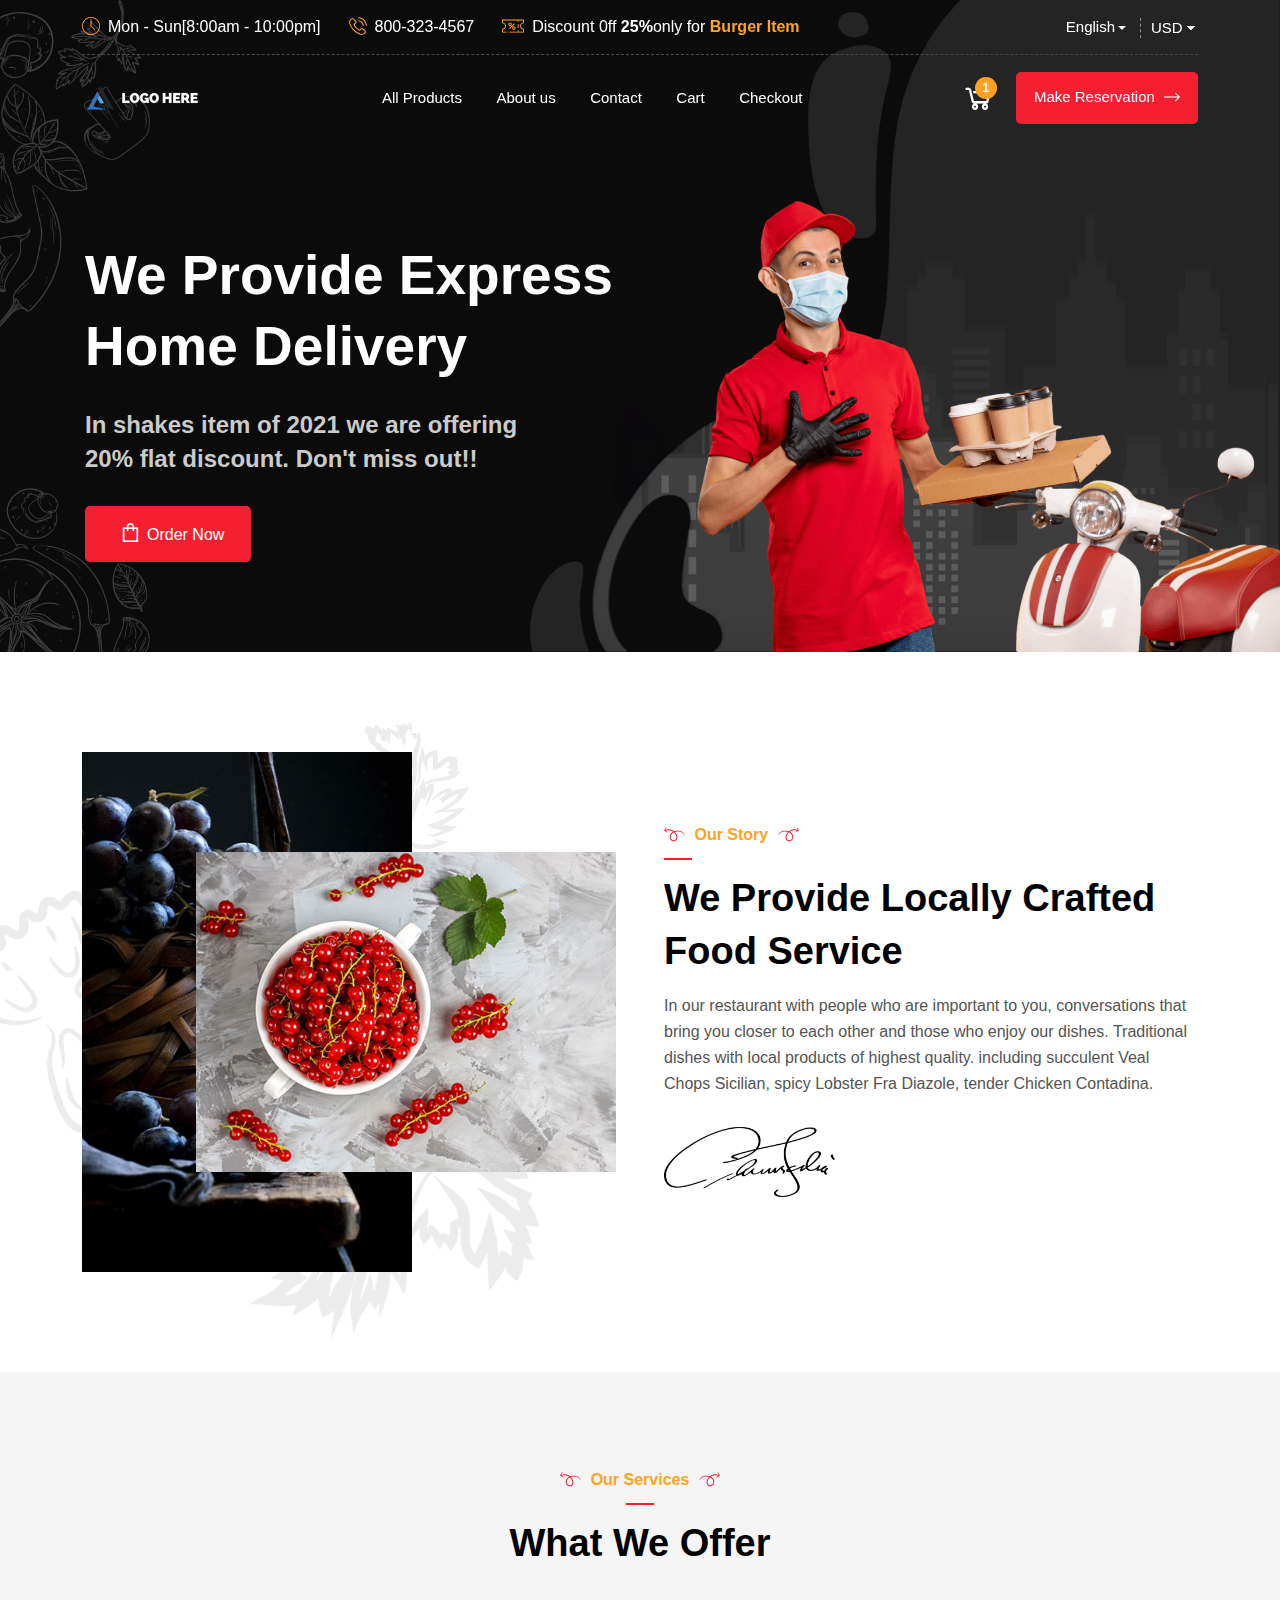
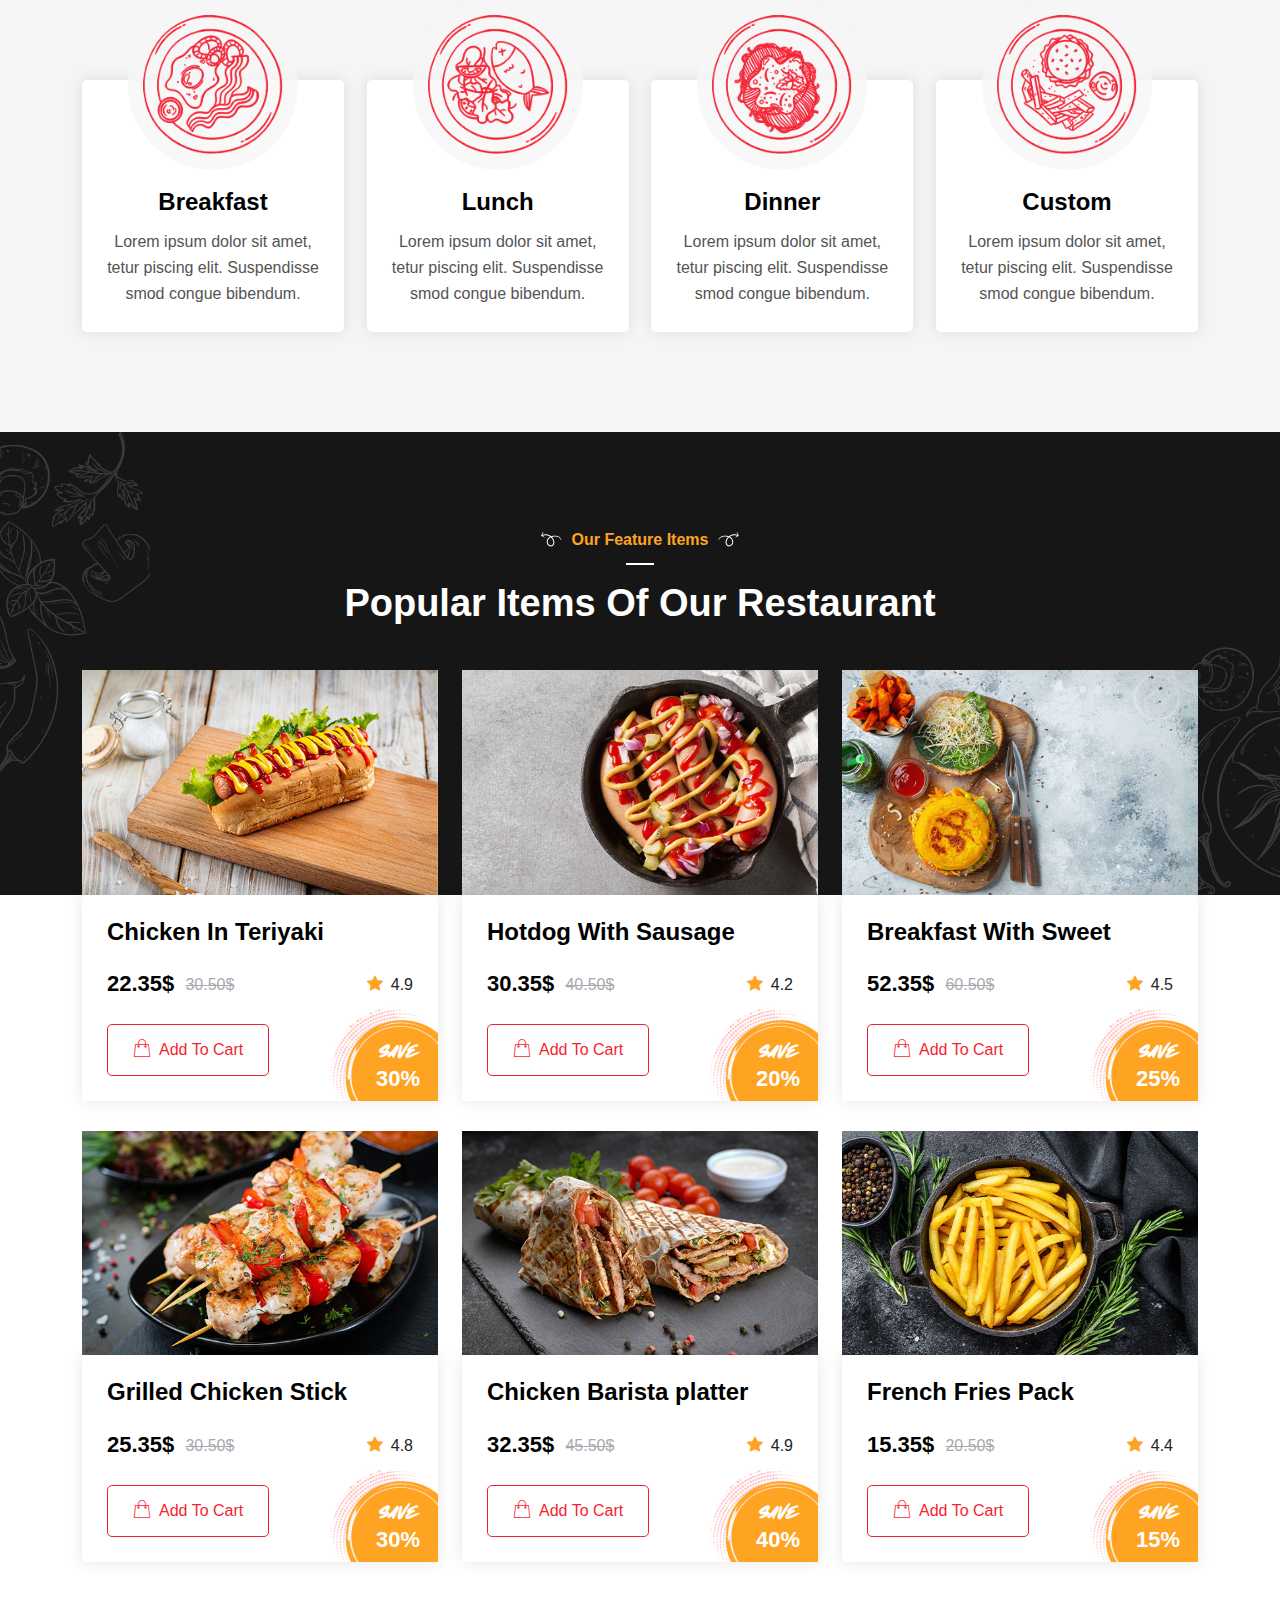
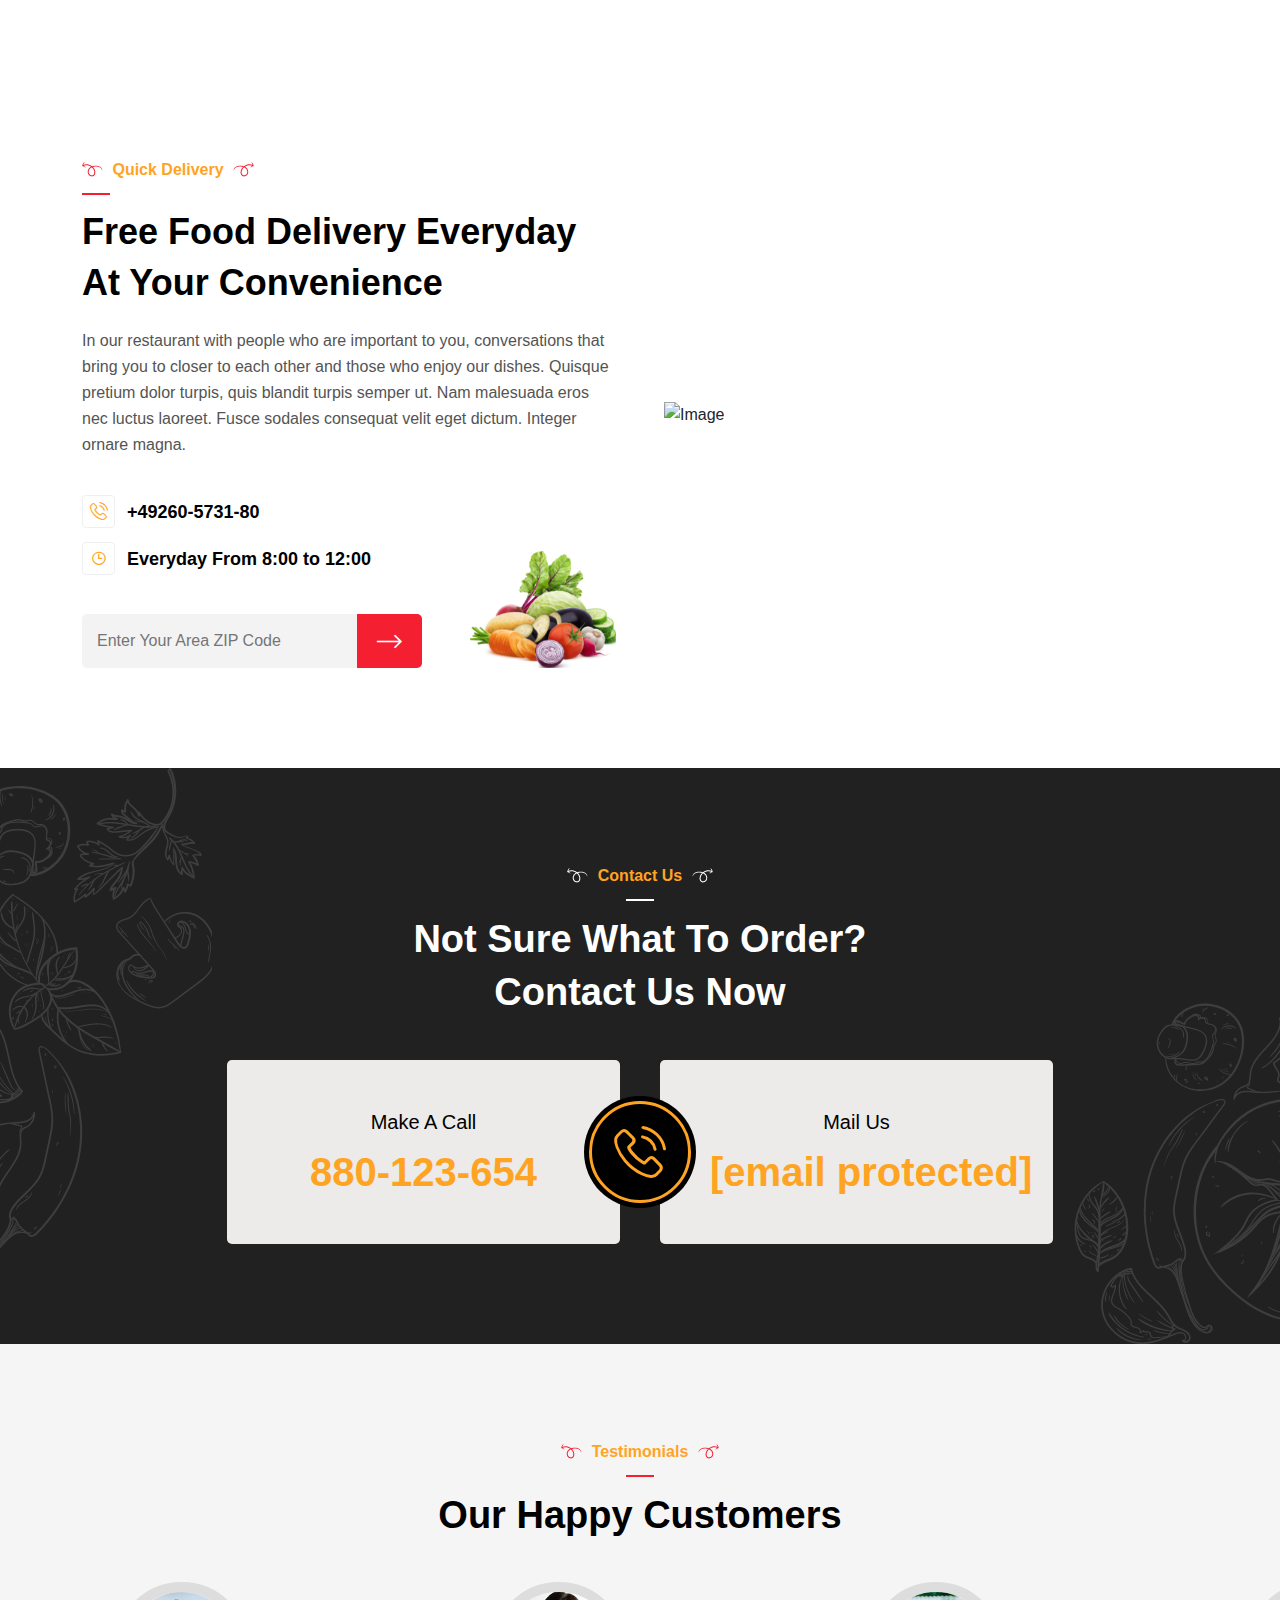
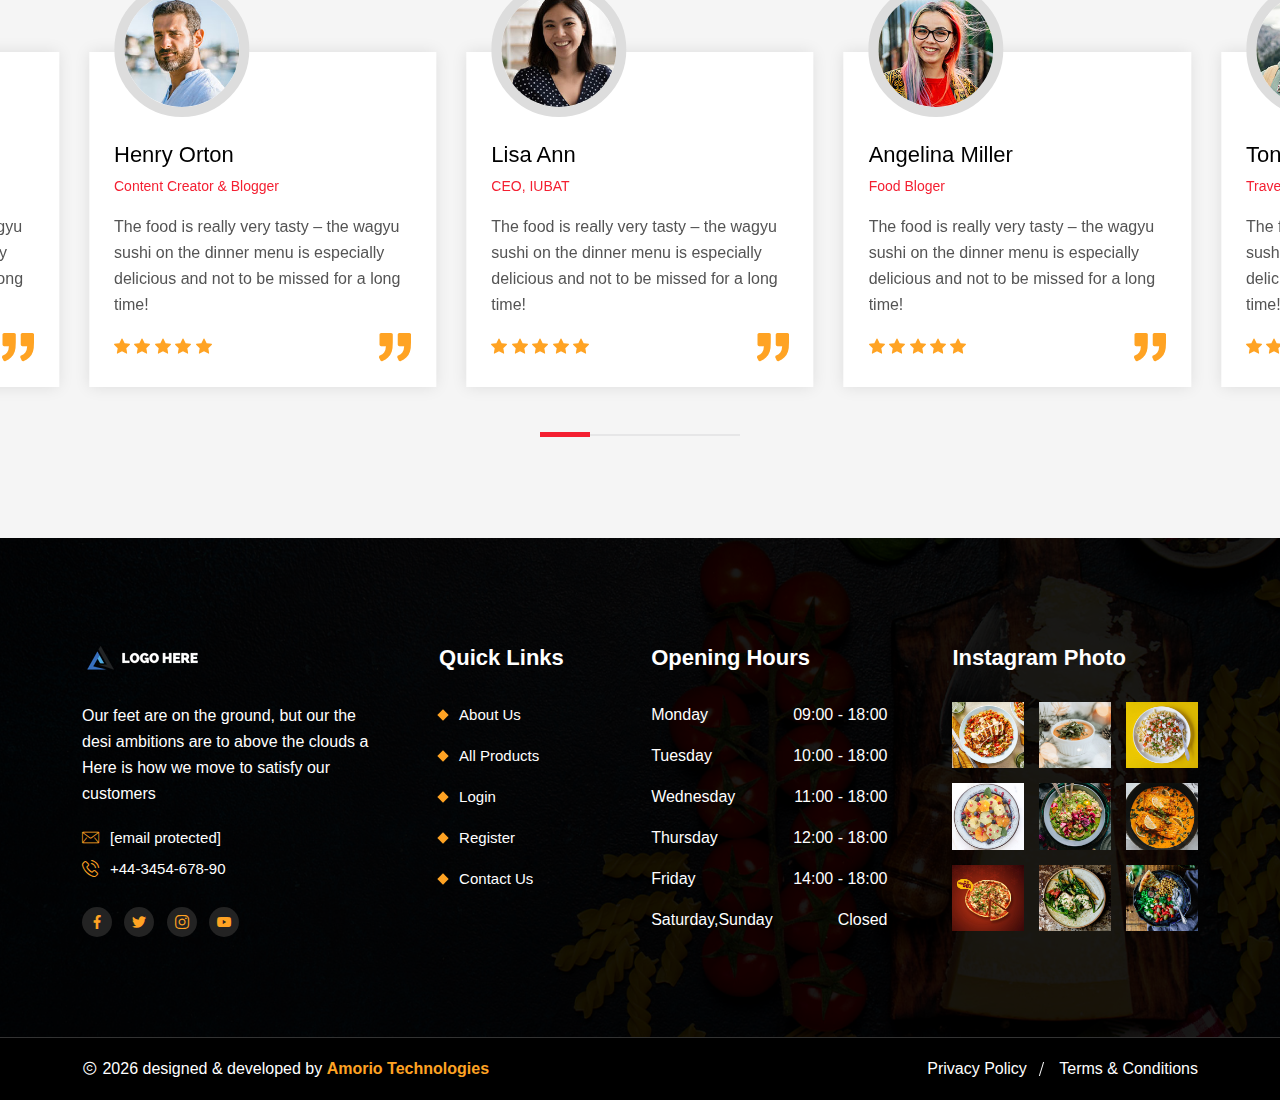
==== commit 56bdd089: "first commit" ====
--- a/index.html
+++ b/index.html
@@ -592,7 +592,7 @@
             </div>
             <div class="col-lg-6">
               <div class="delivery-van-img">
-                <img src="assets/img/delivery/car.png" alt="Image" />
+                <img src="assets/img/delivery/van.png" alt="Image" />
               </div>
             </div>
           </div>
